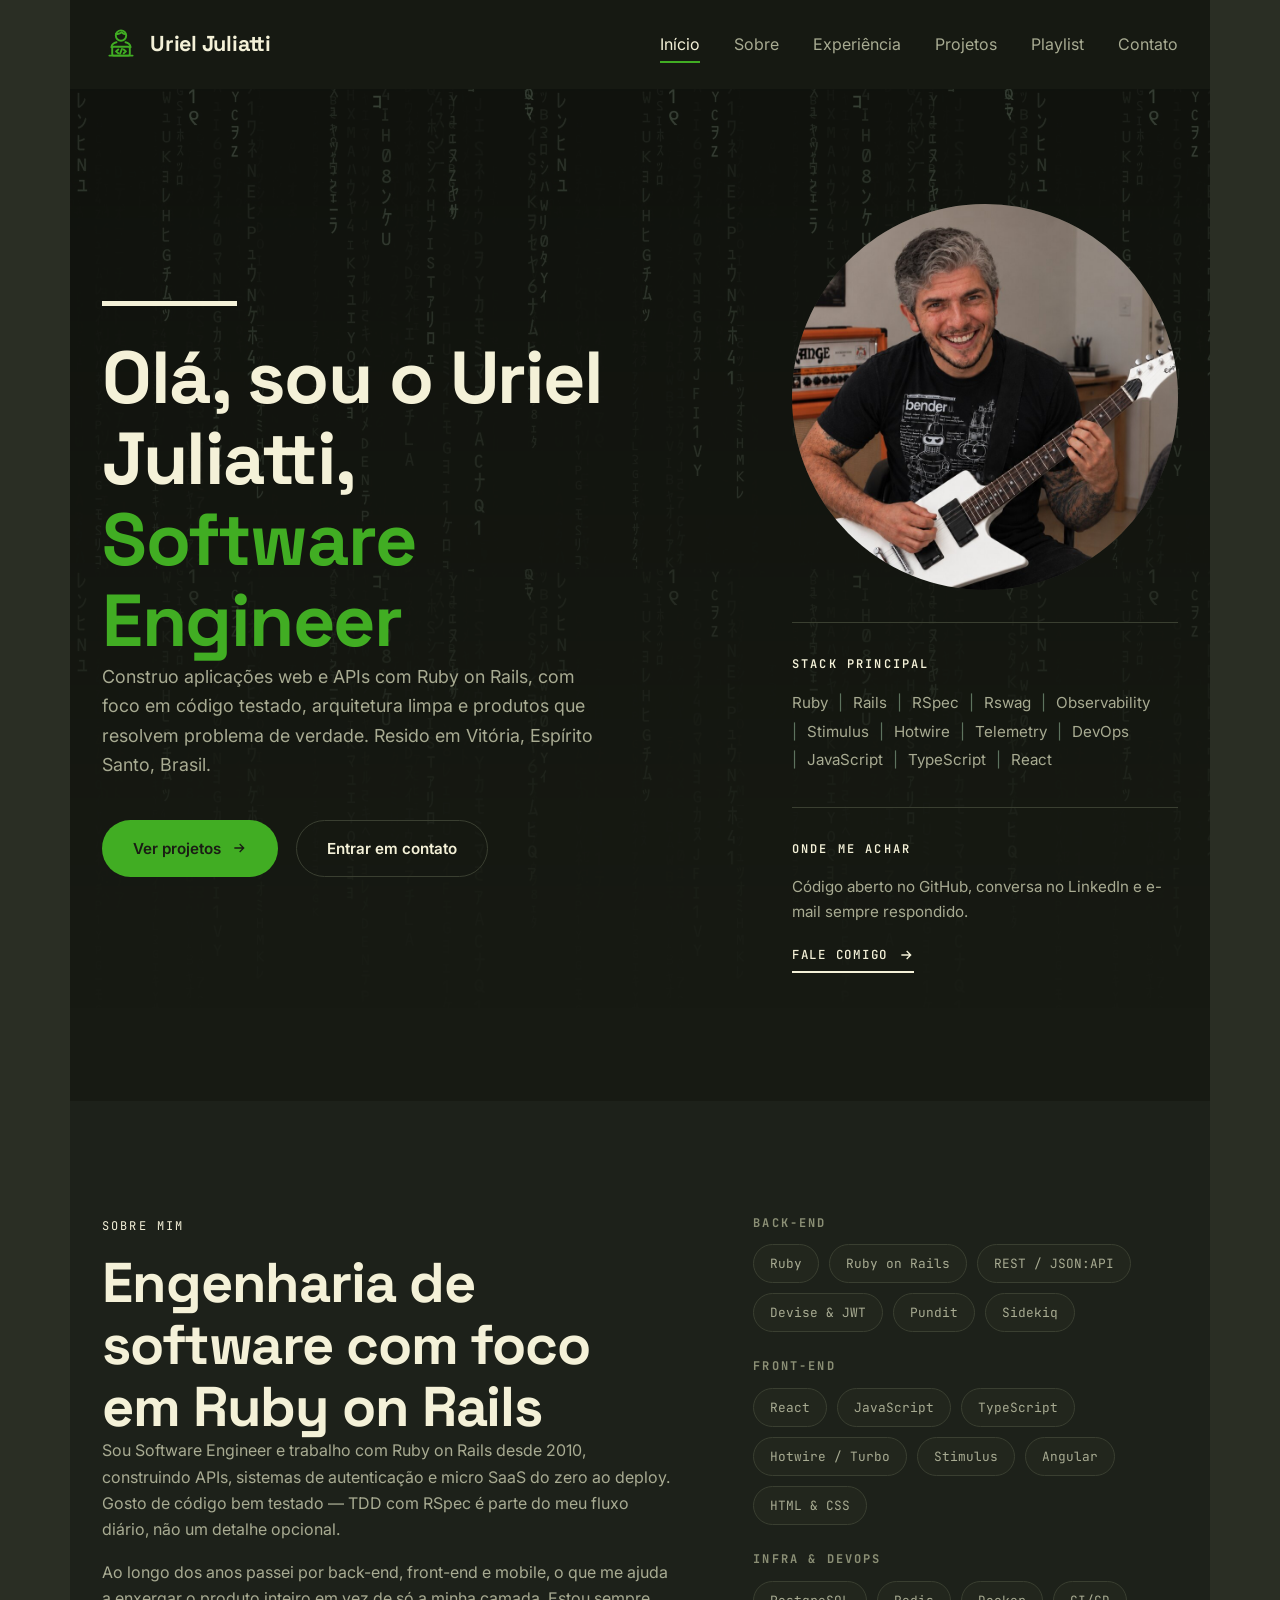
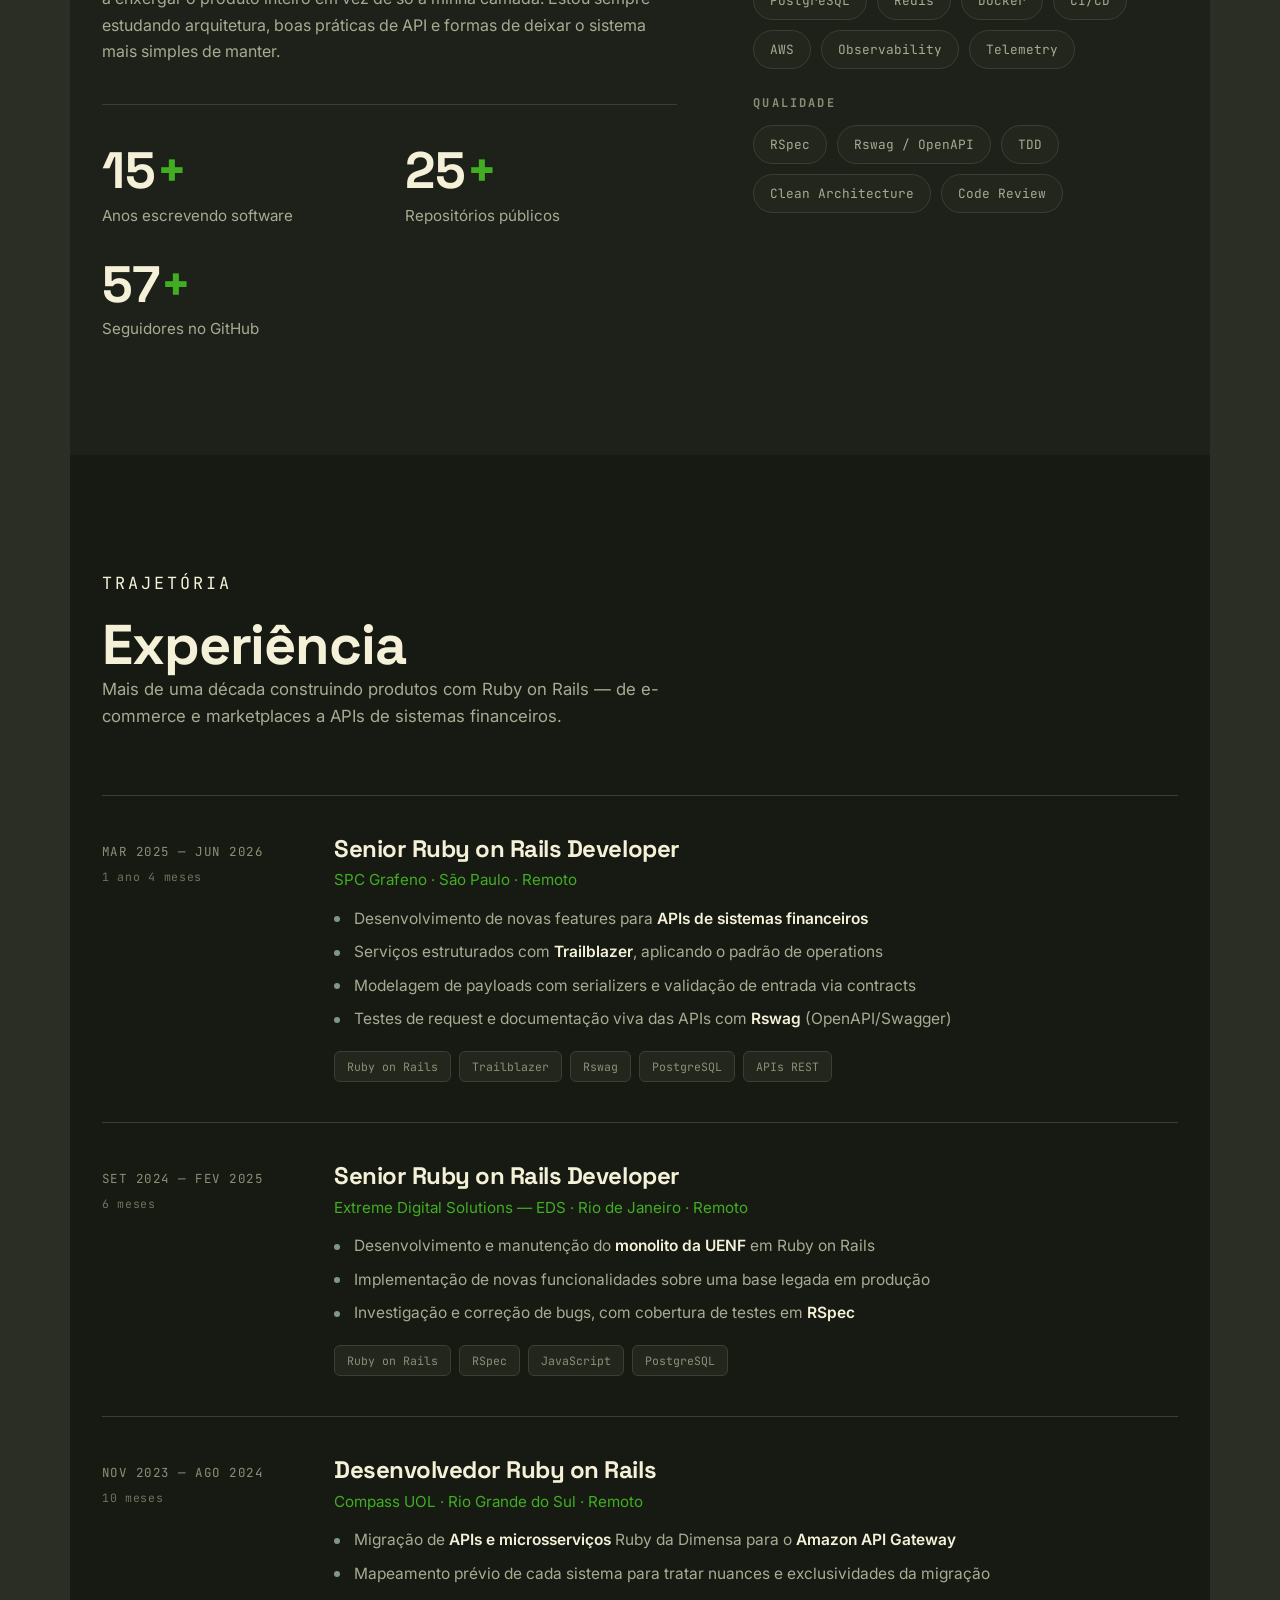
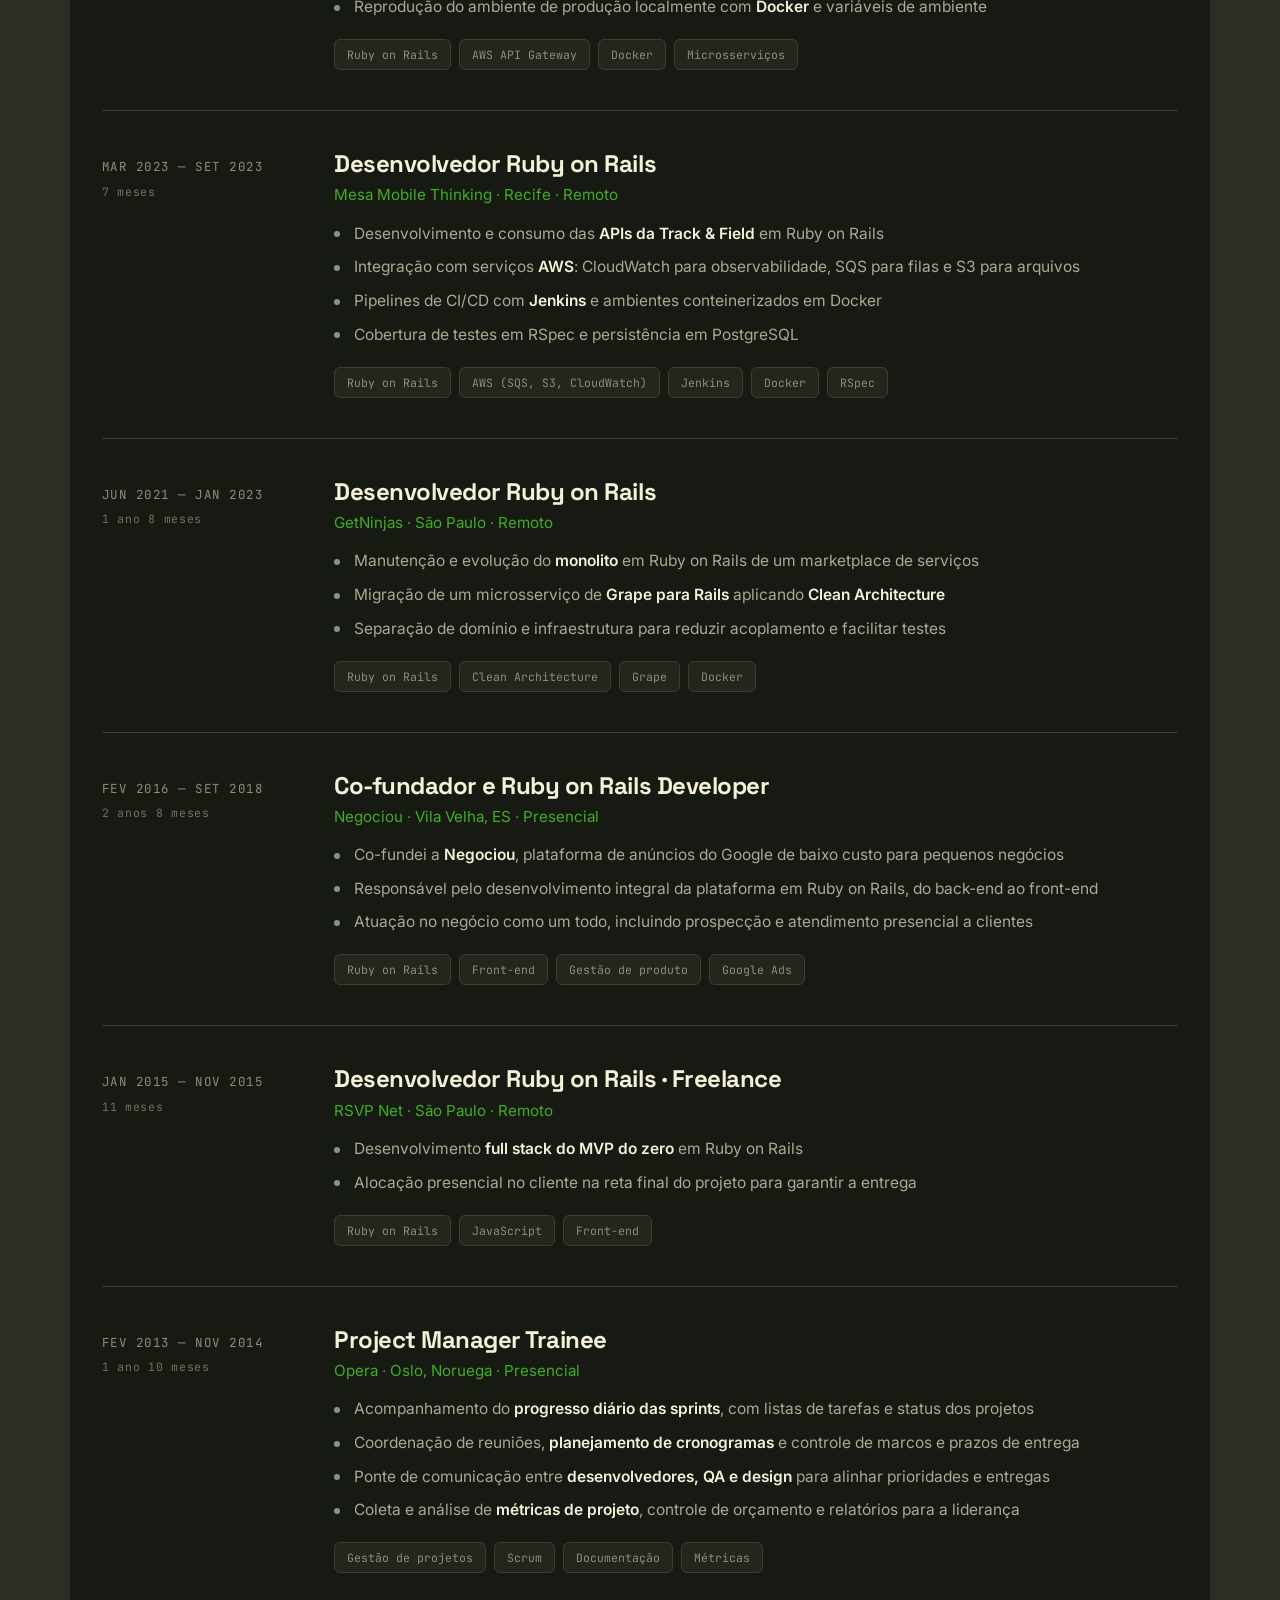
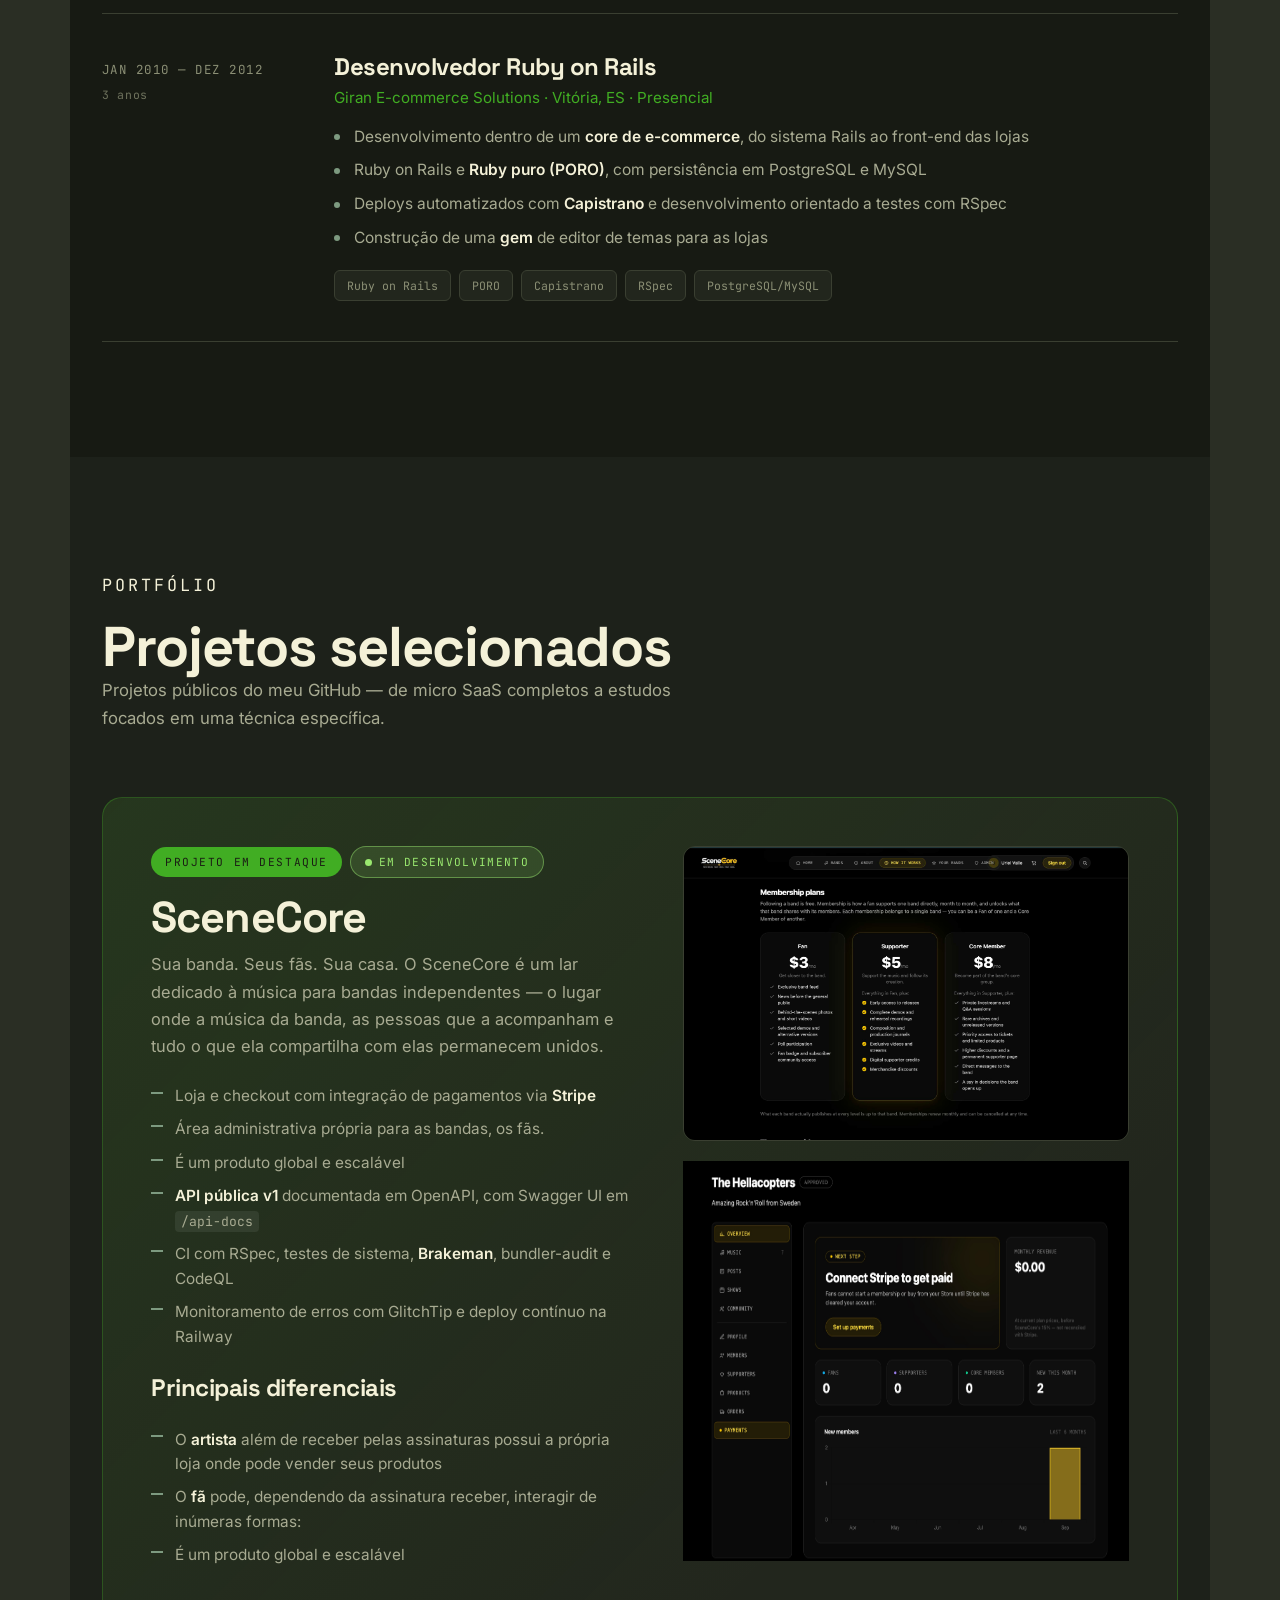
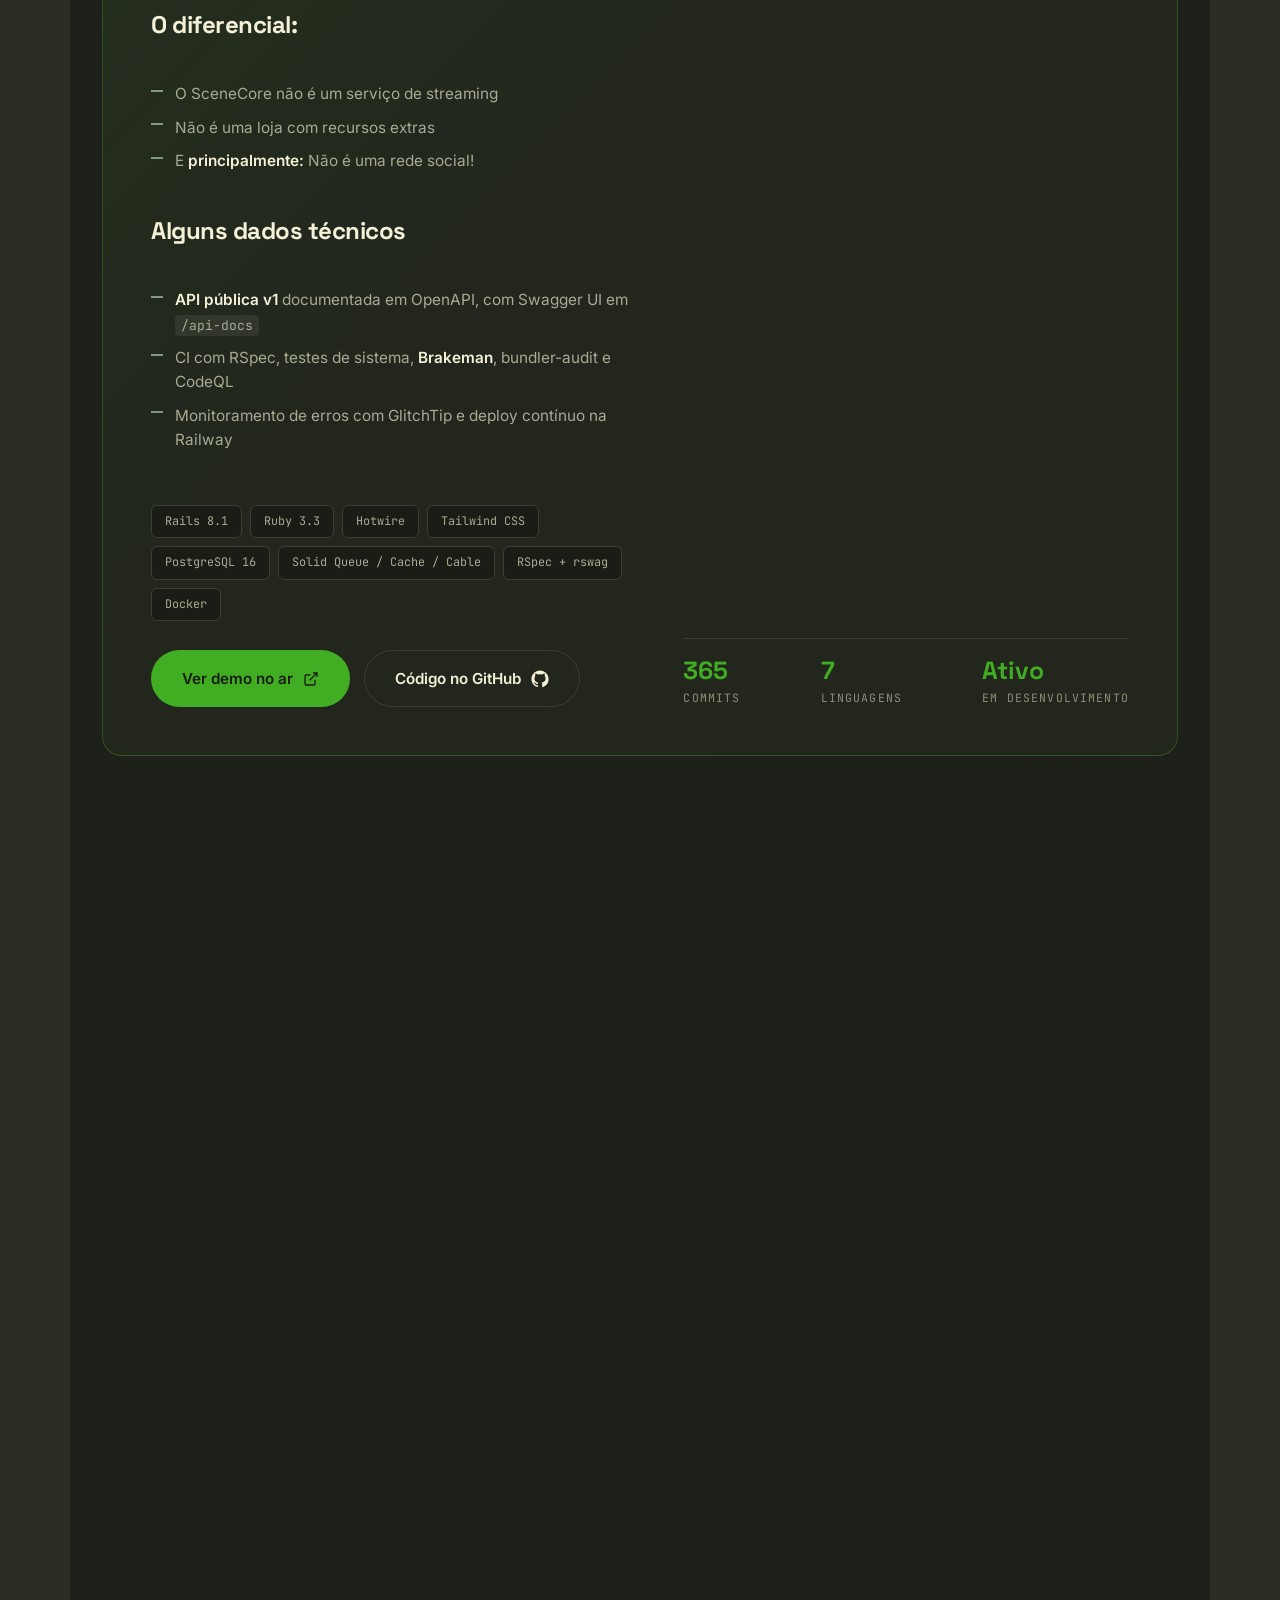
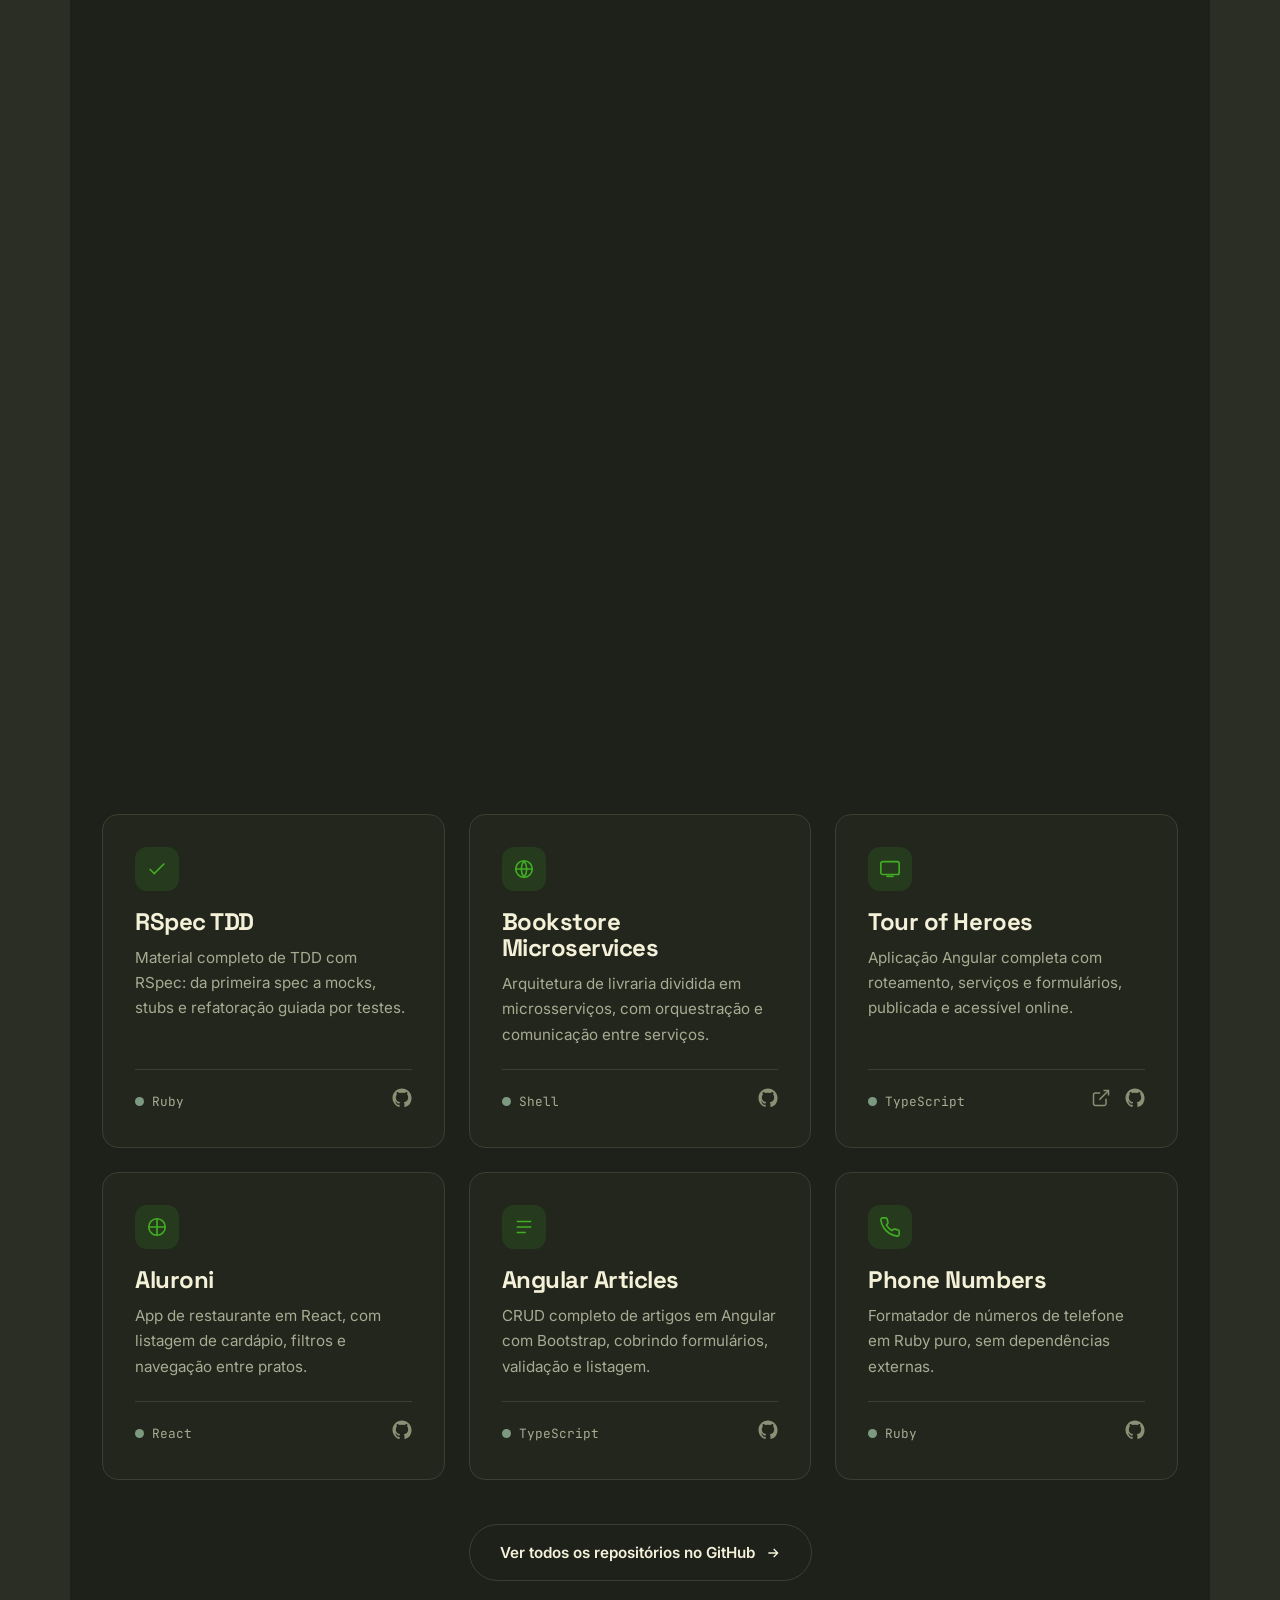
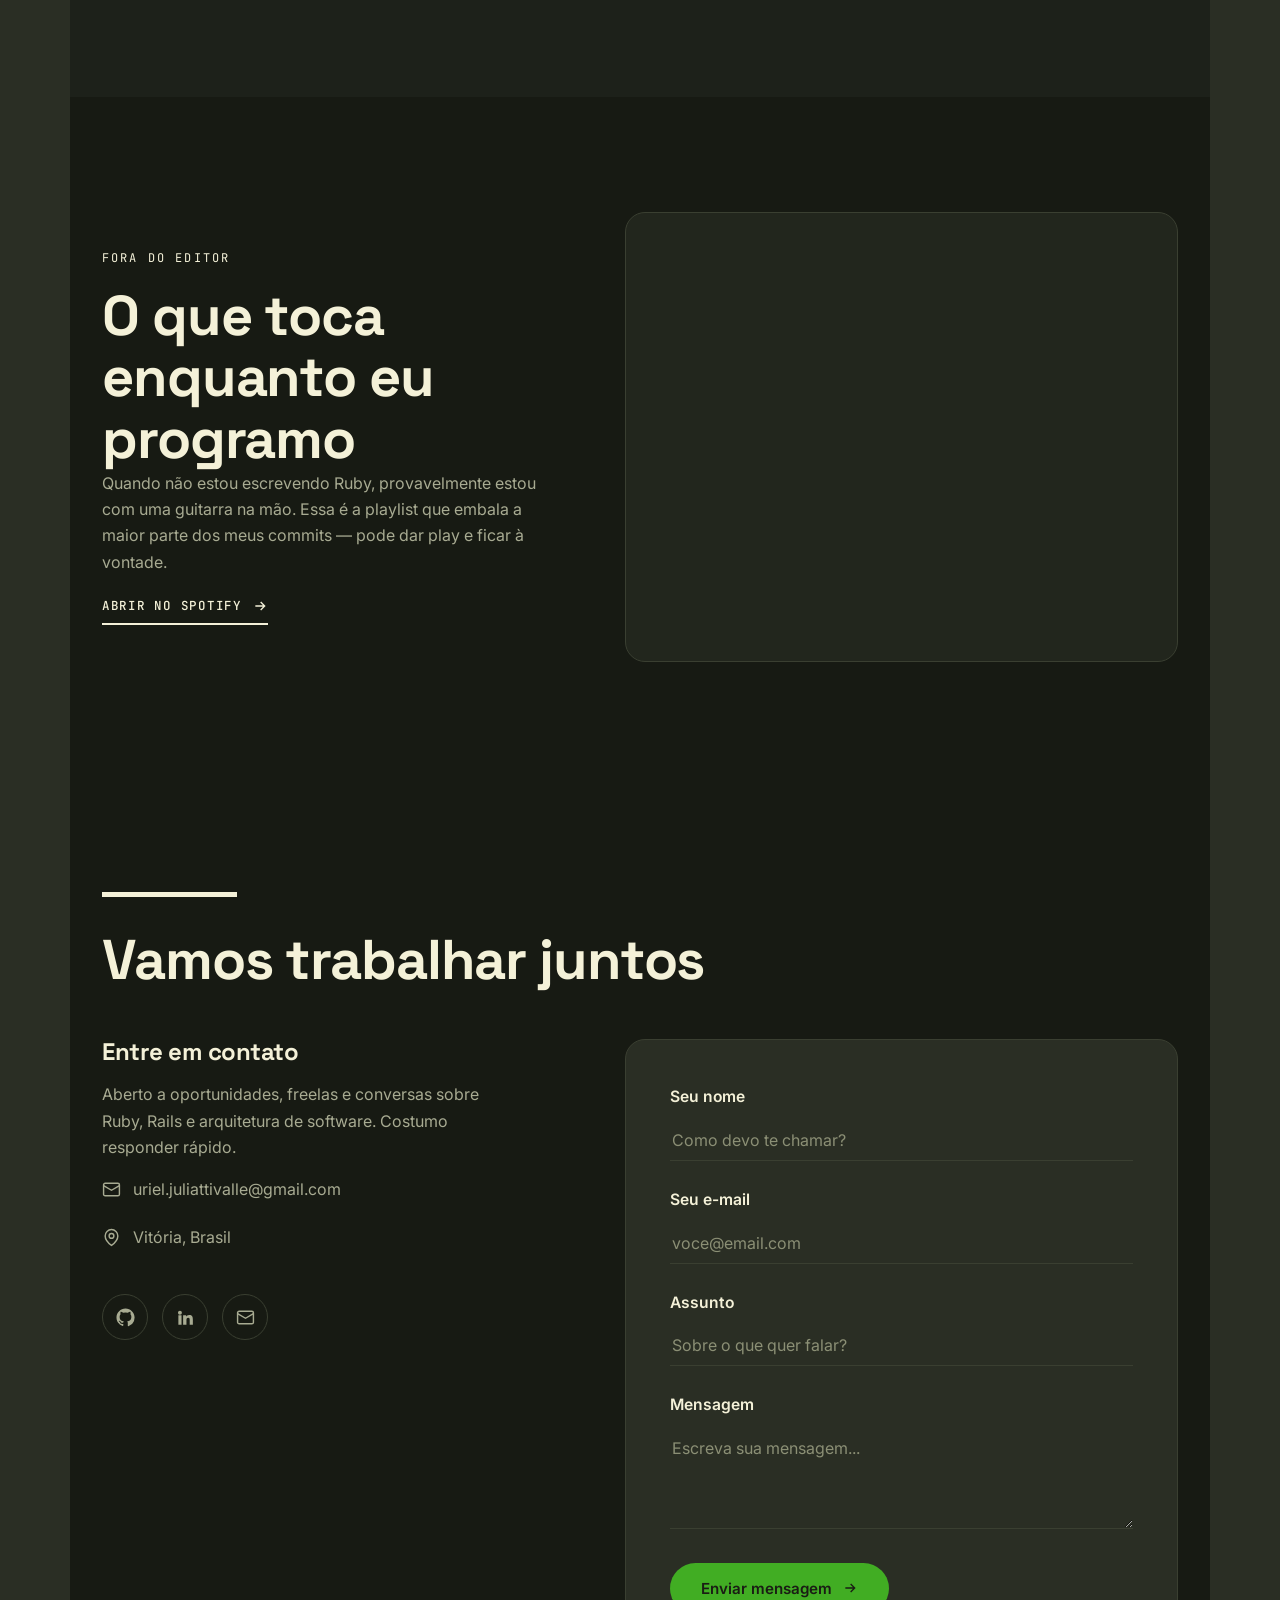
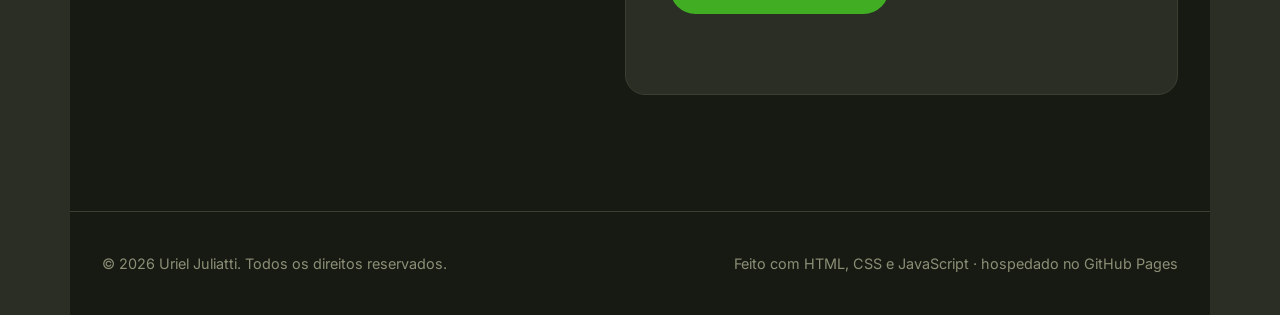
==== index.html @ 94e4f86a "Scenecore" ====
<!DOCTYPE html>
<html lang="pt-BR">
<head>
<meta charset="utf-8">
<meta name="viewport" content="width=device-width, initial-scale=1">
<title>Uriel Juliatti — Software Engineer</title>
<meta name="description" content="Uriel Juliatti — Software Engineer especializado em Ruby on Rails, APIs e produtos web. Portfólio, projetos e contato.">
<meta name="author" content="Uriel Juliatti">
<link rel="canonical" href="https://urieljuliatti85.github.io/">

<meta property="og:type" content="website">
<meta property="og:title" content="Uriel Juliatti — Software Engineer">
<meta property="og:description" content="Software Engineer especializado em Ruby on Rails, APIs e produtos web.">
<meta property="og:image" content="https://urieljuliatti85.github.io/assets/img/avatar.jpg">
<meta name="twitter:card" content="summary_large_image">
<meta name="theme-color" content="#171a13">

<link rel="icon" href="data:image/svg+xml,<svg xmlns='http://www.w3.org/2000/svg' viewBox='0 0 100 100'><text y='.9em' font-size='90'>&#128187;</text></svg>">

<link rel="preconnect" href="https://fonts.googleapis.com">
<link rel="preconnect" href="https://fonts.gstatic.com" crossorigin>
<link href="https://fonts.googleapis.com/css2?family=Space+Grotesk:wght@500;700&family=Inter:wght@400;500;600&family=JetBrains+Mono:wght@400;500&display=swap" rel="stylesheet">
<link rel="stylesheet" href="assets/css/style.css">
</head>
<body>

<div class="shell">

  <header class="site-header" id="header">
    <div class="wrap site-header__inner">
      <a class="brand" href="#top">
        <span class="brand__mark" aria-hidden="true">
          <svg viewBox="0 0 44 40" fill="none" stroke="currentColor" stroke-width="2.4"
               stroke-linecap="round" stroke-linejoin="round">
            <!-- cabeça -->
            <circle cx="22" cy="9.5" r="6.5"/>
            <path d="M15.8 7.2c2.2.5 5.4-.2 7-2 1.1 1.5 2.3 2.2 3.5 2.2"/>
            <!-- ombros -->
            <path d="M10 24c.6-3.4 3-5.6 6.4-6.2M34 24c-.6-3.4-3-5.6-6.4-6.2"/>
            <!-- laptop -->
            <rect x="11" y="23.5" width="22" height="11" rx="1.8"/>
            <path d="M7.5 34.5h29"/>
            <!-- código na tela -->
            <path d="M18.6 26.8l-2.8 2.4 2.8 2.4"/>
            <path d="M25.4 26.8l2.8 2.4-2.8 2.4"/>
            <path d="M23.2 26.2l-2.4 6"/>
          </svg>
        </span>
        Uriel Juliatti
      </a>

      <nav class="nav" id="nav">
        <a href="#top">Início</a>
        <a href="#sobre">Sobre</a>
        <a href="#experiencia">Experiência</a>
        <a href="#projetos">Projetos</a>
        <a href="#playlist">Playlist</a>
        <a href="#contato">Contato</a>
      </nav>

      <button class="nav-toggle" id="navToggle" aria-label="Abrir menu" aria-expanded="false" aria-controls="nav">
        <span></span><span></span><span></span>
      </button>
    </div>
  </header>

  <!-- ============================== HERO ============================== -->
  <main id="top">
    <section class="hero">
      <div class="wrap hero__grid">
        <div>
          <hr class="rule">
          <h1>Olá, sou o Uriel Juliatti,<br><span class="accent">Software Engineer</span></h1>
          <p class="hero__lead">
            Construo aplicações web e APIs com Ruby on Rails, com foco em código
            testado, arquitetura limpa e produtos que resolvem problema de verdade.
            Resido em Vitória, Espírito Santo, Brasil.
          </p>
          <div class="hero__actions">
            <a class="btn btn--primary" href="#projetos">
              Ver projetos
              <svg width="16" height="16" viewBox="0 0 24 24" fill="none" stroke="currentColor" stroke-width="2" aria-hidden="true"><path d="M5 12h14M13 6l6 6-6 6"/></svg>
            </a>
            <a class="btn btn--ghost" href="#contato">Entrar em contato</a>
          </div>
        </div>

        <aside class="hero__aside">
          <div class="avatar">
            <img src="assets/img/avatar.jpg"
                 alt="Uriel Juliatti sorrindo enquanto toca guitarra" width="900" height="900">
          </div>
          <div>
            <p class="aside-label">Stack principal</p>
            <ul class="stack-list">
              <li>Ruby</li>
              <li>Rails</li>
              <li>RSpec</li>
              <li>Rswag</li>
              <li>Observability</li>
              <li>Stimulus</li>
              <li>Hotwire</li>
              <li>Telemetry</li>
              <li>DevOps</li>
              <li>JavaScript</li>
              <li>TypeScript</li>
              <li>React</li>
            </ul>
          </div>
          <div>
            <p class="aside-label">Onde me achar</p>
            <p>Código aberto no GitHub, conversa no LinkedIn e e-mail sempre respondido.</p>
            <a class="link-arrow" href="#contato">
              Fale comigo
              <svg width="16" height="16" viewBox="0 0 24 24" fill="none" stroke="currentColor" stroke-width="2" aria-hidden="true"><path d="M5 12h14M13 6l6 6-6 6"/></svg>
            </a>
          </div>
        </aside>
      </div>
    </section>

    <!-- ============================= SOBRE ============================ -->
    <section class="section section--alt" id="sobre">
      <div class="wrap">
        <div class="about__grid">
          <div class="reveal">
            <p class="eyebrow">Sobre mim</p>
            <h2>Engenharia de software com foco em Ruby on Rails</h2>
            <p>
              Sou Software Engineer e trabalho com Ruby on Rails desde 2010,
              construindo APIs, sistemas de autenticação e micro SaaS do zero ao
              deploy. Gosto de código bem testado — TDD com RSpec é parte do meu
              fluxo diário, não um detalhe opcional.
            </p>
            <p>
              Ao longo dos anos passei por back-end, front-end e mobile, o que me
              ajuda a enxergar o produto inteiro em vez de só a minha camada.
              Estou sempre estudando arquitetura, boas práticas de API e formas
              de deixar o sistema mais simples de manter.
            </p>

            <div class="stats">
              <div class="stat">
                <div class="stat__value">15<span>+</span></div>
                <p class="stat__label">Anos escrevendo software</p>
              </div>
              <div class="stat">
                <div class="stat__value" id="statRepos">25<span>+</span></div>
                <p class="stat__label">Repositórios públicos</p>
              </div>
              <div class="stat">
                <div class="stat__value" id="statFollowers">57<span>+</span></div>
                <p class="stat__label">Seguidores no GitHub</p>
              </div>
            </div>
          </div>

          <div class="skills reveal">
            <div class="skill-group">
              <h3>Back-end</h3>
              <div class="chips">
                <span class="chip">Ruby</span>
                <span class="chip">Ruby on Rails</span>
                <span class="chip">REST / JSON:API</span>
                <span class="chip">Devise &amp; JWT</span>
                <span class="chip">Pundit</span>
                <span class="chip">Sidekiq</span>
              </div>
            </div>
            <div class="skill-group">
              <h3>Front-end</h3>
              <div class="chips">
                <span class="chip">React</span>
                <span class="chip">JavaScript</span>
                <span class="chip">TypeScript</span>
                <span class="chip">Hotwire / Turbo</span>
                <span class="chip">Stimulus</span>
                <span class="chip">Angular</span>
                <span class="chip">HTML &amp; CSS</span>
              </div>
            </div>
            <div class="skill-group">
              <h3>Infra &amp; DevOps</h3>
              <div class="chips">
                <span class="chip">PostgreSQL</span>
                <span class="chip">Redis</span>
                <span class="chip">Docker</span>
                <span class="chip">CI/CD</span>
                <span class="chip">AWS</span>
                <span class="chip">Observability</span>
                <span class="chip">Telemetry</span>
              </div>
            </div>
            <div class="skill-group">
              <h3>Qualidade</h3>
              <div class="chips">
                <span class="chip">RSpec</span>
                <span class="chip">Rswag / OpenAPI</span>
                <span class="chip">TDD</span>
                <span class="chip">Clean Architecture</span>
                <span class="chip">Code Review</span>
              </div>
            </div>
          </div>
        </div>
      </div>
    </section>

    <!-- =========================== EXPERIÊNCIA ======================== -->
    <section class="section" id="experiencia">
      <div class="wrap">
        <div class="section__head reveal">
          <p class="eyebrow">Trajetória</p>
          <h2>Experiência</h2>
          <p>Mais de uma década construindo produtos com Ruby on Rails — de e-commerce e marketplaces a APIs de sistemas financeiros.</p>
        </div>

        <div class="timeline">
          <article class="timeline__item reveal">
            <div class="timeline__period">
              mar 2025 — jun 2026
              <span class="timeline__duration">1 ano 4 meses</span>
            </div>
            <div>
              <h3 class="timeline__role">Senior Ruby on Rails Developer</h3>
              <span class="timeline__org">SPC Grafeno · São Paulo · Remoto</span>
              <ul class="timeline__points">
                <li>Desenvolvimento de novas features para <strong>APIs de sistemas financeiros</strong></li>
                <li>Serviços estruturados com <strong>Trailblazer</strong>, aplicando o padrão de operations</li>
                <li>Modelagem de payloads com serializers e validação de entrada via contracts</li>
                <li>Testes de request e documentação viva das APIs com <strong>Rswag</strong> (OpenAPI/Swagger)</li>
              </ul>
              <div class="timeline__stack">
                <span class="tag">Ruby on Rails</span>
                <span class="tag">Trailblazer</span>
                <span class="tag">Rswag</span>
                <span class="tag">PostgreSQL</span>
                <span class="tag">APIs REST</span>
              </div>
            </div>
          </article>

          <article class="timeline__item reveal">
            <div class="timeline__period">
              set 2024 — fev 2025
              <span class="timeline__duration">6 meses</span>
            </div>
            <div>
              <h3 class="timeline__role">Senior Ruby on Rails Developer</h3>
              <span class="timeline__org">Extreme Digital Solutions — EDS · Rio de Janeiro · Remoto</span>
              <ul class="timeline__points">
                <li>Desenvolvimento e manutenção do <strong>monolito da UENF</strong> em Ruby on Rails</li>
                <li>Implementação de novas funcionalidades sobre uma base legada em produção</li>
                <li>Investigação e correção de bugs, com cobertura de testes em <strong>RSpec</strong></li>
              </ul>
              <div class="timeline__stack">
                <span class="tag">Ruby on Rails</span>
                <span class="tag">RSpec</span>
                <span class="tag">JavaScript</span>
                <span class="tag">PostgreSQL</span>
              </div>
            </div>
          </article>

          <article class="timeline__item reveal">
            <div class="timeline__period">
              nov 2023 — ago 2024
              <span class="timeline__duration">10 meses</span>
            </div>
            <div>
              <h3 class="timeline__role">Desenvolvedor Ruby on Rails</h3>
              <span class="timeline__org">Compass UOL · Rio Grande do Sul · Remoto</span>
              <ul class="timeline__points">
                <li>Migração de <strong>APIs e microsserviços</strong> Ruby da Dimensa para o <strong>Amazon API Gateway</strong></li>
                <li>Mapeamento prévio de cada sistema para tratar nuances e exclusividades da migração</li>
                <li>Reprodução do ambiente de produção localmente com <strong>Docker</strong> e variáveis de ambiente</li>
              </ul>
              <div class="timeline__stack">
                <span class="tag">Ruby on Rails</span>
                <span class="tag">AWS API Gateway</span>
                <span class="tag">Docker</span>
                <span class="tag">Microsserviços</span>
              </div>
            </div>
          </article>

          <article class="timeline__item reveal">
            <div class="timeline__period">
              mar 2023 — set 2023
              <span class="timeline__duration">7 meses</span>
            </div>
            <div>
              <h3 class="timeline__role">Desenvolvedor Ruby on Rails</h3>
              <span class="timeline__org">Mesa Mobile Thinking · Recife · Remoto</span>
              <ul class="timeline__points">
                <li>Desenvolvimento e consumo das <strong>APIs da Track &amp; Field</strong> em Ruby on Rails</li>
                <li>Integração com serviços <strong>AWS</strong>: CloudWatch para observabilidade, SQS para filas e S3 para arquivos</li>
                <li>Pipelines de CI/CD com <strong>Jenkins</strong> e ambientes conteinerizados em Docker</li>
                <li>Cobertura de testes em RSpec e persistência em PostgreSQL</li>
              </ul>
              <div class="timeline__stack">
                <span class="tag">Ruby on Rails</span>
                <span class="tag">AWS (SQS, S3, CloudWatch)</span>
                <span class="tag">Jenkins</span>
                <span class="tag">Docker</span>
                <span class="tag">RSpec</span>
              </div>
            </div>
          </article>

          <article class="timeline__item reveal">
            <div class="timeline__period">
              jun 2021 — jan 2023
              <span class="timeline__duration">1 ano 8 meses</span>
            </div>
            <div>
              <h3 class="timeline__role">Desenvolvedor Ruby on Rails</h3>
              <span class="timeline__org">GetNinjas · São Paulo · Remoto</span>
              <ul class="timeline__points">
                <li>Manutenção e evolução do <strong>monolito</strong> em Ruby on Rails de um marketplace de serviços</li>
                <li>Migração de um microsserviço de <strong>Grape para Rails</strong> aplicando <strong>Clean Architecture</strong></li>
                <li>Separação de domínio e infraestrutura para reduzir acoplamento e facilitar testes</li>
              </ul>
              <div class="timeline__stack">
                <span class="tag">Ruby on Rails</span>
                <span class="tag">Clean Architecture</span>
                <span class="tag">Grape</span>
                <span class="tag">Docker</span>
              </div>
            </div>
          </article>

          <article class="timeline__item reveal">
            <div class="timeline__period">
              fev 2016 — set 2018
              <span class="timeline__duration">2 anos 8 meses</span>
            </div>
            <div>
              <h3 class="timeline__role">Co-fundador e Ruby on Rails Developer</h3>
              <span class="timeline__org">Negociou · Vila Velha, ES · Presencial</span>
              <ul class="timeline__points">
                <li>Co-fundei a <strong>Negociou</strong>, plataforma de anúncios do Google de baixo custo para pequenos negócios</li>
                <li>Responsável pelo desenvolvimento integral da plataforma em Ruby on Rails, do back-end ao front-end</li>
                <li>Atuação no negócio como um todo, incluindo prospecção e atendimento presencial a clientes</li>
              </ul>
              <div class="timeline__stack">
                <span class="tag">Ruby on Rails</span>
                <span class="tag">Front-end</span>
                <span class="tag">Gestão de produto</span>
                <span class="tag">Google Ads</span>
              </div>
            </div>
          </article>

          <article class="timeline__item reveal">
            <div class="timeline__period">
              jan 2015 — nov 2015
              <span class="timeline__duration">11 meses</span>
            </div>
            <div>
              <h3 class="timeline__role">Desenvolvedor Ruby on Rails · Freelance</h3>
              <span class="timeline__org">RSVP Net · São Paulo · Remoto</span>
              <ul class="timeline__points">
                <li>Desenvolvimento <strong>full stack do MVP do zero</strong> em Ruby on Rails</li>
                <li>Alocação presencial no cliente na reta final do projeto para garantir a entrega</li>
              </ul>
              <div class="timeline__stack">
                <span class="tag">Ruby on Rails</span>
                <span class="tag">JavaScript</span>
                <span class="tag">Front-end</span>
              </div>
            </div>
          </article>

          <article class="timeline__item reveal">
            <div class="timeline__period">
              fev 2013 — nov 2014
              <span class="timeline__duration">1 ano 10 meses</span>
            </div>
            <div>
              <h3 class="timeline__role">Project Manager Trainee</h3>
              <span class="timeline__org">Opera · Oslo, Noruega · Presencial</span>
              <ul class="timeline__points">
                <li>Acompanhamento do <strong>progresso diário das sprints</strong>, com listas de tarefas e status dos projetos</li>
                <li>Coordenação de reuniões, <strong>planejamento de cronogramas</strong> e controle de marcos e prazos de entrega</li>
                <li>Ponte de comunicação entre <strong>desenvolvedores, QA e design</strong> para alinhar prioridades e entregas</li>
                <li>Coleta e análise de <strong>métricas de projeto</strong>, controle de orçamento e relatórios para a liderança</li>
              </ul>
              <div class="timeline__stack">
                <span class="tag">Gestão de projetos</span>
                <span class="tag">Scrum</span>
                <span class="tag">Documentação</span>
                <span class="tag">Métricas</span>
              </div>
            </div>
          </article>

          <article class="timeline__item reveal">
            <div class="timeline__period">
              jan 2010 — dez 2012
              <span class="timeline__duration">3 anos</span>
            </div>
            <div>
              <h3 class="timeline__role">Desenvolvedor Ruby on Rails</h3>
              <span class="timeline__org">Giran E-commerce Solutions · Vitória, ES · Presencial</span>
              <ul class="timeline__points">
                <li>Desenvolvimento dentro de um <strong>core de e-commerce</strong>, do sistema Rails ao front-end das lojas</li>
                <li>Ruby on Rails e <strong>Ruby puro (PORO)</strong>, com persistência em PostgreSQL e MySQL</li>
                <li>Deploys automatizados com <strong>Capistrano</strong> e desenvolvimento orientado a testes com RSpec</li>
                <li>Construção de uma <strong>gem</strong> de editor de temas para as lojas</li>
              </ul>
              <div class="timeline__stack">
                <span class="tag">Ruby on Rails</span>
                <span class="tag">PORO</span>
                <span class="tag">Capistrano</span>
                <span class="tag">RSpec</span>
                <span class="tag">PostgreSQL/MySQL</span>
              </div>
            </div>
          </article>
        </div>
      </div>
    </section>

    <!-- ============================ PROJETOS ========================== -->
    <section class="section section--alt" id="projetos">
      <div class="wrap">
        <div class="section__head reveal">
          <p class="eyebrow">Portfólio</p>
          <h2>Projetos selecionados</h2>
          <p>Projetos públicos do meu GitHub — de micro SaaS completos a estudos focados em uma técnica específica.</p>
        </div>

        <article class="featured reveal">
          <div class="featured__body">
            <div class="featured__badges">
              <span class="featured__badge">Projeto em destaque</span>
              <span class="featured__status">Em desenvolvimento</span>
            </div>
            <h3 class="featured__title">SceneCore</h3>
            <p class="featured__lead">
             Sua banda. Seus fãs. Sua casa. 
              O SceneCore é um lar dedicado à música para bandas independentes — o lugar onde a música da banda, as pessoas que a acompanham e tudo o que ela compartilha com elas permanecem unidos.

            </p>

            <ul class="featured__points">
              <li>Loja e checkout com integração de pagamentos via <strong>Stripe</strong></li>
              <li>Área administrativa própria para as bandas, os fãs.</li>
              <li>É um produto global e escalável</li>
              <li><strong>API pública v1</strong> documentada em OpenAPI, com Swagger UI em <code>/api-docs</code></li>
              <li>CI com RSpec, testes de sistema, <strong>Brakeman</strong>, bundler-audit e CodeQL</li>
              <li>Monitoramento de erros com GlitchTip e deploy contínuo na Railway</li>
            </ul>
            <h3> Principais diferenciais</h3> <br />
             <ul class="featured__points">
              <li>O <strong>artista</strong> além de receber pelas assinaturas possui a própria loja onde pode vender seus produtos</li>
              <li>O <strong>fã</strong> pode, dependendo da assinatura receber, interagir de inúmeras formas:</li>
              <li>É um produto global e escalável</li>
              
              <br />
              <h3>O diferencial:</h3> <br />
              <li>O SceneCore não é um serviço de streaming</li>
              <li>Não é uma loja com recursos extras</li>
              <li>E <strong>principalmente:</strong> Não é uma rede social! </li>

              <br />
              <h3>Alguns dados técnicos</h3> <br />
              <li><strong>API pública v1</strong> documentada em OpenAPI, com Swagger UI em <code>/api-docs</code></li>
              <li>CI com RSpec, testes de sistema, <strong>Brakeman</strong>, bundler-audit e CodeQL</li>
              <li>Monitoramento de erros com GlitchTip e deploy contínuo na Railway</li>
            </ul>
             <br />
            


            <div class="featured__stack">
              <span class="tag">Rails 8.1</span>
              <span class="tag">Ruby 3.3</span>
              <span class="tag">Hotwire</span>
              <span class="tag">Tailwind CSS</span>
              <span class="tag">PostgreSQL 16</span>
              <span class="tag">Solid Queue / Cache / Cable</span>
              <span class="tag">RSpec + rswag</span>
              <span class="tag">Docker</span>
            </div>

            <div class="featured__actions">
              <a class="btn btn--primary" href="https://web-production-4c75.up.railway.app/how-it-works" target="_blank" rel="noopener">
                Ver demo no ar
                <svg width="16" height="16" viewBox="0 0 24 24" fill="none" stroke="currentColor" stroke-width="2" aria-hidden="true"><path d="M18 13v6a2 2 0 0 1-2 2H5a2 2 0 0 1-2-2V8a2 2 0 0 1 2-2h6"/><path d="M15 3h6v6M10 14L21 3"/></svg>
              </a>
              <a class="btn btn--ghost" href="https://github.com/urieljuliatti85/scenecore" target="_blank" rel="noopener">
                Código no GitHub
                <svg width="18" height="18" viewBox="0 0 24 24" fill="currentColor" aria-hidden="true"><path d="M12 .5C5.7.5.6 5.6.6 11.9c0 5 3.3 9.3 7.8 10.8.6.1.8-.2.8-.6v-2c-3.2.7-3.9-1.5-3.9-1.5-.5-1.3-1.3-1.7-1.3-1.7-1-.7.1-.7.1-.7 1.1.1 1.7 1.2 1.7 1.2 1 1.7 2.7 1.2 3.4.9.1-.7.4-1.2.7-1.5-2.6-.3-5.3-1.3-5.3-5.8 0-1.3.5-2.3 1.2-3.1-.1-.3-.5-1.5.1-3.1 0 0 1-.3 3.2 1.2a11 11 0 0 1 5.8 0c2.2-1.5 3.2-1.2 3.2-1.2.6 1.6.2 2.8.1 3.1.8.8 1.2 1.8 1.2 3.1 0 4.5-2.7 5.5-5.3 5.8.4.4.8 1.1.8 2.2v3.3c0 .4.2.7.8.6a11.4 11.4 0 0 0 7.8-10.8C23.4 5.6 18.3.5 12 .5z"/></svg>
              </a>
            </div>
          </div>

          <aside class="featured__side">
            <button class="featured__shot" type="button"
                    data-lightbox="assets/img/scenecore.jpg"
                    aria-label="Ampliar a imagem da home do SceneCore">
              <img src="assets/img/scenecore.jpg"
                   alt="Home do SceneCore, com o destaque &quot;Planos para cada ocasião de se aproximar da banda&quot;"
                   width="1400" height="740" loading="lazy">
              <span class="featured__zoom" aria-hidden="true">
                <svg width="18" height="18" viewBox="0 0 24 24" fill="none" stroke="currentColor" stroke-width="2" stroke-linecap="round"><circle cx="11" cy="11" r="7"/><path d="M20 20l-3.5-3.5M11 8v6M8 11h6"/></svg>
              </span>
            </button>

              <img src="assets/img/scenecore_2.jpg"
                   alt="Home do SceneCore, com o destaque &quot;Planos para cada ocasião de se aproximar da banda&quot;"
                   width="1400" height="400" loading="lazy">

            <div class="featured__meta">
              <div class="featured__stat">
                <span class="featured__stat-value">365</span>
                <span class="featured__stat-label">commits</span>
              </div>
              <div class="featured__stat">
                <span class="featured__stat-value">7</span>
                <span class="featured__stat-label">linguagens</span>
              </div>
              <div class="featured__stat">
                <span class="featured__stat-value">Ativo</span>
                <span class="featured__stat-label">em desenvolvimento</span>
              </div>
            </div>
          </aside>
        </article>
        <article class="featured reveal">
          <div class="featured__body">
            <div class="featured__badges">
              <span class="featured__badge">Projeto em destaque</span>
              <span class="featured__status">Em desenvolvimento</span>
            </div>
            <h3 class="featured__title">EloShop</h3>
            <p class="featured__lead">
              E-commerce e marketplace dedicado a quem fabrica artesanato e
              produtos feitos à mão. Projeto em desenvolvimento ativo,
              construído com a stack mais recente do Rails.
            </p>

            <ul class="featured__points">
              <li>Loja e checkout com integração de pagamentos via <strong>Mercado Pago</strong></li>
              <li>Área administrativa própria para ateliês, catálogo e pedidos</li>
              <li><strong>API pública v1</strong> documentada em OpenAPI, com Swagger UI em <code>/api-docs</code></li>
              <li>CI com RSpec, testes de sistema, <strong>Brakeman</strong>, bundler-audit e CodeQL</li>
              <li>Monitoramento de erros com GlitchTip e deploy contínuo na Railway</li>
            </ul>

            <div class="featured__stack">
              <span class="tag">Rails 8.1</span>
              <span class="tag">Ruby 3.3</span>
              <span class="tag">Hotwire</span>
              <span class="tag">Tailwind CSS</span>
              <span class="tag">PostgreSQL 16</span>
              <span class="tag">Solid Queue / Cache / Cable</span>
              <span class="tag">RSpec + rswag</span>
              <span class="tag">Docker</span>
            </div>

            <div class="featured__actions">
              <a class="btn btn--primary" href="https://eloshop-web-production.up.railway.app/" target="_blank" rel="noopener">
                Ver demo no ar
                <svg width="16" height="16" viewBox="0 0 24 24" fill="none" stroke="currentColor" stroke-width="2" aria-hidden="true"><path d="M18 13v6a2 2 0 0 1-2 2H5a2 2 0 0 1-2-2V8a2 2 0 0 1 2-2h6"/><path d="M15 3h6v6M10 14L21 3"/></svg>
              </a>
              <a class="btn btn--ghost" href="https://github.com/urieljuliatti85/eloshop" target="_blank" rel="noopener">
                Código no GitHub
                <svg width="18" height="18" viewBox="0 0 24 24" fill="currentColor" aria-hidden="true"><path d="M12 .5C5.7.5.6 5.6.6 11.9c0 5 3.3 9.3 7.8 10.8.6.1.8-.2.8-.6v-2c-3.2.7-3.9-1.5-3.9-1.5-.5-1.3-1.3-1.7-1.3-1.7-1-.7.1-.7.1-.7 1.1.1 1.7 1.2 1.7 1.2 1 1.7 2.7 1.2 3.4.9.1-.7.4-1.2.7-1.5-2.6-.3-5.3-1.3-5.3-5.8 0-1.3.5-2.3 1.2-3.1-.1-.3-.5-1.5.1-3.1 0 0 1-.3 3.2 1.2a11 11 0 0 1 5.8 0c2.2-1.5 3.2-1.2 3.2-1.2.6 1.6.2 2.8.1 3.1.8.8 1.2 1.8 1.2 3.1 0 4.5-2.7 5.5-5.3 5.8.4.4.8 1.1.8 2.2v3.3c0 .4.2.7.8.6a11.4 11.4 0 0 0 7.8-10.8C23.4 5.6 18.3.5 12 .5z"/></svg>
              </a>
            </div>
          </div>

          <aside class="featured__side">
            <button class="featured__shot" type="button"
                    data-lightbox="assets/img/eloshop.jpg"
                    aria-label="Ampliar a imagem da home do EloShop">
              <img src="assets/img/eloshop.jpg"
                   alt="Home do EloShop, com o destaque &quot;Peças com história, feitas à mão&quot;"
                   width="1400" height="740" loading="lazy">
              <span class="featured__zoom" aria-hidden="true">
                <svg width="18" height="18" viewBox="0 0 24 24" fill="none" stroke="currentColor" stroke-width="2" stroke-linecap="round"><circle cx="11" cy="11" r="7"/><path d="M20 20l-3.5-3.5M11 8v6M8 11h6"/></svg>
              </span>
            </button>

            <div class="featured__meta">
              <div class="featured__stat">
                <span class="featured__stat-value">242</span>
                <span class="featured__stat-label">commits</span>
              </div>
              <div class="featured__stat">
                <span class="featured__stat-value">7</span>
                <span class="featured__stat-label">linguagens</span>
              </div>
              <div class="featured__stat">
                <span class="featured__stat-value">Ativo</span>
                <span class="featured__stat-label">em desenvolvimento</span>
              </div>
            </div>
          </aside>
        </article>

        <div class="filters reveal" id="filters">
          <button class="filter is-active" data-filter="all">Todos</button>
          <button class="filter" data-filter="saas">Micro SaaS</button>
          <button class="filter" data-filter="api">APIs</button>
          <button class="filter" data-filter="front">Front-end</button>
          <button class="filter" data-filter="ruby">Ruby</button>
        </div>

        <div class="projects" id="projects">

          <article class="card reveal" data-tags="saas ruby">
            <div class="card__top">
              <div class="card__icon">
                <svg width="22" height="22" viewBox="0 0 24 24" fill="none" stroke="currentColor" stroke-width="1.8" aria-hidden="true"><path d="M3 7h18M3 12h18M3 17h18"/></svg>
              </div>
            </div>
            <h3>QuickMesa</h3>
            <p>Micro SaaS de reservas para restaurantes: gestão de mesas, horários e confirmação de reservas.</p>
            <div class="card__foot">
              <span class="card__lang">Ruby</span>
              <span class="card__links">
                <a href="https://github.com/urieljuliatti/quickmesa" target="_blank" rel="noopener" aria-label="QuickMesa no GitHub">
                  <svg width="20" height="20" viewBox="0 0 24 24" fill="currentColor" aria-hidden="true"><path d="M12 .5C5.7.5.6 5.6.6 11.9c0 5 3.3 9.3 7.8 10.8.6.1.8-.2.8-.6v-2c-3.2.7-3.9-1.5-3.9-1.5-.5-1.3-1.3-1.7-1.3-1.7-1-.7.1-.7.1-.7 1.1.1 1.7 1.2 1.7 1.2 1 1.7 2.7 1.2 3.4.9.1-.7.4-1.2.7-1.5-2.6-.3-5.3-1.3-5.3-5.8 0-1.3.5-2.3 1.2-3.1-.1-.3-.5-1.5.1-3.1 0 0 1-.3 3.2 1.2a11 11 0 0 1 5.8 0c2.2-1.5 3.2-1.2 3.2-1.2.6 1.6.2 2.8.1 3.1.8.8 1.2 1.8 1.2 3.1 0 4.5-2.7 5.5-5.3 5.8.4.4.8 1.1.8 2.2v3.3c0 .4.2.7.8.6a11.4 11.4 0 0 0 7.8-10.8C23.4 5.6 18.3.5 12 .5z"/></svg>
                </a>
              </span>
            </div>
          </article>

          <article class="card reveal" data-tags="saas ruby">
            <div class="card__top">
              <div class="card__icon">
                <svg width="22" height="22" viewBox="0 0 24 24" fill="none" stroke="currentColor" stroke-width="1.8" aria-hidden="true"><path d="M9 11l3 3 8-8"/><path d="M20 12v7a2 2 0 0 1-2 2H6a2 2 0 0 1-2-2V6a2 2 0 0 1 2-2h9"/></svg>
              </div>
            </div>
            <h3>TaskSprout</h3>
            <p>Micro SaaS de gerenciamento de tarefas, com organização por projeto e fluxo de acompanhamento.</p>
            <div class="card__foot">
              <span class="card__lang">Ruby</span>
              <span class="card__links">
                <a href="https://github.com/urieljuliatti/tasksprout" target="_blank" rel="noopener" aria-label="TaskSprout no GitHub">
                  <svg width="20" height="20" viewBox="0 0 24 24" fill="currentColor" aria-hidden="true"><path d="M12 .5C5.7.5.6 5.6.6 11.9c0 5 3.3 9.3 7.8 10.8.6.1.8-.2.8-.6v-2c-3.2.7-3.9-1.5-3.9-1.5-.5-1.3-1.3-1.7-1.3-1.7-1-.7.1-.7.1-.7 1.1.1 1.7 1.2 1.7 1.2 1 1.7 2.7 1.2 3.4.9.1-.7.4-1.2.7-1.5-2.6-.3-5.3-1.3-5.3-5.8 0-1.3.5-2.3 1.2-3.1-.1-.3-.5-1.5.1-3.1 0 0 1-.3 3.2 1.2a11 11 0 0 1 5.8 0c2.2-1.5 3.2-1.2 3.2-1.2.6 1.6.2 2.8.1 3.1.8.8 1.2 1.8 1.2 3.1 0 4.5-2.7 5.5-5.3 5.8.4.4.8 1.1.8 2.2v3.3c0 .4.2.7.8.6a11.4 11.4 0 0 0 7.8-10.8C23.4 5.6 18.3.5 12 .5z"/></svg>
                </a>
              </span>
            </div>
          </article>

          <article class="card reveal" data-tags="api ruby">
            <div class="card__top">
              <div class="card__icon">
                <svg width="22" height="22" viewBox="0 0 24 24" fill="none" stroke="currentColor" stroke-width="1.8" aria-hidden="true"><rect x="3" y="11" width="18" height="11" rx="2"/><path d="M7 11V7a5 5 0 0 1 10 0v4"/></svg>
              </div>
            </div>
            <h3>Devise API</h3>
            <p>Autenticação com Devise em modo API, incluindo um sistema completo de gestão de usuários.</p>
            <div class="card__foot">
              <span class="card__lang">Ruby</span>
              <span class="card__links">
                <a href="https://github.com/urieljuliatti/devise_api" target="_blank" rel="noopener" aria-label="Devise API no GitHub">
                  <svg width="20" height="20" viewBox="0 0 24 24" fill="currentColor" aria-hidden="true"><path d="M12 .5C5.7.5.6 5.6.6 11.9c0 5 3.3 9.3 7.8 10.8.6.1.8-.2.8-.6v-2c-3.2.7-3.9-1.5-3.9-1.5-.5-1.3-1.3-1.7-1.3-1.7-1-.7.1-.7.1-.7 1.1.1 1.7 1.2 1.7 1.2 1 1.7 2.7 1.2 3.4.9.1-.7.4-1.2.7-1.5-2.6-.3-5.3-1.3-5.3-5.8 0-1.3.5-2.3 1.2-3.1-.1-.3-.5-1.5.1-3.1 0 0 1-.3 3.2 1.2a11 11 0 0 1 5.8 0c2.2-1.5 3.2-1.2 3.2-1.2.6 1.6.2 2.8.1 3.1.8.8 1.2 1.8 1.2 3.1 0 4.5-2.7 5.5-5.3 5.8.4.4.8 1.1.8 2.2v3.3c0 .4.2.7.8.6a11.4 11.4 0 0 0 7.8-10.8C23.4 5.6 18.3.5 12 .5z"/></svg>
                </a>
              </span>
            </div>
          </article>

          <article class="card reveal" data-tags="api ruby">
            <div class="card__top">
              <div class="card__icon">
                <svg width="22" height="22" viewBox="0 0 24 24" fill="none" stroke="currentColor" stroke-width="1.8" aria-hidden="true"><path d="M4 4h16v16H4z"/><path d="M8 9h8M8 13h5"/></svg>
              </div>
            </div>
            <h3>Notebook API</h3>
            <p>API construída com Active Model Serializers seguindo as boas práticas da especificação JSON:API.</p>
            <div class="card__foot">
              <span class="card__lang">Ruby</span>
              <span class="card__links">
                <a href="https://github.com/urieljuliatti/notebook-api" target="_blank" rel="noopener" aria-label="Notebook API no GitHub">
                  <svg width="20" height="20" viewBox="0 0 24 24" fill="currentColor" aria-hidden="true"><path d="M12 .5C5.7.5.6 5.6.6 11.9c0 5 3.3 9.3 7.8 10.8.6.1.8-.2.8-.6v-2c-3.2.7-3.9-1.5-3.9-1.5-.5-1.3-1.3-1.7-1.3-1.7-1-.7.1-.7.1-.7 1.1.1 1.7 1.2 1.7 1.2 1 1.7 2.7 1.2 3.4.9.1-.7.4-1.2.7-1.5-2.6-.3-5.3-1.3-5.3-5.8 0-1.3.5-2.3 1.2-3.1-.1-.3-.5-1.5.1-3.1 0 0 1-.3 3.2 1.2a11 11 0 0 1 5.8 0c2.2-1.5 3.2-1.2 3.2-1.2.6 1.6.2 2.8.1 3.1.8.8 1.2 1.8 1.2 3.1 0 4.5-2.7 5.5-5.3 5.8.4.4.8 1.1.8 2.2v3.3c0 .4.2.7.8.6a11.4 11.4 0 0 0 7.8-10.8C23.4 5.6 18.3.5 12 .5z"/></svg>
                </a>
              </span>
            </div>
          </article>

          <article class="card reveal" data-tags="api ruby">
            <div class="card__top">
              <div class="card__icon">
                <svg width="22" height="22" viewBox="0 0 24 24" fill="none" stroke="currentColor" stroke-width="1.8" aria-hidden="true"><path d="M12 2l8 4v6c0 5-3.4 8.5-8 10-4.6-1.5-8-5-8-10V6z"/></svg>
              </div>
            </div>
            <h3>Rails JWT</h3>
            <p>Tutorial prático de autenticação com Devise + JWT em Rails, do setup à emissão e revogação de tokens.</p>
            <div class="card__foot">
              <span class="card__lang">Ruby</span>
              <span class="card__links">
                <a href="https://github.com/urieljuliatti/rails-jwt-tutorial" target="_blank" rel="noopener" aria-label="Rails JWT no GitHub">
                  <svg width="20" height="20" viewBox="0 0 24 24" fill="currentColor" aria-hidden="true"><path d="M12 .5C5.7.5.6 5.6.6 11.9c0 5 3.3 9.3 7.8 10.8.6.1.8-.2.8-.6v-2c-3.2.7-3.9-1.5-3.9-1.5-.5-1.3-1.3-1.7-1.3-1.7-1-.7.1-.7.1-.7 1.1.1 1.7 1.2 1.7 1.2 1 1.7 2.7 1.2 3.4.9.1-.7.4-1.2.7-1.5-2.6-.3-5.3-1.3-5.3-5.8 0-1.3.5-2.3 1.2-3.1-.1-.3-.5-1.5.1-3.1 0 0 1-.3 3.2 1.2a11 11 0 0 1 5.8 0c2.2-1.5 3.2-1.2 3.2-1.2.6 1.6.2 2.8.1 3.1.8.8 1.2 1.8 1.2 3.1 0 4.5-2.7 5.5-5.3 5.8.4.4.8 1.1.8 2.2v3.3c0 .4.2.7.8.6a11.4 11.4 0 0 0 7.8-10.8C23.4 5.6 18.3.5 12 .5z"/></svg>
                </a>
              </span>
            </div>
          </article>

          <article class="card reveal" data-tags="ruby">
            <div class="card__top">
              <div class="card__icon">
                <svg width="22" height="22" viewBox="0 0 24 24" fill="none" stroke="currentColor" stroke-width="1.8" aria-hidden="true"><path d="M9 18l-6-6 6-6M15 6l6 6-6 6"/></svg>
              </div>
            </div>
            <h3>Clean RSpotify</h3>
            <p>Reescrita da RSpotify aplicando Clean Architecture, com separação clara entre domínio e infraestrutura.</p>
            <div class="card__foot">
              <span class="card__lang">Ruby</span>
              <span class="card__links">
                <a href="https://github.com/urieljuliatti/clean_rspotify" target="_blank" rel="noopener" aria-label="Clean RSpotify no GitHub">
                  <svg width="20" height="20" viewBox="0 0 24 24" fill="currentColor" aria-hidden="true"><path d="M12 .5C5.7.5.6 5.6.6 11.9c0 5 3.3 9.3 7.8 10.8.6.1.8-.2.8-.6v-2c-3.2.7-3.9-1.5-3.9-1.5-.5-1.3-1.3-1.7-1.3-1.7-1-.7.1-.7.1-.7 1.1.1 1.7 1.2 1.7 1.2 1 1.7 2.7 1.2 3.4.9.1-.7.4-1.2.7-1.5-2.6-.3-5.3-1.3-5.3-5.8 0-1.3.5-2.3 1.2-3.1-.1-.3-.5-1.5.1-3.1 0 0 1-.3 3.2 1.2a11 11 0 0 1 5.8 0c2.2-1.5 3.2-1.2 3.2-1.2.6 1.6.2 2.8.1 3.1.8.8 1.2 1.8 1.2 3.1 0 4.5-2.7 5.5-5.3 5.8.4.4.8 1.1.8 2.2v3.3c0 .4.2.7.8.6a11.4 11.4 0 0 0 7.8-10.8C23.4 5.6 18.3.5 12 .5z"/></svg>
                </a>
              </span>
            </div>
          </article>

          <article class="card reveal" data-tags="ruby">
            <div class="card__top">
              <div class="card__icon">
                <svg width="22" height="22" viewBox="0 0 24 24" fill="none" stroke="currentColor" stroke-width="1.8" aria-hidden="true"><path d="M20 6L9 17l-5-5"/></svg>
              </div>
            </div>
            <h3>RSpec TDD</h3>
            <p>Material completo de TDD com RSpec: da primeira spec a mocks, stubs e refatoração guiada por testes.</p>
            <div class="card__foot">
              <span class="card__lang">Ruby</span>
              <span class="card__links">
                <a href="https://github.com/urieljuliatti/rspec-tdd" target="_blank" rel="noopener" aria-label="RSpec TDD no GitHub">
                  <svg width="20" height="20" viewBox="0 0 24 24" fill="currentColor" aria-hidden="true"><path d="M12 .5C5.7.5.6 5.6.6 11.9c0 5 3.3 9.3 7.8 10.8.6.1.8-.2.8-.6v-2c-3.2.7-3.9-1.5-3.9-1.5-.5-1.3-1.3-1.7-1.3-1.7-1-.7.1-.7.1-.7 1.1.1 1.7 1.2 1.7 1.2 1 1.7 2.7 1.2 3.4.9.1-.7.4-1.2.7-1.5-2.6-.3-5.3-1.3-5.3-5.8 0-1.3.5-2.3 1.2-3.1-.1-.3-.5-1.5.1-3.1 0 0 1-.3 3.2 1.2a11 11 0 0 1 5.8 0c2.2-1.5 3.2-1.2 3.2-1.2.6 1.6.2 2.8.1 3.1.8.8 1.2 1.8 1.2 3.1 0 4.5-2.7 5.5-5.3 5.8.4.4.8 1.1.8 2.2v3.3c0 .4.2.7.8.6a11.4 11.4 0 0 0 7.8-10.8C23.4 5.6 18.3.5 12 .5z"/></svg>
                </a>
              </span>
            </div>
          </article>

          <article class="card reveal" data-tags="api">
            <div class="card__top">
              <div class="card__icon">
                <svg width="22" height="22" viewBox="0 0 24 24" fill="none" stroke="currentColor" stroke-width="1.8" aria-hidden="true"><circle cx="12" cy="12" r="9"/><path d="M3 12h18M12 3a15 15 0 0 1 0 18a15 15 0 0 1 0-18"/></svg>
              </div>
            </div>
            <h3>Bookstore Microservices</h3>
            <p>Arquitetura de livraria dividida em microsserviços, com orquestração e comunicação entre serviços.</p>
            <div class="card__foot">
              <span class="card__lang">Shell</span>
              <span class="card__links">
                <a href="https://github.com/urieljuliatti/bookstore-microservices" target="_blank" rel="noopener" aria-label="Bookstore Microservices no GitHub">
                  <svg width="20" height="20" viewBox="0 0 24 24" fill="currentColor" aria-hidden="true"><path d="M12 .5C5.7.5.6 5.6.6 11.9c0 5 3.3 9.3 7.8 10.8.6.1.8-.2.8-.6v-2c-3.2.7-3.9-1.5-3.9-1.5-.5-1.3-1.3-1.7-1.3-1.7-1-.7.1-.7.1-.7 1.1.1 1.7 1.2 1.7 1.2 1 1.7 2.7 1.2 3.4.9.1-.7.4-1.2.7-1.5-2.6-.3-5.3-1.3-5.3-5.8 0-1.3.5-2.3 1.2-3.1-.1-.3-.5-1.5.1-3.1 0 0 1-.3 3.2 1.2a11 11 0 0 1 5.8 0c2.2-1.5 3.2-1.2 3.2-1.2.6 1.6.2 2.8.1 3.1.8.8 1.2 1.8 1.2 3.1 0 4.5-2.7 5.5-5.3 5.8.4.4.8 1.1.8 2.2v3.3c0 .4.2.7.8.6a11.4 11.4 0 0 0 7.8-10.8C23.4 5.6 18.3.5 12 .5z"/></svg>
                </a>
              </span>
            </div>
          </article>

          <article class="card reveal" data-tags="front">
            <div class="card__top">
              <div class="card__icon">
                <svg width="22" height="22" viewBox="0 0 24 24" fill="none" stroke="currentColor" stroke-width="1.8" aria-hidden="true"><rect x="2" y="4" width="20" height="14" rx="2"/><path d="M8 20h8"/></svg>
              </div>
            </div>
            <h3>Tour of Heroes</h3>
            <p>Aplicação Angular completa com roteamento, serviços e formulários, publicada e acessível online.</p>
            <div class="card__foot">
              <span class="card__lang">TypeScript</span>
              <span class="card__links">
                <a href="https://tour-of-heroes-pearl.vercel.app" target="_blank" rel="noopener" aria-label="Tour of Heroes ao vivo">
                  <svg width="20" height="20" viewBox="0 0 24 24" fill="none" stroke="currentColor" stroke-width="1.8" aria-hidden="true"><path d="M18 13v6a2 2 0 0 1-2 2H5a2 2 0 0 1-2-2V8a2 2 0 0 1 2-2h6"/><path d="M15 3h6v6M10 14L21 3"/></svg>
                </a>
                <a href="https://github.com/urieljuliatti/tour-of-heroes" target="_blank" rel="noopener" aria-label="Tour of Heroes no GitHub">
                  <svg width="20" height="20" viewBox="0 0 24 24" fill="currentColor" aria-hidden="true"><path d="M12 .5C5.7.5.6 5.6.6 11.9c0 5 3.3 9.3 7.8 10.8.6.1.8-.2.8-.6v-2c-3.2.7-3.9-1.5-3.9-1.5-.5-1.3-1.3-1.7-1.3-1.7-1-.7.1-.7.1-.7 1.1.1 1.7 1.2 1.7 1.2 1 1.7 2.7 1.2 3.4.9.1-.7.4-1.2.7-1.5-2.6-.3-5.3-1.3-5.3-5.8 0-1.3.5-2.3 1.2-3.1-.1-.3-.5-1.5.1-3.1 0 0 1-.3 3.2 1.2a11 11 0 0 1 5.8 0c2.2-1.5 3.2-1.2 3.2-1.2.6 1.6.2 2.8.1 3.1.8.8 1.2 1.8 1.2 3.1 0 4.5-2.7 5.5-5.3 5.8.4.4.8 1.1.8 2.2v3.3c0 .4.2.7.8.6a11.4 11.4 0 0 0 7.8-10.8C23.4 5.6 18.3.5 12 .5z"/></svg>
                </a>
              </span>
            </div>
          </article>

          <article class="card reveal" data-tags="front">
            <div class="card__top">
              <div class="card__icon">
                <svg width="22" height="22" viewBox="0 0 24 24" fill="none" stroke="currentColor" stroke-width="1.8" aria-hidden="true"><path d="M12 3v18M3 12h18"/><circle cx="12" cy="12" r="9"/></svg>
              </div>
            </div>
            <h3>Aluroni</h3>
            <p>App de restaurante em React, com listagem de cardápio, filtros e navegação entre pratos.</p>
            <div class="card__foot">
              <span class="card__lang">React</span>
              <span class="card__links">
                <a href="https://github.com/urieljuliatti/aluroni" target="_blank" rel="noopener" aria-label="Aluroni no GitHub">
                  <svg width="20" height="20" viewBox="0 0 24 24" fill="currentColor" aria-hidden="true"><path d="M12 .5C5.7.5.6 5.6.6 11.9c0 5 3.3 9.3 7.8 10.8.6.1.8-.2.8-.6v-2c-3.2.7-3.9-1.5-3.9-1.5-.5-1.3-1.3-1.7-1.3-1.7-1-.7.1-.7.1-.7 1.1.1 1.7 1.2 1.7 1.2 1 1.7 2.7 1.2 3.4.9.1-.7.4-1.2.7-1.5-2.6-.3-5.3-1.3-5.3-5.8 0-1.3.5-2.3 1.2-3.1-.1-.3-.5-1.5.1-3.1 0 0 1-.3 3.2 1.2a11 11 0 0 1 5.8 0c2.2-1.5 3.2-1.2 3.2-1.2.6 1.6.2 2.8.1 3.1.8.8 1.2 1.8 1.2 3.1 0 4.5-2.7 5.5-5.3 5.8.4.4.8 1.1.8 2.2v3.3c0 .4.2.7.8.6a11.4 11.4 0 0 0 7.8-10.8C23.4 5.6 18.3.5 12 .5z"/></svg>
                </a>
              </span>
            </div>
          </article>

          <article class="card reveal" data-tags="front">
            <div class="card__top">
              <div class="card__icon">
                <svg width="22" height="22" viewBox="0 0 24 24" fill="none" stroke="currentColor" stroke-width="1.8" aria-hidden="true"><path d="M4 6h16M4 12h16M4 18h10"/></svg>
              </div>
            </div>
            <h3>Angular Articles</h3>
            <p>CRUD completo de artigos em Angular com Bootstrap, cobrindo formulários, validação e listagem.</p>
            <div class="card__foot">
              <span class="card__lang">TypeScript</span>
              <span class="card__links">
                <a href="https://github.com/urieljuliatti/angular-articles-bootstrap" target="_blank" rel="noopener" aria-label="Angular Articles no GitHub">
                  <svg width="20" height="20" viewBox="0 0 24 24" fill="currentColor" aria-hidden="true"><path d="M12 .5C5.7.5.6 5.6.6 11.9c0 5 3.3 9.3 7.8 10.8.6.1.8-.2.8-.6v-2c-3.2.7-3.9-1.5-3.9-1.5-.5-1.3-1.3-1.7-1.3-1.7-1-.7.1-.7.1-.7 1.1.1 1.7 1.2 1.7 1.2 1 1.7 2.7 1.2 3.4.9.1-.7.4-1.2.7-1.5-2.6-.3-5.3-1.3-5.3-5.8 0-1.3.5-2.3 1.2-3.1-.1-.3-.5-1.5.1-3.1 0 0 1-.3 3.2 1.2a11 11 0 0 1 5.8 0c2.2-1.5 3.2-1.2 3.2-1.2.6 1.6.2 2.8.1 3.1.8.8 1.2 1.8 1.2 3.1 0 4.5-2.7 5.5-5.3 5.8.4.4.8 1.1.8 2.2v3.3c0 .4.2.7.8.6a11.4 11.4 0 0 0 7.8-10.8C23.4 5.6 18.3.5 12 .5z"/></svg>
                </a>
              </span>
            </div>
          </article>

          <article class="card reveal" data-tags="ruby">
            <div class="card__top">
              <div class="card__icon">
                <svg width="22" height="22" viewBox="0 0 24 24" fill="none" stroke="currentColor" stroke-width="1.8" aria-hidden="true"><path d="M22 16.9v3a2 2 0 0 1-2.2 2 19.8 19.8 0 0 1-8.6-3.1 19.5 19.5 0 0 1-6-6A19.8 19.8 0 0 1 2 4.2 2 2 0 0 1 4 2h3a2 2 0 0 1 2 1.7c.1 1 .4 1.9.7 2.8a2 2 0 0 1-.5 2.1L8.1 9.9a16 16 0 0 0 6 6l1.3-1.1a2 2 0 0 1 2.1-.5c.9.3 1.8.6 2.8.7a2 2 0 0 1 1.7 2z"/></svg>
              </div>
            </div>
            <h3>Phone Numbers</h3>
            <p>Formatador de números de telefone em Ruby puro, sem dependências externas.</p>
            <div class="card__foot">
              <span class="card__lang">Ruby</span>
              <span class="card__links">
                <a href="https://github.com/urieljuliatti/phone_numbers" target="_blank" rel="noopener" aria-label="Phone Numbers no GitHub">
                  <svg width="20" height="20" viewBox="0 0 24 24" fill="currentColor" aria-hidden="true"><path d="M12 .5C5.7.5.6 5.6.6 11.9c0 5 3.3 9.3 7.8 10.8.6.1.8-.2.8-.6v-2c-3.2.7-3.9-1.5-3.9-1.5-.5-1.3-1.3-1.7-1.3-1.7-1-.7.1-.7.1-.7 1.1.1 1.7 1.2 1.7 1.2 1 1.7 2.7 1.2 3.4.9.1-.7.4-1.2.7-1.5-2.6-.3-5.3-1.3-5.3-5.8 0-1.3.5-2.3 1.2-3.1-.1-.3-.5-1.5.1-3.1 0 0 1-.3 3.2 1.2a11 11 0 0 1 5.8 0c2.2-1.5 3.2-1.2 3.2-1.2.6 1.6.2 2.8.1 3.1.8.8 1.2 1.8 1.2 3.1 0 4.5-2.7 5.5-5.3 5.8.4.4.8 1.1.8 2.2v3.3c0 .4.2.7.8.6a11.4 11.4 0 0 0 7.8-10.8C23.4 5.6 18.3.5 12 .5z"/></svg>
                </a>
              </span>
            </div>
          </article>

        </div>

        <div class="projects-more reveal">
          <a class="btn btn--ghost" href="https://github.com/urieljuliatti85" target="_blank" rel="noopener">
            Ver todos os repositórios no GitHub
            <svg width="16" height="16" viewBox="0 0 24 24" fill="none" stroke="currentColor" stroke-width="2" aria-hidden="true"><path d="M5 12h14M13 6l6 6-6 6"/></svg>
          </a>
        </div>
      </div>
    </section>

    <!-- ============================ PLAYLIST ========================== -->
    <section class="section" id="playlist">
      <div class="wrap">
        <div class="playlist__grid">
          <div class="reveal">
            <p class="eyebrow">Fora do editor</p>
            <h2>O que toca enquanto eu programo</h2>
            <p>
              Quando não estou escrevendo Ruby, provavelmente estou com uma
              guitarra na mão. Essa é a playlist que embala a maior parte dos
              meus commits — pode dar play e ficar à vontade.
            </p>
            <a class="link-arrow" href="https://open.spotify.com/playlist/2vAAs5lD1TqeWGX3j6g6nP"
               target="_blank" rel="noopener">
              Abrir no Spotify
              <svg width="16" height="16" viewBox="0 0 24 24" fill="none" stroke="currentColor" stroke-width="2" aria-hidden="true"><path d="M5 12h14M13 6l6 6-6 6"/></svg>
            </a>
          </div>

          <div class="playlist__player reveal">
            <iframe
              title="Playlist Scandinavian Rock &amp; Roll no Spotify"
              src="https://open.spotify.com/embed/playlist/2vAAs5lD1TqeWGX3j6g6nP?theme=0"
              width="100%" height="420" frameborder="0" loading="lazy"
              allow="clipboard-write; encrypted-media; fullscreen; picture-in-picture"></iframe>
          </div>
        </div>
      </div>
    </section>

    <!-- ============================ CONTATO =========================== -->
    <section class="section" id="contato">
      <div class="wrap">
        <div class="reveal">
          <hr class="rule">
          <h2>Vamos trabalhar juntos</h2>
        </div>

        <div class="contact__grid" style="margin-top: 48px;">
          <div class="reveal">
            <h3 style="margin-bottom: 1rem;">Entre em contato</h3>
            <p style="max-width: 40ch;">
              Aberto a oportunidades, freelas e conversas sobre Ruby, Rails e
              arquitetura de software. Costumo responder rápido.
            </p>

            <ul class="contact-list">
              <li>
                <a href="mailto:uriel.juliattivalle@gmail.com">
                  <svg width="19" height="19" viewBox="0 0 24 24" fill="none" stroke="currentColor" stroke-width="1.8" aria-hidden="true"><rect x="2" y="4" width="20" height="16" rx="2"/><path d="m2 7 10 6 10-6"/></svg>
                  uriel.juliattivalle@gmail.com
                </a>
              </li>
              <li>
                <span>
                  <svg width="19" height="19" viewBox="0 0 24 24" fill="none" stroke="currentColor" stroke-width="1.8" aria-hidden="true"><path d="M20 10c0 6-8 12-8 12s-8-6-8-12a8 8 0 0 1 16 0z"/><circle cx="12" cy="10" r="3"/></svg>
                  Vitória, Brasil
                </span>
              </li>
            </ul>

            <div class="socials">
              <a href="https://github.com/urieljuliatti85" target="_blank" rel="noopener" aria-label="GitHub">
                <svg width="19" height="19" viewBox="0 0 24 24" fill="currentColor" aria-hidden="true"><path d="M12 .5C5.7.5.6 5.6.6 11.9c0 5 3.3 9.3 7.8 10.8.6.1.8-.2.8-.6v-2c-3.2.7-3.9-1.5-3.9-1.5-.5-1.3-1.3-1.7-1.3-1.7-1-.7.1-.7.1-.7 1.1.1 1.7 1.2 1.7 1.2 1 1.7 2.7 1.2 3.4.9.1-.7.4-1.2.7-1.5-2.6-.3-5.3-1.3-5.3-5.8 0-1.3.5-2.3 1.2-3.1-.1-.3-.5-1.5.1-3.1 0 0 1-.3 3.2 1.2a11 11 0 0 1 5.8 0c2.2-1.5 3.2-1.2 3.2-1.2.6 1.6.2 2.8.1 3.1.8.8 1.2 1.8 1.2 3.1 0 4.5-2.7 5.5-5.3 5.8.4.4.8 1.1.8 2.2v3.3c0 .4.2.7.8.6a11.4 11.4 0 0 0 7.8-10.8C23.4 5.6 18.3.5 12 .5z"/></svg>
              </a>
              <a href="https://www.linkedin.com/in/uriel-valle/" target="_blank" rel="noopener" aria-label="LinkedIn">
                <svg width="19" height="19" viewBox="0 0 24 24" fill="currentColor" aria-hidden="true"><path d="M4.98 3.5a2.5 2.5 0 1 1 0 5 2.5 2.5 0 0 1 0-5zM3 9h4v12H3zM9 9h3.8v1.7h.1c.5-1 1.8-2 3.7-2 4 0 4.7 2.6 4.7 6V21h-4v-5.6c0-1.3 0-3-1.9-3s-2.2 1.4-2.2 2.9V21H9z"/></svg>
              </a>
              <a href="mailto:uriel.juliattivalle@gmail.com" aria-label="E-mail">
                <svg width="19" height="19" viewBox="0 0 24 24" fill="none" stroke="currentColor" stroke-width="1.8" aria-hidden="true"><rect x="2" y="4" width="20" height="16" rx="2"/><path d="m2 7 10 6 10-6"/></svg>
              </a>
            </div>
          </div>

          <!-- Formulário sem back-end: abre o cliente de e-mail do visitante.
               Para receber direto na caixa, troque por Formspree/Getform. -->
          <form class="contact-card reveal" id="contactForm"
                action="https://formspree.io/f/xrpgydyr" method="POST">
            <div class="field">
              <label for="name">Seu nome</label>
              <input type="text" id="name" name="name" placeholder="Como devo te chamar?" required>
            </div>
            <div class="field">
              <label for="email">Seu e-mail</label>
              <input type="email" id="email" name="email" placeholder="voce@email.com" required>
            </div>
            <div class="field">
              <label for="subject">Assunto</label>
              <input type="text" id="subject" name="subject" placeholder="Sobre o que quer falar?" required>
            </div>
            <div class="field">
              <label for="message">Mensagem</label>
              <textarea id="message" name="message" rows="4" placeholder="Escreva sua mensagem..." required></textarea>
            </div>
            <!-- Campo isca: humanos não veem, bots preenchem e são barrados. -->
            <input type="text" name="_gotcha" tabindex="-1" autocomplete="off" hidden>

            <button class="btn btn--primary" type="submit" id="contactSubmit">
              Enviar mensagem
              <svg width="16" height="16" viewBox="0 0 24 24" fill="none" stroke="currentColor" stroke-width="2" aria-hidden="true"><path d="M5 12h14M13 6l6 6-6 6"/></svg>
            </button>

            <p class="form-status" id="formStatus" role="status" aria-live="polite"></p>
          </form>
        </div>
      </div>
    </section>
  </main>

  <footer class="site-footer">
    <div class="wrap site-footer__inner">
      <span>&copy; <span id="year">2026</span> Uriel Juliatti. Todos os direitos reservados.</span>
      <span>Feito com HTML, CSS e JavaScript · hospedado no GitHub Pages</span>
    </div>
  </footer>

</div>

<dialog class="lightbox" id="lightbox" aria-label="Imagem ampliada">
  <button class="lightbox__close" type="button" aria-label="Fechar">
    <svg width="22" height="22" viewBox="0 0 24 24" fill="none" stroke="currentColor" stroke-width="2" stroke-linecap="round"><path d="M6 6l12 12M18 6L6 18"/></svg>
  </button>
  <img id="lightboxImg" src="" alt="">
</dialog>

<script src="assets/js/main.js"></script>
</body>
</html>
---- assets/css/style.css ----
/* =============================================================
   Uriel Juliatti — Portfólio
   Estrutura e tipografia inspiradas nos templates de referência.
   Base terrosa derivada de uma ilustração de Henrique Vieira
   (verde-sálvia, vermelho profundo e creme), com verde como destaque.
   ============================================================= */

:root {
  /* Fundos e neutros amostrados da ilustração de Henrique Vieira;
     verde como cor de destaque. */
  --bg:            #171a13;
  --bg-alt:        #1d211a;
  --bg-rail:       #2a2e24;
  --surface:       #22261d;
  --surface-2:     #2a2e24;
  --line:          #3a3f31;
  --text:          #f4f1d8;
  --text-muted:    #a8ab92;
  --text-dim:      #8b8f75;
  --accent:        #41ad23;
  --accent-soft:   rgba(65, 173, 35, 0.15);
  --sage:          #7d9a80;
  --deep-red:      #c31c12;

  --rail:          70px;
  --shell-max:     1200px;

  --font-display: "Space Grotesk", "Poppins", -apple-system, BlinkMacSystemFont, "Segoe UI", sans-serif;
  --font-body:    "Inter", -apple-system, BlinkMacSystemFont, "Segoe UI", sans-serif;
  --font-mono:    "JetBrains Mono", ui-monospace, SFMono-Regular, Menlo, monospace;

  --ease: cubic-bezier(0.22, 1, 0.36, 1);
}

*,
*::before,
*::after { box-sizing: border-box; }

html {
  scroll-behavior: smooth;
  scroll-padding-top: 90px;
}

body {
  margin: 0;
  background: var(--bg-rail);
  color: var(--text);
  font-family: var(--font-body);
  font-size: 16px;
  line-height: 1.65;
  -webkit-font-smoothing: antialiased;
}

img { max-width: 100%; display: block; }
a { color: inherit; text-decoration: none; }
ul { margin: 0; padding: 0; list-style: none; }

::selection { background: var(--accent); color: #1a1d14; }

/* --- Trilhos laterais: o conteúdo fica numa faixa mais escura ---- */
.shell {
  background: var(--bg);
  margin: 0 var(--rail);
  min-height: 100vh;
  overflow: hidden;
}

.wrap {
  max-width: var(--shell-max);
  margin: 0 auto;
  padding: 0 32px;
}

/* ----------------------------- Tipografia ---------------------- */
h1, h2, h3, h4 {
  font-family: var(--font-display);
  font-weight: 700;
  letter-spacing: -0.02em;
  line-height: 1.1;
  margin: 0;
}

h1 { font-size: clamp(2.5rem, 6vw, 4.6rem); }
h2 { font-size: clamp(2rem, 4.4vw, 3.5rem); }
h3 { font-size: clamp(1.15rem, 2vw, 1.5rem); }

p { margin: 0 0 1rem; color: var(--text-muted); }

.eyebrow {
  font-family: var(--font-mono);
  font-size: 0.75rem;
  letter-spacing: 0.18em;
  text-transform: uppercase;
  color: var(--text);
  margin: 0 0 1rem;
}

.rule {
  width: 135px;
  height: 5px;
  background: var(--text);
  border: 0;
  margin: 0 0 2rem;
}

.accent { color: var(--accent); }

/* ------------------------------ Header ------------------------- */
.site-header {
  position: sticky;
  top: 0;
  z-index: 50;
  background: rgba(23, 26, 19, 0.9);
  backdrop-filter: blur(12px);
  border-bottom: 1px solid transparent;
  transition: border-color 0.3s var(--ease);
}

.site-header.is-stuck { border-bottom-color: var(--line); }

.site-header__inner {
  display: flex;
  align-items: center;
  justify-content: space-between;
  gap: 24px;
  height: 88px;
}

.brand {
  display: inline-flex;
  align-items: center;
  gap: 10px;
  font-family: var(--font-display);
  font-size: 1.35rem;
  font-weight: 700;
  letter-spacing: -0.01em;
}

.brand__mark {
  display: inline-flex;
  color: var(--accent);
}

.brand__mark svg {
  width: 38px;
  height: 32px;
  display: block;
}

.nav { display: flex; align-items: center; gap: 34px; }

.nav a {
  position: relative;
  font-size: 1rem;
  color: var(--text-muted);
  transition: color 0.25s var(--ease);
}

.nav a::after {
  content: "";
  position: absolute;
  left: 0;
  bottom: -6px;
  width: 0;
  height: 2px;
  background: var(--accent);
  transition: width 0.3s var(--ease);
}

.nav a:hover,
.nav a.is-active { color: var(--text); }
.nav a:hover::after,
.nav a.is-active::after { width: 100%; }

.nav-toggle {
  display: none;
  width: 44px;
  height: 44px;
  padding: 0;
  background: none;
  border: 0;
  cursor: pointer;
  color: var(--text);
}

.nav-toggle span {
  display: block;
  width: 26px;
  height: 2px;
  margin: 6px auto;
  background: currentColor;
  transition: transform 0.3s var(--ease), opacity 0.2s var(--ease);
}

.nav-toggle[aria-expanded="true"] span:nth-child(1) { transform: translateY(8px) rotate(45deg); }
.nav-toggle[aria-expanded="true"] span:nth-child(2) { opacity: 0; }
.nav-toggle[aria-expanded="true"] span:nth-child(3) { transform: translateY(-8px) rotate(-45deg); }

/* -------------------------------- Hero ------------------------- */
.hero {
  position: relative;
  padding: clamp(60px, 9vw, 120px) 0 clamp(70px, 10vw, 130px);
  isolation: isolate;
}

/* Chuva de código ao fundo, bem discreta e dissolvida para baixo */
.hero::before {
  content: "";
  position: absolute;
  inset: 0;
  z-index: -1;
  background-image: url("../img/matrix.jpg");
  background-size: 480px auto;
  background-repeat: repeat;
  background-position: top center;
  opacity: 0.30;
  -webkit-mask-image: linear-gradient(to bottom, #000 0%, rgba(0,0,0,0.55) 45%, transparent 92%);
          mask-image: linear-gradient(to bottom, #000 0%, rgba(0,0,0,0.55) 45%, transparent 92%);
  pointer-events: none;
}

.hero > * { position: relative; }

.hero__grid {
  display: grid;
  grid-template-columns: minmax(0, 1.35fr) minmax(280px, 0.85fr);
  gap: clamp(40px, 6vw, 90px);
  align-items: center;
}

.hero__lead {
  font-size: clamp(1rem, 1.4vw, 1.15rem);
  max-width: 46ch;
  margin-bottom: 2.5rem;
}

.hero__actions {
  display: flex;
  flex-wrap: wrap;
  align-items: center;
  gap: 18px;
}

.hero__aside > * + * {
  margin-top: 2rem;
  padding-top: 2rem;
  border-top: 1px solid var(--line);
}

.hero__aside .aside-label {
  font-family: var(--font-mono);
  font-size: 0.75rem;
  letter-spacing: 0.18em;
  text-transform: uppercase;
  color: var(--text);
  font-weight: 600;
  margin: 0 0 0.85rem;
}

.hero__aside p { font-size: 0.95rem; }

/* Stack do hero: lista separada por barras */
.stack-list {
  display: flex;
  flex-wrap: wrap;
  align-items: center;
  gap: 0 10px;
  font-size: 0.95rem;
  color: var(--text-muted);
}

.stack-list li { line-height: 1.9; }

.stack-list li + li::before {
  content: "|";
  margin-right: 10px;
  color: var(--sage);
  opacity: 0.7;
}

/* ------------------------------ Botões ------------------------- */
.btn {
  display: inline-flex;
  align-items: center;
  gap: 10px;
  padding: 15px 30px;
  border-radius: 999px;
  border: 1px solid transparent;
  font-family: var(--font-body);
  font-size: 0.95rem;
  font-weight: 600;
  cursor: pointer;
  transition: background 0.25s var(--ease), border-color 0.25s var(--ease),
              color 0.25s var(--ease), transform 0.25s var(--ease);
}

.btn:hover { transform: translateY(-2px); }

.btn--primary { background: var(--accent); color: #1a1d14; }
.btn--primary:hover { background: #4dc42a; }

.btn--ghost { border-color: var(--line); color: var(--text); }
.btn--ghost:hover { border-color: var(--text); background: rgba(255, 255, 255, 0.04); }

/* Link com sublinhado + seta, como nos templates */
.link-arrow {
  display: inline-flex;
  align-items: center;
  gap: 10px;
  padding-bottom: 6px;
  border-bottom: 2px solid var(--text);
  font-family: var(--font-mono);
  font-size: 0.78rem;
  letter-spacing: 0.14em;
  text-transform: uppercase;
  font-weight: 500;
  transition: color 0.25s var(--ease), border-color 0.25s var(--ease);
}

.link-arrow svg { transition: transform 0.3s var(--ease); }
.link-arrow:hover { color: var(--accent); border-color: var(--accent); }
.link-arrow:hover svg { transform: translateX(5px); }

/* ------------------------------ Avatar ------------------------- */
.avatar {
  position: relative;
  aspect-ratio: 1;
  max-width: 420px;
  margin-inline: auto;
  border-radius: 50%;
  overflow: hidden;
  background: var(--surface-2);
}

.avatar::before {
  content: "";
  position: absolute;
  inset: 0;
  border-radius: 50%;
  background: radial-gradient(circle at 50% 40%, rgba(125, 154, 128, 0.30), transparent 65%);
}

.avatar img {
  position: relative;
  width: 100%;
  height: 100%;
  object-fit: cover;
}

/* ------------------------------ Seções ------------------------- */
.section { padding: clamp(70px, 9vw, 120px) 0; }
.section--alt { background: var(--bg-alt); }

.section__head { max-width: 60ch; margin-bottom: clamp(40px, 5vw, 64px); }
.section__head p { font-size: 1.05rem; }

/* ------------------------------ Stats -------------------------- */
.stats {
  display: grid;
  grid-template-columns: repeat(auto-fit, minmax(180px, 1fr));
  gap: 32px;
  padding-top: 2.5rem;
  margin-top: 2.5rem;
  border-top: 1px solid var(--line);
}

.stat__value {
  font-family: var(--font-display);
  font-size: clamp(2.4rem, 4vw, 3.4rem);
  font-weight: 700;
  line-height: 1;
}

.stat__value span { color: var(--accent); }

.stat__label {
  margin: 0.6rem 0 0;
  font-size: 0.95rem;
  line-height: 1.35;
}

/* ------------------------------ About -------------------------- */
.about__grid {
  display: grid;
  grid-template-columns: minmax(0, 1.15fr) minmax(260px, 0.85fr);
  gap: clamp(40px, 6vw, 80px);
  align-items: start;
}

/* ------------------------------ Skills ------------------------- */
.skills { display: grid; gap: 28px; }

.skill-group h3 {
  font-family: var(--font-mono);
  font-size: 0.75rem;
  letter-spacing: 0.18em;
  text-transform: uppercase;
  color: var(--text-dim);
  margin: 0 0 0.9rem;
}

.chips { display: flex; flex-wrap: wrap; gap: 10px; }

.chip {
  padding: 8px 16px;
  border: 1px solid var(--line);
  border-radius: 999px;
  background: var(--surface);
  font-family: var(--font-mono);
  font-size: 0.8rem;
  color: var(--text-muted);
  transition: border-color 0.25s var(--ease), color 0.25s var(--ease);
}

.chip:hover { border-color: var(--accent); color: var(--text); }

/* --------------------------- Experiência ----------------------- */
.timeline { border-top: 1px solid var(--line); }

.timeline__item {
  display: grid;
  grid-template-columns: 200px minmax(0, 1fr);
  gap: 32px;
  padding: 40px 0;
  border-bottom: 1px solid var(--line);
}

.timeline__period {
  font-family: var(--font-mono);
  font-size: 0.78rem;
  letter-spacing: 0.12em;
  text-transform: uppercase;
  color: var(--text-dim);
  padding-top: 6px;
}

.timeline__role { margin-bottom: 0.3rem; }

.timeline__org {
  display: block;
  margin-bottom: 0.9rem;
  font-size: 0.95rem;
  color: var(--accent);
}

.timeline__duration {
  display: block;
  margin-top: 4px;
  font-size: 0.72rem;
  letter-spacing: 0.06em;
  color: var(--text-dim);
  opacity: 0.75;
  text-transform: none;
}

.timeline__item p { margin: 0; }

.timeline__points {
  margin: 0 0 1.2rem;
  display: grid;
  gap: 0.55rem;
}

.timeline__points li {
  position: relative;
  padding-left: 20px;
  color: var(--text-muted);
  font-size: 0.97rem;
  line-height: 1.6;
}

.timeline__points li::before {
  content: "";
  position: absolute;
  left: 0;
  top: 0.62em;
  width: 6px;
  height: 6px;
  border-radius: 50%;
  background: var(--sage);
}

.timeline__points strong {
  color: var(--text);
  font-weight: 600;
}

.timeline__stack {
  display: flex;
  flex-wrap: wrap;
  gap: 8px;
}

.timeline__stack .tag {
  padding: 5px 12px;
  border: 1px solid var(--line);
  border-radius: 6px;
  background: var(--surface);
  font-family: var(--font-mono);
  font-size: 0.72rem;
  color: var(--text-dim);
}

/* ------------------------ Projeto em destaque ------------------- */
.featured {
  display: grid;
  grid-template-columns: minmax(0, 1fr) minmax(360px, 0.92fr);
  gap: clamp(28px, 4vw, 48px);
  margin-bottom: 48px;
  padding: clamp(30px, 4vw, 48px);
  background:
    linear-gradient(135deg, rgba(65, 173, 35, 0.12), transparent 55%),
    var(--surface);
  border: 1px solid rgba(65, 173, 35, 0.34);
  border-radius: 20px;
}

.featured__body {
  display: flex;
  flex-direction: column;
  flex: 1;
}

.featured__badges {
  display: flex;
  flex-wrap: wrap;
  align-items: center;
  gap: 8px;
  margin-bottom: 1rem;
}

.featured__badge {
  display: inline-block;
  padding: 6px 14px;
  border-radius: 999px;
  background: var(--accent);
  color: #1a1d14;
  font-family: var(--font-mono);
  font-size: 0.7rem;
  letter-spacing: 0.14em;
  text-transform: uppercase;
}

.featured__status {
  display: inline-flex;
  align-items: center;
  gap: 7px;
  padding: 6px 14px;
  border: 1px solid rgba(154, 232, 111, 0.45);
  border-radius: 999px;
  background: rgba(154, 232, 111, 0.14);
  color: #9ae86f;
  font-family: var(--font-mono);
  font-size: 0.7rem;
  letter-spacing: 0.12em;
  text-transform: uppercase;
}

.featured__status::before {
  content: "";
  width: 7px;
  height: 7px;
  border-radius: 50%;
  background: currentColor;
}

.featured__title {
  font-size: clamp(1.9rem, 3.4vw, 2.7rem);
  margin-bottom: 0.6rem;
}

.featured__lead {
  max-width: 58ch;
  font-size: 1.03rem;
  margin-bottom: 1.5rem;
}

.featured__points {
  display: grid;
  gap: 0.55rem;
  margin: 0 0 1.6rem;
}

.featured__points li {
  position: relative;
  padding-left: 24px;
  font-size: 0.96rem;
  line-height: 1.6;
  color: var(--text-muted);
}

.featured__points li::before {
  content: "";
  position: absolute;
  left: 0;
  top: 0.5em;
  width: 12px;
  height: 2px;
  background: var(--sage);
}

.featured__points strong { color: var(--text); font-weight: 600; }

.featured__points code {
  padding: 2px 6px;
  border-radius: 4px;
  background: rgba(255, 255, 255, 0.07);
  font-family: var(--font-mono);
  font-size: 0.85em;
}

.featured__stack {
  display: flex;
  flex-wrap: wrap;
  gap: 8px;
  margin-bottom: 1.8rem;
}

.featured__stack .tag {
  padding: 6px 13px;
  border: 1px solid var(--line);
  border-radius: 6px;
  background: rgba(0, 0, 0, 0.25);
  font-family: var(--font-mono);
  font-size: 0.74rem;
  color: var(--text-muted);
}

.featured__actions {
  display: flex;
  flex-wrap: wrap;
  gap: 14px;
  margin-top: auto;
}

.featured__side {
  display: flex;
  flex-direction: column;
  gap: 20px;
}

.featured__shot {
  position: relative;
  display: block;
  width: 100%;
  padding: 0;
  border: 1px solid var(--line);
  border-radius: 12px;
  overflow: hidden;
  background: var(--surface-2);
  cursor: zoom-in;
  transition: border-color 0.3s var(--ease), transform 0.3s var(--ease);
}

.featured__zoom {
  position: absolute;
  right: 10px;
  bottom: 10px;
  display: grid;
  place-items: center;
  width: 34px;
  height: 34px;
  border-radius: 50%;
  background: rgba(23, 26, 19, 0.82);
  color: var(--text);
  opacity: 0;
  transform: translateY(4px);
  transition: opacity 0.25s var(--ease), transform 0.25s var(--ease);
}

.featured__shot:hover .featured__zoom,
.featured__shot:focus-visible .featured__zoom {
  opacity: 1;
  transform: none;
}

.featured__shot:hover {
  border-color: rgba(65, 173, 35, 0.55);
  transform: translateY(-3px);
}

.featured__shot img {
  width: 100%;
  height: auto;
  display: block;
}

.featured__meta {
  display: grid;
  grid-auto-flow: column;
  justify-content: space-between;
  align-items: end;
  gap: 16px;
  margin-top: auto;
  padding-top: 20px;
  border-top: 1px solid var(--line);
}

.featured__stat-value {
  display: block;
  font-family: var(--font-display);
  font-size: 1.55rem;
  font-weight: 700;
  line-height: 1;
  color: var(--accent);
}

.featured__stat-label {
  display: block;
  margin-top: 5px;
  font-family: var(--font-mono);
  font-size: 0.72rem;
  letter-spacing: 0.1em;
  text-transform: uppercase;
  color: var(--text-dim);
}

/* ---------------------------- Projetos ------------------------- */
.filters {
  display: flex;
  flex-wrap: wrap;
  gap: 10px;
  margin-bottom: 40px;
}

.filter {
  padding: 9px 20px;
  border: 1px solid var(--line);
  border-radius: 999px;
  background: transparent;
  color: var(--text-muted);
  font-family: var(--font-mono);
  font-size: 0.78rem;
  letter-spacing: 0.08em;
  cursor: pointer;
  transition: all 0.25s var(--ease);
}

.filter:hover { color: var(--text); border-color: var(--text-dim); }

.filter.is-active {
  background: var(--accent);
  border-color: var(--accent);
  color: #1a1d14;
}

.projects {
  display: grid;
  grid-template-columns: repeat(auto-fill, minmax(320px, 1fr));
  gap: 24px;
}

.card {
  display: flex;
  flex-direction: column;
  padding: 32px;
  background: var(--surface);
  border: 1px solid var(--line);
  border-radius: 16px;
  transition: transform 0.3s var(--ease), border-color 0.3s var(--ease),
              background 0.3s var(--ease);
}

.card:hover {
  transform: translateY(-6px);
  border-color: rgba(65, 173, 35, 0.5);
  background: var(--surface-2);
}

.card[hidden] { display: none; }

.card__top {
  display: flex;
  align-items: center;
  justify-content: space-between;
  gap: 16px;
  margin-bottom: 18px;
}

.card__icon {
  display: grid;
  place-items: center;
  width: 44px;
  height: 44px;
  border-radius: 12px;
  background: var(--accent-soft);
  color: var(--accent);
}

.card__stars {
  display: inline-flex;
  align-items: center;
  gap: 6px;
  font-family: var(--font-mono);
  font-size: 0.8rem;
  color: var(--text-dim);
}

.card h3 { margin-bottom: 0.6rem; }

.card p {
  flex: 1;
  font-size: 0.95rem;
  margin-bottom: 1.4rem;
}

.card__foot {
  display: flex;
  align-items: center;
  justify-content: space-between;
  gap: 16px;
  padding-top: 18px;
  border-top: 1px solid var(--line);
}

.card__lang {
  display: inline-flex;
  align-items: center;
  gap: 8px;
  font-family: var(--font-mono);
  font-size: 0.8rem;
  color: var(--text-muted);
}

.card__lang::before {
  content: "";
  width: 9px;
  height: 9px;
  border-radius: 50%;
  background: var(--sage);
}

.card__links { display: inline-flex; gap: 14px; }

.card__links a {
  color: var(--text-dim);
  transition: color 0.25s var(--ease);
}

.card__links a:hover { color: var(--text); }

.projects-more { margin-top: 44px; text-align: center; }

/* ---------------------------- Playlist ------------------------- */
.playlist__grid {
  display: grid;
  grid-template-columns: minmax(0, 0.9fr) minmax(300px, 1.1fr);
  gap: clamp(40px, 6vw, 70px);
  align-items: center;
}

.playlist__grid p { max-width: 44ch; }

.playlist__player {
  padding: 14px;
  background: var(--surface);
  border: 1px solid var(--line);
  border-radius: 20px;
}

.playlist__player iframe {
  display: block;
  border: 0;
  border-radius: 12px;
}

/* ----------------------------- Contato ------------------------- */
.contact__grid {
  display: grid;
  grid-template-columns: minmax(0, 0.9fr) minmax(300px, 1.1fr);
  gap: clamp(40px, 6vw, 70px);
  align-items: start;
}

.contact-list { margin-bottom: 2.5rem; }

.contact-list li + li { margin-top: 1.1rem; }

.contact-list a,
.contact-list span {
  display: inline-flex;
  align-items: center;
  gap: 12px;
  color: var(--text-muted);
  transition: color 0.25s var(--ease);
}

.contact-list a:hover { color: var(--text); }

.socials { display: flex; gap: 14px; }

.socials a {
  display: grid;
  place-items: center;
  width: 46px;
  height: 46px;
  border: 1px solid var(--line);
  border-radius: 50%;
  color: var(--text-muted);
  transition: all 0.25s var(--ease);
}

.socials a:hover {
  color: #1a1d14;
  background: var(--accent);
  border-color: var(--accent);
  transform: translateY(-3px);
}

.contact-card {
  padding: clamp(28px, 4vw, 44px);
  background: var(--surface-2);
  border: 1px solid var(--line);
  border-radius: 20px;
}

.field { margin-bottom: 26px; }

.field label {
  display: block;
  margin-bottom: 10px;
  font-weight: 600;
  font-size: 0.98rem;
}

.field input,
.field textarea {
  width: 100%;
  padding: 10px 2px;
  background: transparent;
  border: 0;
  border-bottom: 1px solid var(--line);
  color: var(--text);
  font-family: inherit;
  font-size: 1rem;
  transition: border-color 0.25s var(--ease);
}

.field textarea { resize: vertical; min-height: 96px; }

.field input:focus,
.field textarea:focus {
  outline: none;
  border-bottom-color: var(--accent);
}

.field input::placeholder,
.field textarea::placeholder { color: var(--text-dim); }

/* Status do formulário de contato */
.form-status {
  margin: 1rem 0 0;
  min-height: 1.4em;
  font-size: 0.92rem;
  color: var(--text-muted);
}

.form-status.is-ok    { color: #9ae86f; }
.form-status.is-error { color: #e8785f; }

.contact-card button[disabled] {
  opacity: 0.6;
  cursor: progress;
}

/* ----------------------------- Lightbox ------------------------ */
.lightbox {
  width: min(94vw, 1200px);
  max-width: none;
  max-height: 92vh;
  padding: 0;
  border: 1px solid var(--line);
  border-radius: 14px;
  background: var(--surface);
  color: var(--text);
  overflow: visible;
}

.lightbox::backdrop {
  background: rgba(10, 12, 8, 0.86);
  backdrop-filter: blur(3px);
}

.lightbox img {
  display: block;
  width: 100%;
  height: auto;
  max-height: 92vh;
  object-fit: contain;
  border-radius: 13px;
}

.lightbox__close {
  position: absolute;
  top: -14px;
  right: -14px;
  z-index: 1;
  display: grid;
  place-items: center;
  width: 40px;
  height: 40px;
  padding: 0;
  border: 1px solid var(--line);
  border-radius: 50%;
  background: var(--surface-2);
  color: var(--text);
  cursor: pointer;
  transition: background 0.25s var(--ease), color 0.25s var(--ease);
}

.lightbox__close:hover {
  background: var(--accent);
  border-color: var(--accent);
  color: #1a1d14;
}

@media (max-width: 600px) {
  .lightbox__close { top: 8px; right: 8px; }
}

/* ------------------------------ Footer ------------------------- */
.site-footer {
  padding: 40px 0;
  border-top: 1px solid var(--line);
}

.site-footer__inner {
  display: flex;
  flex-wrap: wrap;
  align-items: center;
  justify-content: space-between;
  gap: 16px;
  font-size: 0.9rem;
  color: var(--text-dim);
}

.site-footer a:hover { color: var(--text); }

/* ------------------------ Animação de entrada ------------------ */
.reveal {
  opacity: 0;
  transform: translateY(26px);
  transition: opacity 0.7s var(--ease), transform 0.7s var(--ease);
}

.reveal.is-visible { opacity: 1; transform: none; }

/* ---------------------------- Responsivo ----------------------- */
@media (max-width: 1100px) {
  :root { --rail: 36px; }
}

@media (max-width: 900px) {
  :root { --rail: 0px; }

  .shell { margin: 0; }

  .nav-toggle { display: block; }

  .nav {
    position: fixed;
    inset: 88px 0 auto;
    flex-direction: column;
    align-items: flex-start;
    gap: 4px;
    padding: 20px 32px 32px;
    background: var(--bg);
    border-bottom: 1px solid var(--line);
    transform: translateY(-140%);
    transition: transform 0.35s var(--ease);
  }

  .nav.is-open { transform: none; }
  .nav a { display: block; width: 100%; padding: 12px 0; font-size: 1.1rem; }

  .hero__grid,
  .about__grid,
  .playlist__grid,
  .contact__grid { grid-template-columns: 1fr; }

  .featured { grid-template-columns: 1fr; }


  .featured__meta {
    justify-content: start;
    gap: 32px;
  }

  .hero__aside { order: -1; }
  .avatar { max-width: 260px; }

  .timeline__item { grid-template-columns: 1fr; gap: 10px; }
  .timeline__period { padding-top: 0; }
}

@media (max-width: 520px) {
  .wrap { padding: 0 20px; }
  .hero__actions { flex-direction: column; align-items: stretch; }
  .hero__actions .btn { justify-content: center; }
}

@media (prefers-reduced-motion: reduce) {
  html { scroll-behavior: auto; }
  *, *::before, *::after {
    animation-duration: 0.01ms !important;
    transition-duration: 0.01ms !important;
  }
  .reveal { opacity: 1; transform: none; }
}
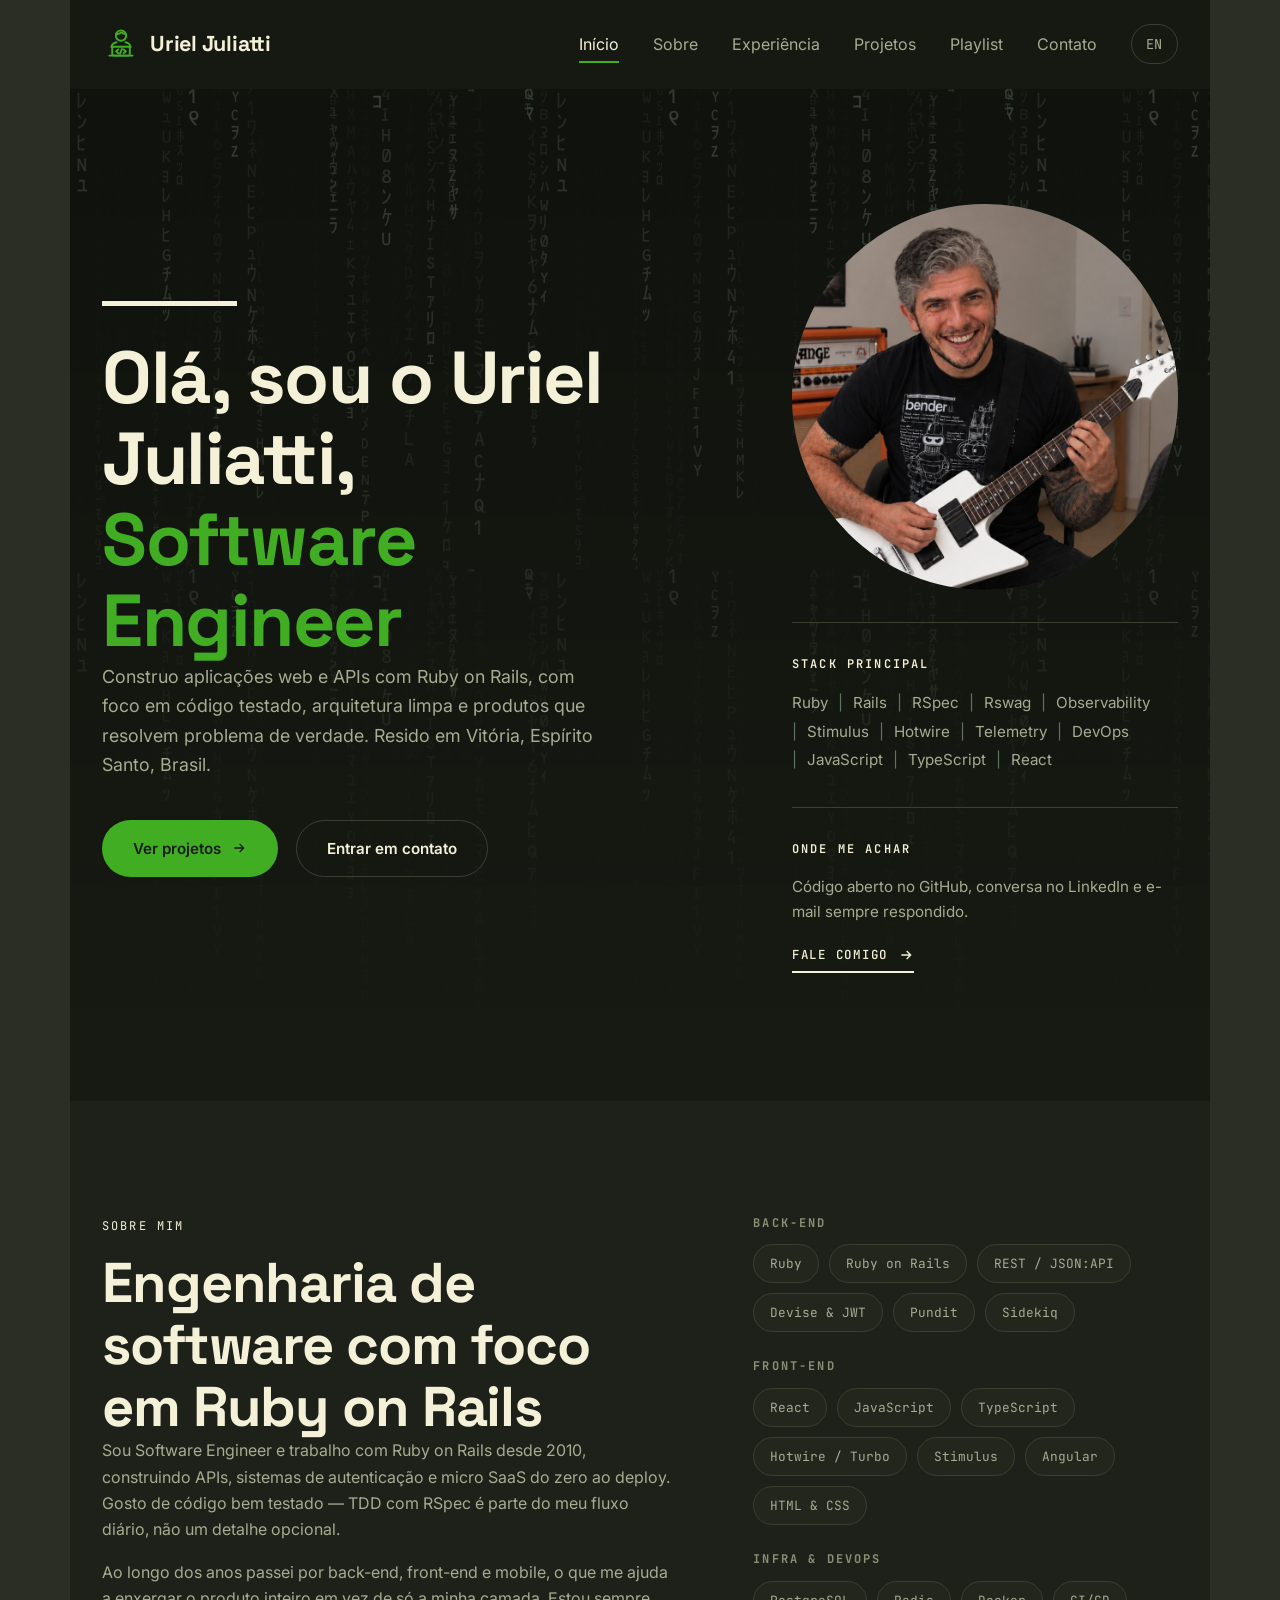
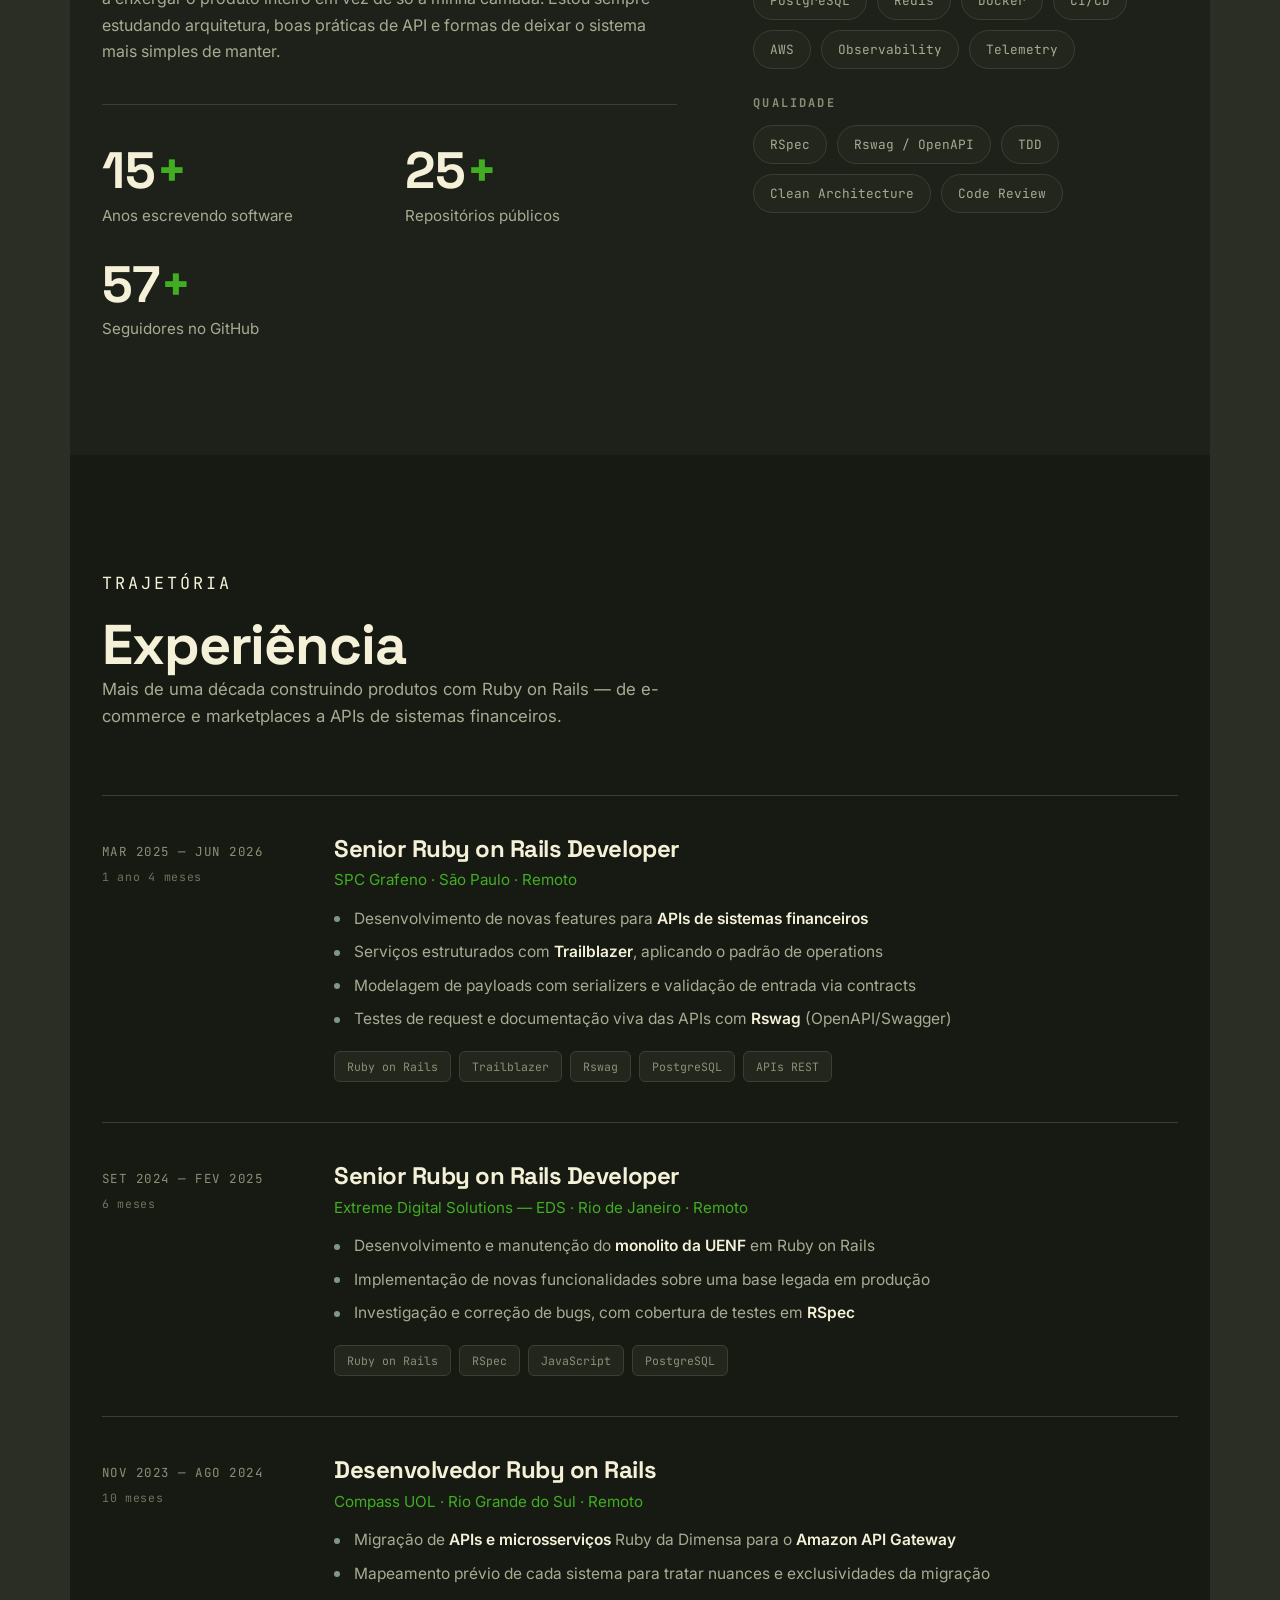
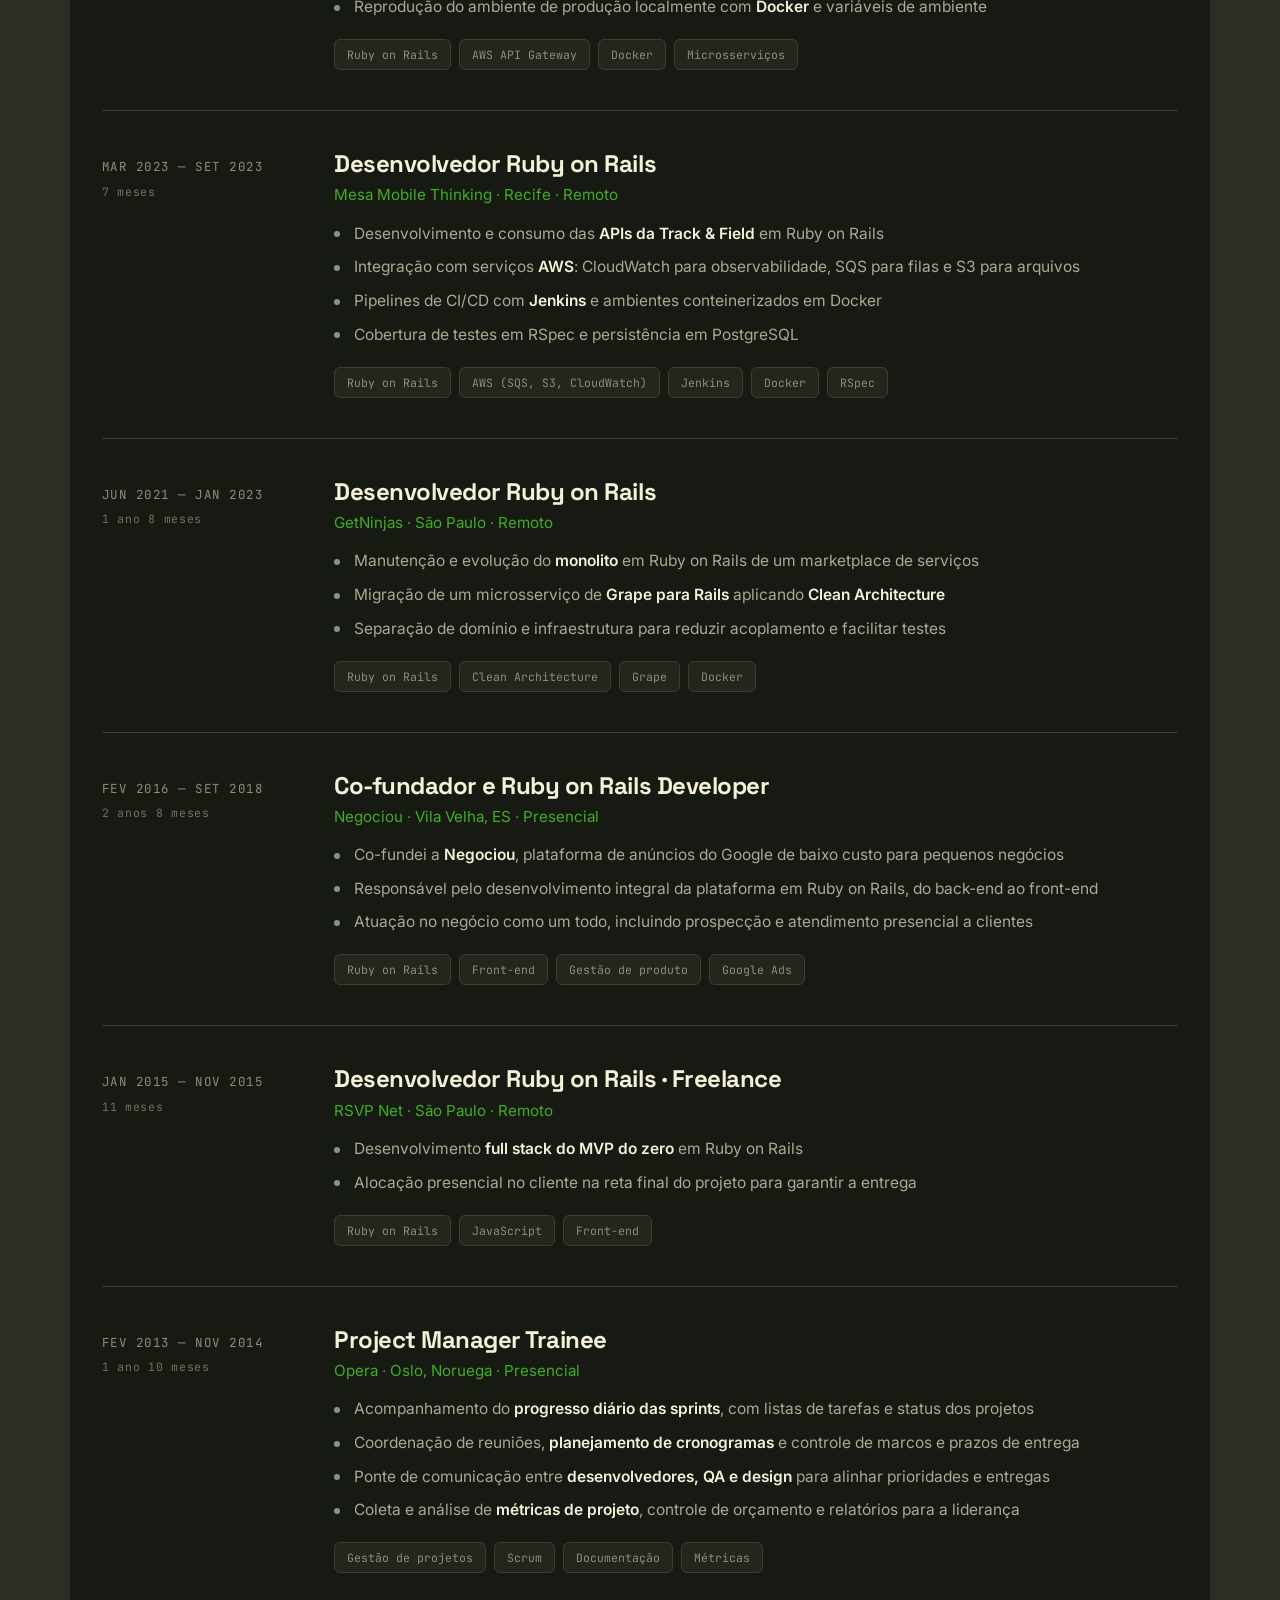
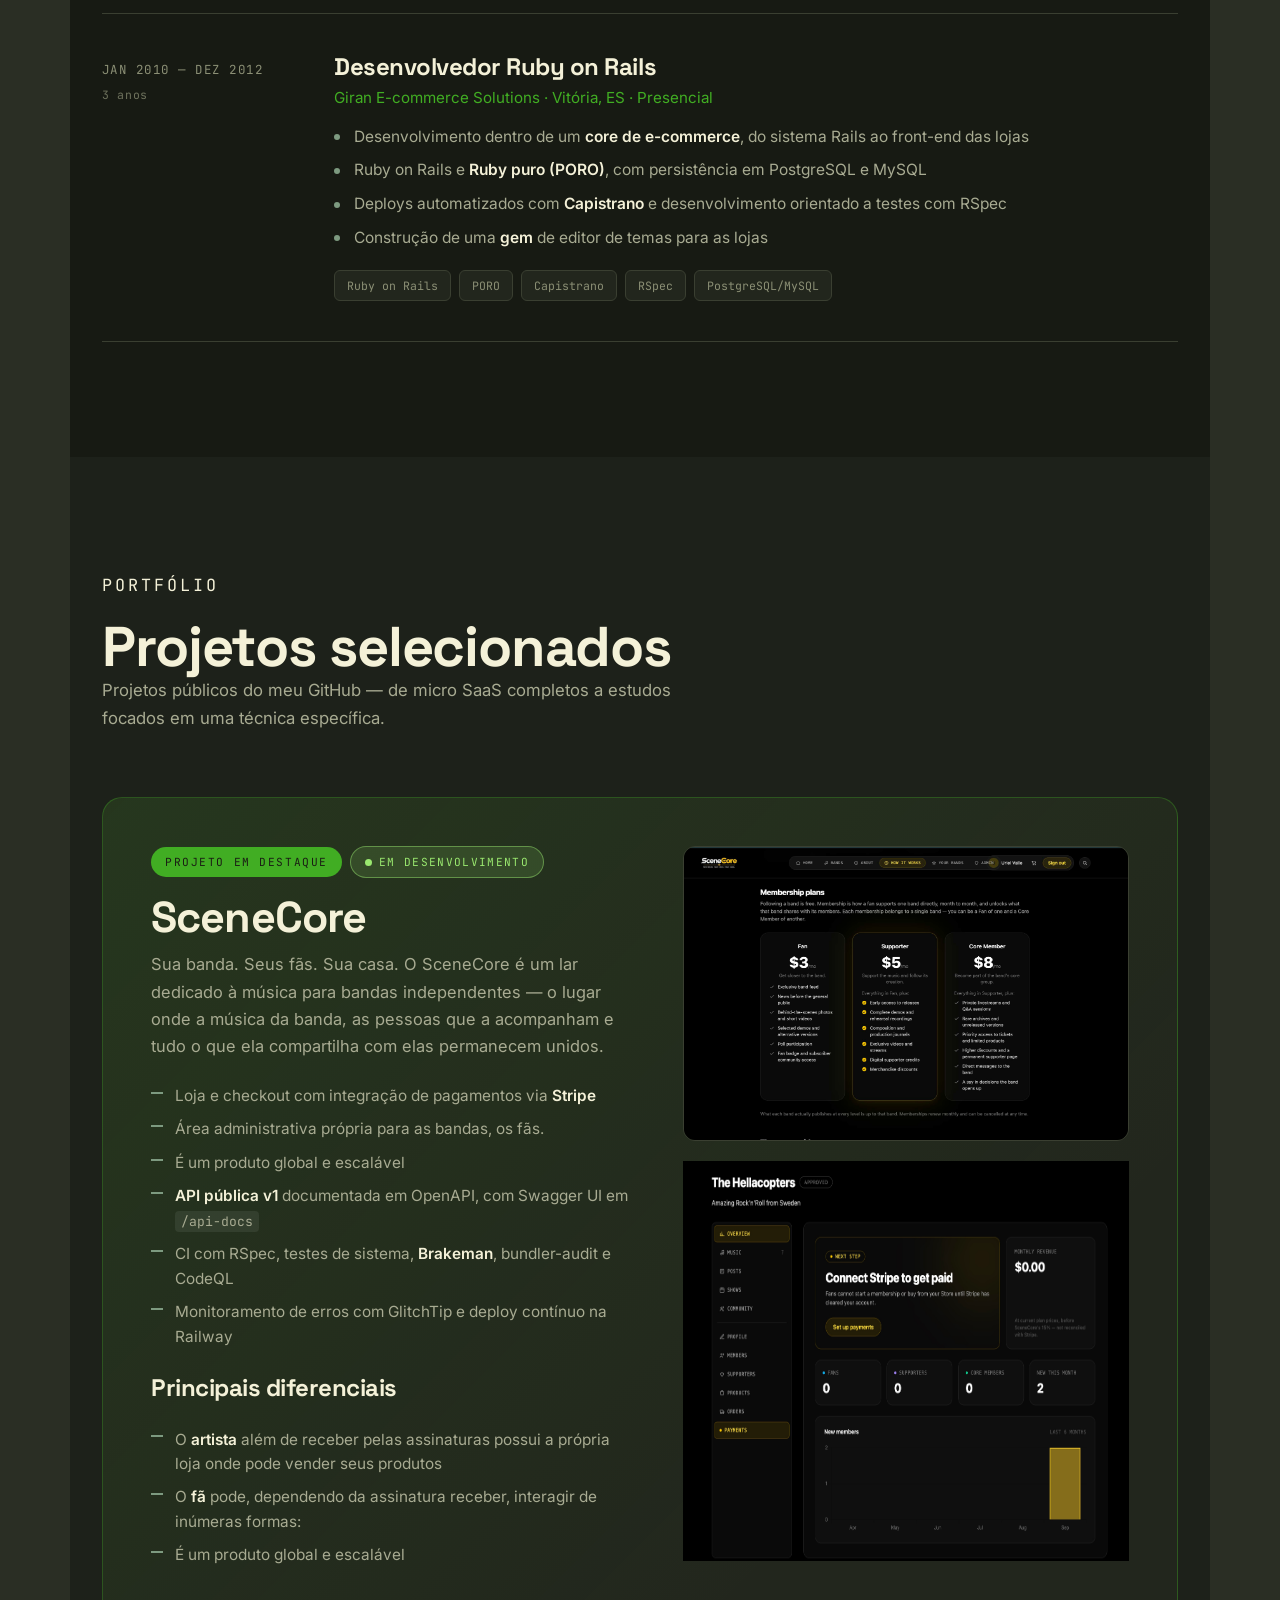
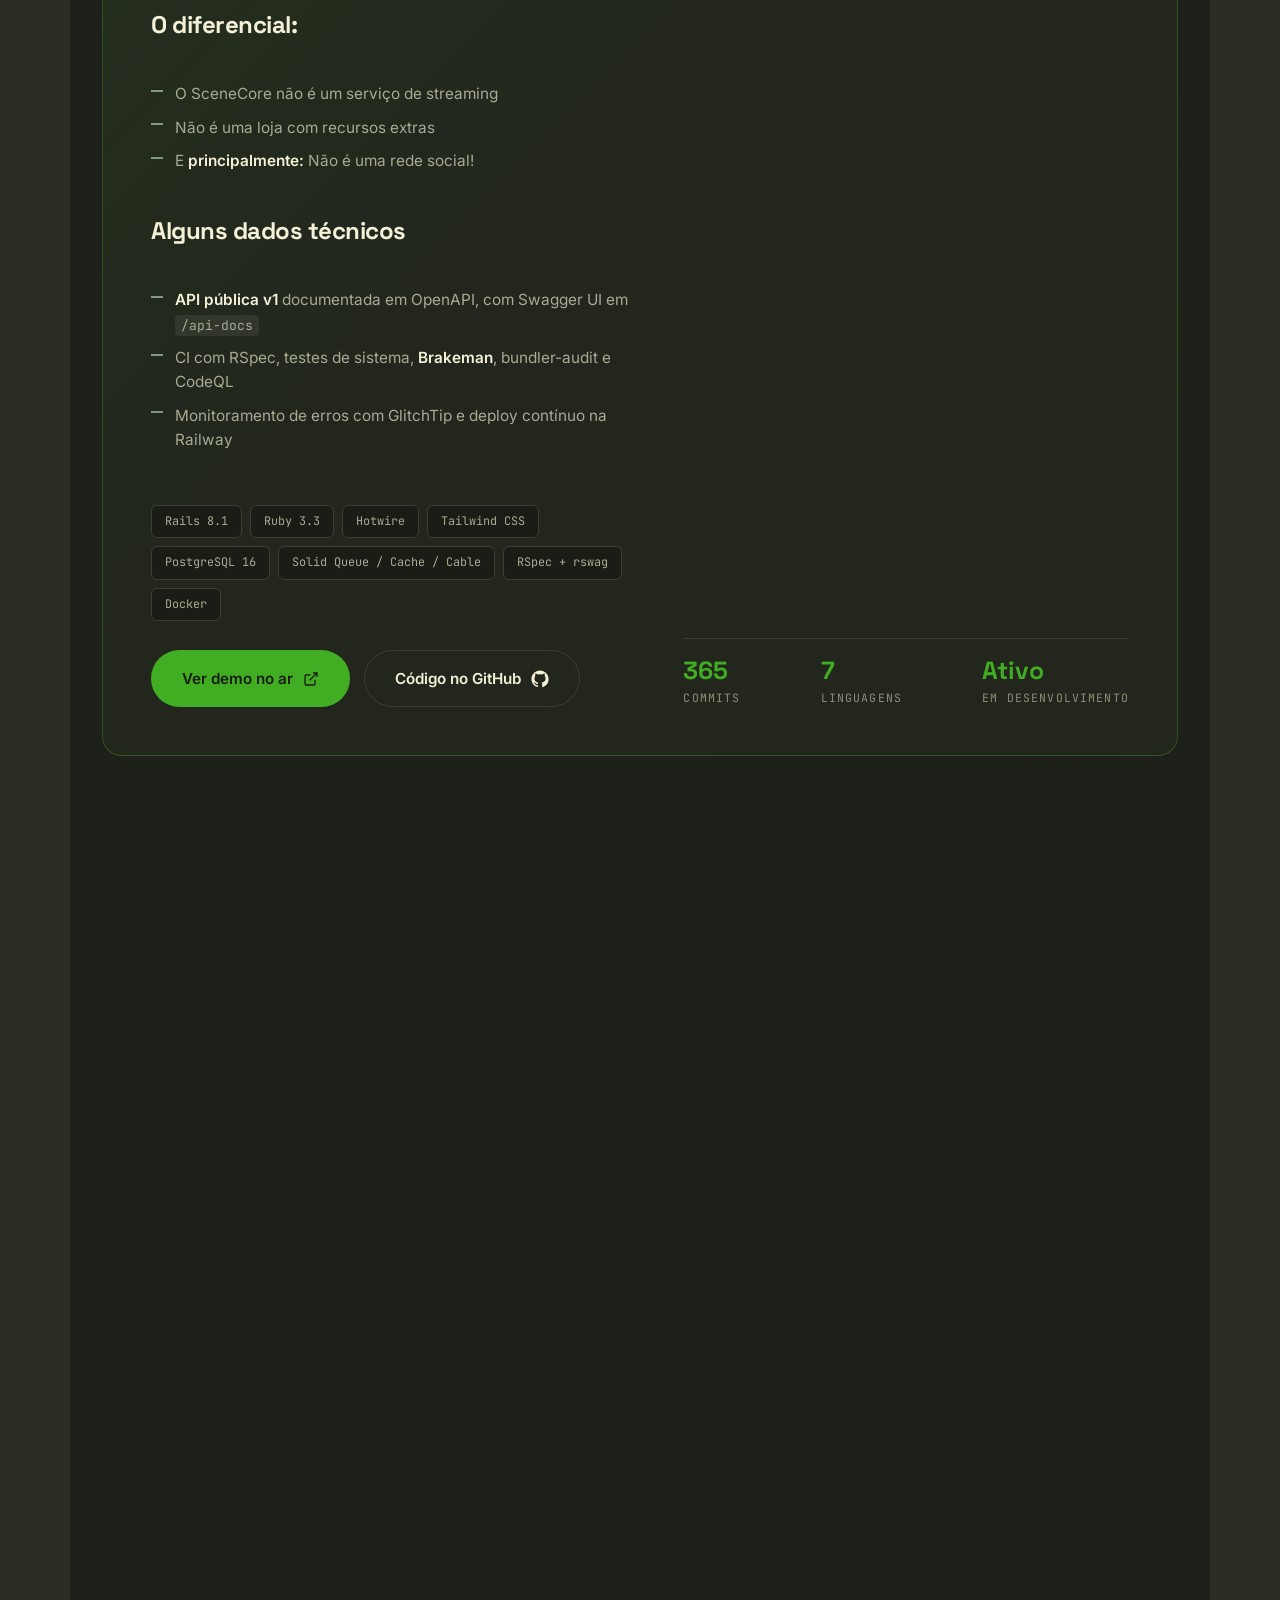
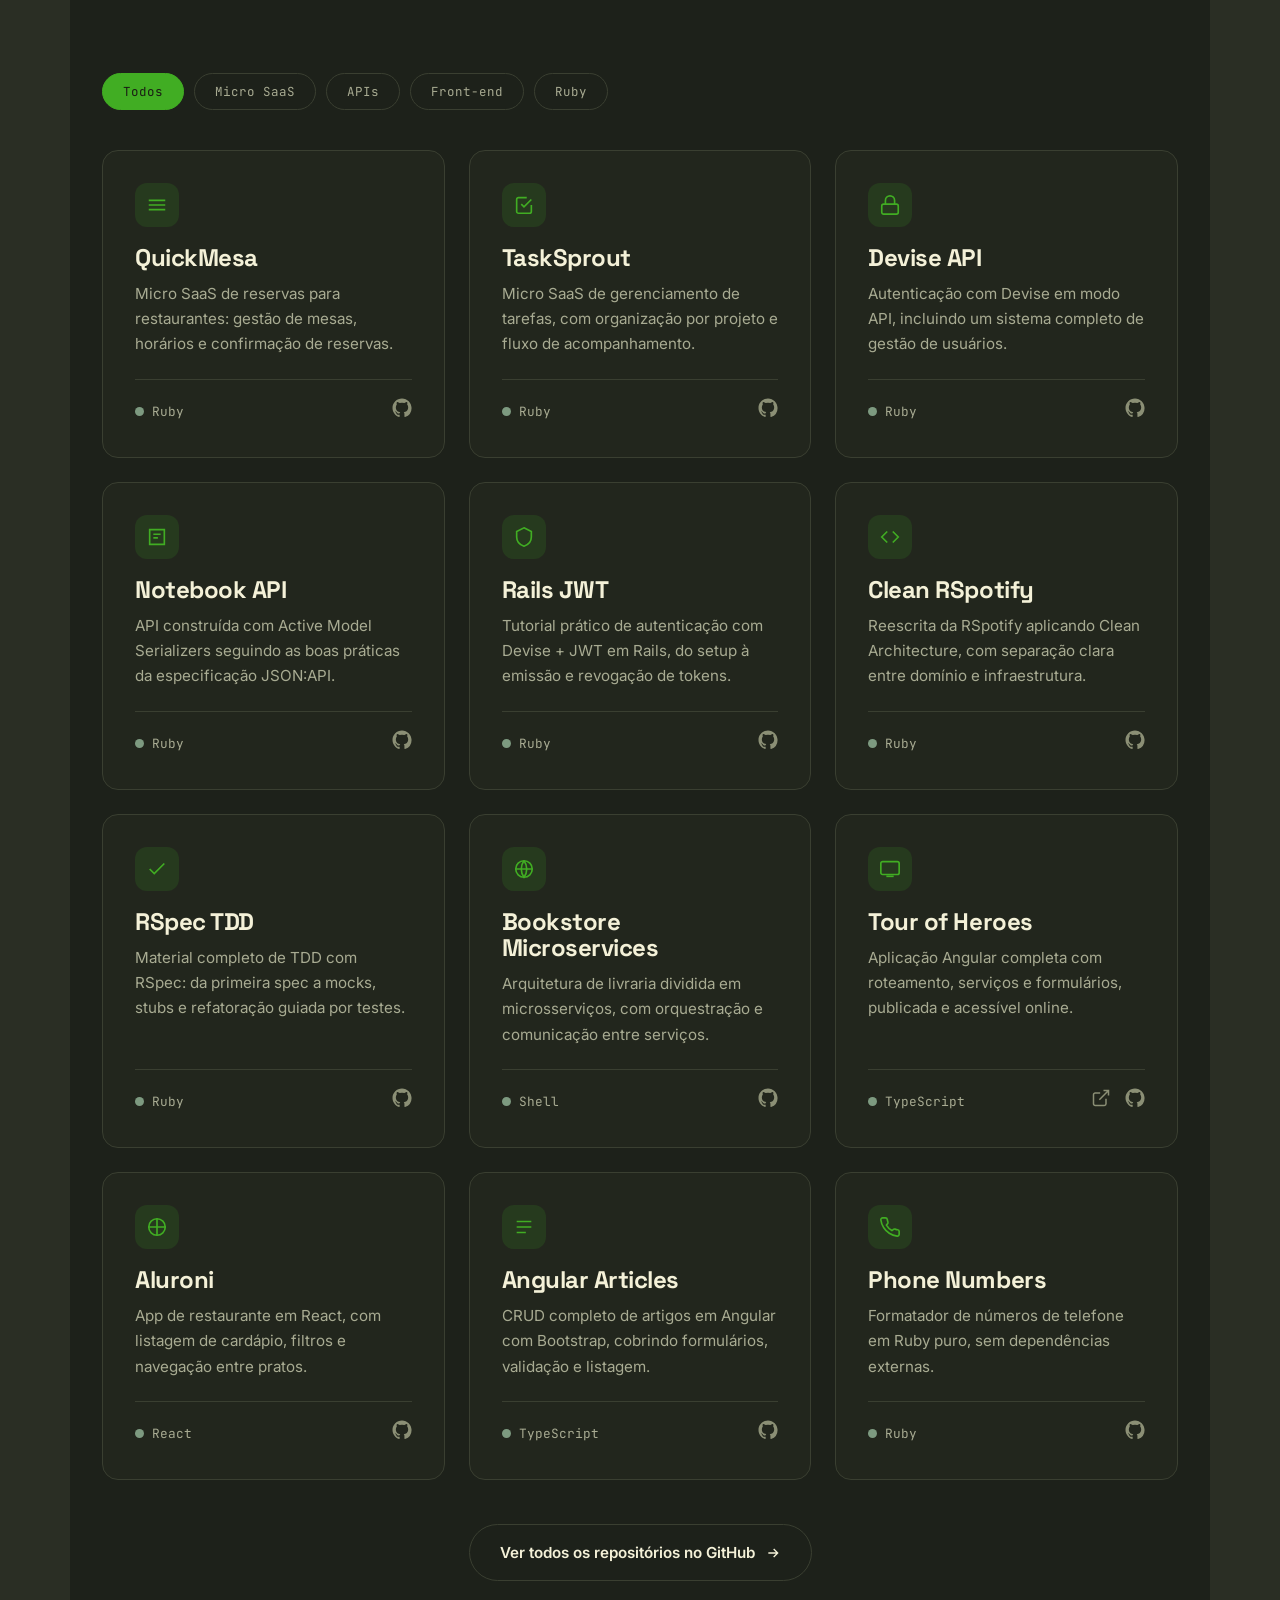
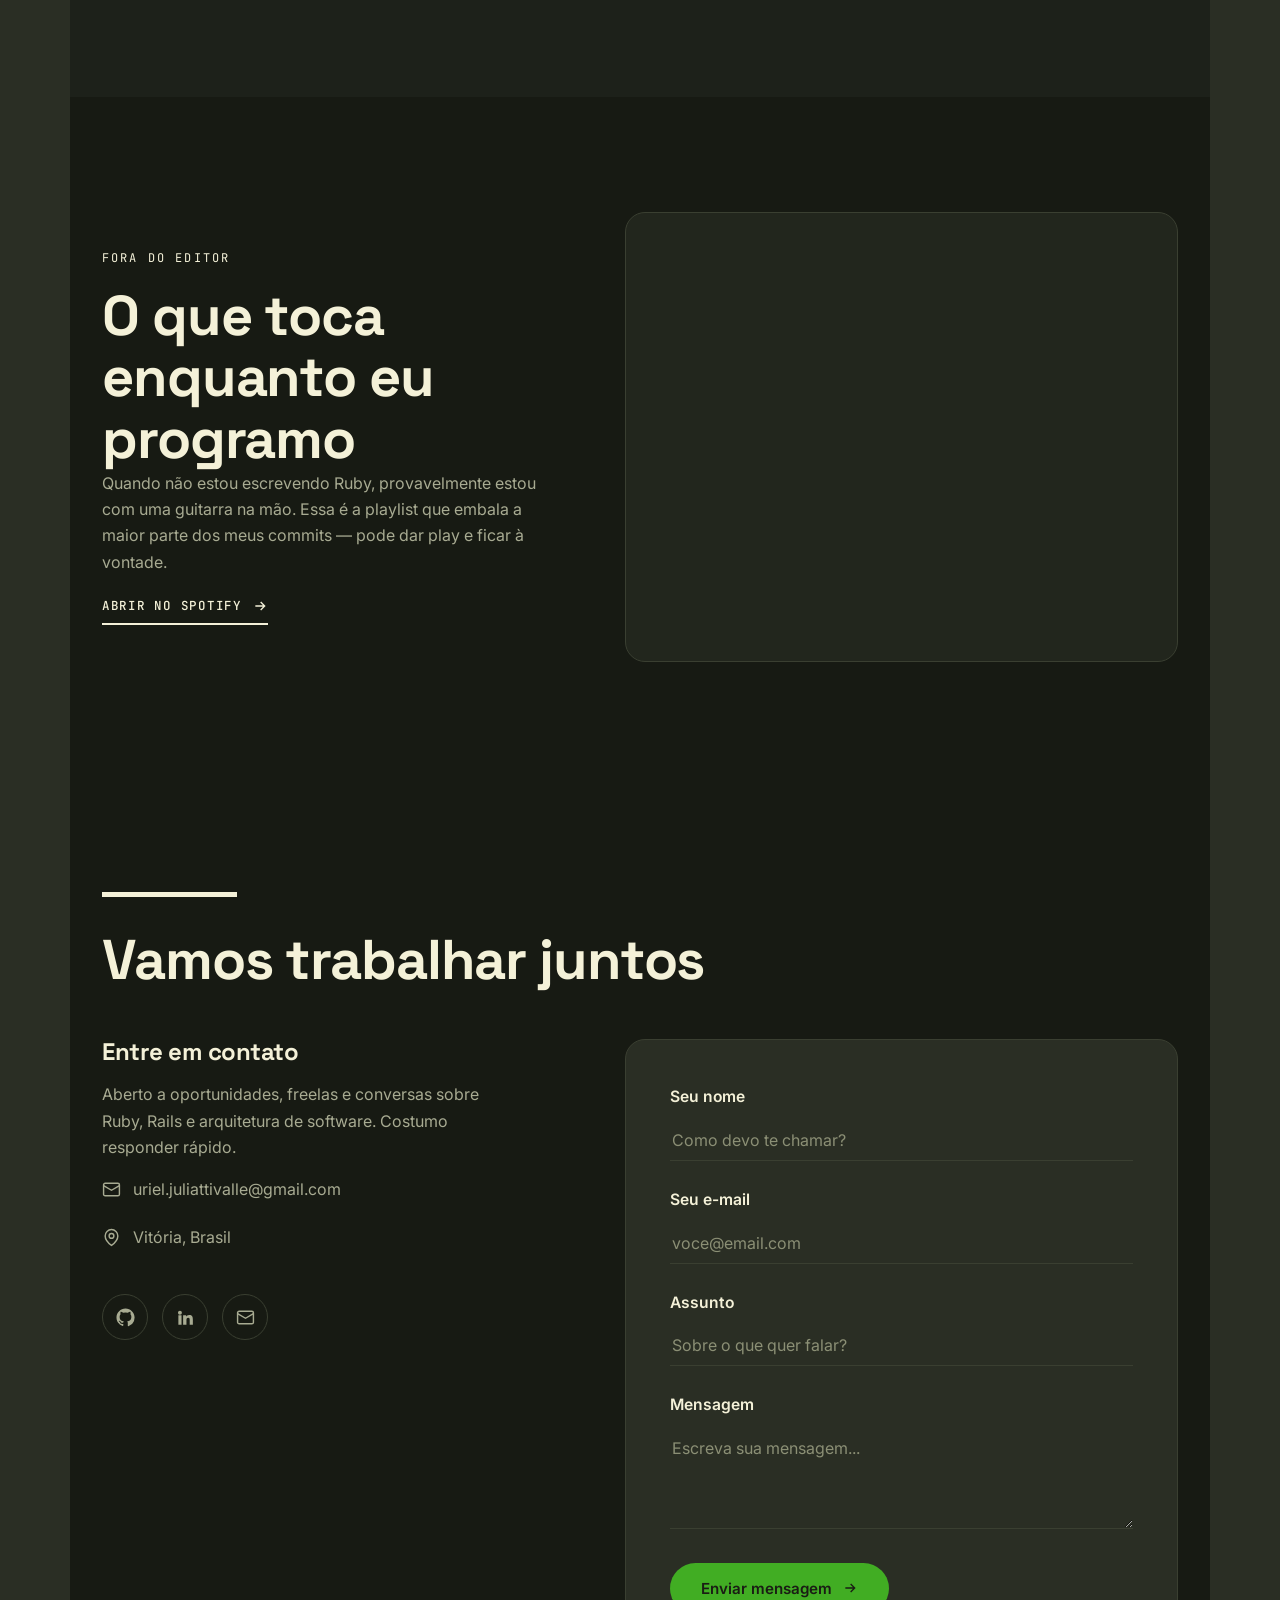
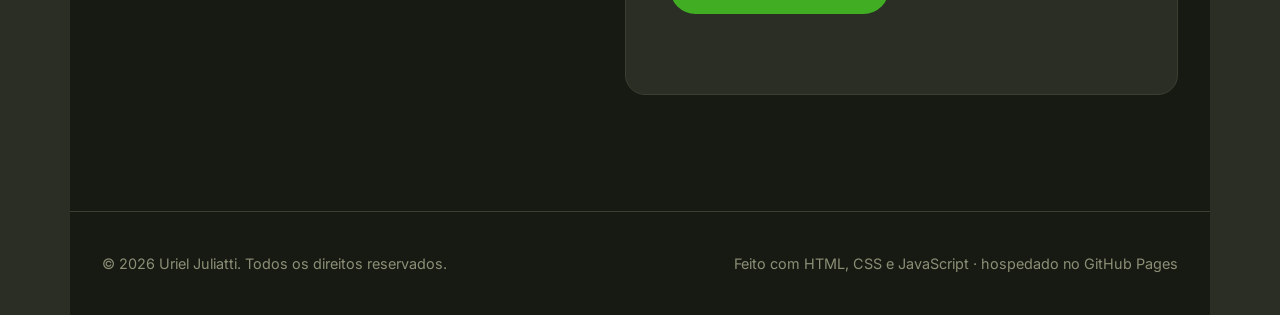
==== commit 5b54e2c0: "Adiciona a versão em inglês do portfólio Cria en/index.html com a tradução completa, seletor de idio" ====
--- a/index.html
+++ b/index.html
@@ -7,6 +7,9 @@
 <meta name="description" content="Uriel Juliatti — Software Engineer especializado em Ruby on Rails, APIs e produtos web. Portfólio, projetos e contato.">
 <meta name="author" content="Uriel Juliatti">
 <link rel="canonical" href="https://urieljuliatti85.github.io/">
+<link rel="alternate" hreflang="pt-BR" href="https://urieljuliatti85.github.io/">
+<link rel="alternate" hreflang="en" href="https://urieljuliatti85.github.io/en/">
+<link rel="alternate" hreflang="x-default" href="https://urieljuliatti85.github.io/">
 
 <meta property="og:type" content="website">
 <meta property="og:title" content="Uriel Juliatti — Software Engineer">
@@ -56,6 +59,7 @@
         <a href="#projetos">Projetos</a>
         <a href="#playlist">Playlist</a>
         <a href="#contato">Contato</a>
+        <a class="nav__lang" href="en/index.html" hreflang="en" lang="en" aria-label="Read in English">EN</a>
       </nav>
 
       <button class="nav-toggle" id="navToggle" aria-label="Abrir menu" aria-expanded="false" aria-controls="nav">
--- a/assets/css/style.css
+++ b/assets/css/style.css
@@ -172,6 +172,19 @@
 .nav a:hover::after,
 .nav a.is-active::after { width: 100%; }
 
+.nav a.nav__lang {
+  padding: 8px 14px;
+  border: 1px solid var(--line);
+  border-radius: 999px;
+  font-family: var(--font-mono);
+  font-size: 0.85rem;
+  letter-spacing: 0.04em;
+  transition: color 0.25s var(--ease), border-color 0.25s var(--ease);
+}
+
+.nav a.nav__lang::after { display: none; }
+.nav a.nav__lang:hover { color: var(--text); border-color: var(--accent); }
+
 .nav-toggle {
   display: none;
   width: 44px;
@@ -1072,6 +1085,7 @@
 
   .nav.is-open { transform: none; }
   .nav a { display: block; width: 100%; padding: 12px 0; font-size: 1.1rem; }
+  .nav a.nav__lang { width: auto; margin-top: 8px; padding: 8px 16px; }
 
   .hero__grid,
   .about__grid,
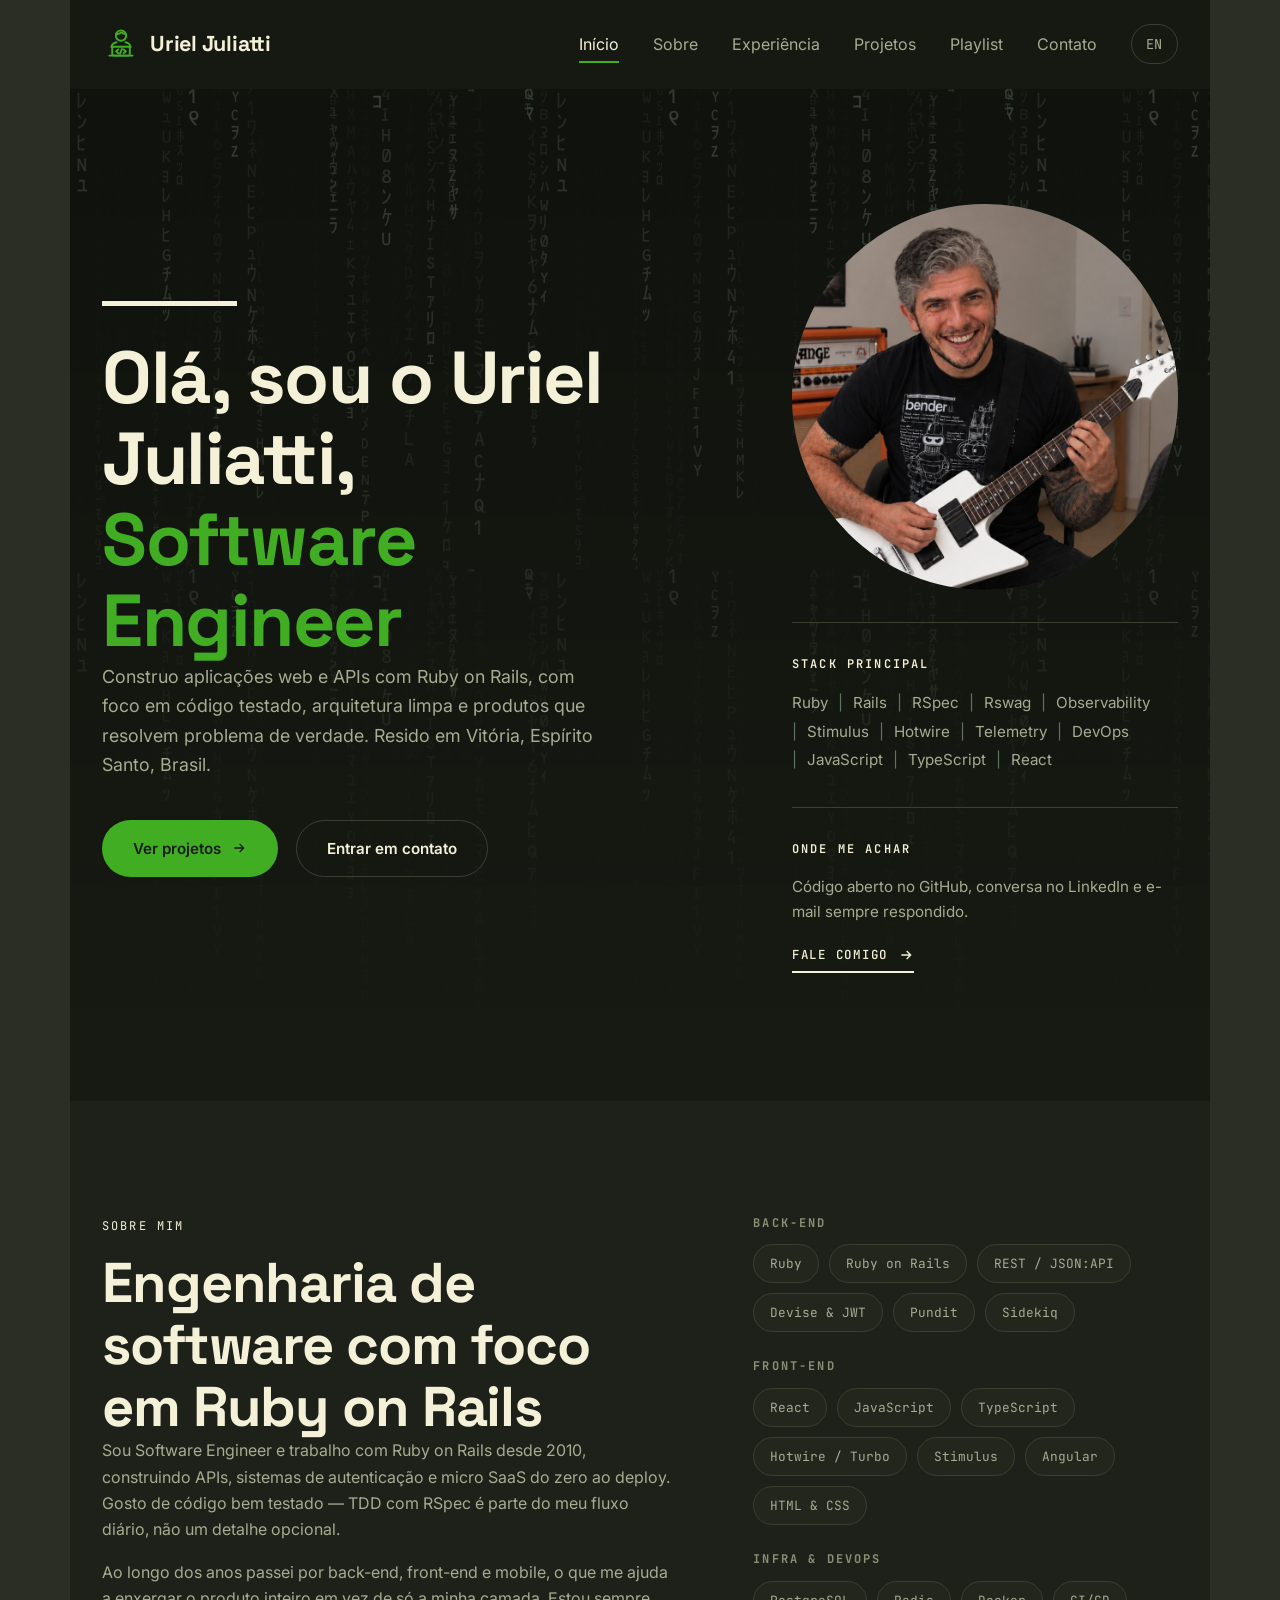
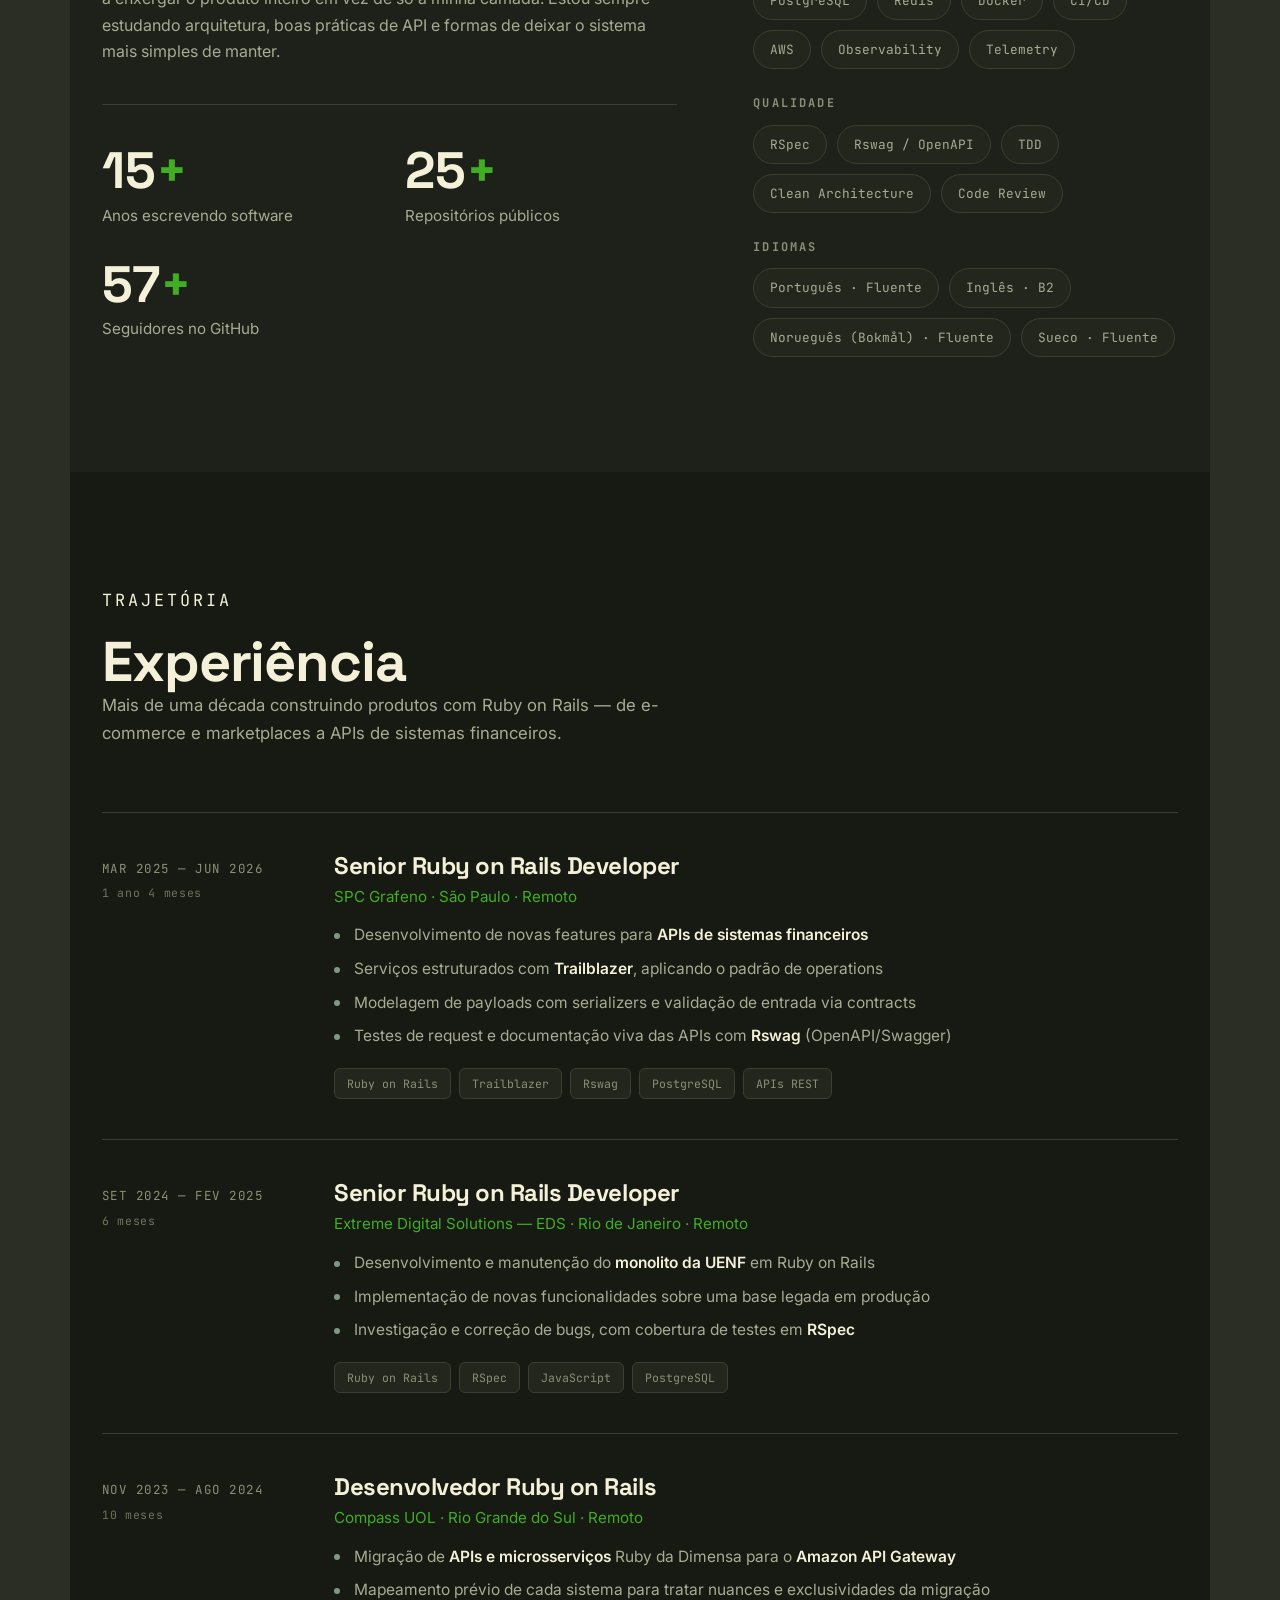
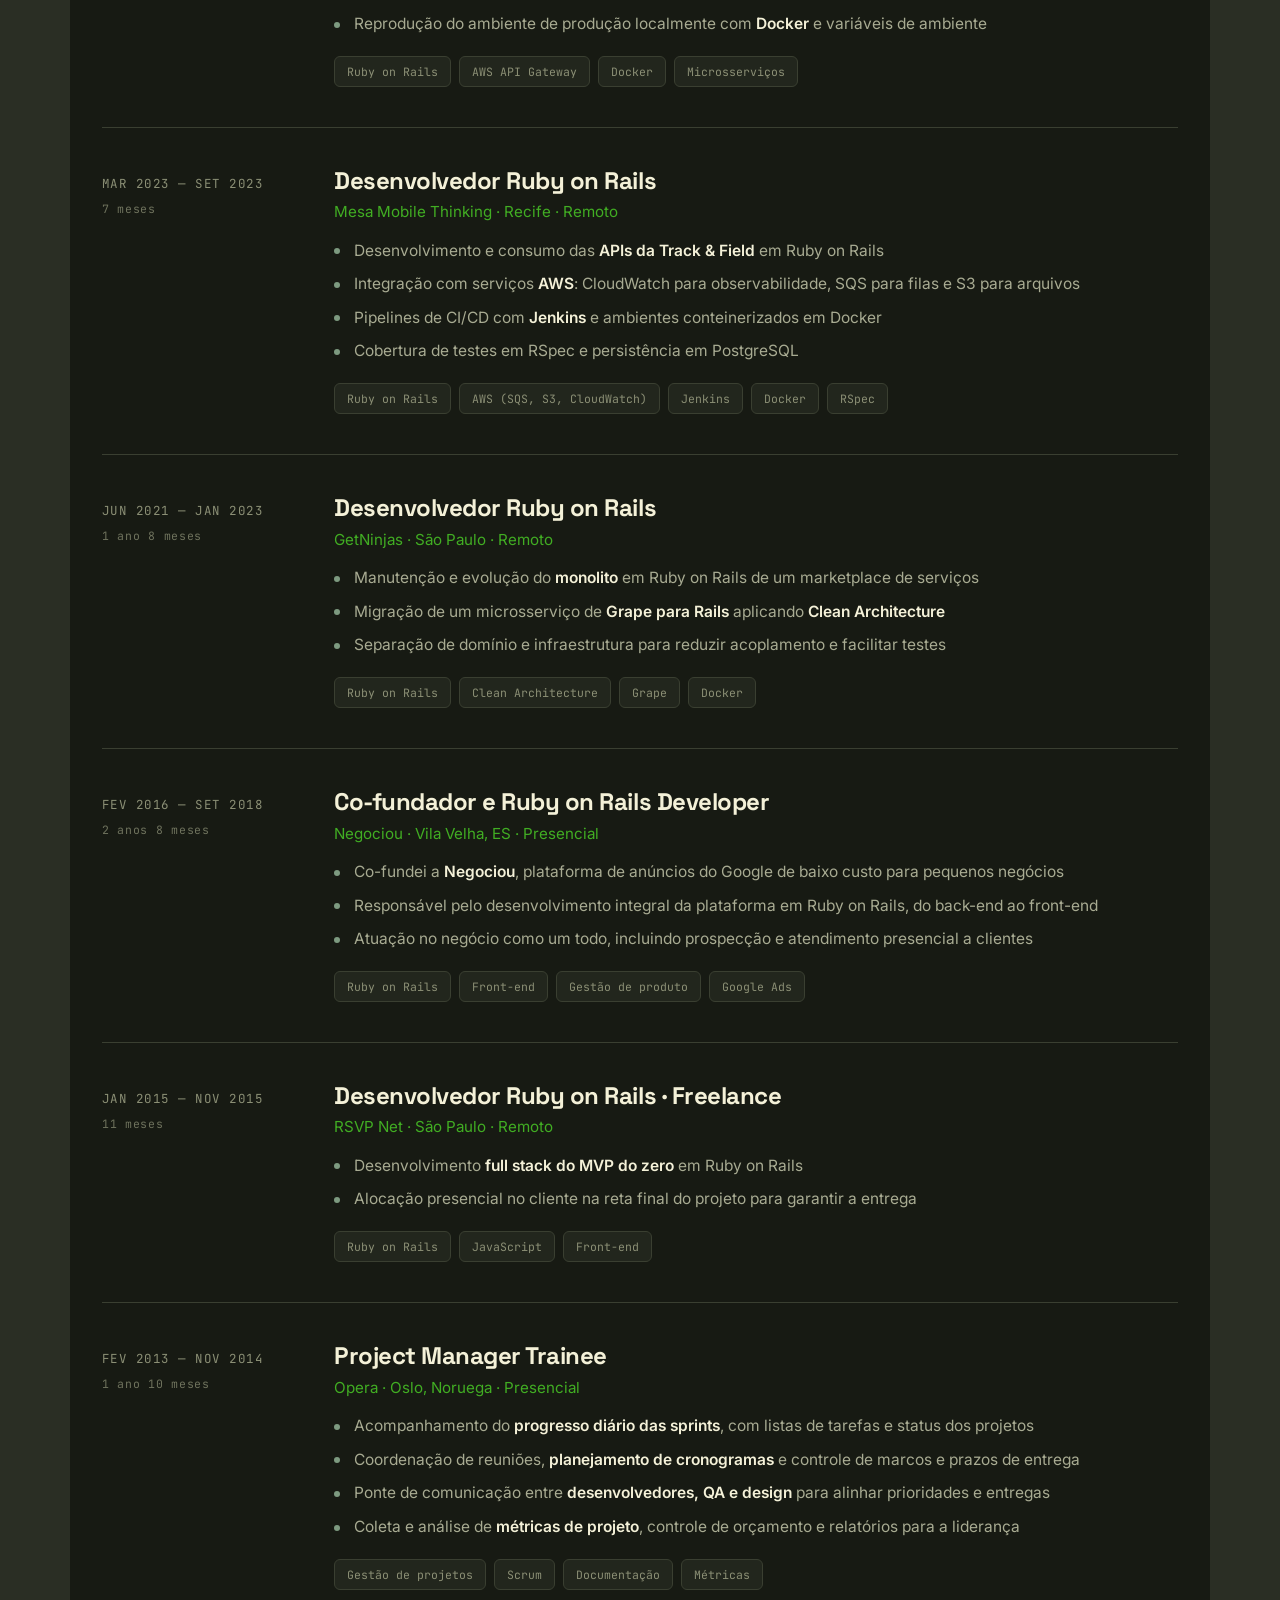
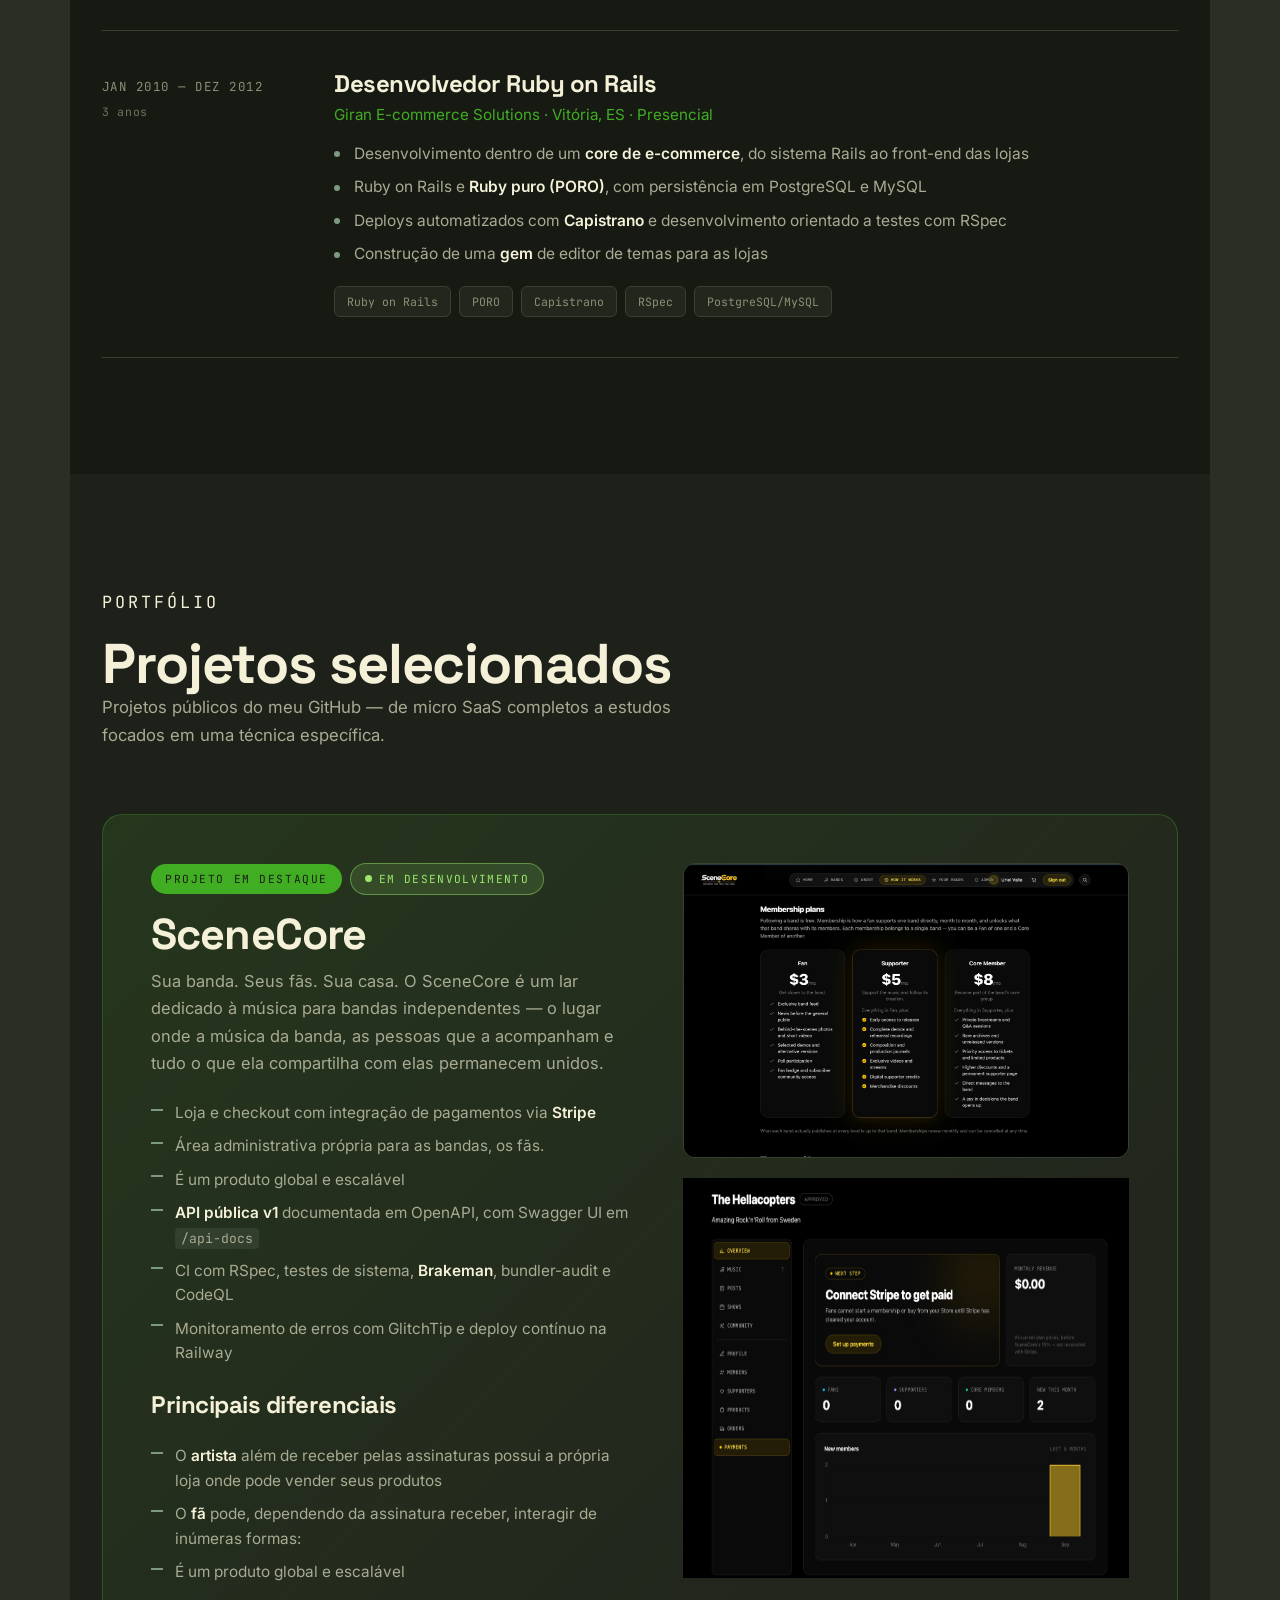
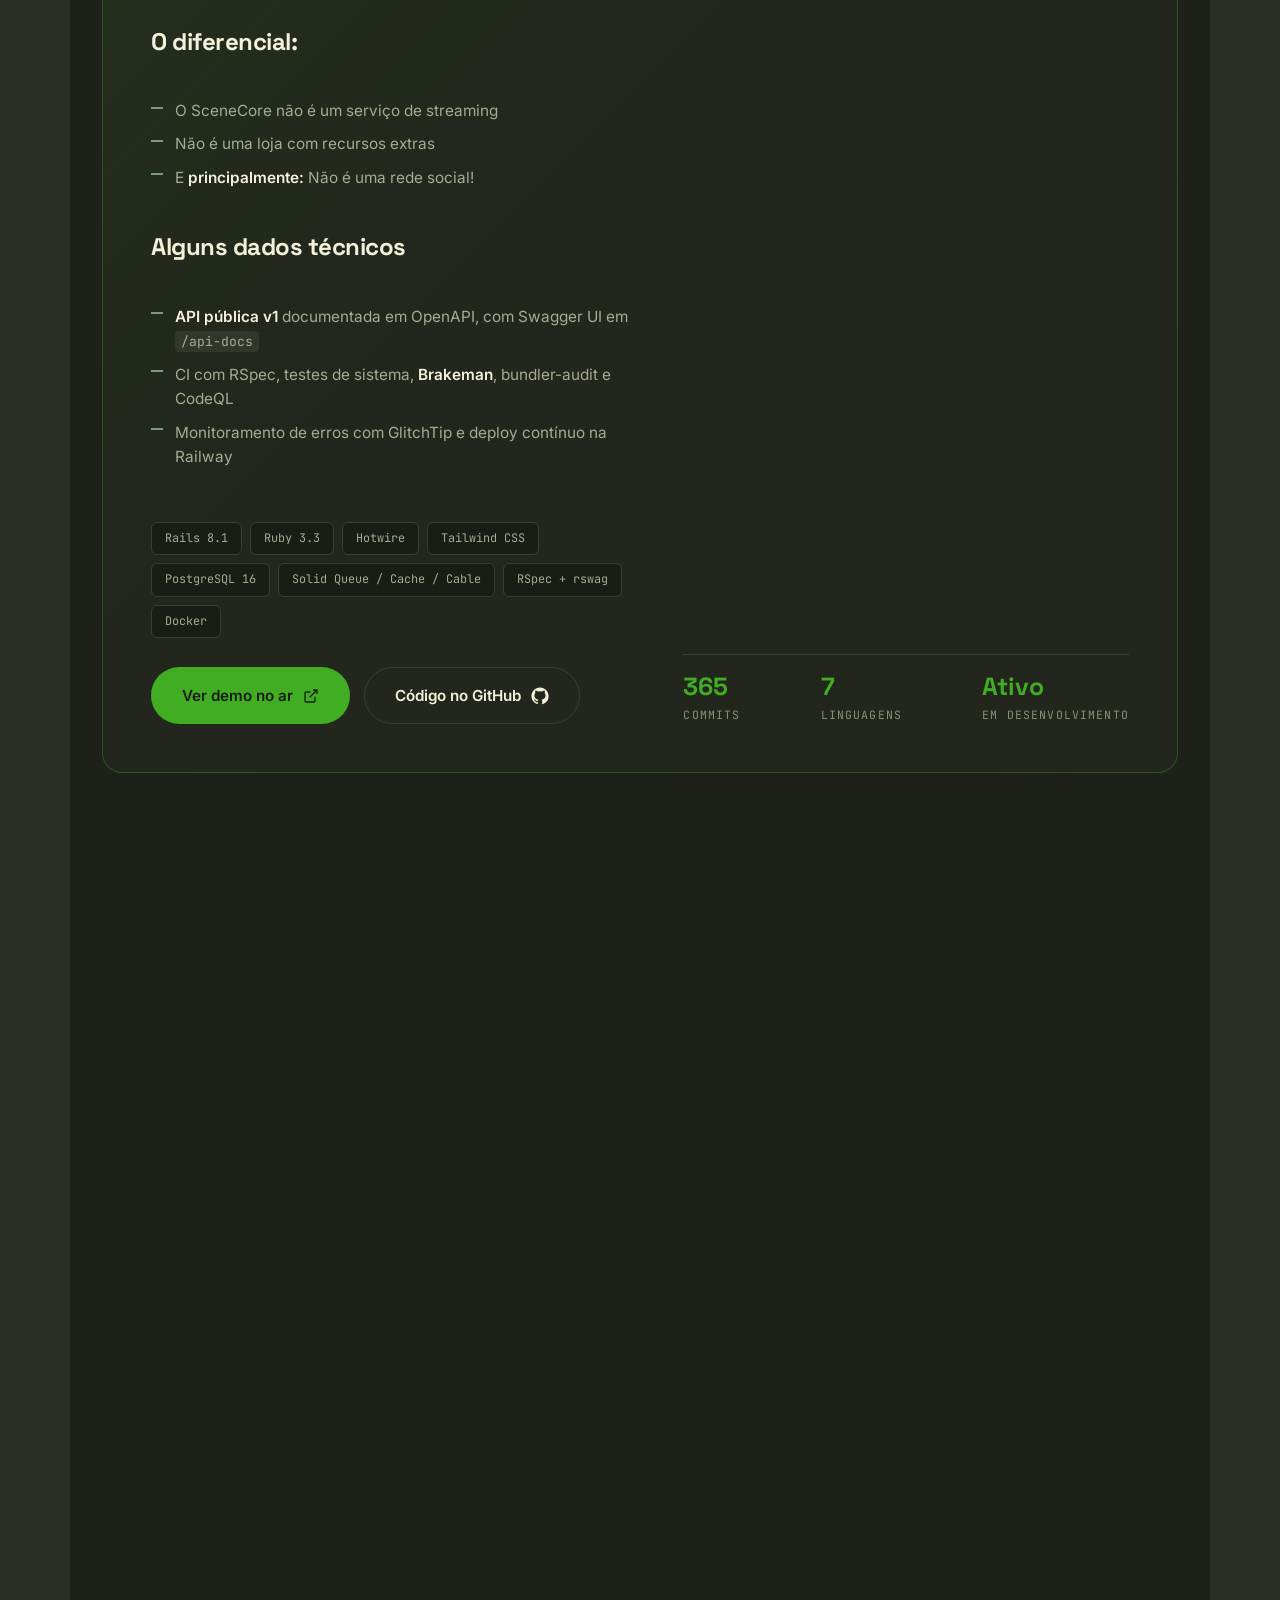
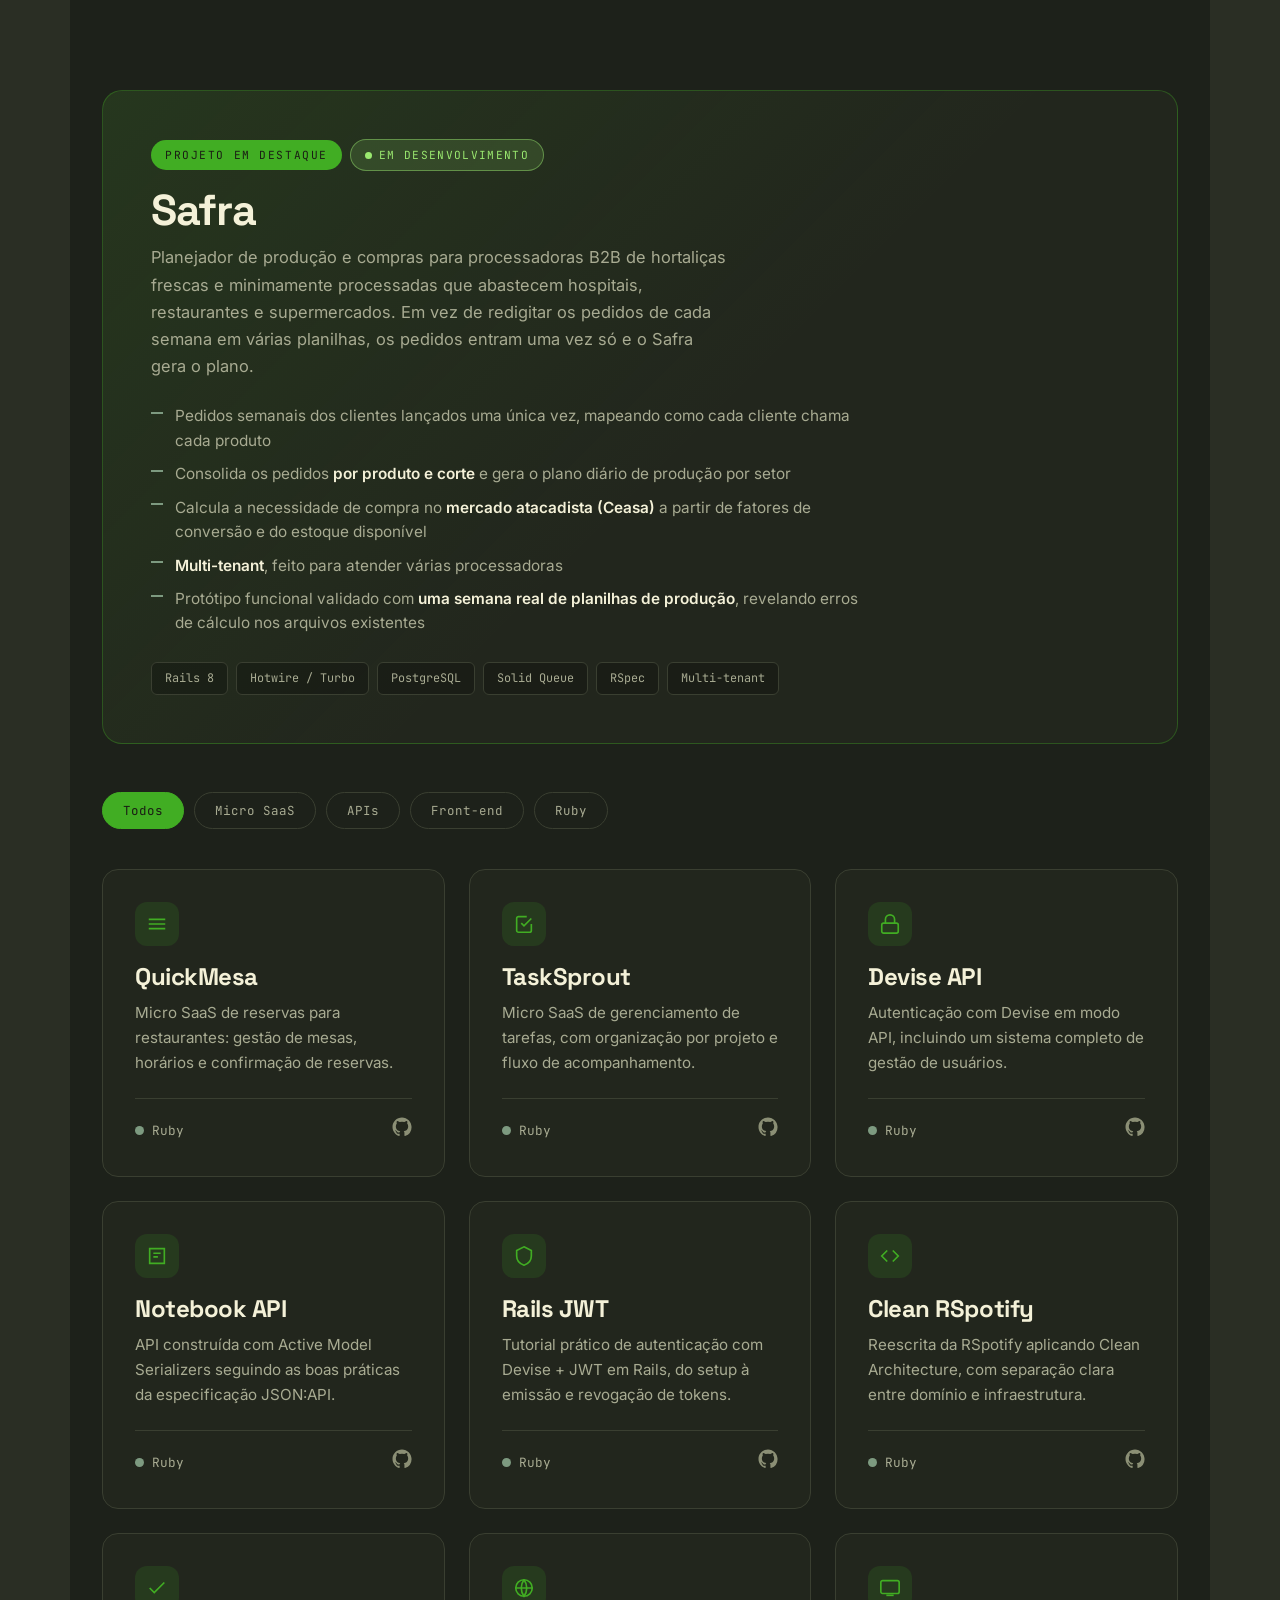
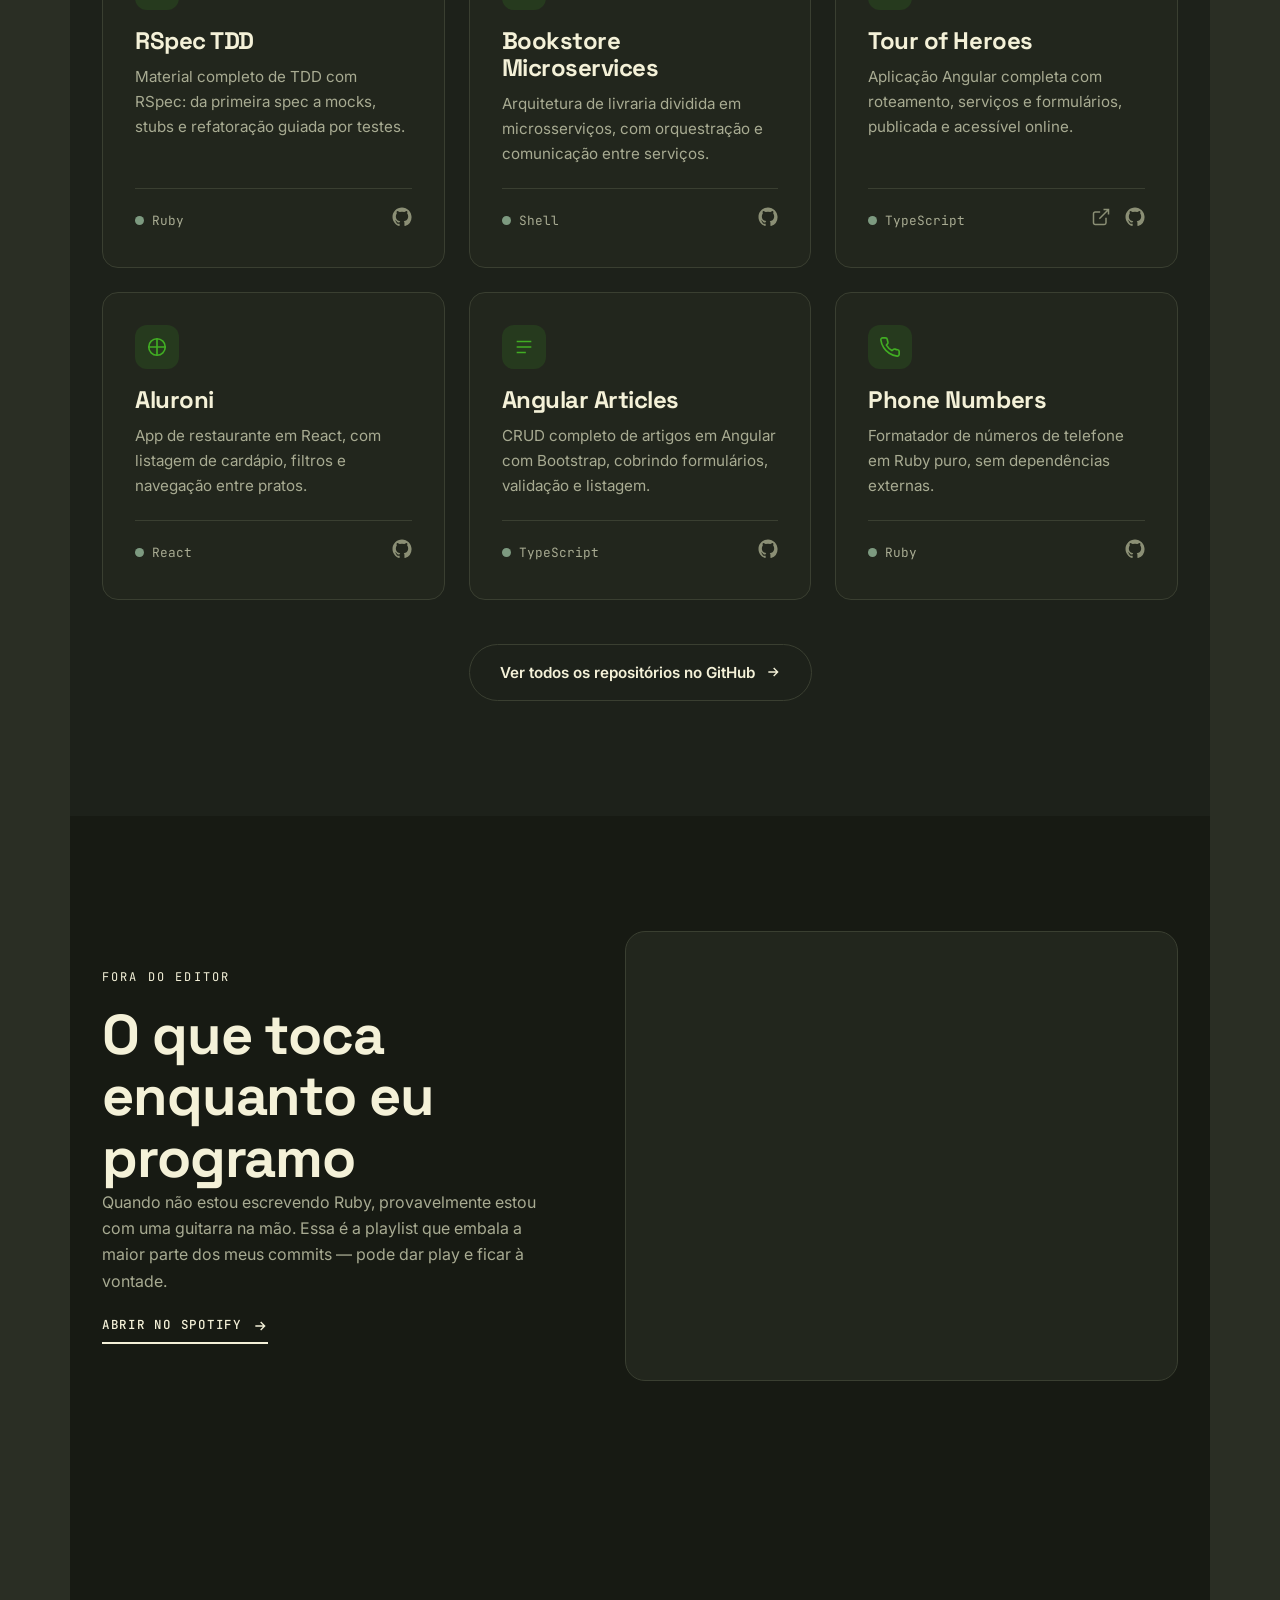
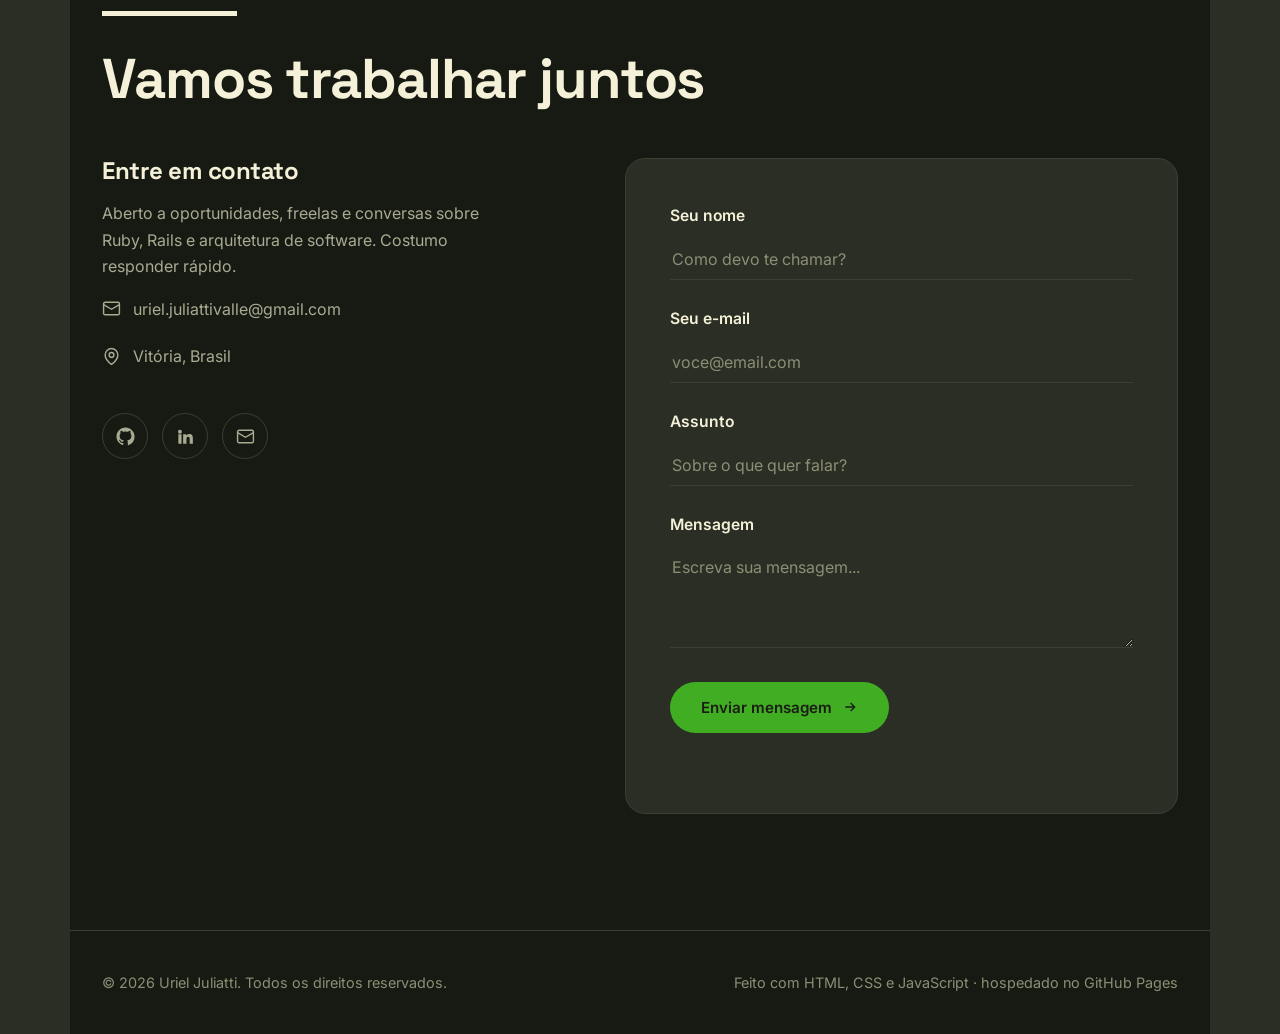
==== commit ce9c087f: "Adiciona idiomas e o projeto Safra Inclui o grupo de idiomas na seção Sobre e o Safra entre os proje" ====
--- a/index.html
+++ b/index.html
@@ -205,6 +205,15 @@
                 <span class="chip">Code Review</span>
               </div>
             </div>
+            <div class="skill-group">
+              <h3>Idiomas</h3>
+              <div class="chips">
+                <span class="chip">Português · Fluente</span>
+                <span class="chip">Inglês · B2</span>
+                <span class="chip">Norueguês (Bokmål) · Fluente</span>
+                <span class="chip">Sueco · Fluente</span>
+              </div>
+            </div>
           </div>
         </div>
       </div>
@@ -605,6 +614,38 @@
             </div>
           </aside>
         </article>
+        <article class="featured featured--solo reveal">
+          <div class="featured__body">
+            <div class="featured__badges">
+              <span class="featured__badge">Projeto em destaque</span>
+              <span class="featured__status">Em desenvolvimento</span>
+            </div>
+            <h3 class="featured__title">Safra</h3>
+            <p class="featured__lead">
+              Planejador de produção e compras para processadoras B2B de hortaliças
+              frescas e minimamente processadas que abastecem hospitais, restaurantes
+              e supermercados. Em vez de redigitar os pedidos de cada semana em várias
+              planilhas, os pedidos entram uma vez só e o Safra gera o plano.
+            </p>
+
+            <ul class="featured__points">
+              <li>Pedidos semanais dos clientes lançados uma única vez, mapeando como cada cliente chama cada produto</li>
+              <li>Consolida os pedidos <strong>por produto e corte</strong> e gera o plano diário de produção por setor</li>
+              <li>Calcula a necessidade de compra no <strong>mercado atacadista (Ceasa)</strong> a partir de fatores de conversão e do estoque disponível</li>
+              <li><strong>Multi-tenant</strong>, feito para atender várias processadoras</li>
+              <li>Protótipo funcional validado com <strong>uma semana real de planilhas de produção</strong>, revelando erros de cálculo nos arquivos existentes</li>
+            </ul>
+
+            <div class="featured__stack">
+              <span class="tag">Rails 8</span>
+              <span class="tag">Hotwire / Turbo</span>
+              <span class="tag">PostgreSQL</span>
+              <span class="tag">Solid Queue</span>
+              <span class="tag">RSpec</span>
+              <span class="tag">Multi-tenant</span>
+            </div>
+          </div>
+        </article>
 
         <div class="filters reveal" id="filters">
           <button class="filter is-active" data-filter="all">Todos</button>
--- a/assets/css/style.css
+++ b/assets/css/style.css
@@ -528,6 +528,11 @@
   border-radius: 20px;
 }
 
+/* Projeto sem screenshot: uma coluna só */
+.featured--solo { grid-template-columns: minmax(0, 1fr); }
+.featured--solo .featured__points { max-width: 72ch; }
+.featured--solo .featured__stack:last-child { margin-bottom: 0; }
+
 .featured__body {
   display: flex;
   flex-direction: column;
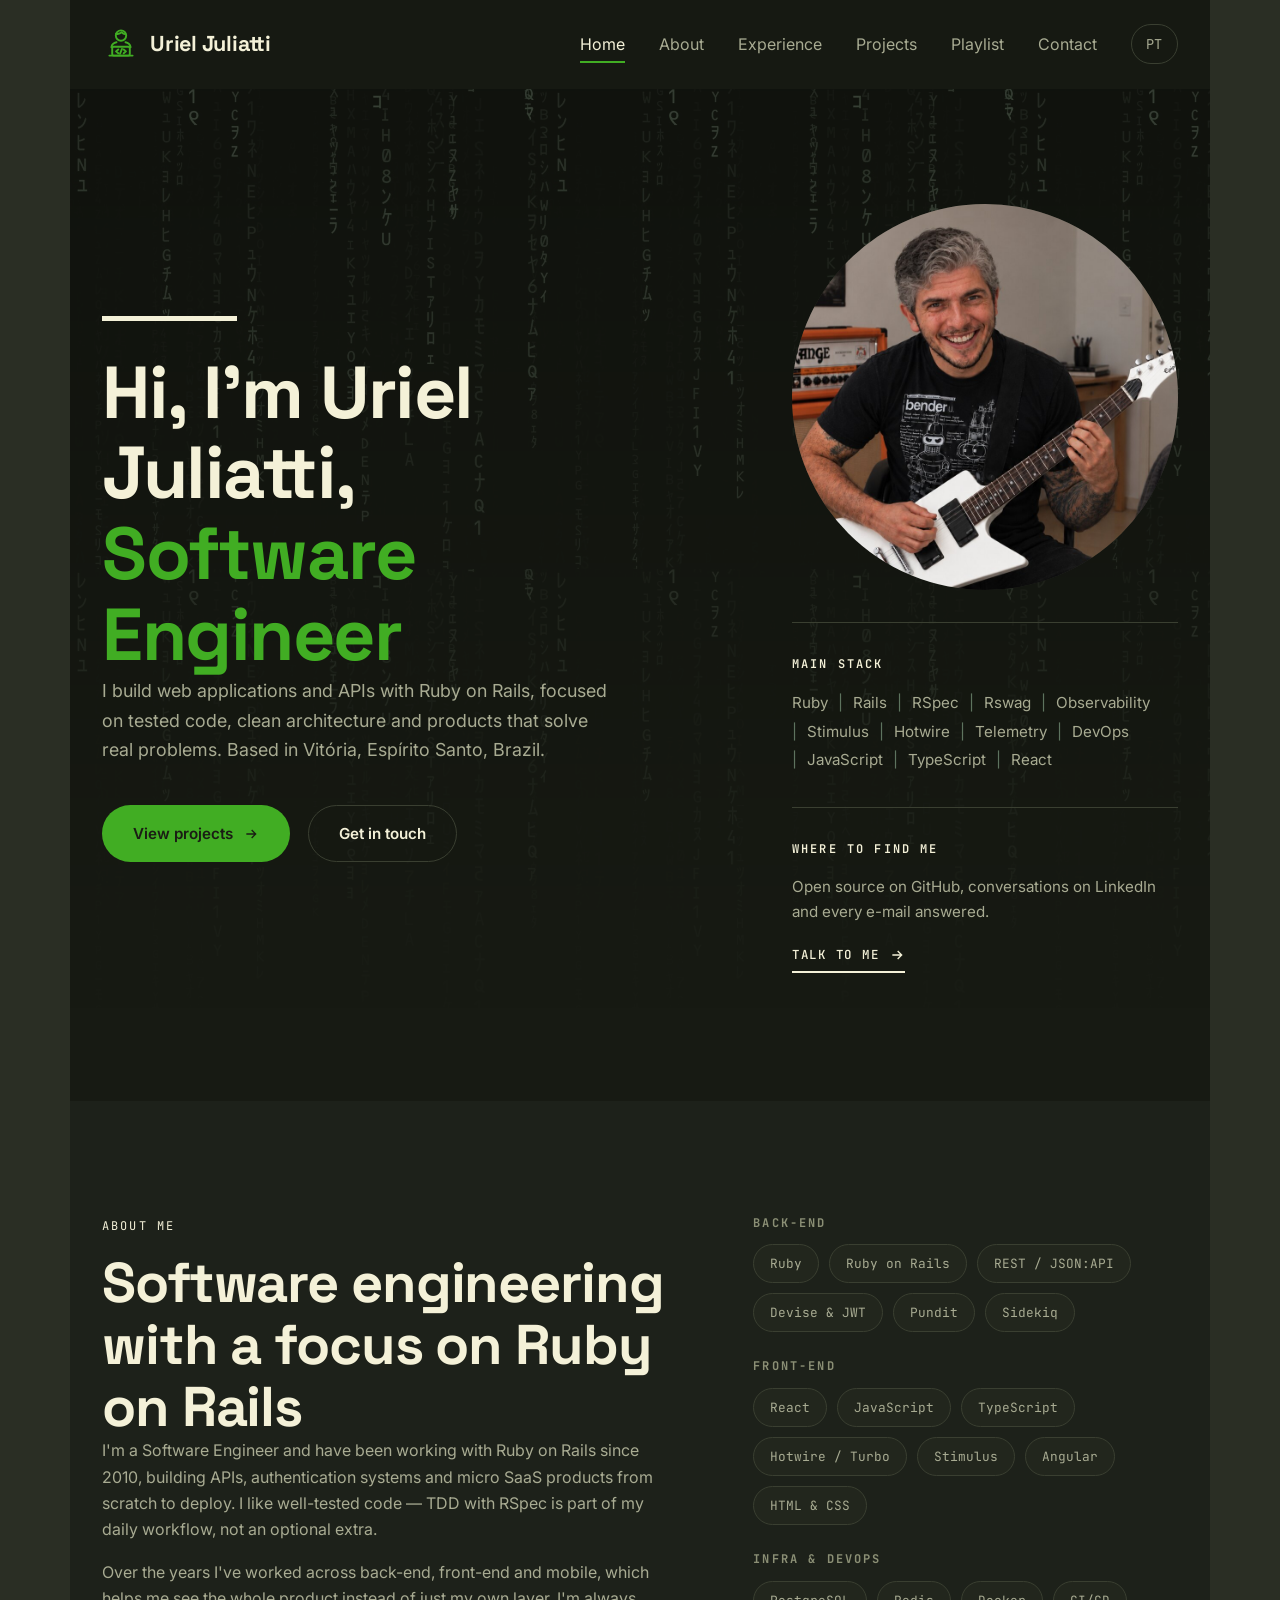
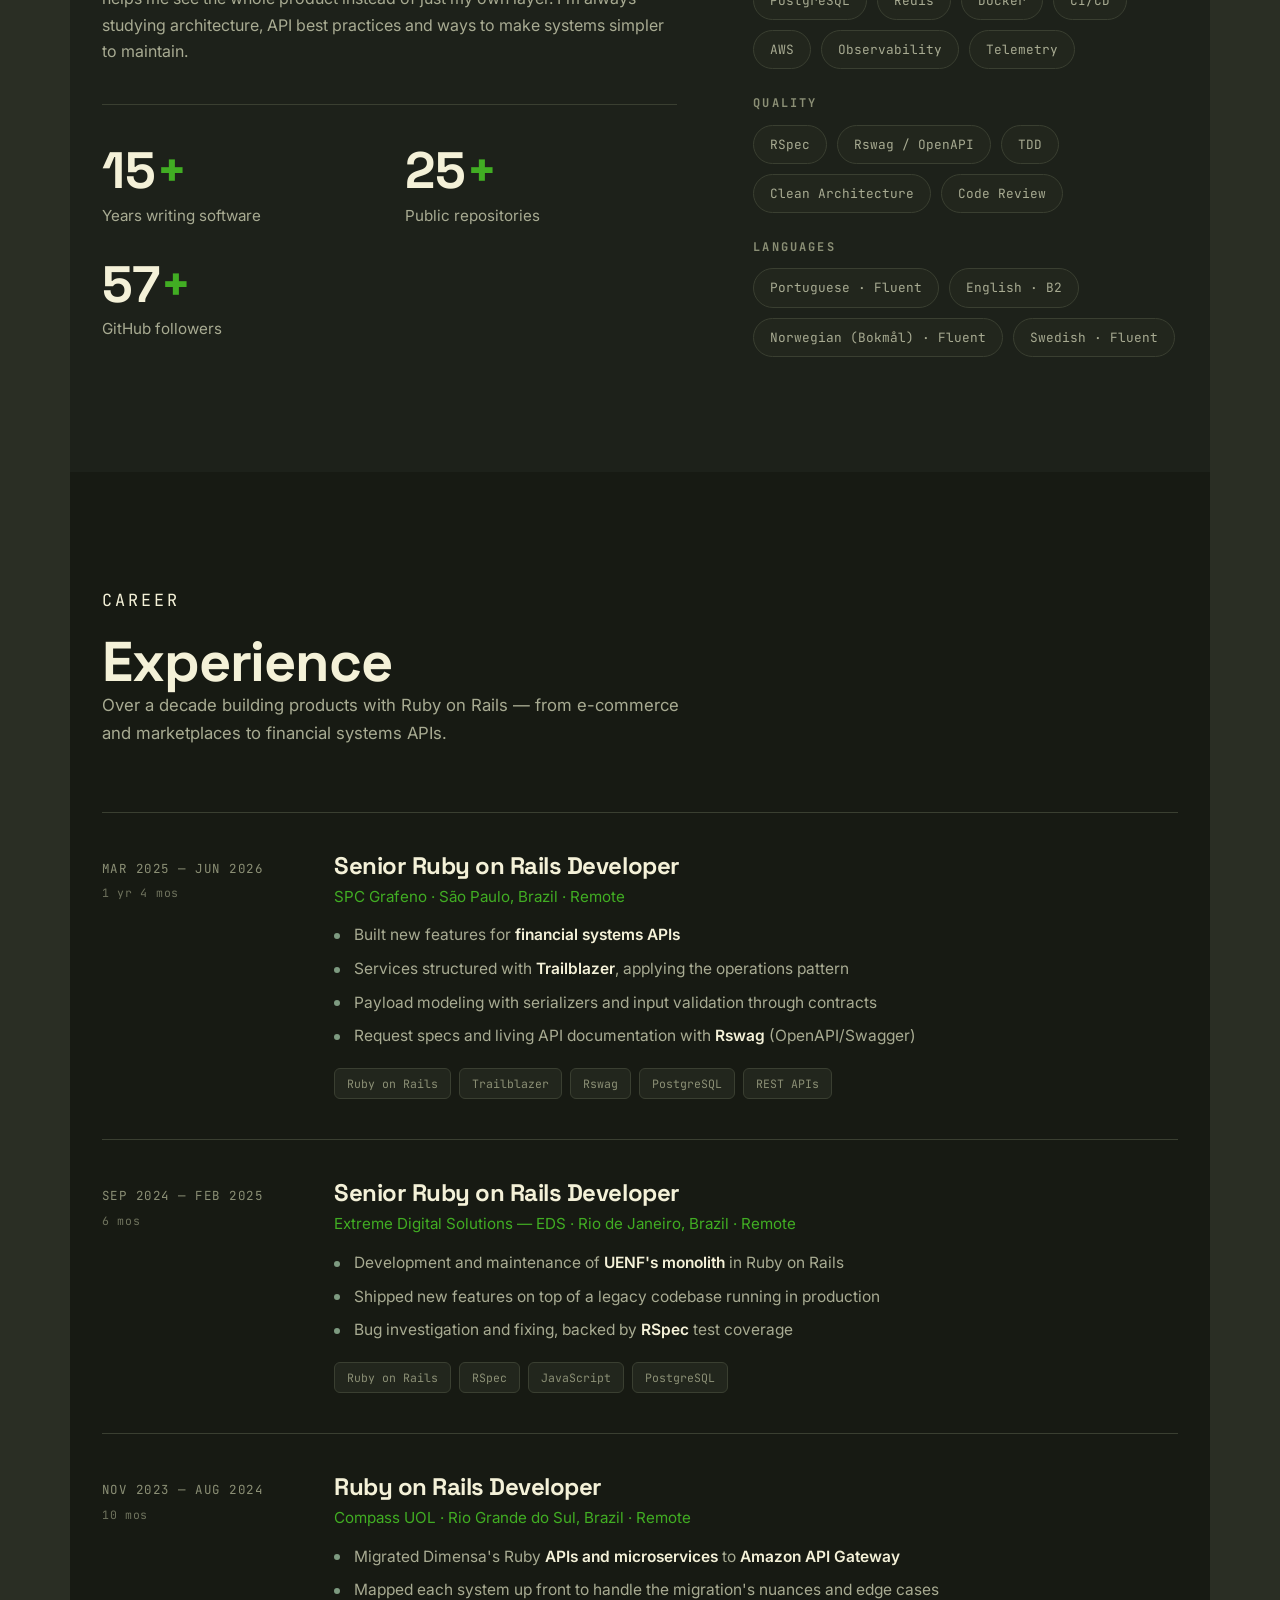
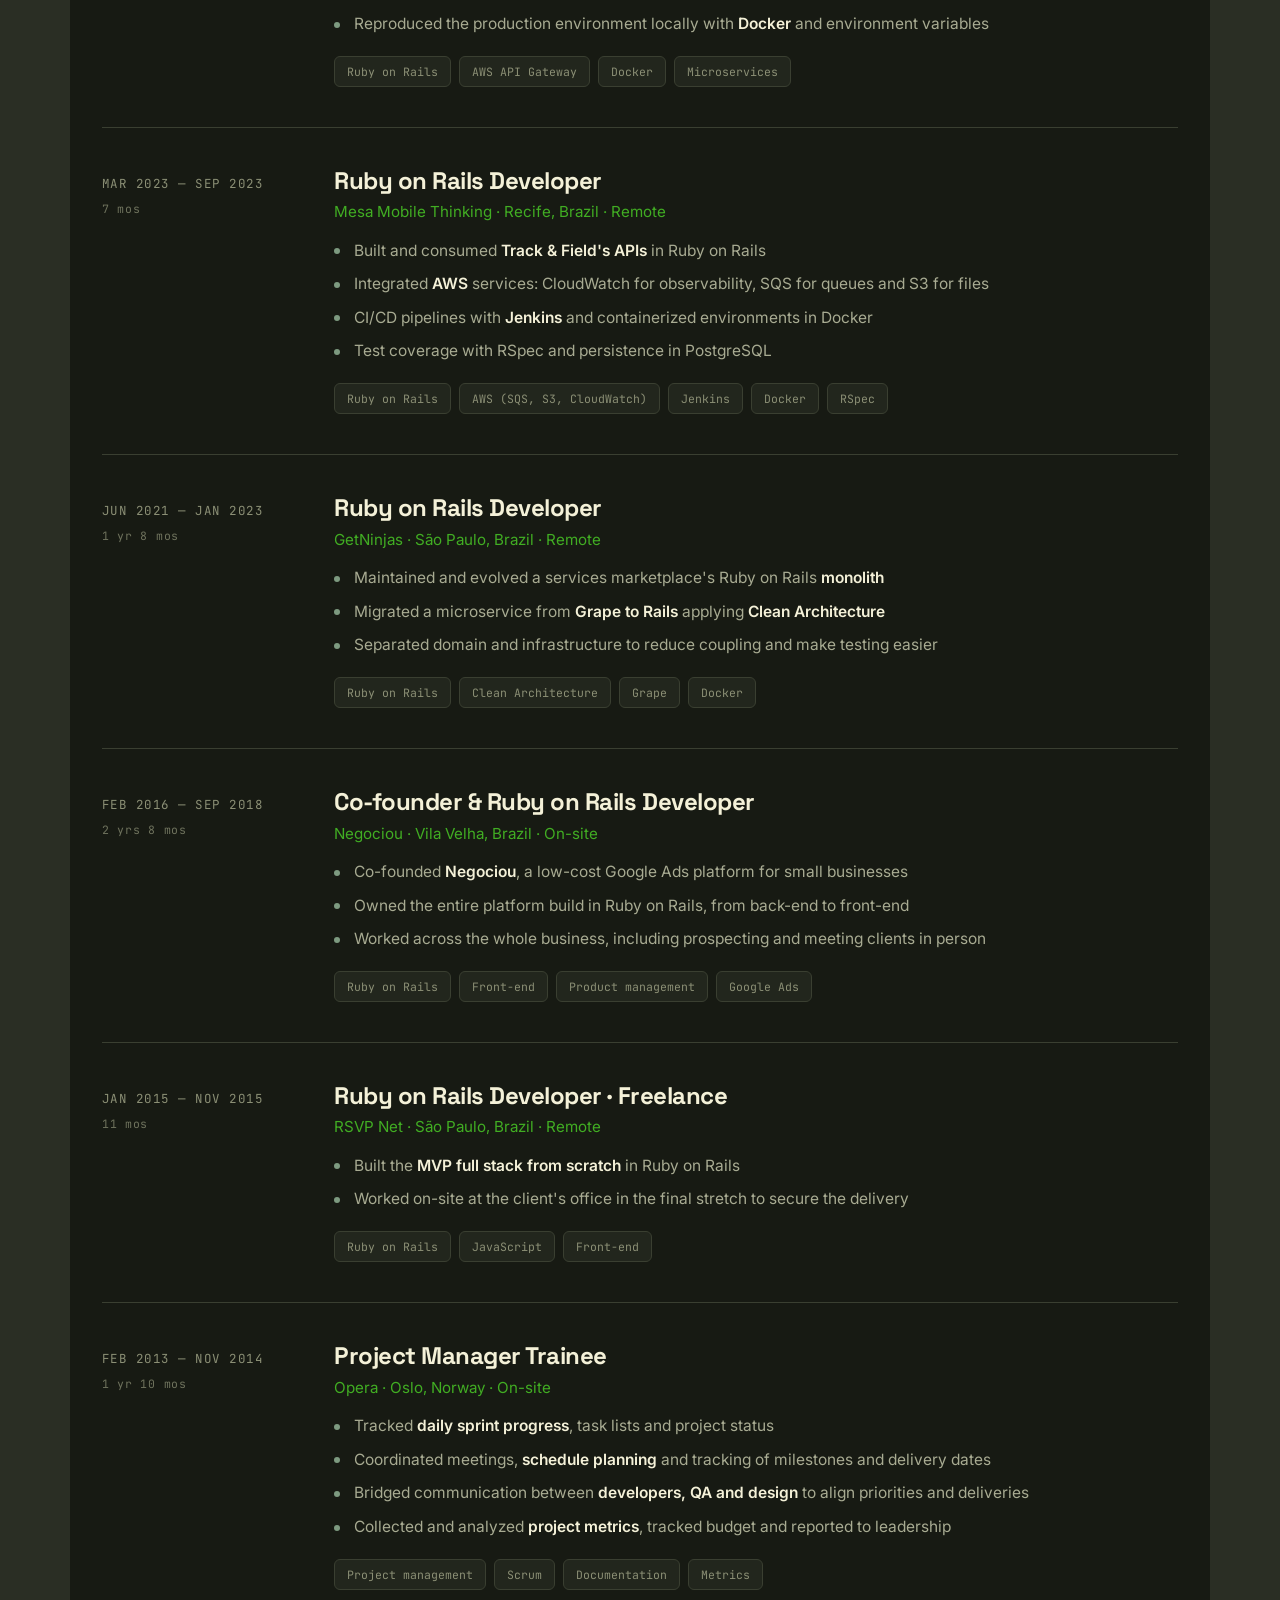
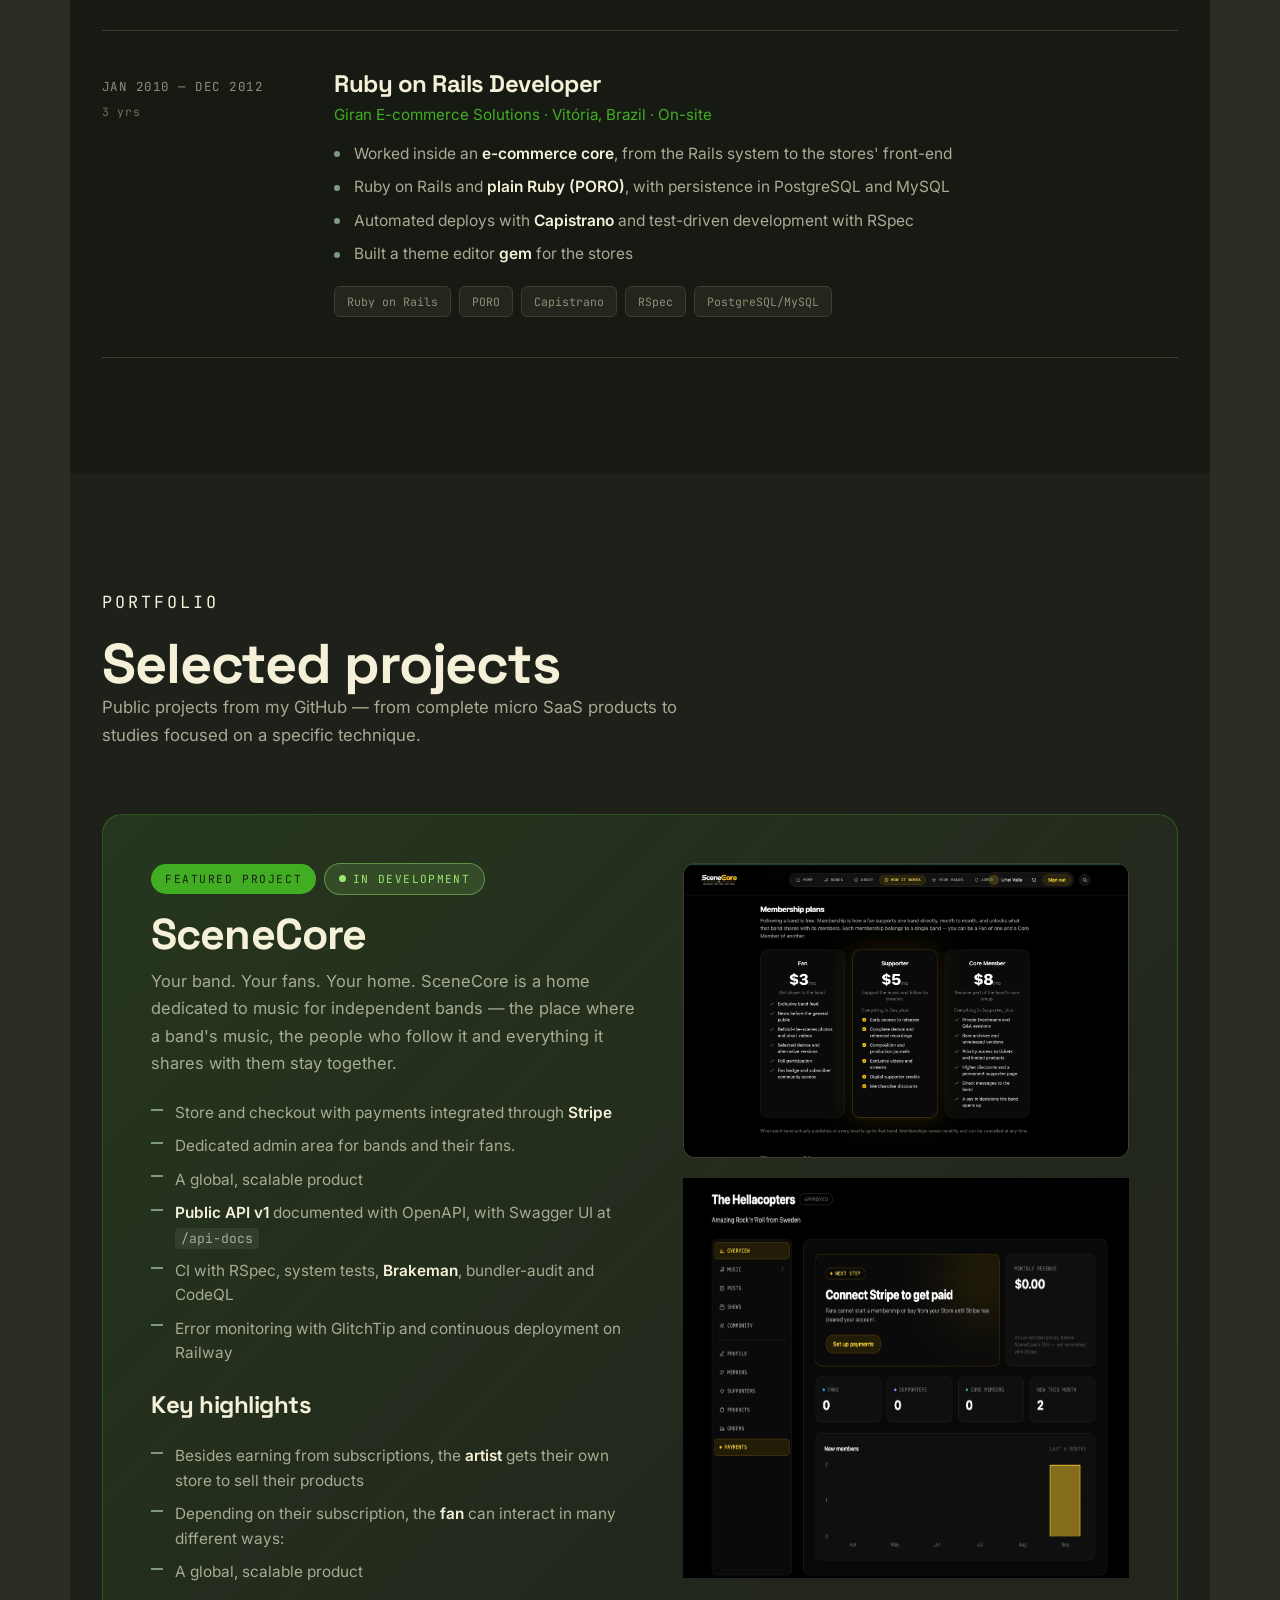
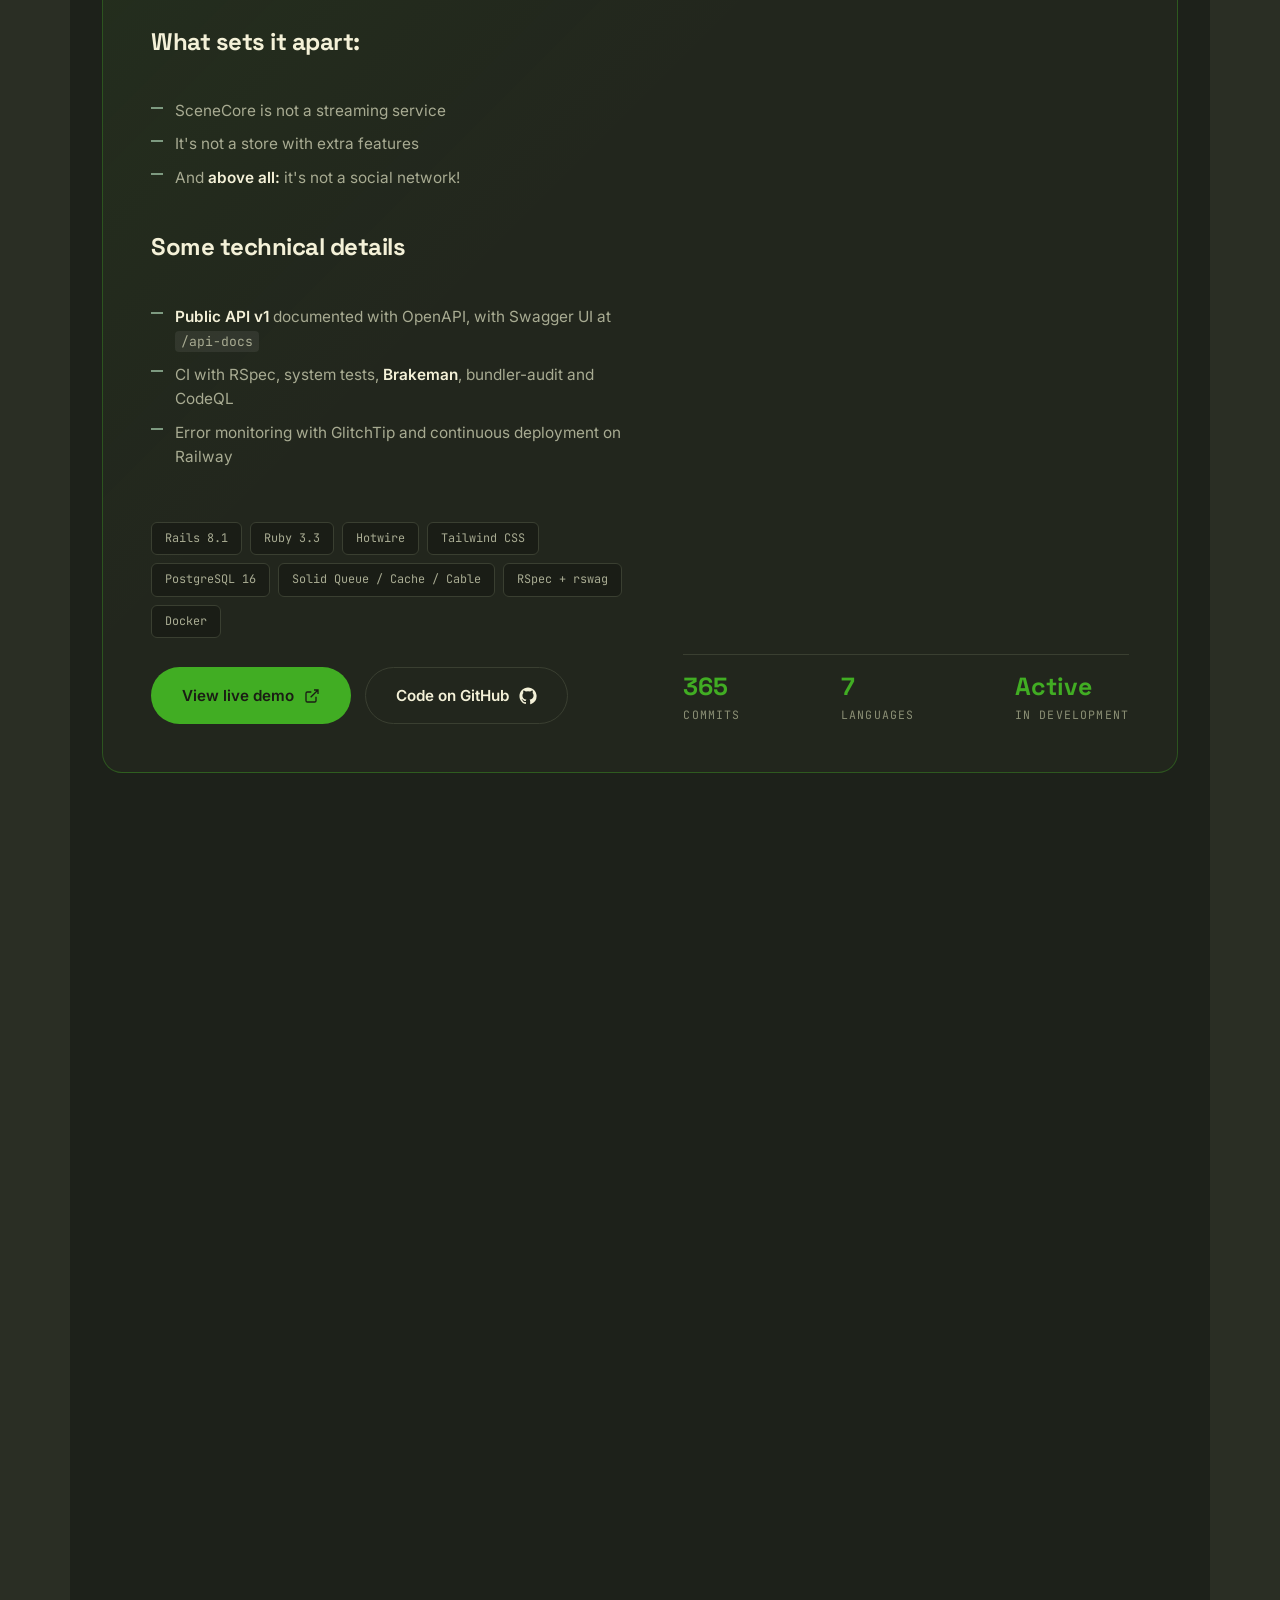
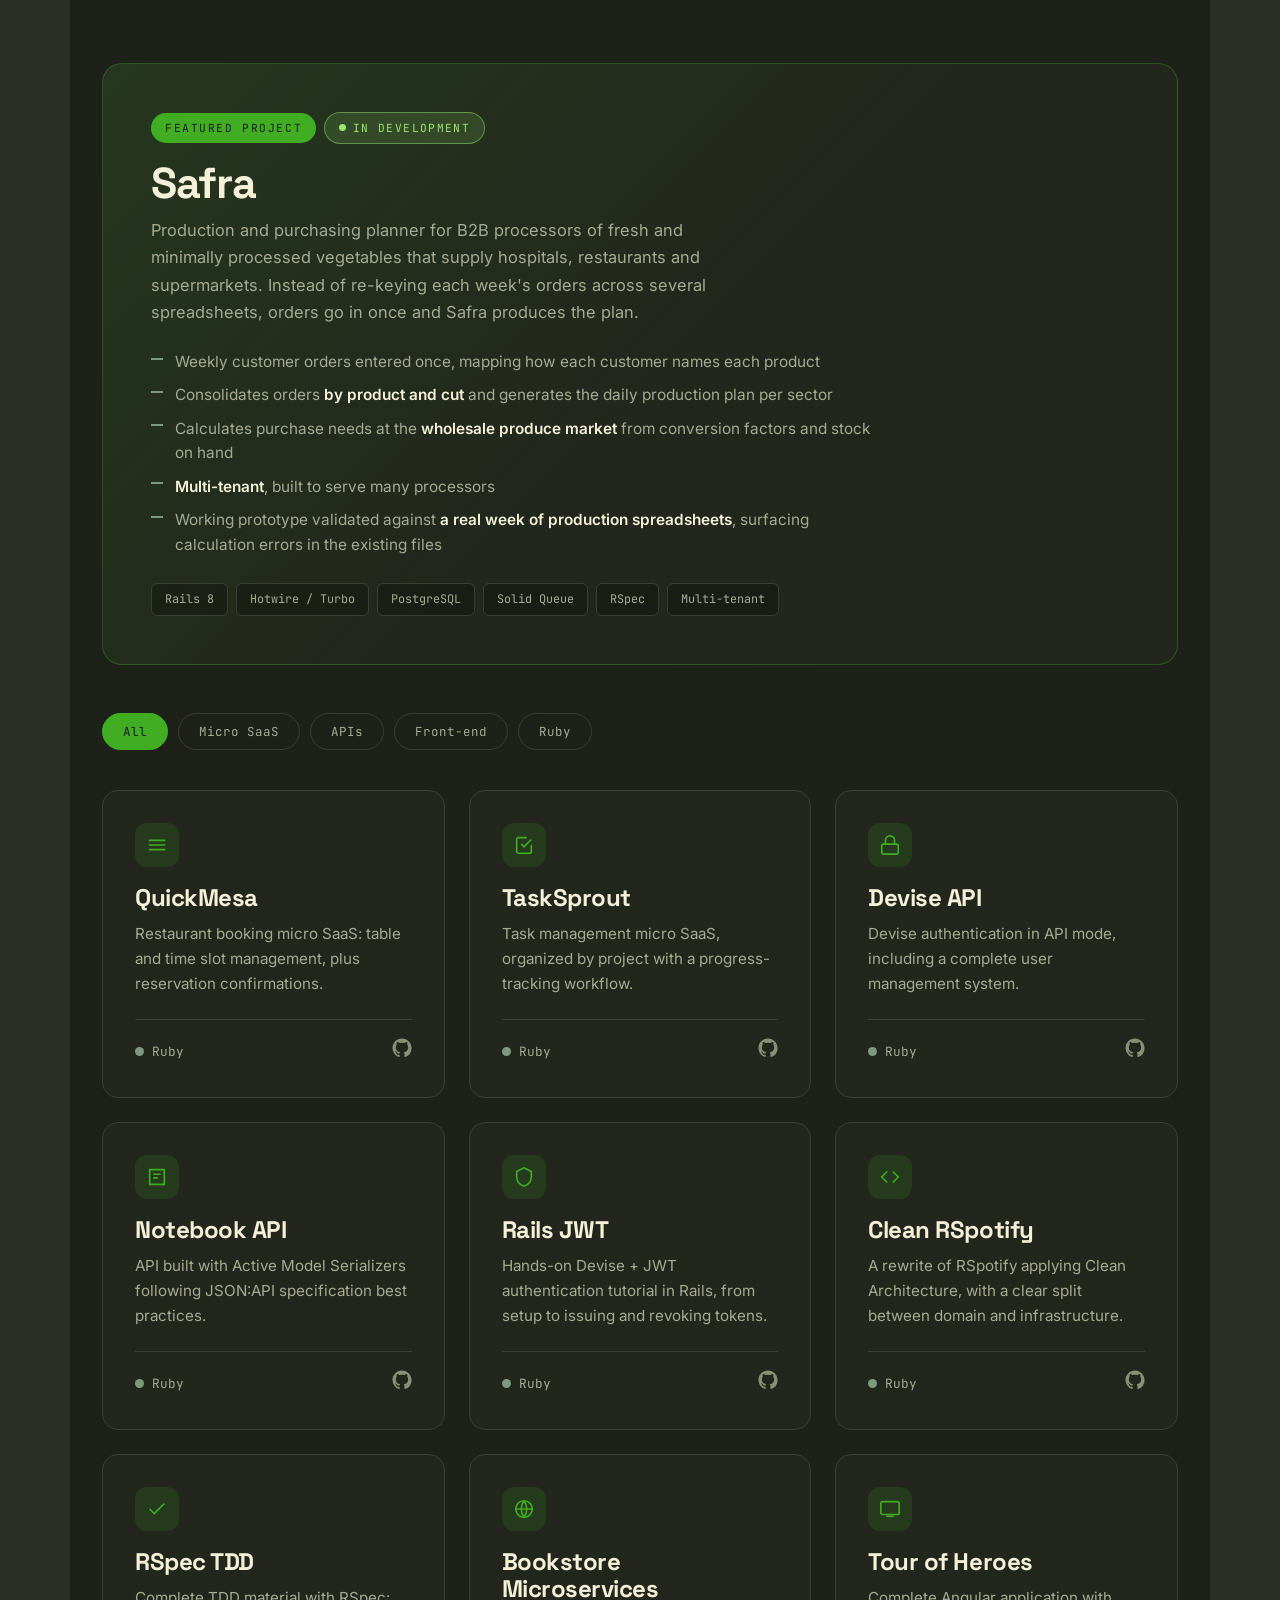
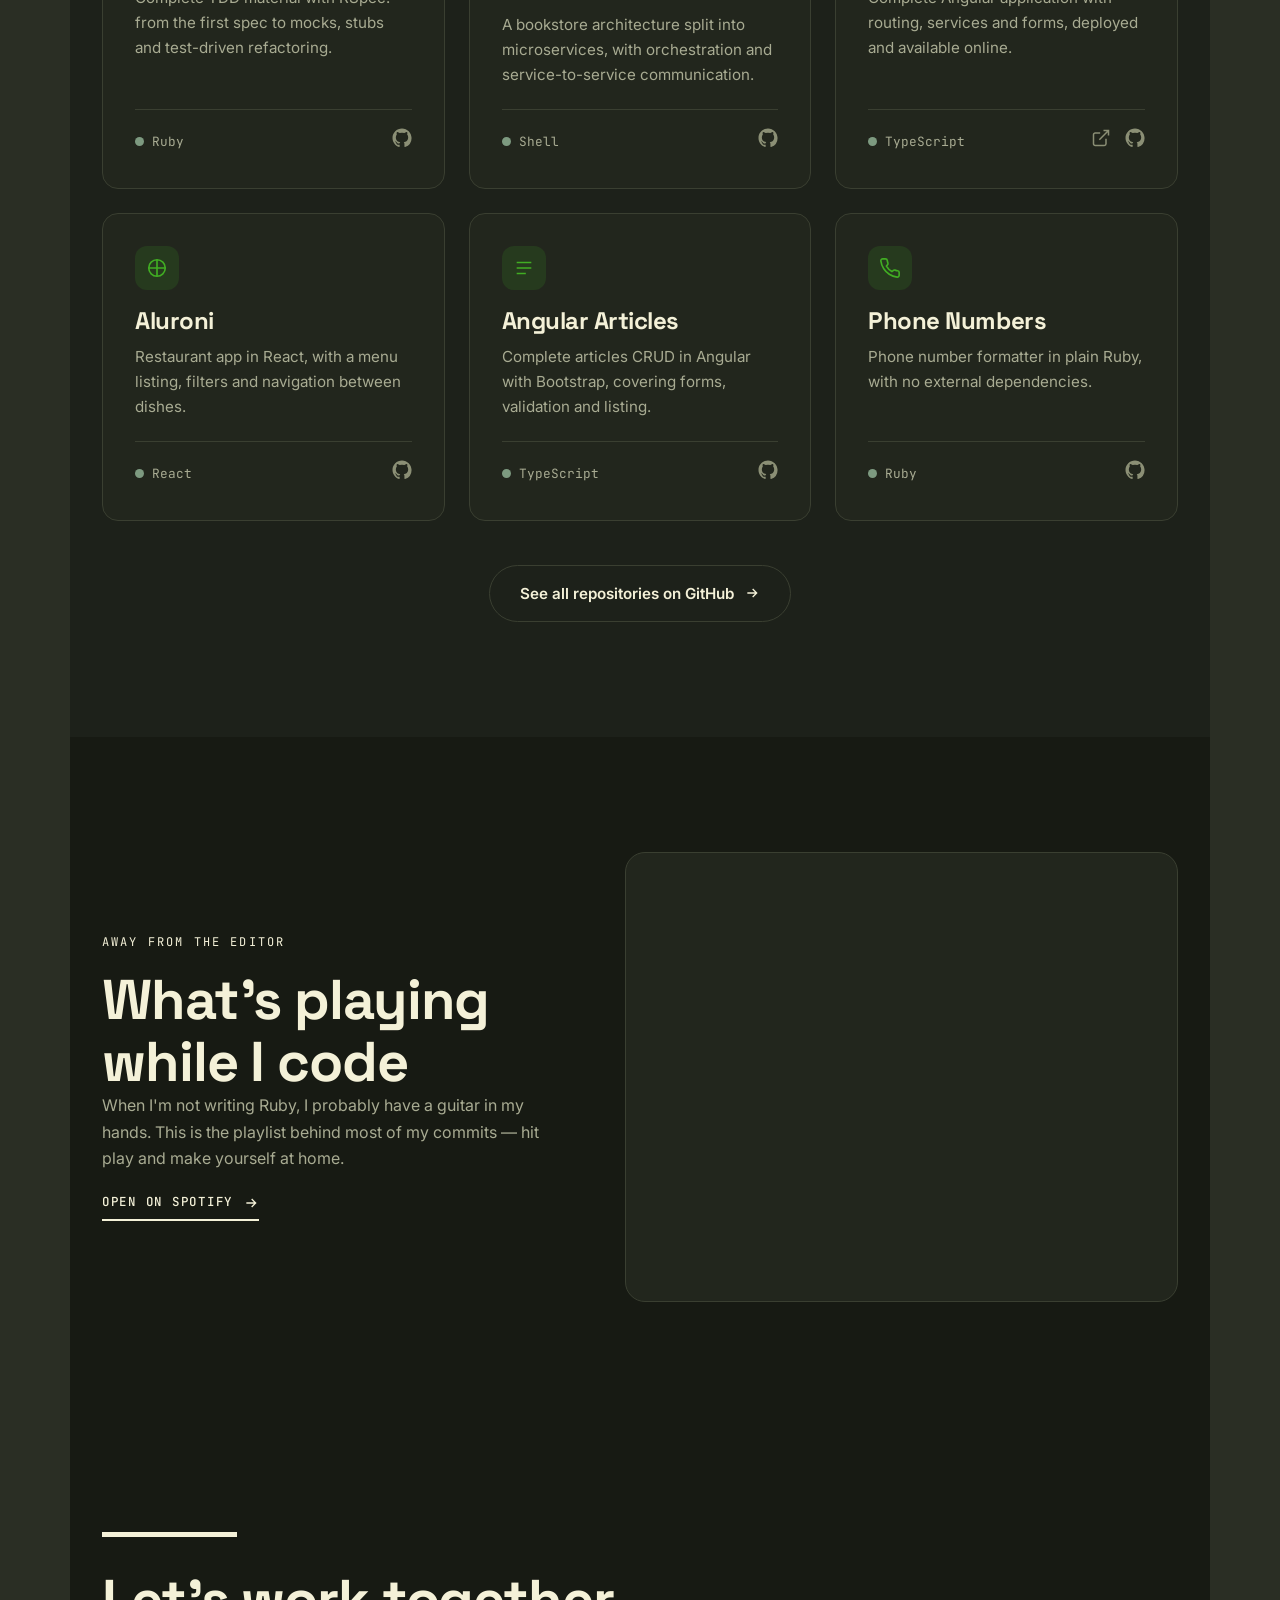
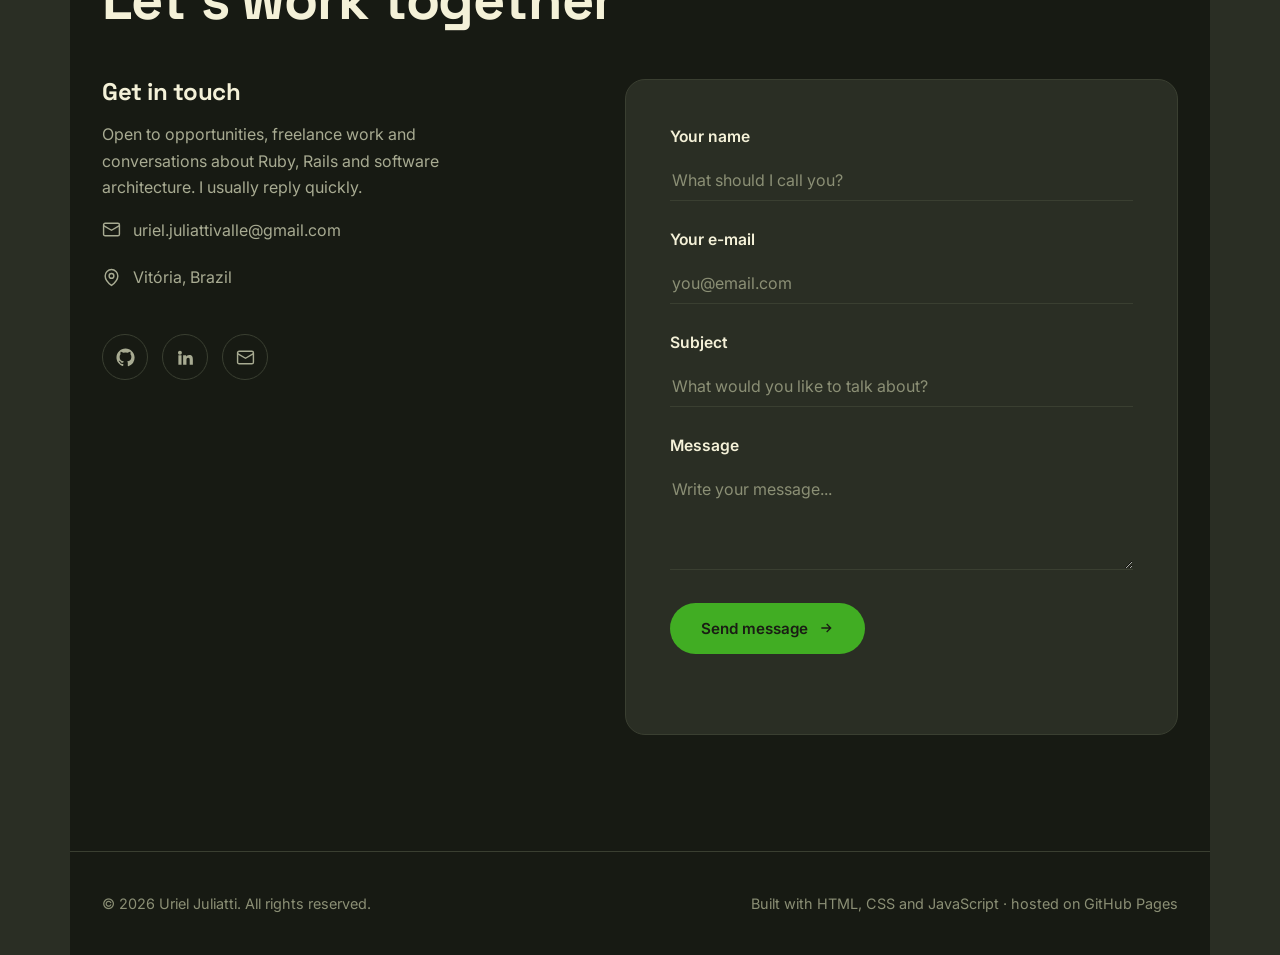
==== commit 1e23e2fe: "Torna o inglês a versão padrão do portfólio Move a página em inglês para a raiz e a em português par" ====
--- a/index.html
+++ b/index.html
@@ -1,19 +1,20 @@
 <!DOCTYPE html>
-<html lang="pt-BR">
+<html lang="en">
 <head>
 <meta charset="utf-8">
 <meta name="viewport" content="width=device-width, initial-scale=1">
 <title>Uriel Juliatti — Software Engineer</title>
-<meta name="description" content="Uriel Juliatti — Software Engineer especializado em Ruby on Rails, APIs e produtos web. Portfólio, projetos e contato.">
+<meta name="description" content="Uriel Juliatti — Software Engineer specializing in Ruby on Rails, APIs and web products. Portfolio, projects and contact.">
 <meta name="author" content="Uriel Juliatti">
 <link rel="canonical" href="https://urieljuliatti85.github.io/">
-<link rel="alternate" hreflang="pt-BR" href="https://urieljuliatti85.github.io/">
-<link rel="alternate" hreflang="en" href="https://urieljuliatti85.github.io/en/">
+<link rel="alternate" hreflang="pt-BR" href="https://urieljuliatti85.github.io/pt/">
+<link rel="alternate" hreflang="en" href="https://urieljuliatti85.github.io/">
 <link rel="alternate" hreflang="x-default" href="https://urieljuliatti85.github.io/">
 
 <meta property="og:type" content="website">
+<meta property="og:locale" content="en_US">
 <meta property="og:title" content="Uriel Juliatti — Software Engineer">
-<meta property="og:description" content="Software Engineer especializado em Ruby on Rails, APIs e produtos web.">
+<meta property="og:description" content="Software Engineer specializing in Ruby on Rails, APIs and web products.">
 <meta property="og:image" content="https://urieljuliatti85.github.io/assets/img/avatar.jpg">
 <meta name="twitter:card" content="summary_large_image">
 <meta name="theme-color" content="#171a13">
@@ -35,15 +36,15 @@
         <span class="brand__mark" aria-hidden="true">
           <svg viewBox="0 0 44 40" fill="none" stroke="currentColor" stroke-width="2.4"
                stroke-linecap="round" stroke-linejoin="round">
-            <!-- cabeça -->
+            <!-- head -->
             <circle cx="22" cy="9.5" r="6.5"/>
             <path d="M15.8 7.2c2.2.5 5.4-.2 7-2 1.1 1.5 2.3 2.2 3.5 2.2"/>
-            <!-- ombros -->
+            <!-- shoulders -->
             <path d="M10 24c.6-3.4 3-5.6 6.4-6.2M34 24c-.6-3.4-3-5.6-6.4-6.2"/>
             <!-- laptop -->
             <rect x="11" y="23.5" width="22" height="11" rx="1.8"/>
             <path d="M7.5 34.5h29"/>
-            <!-- código na tela -->
+            <!-- code on screen -->
             <path d="M18.6 26.8l-2.8 2.4 2.8 2.4"/>
             <path d="M25.4 26.8l2.8 2.4-2.8 2.4"/>
             <path d="M23.2 26.2l-2.4 6"/>
@@ -53,16 +54,16 @@
       </a>
 
       <nav class="nav" id="nav">
-        <a href="#top">Início</a>
-        <a href="#sobre">Sobre</a>
-        <a href="#experiencia">Experiência</a>
-        <a href="#projetos">Projetos</a>
+        <a href="#top">Home</a>
+        <a href="#about">About</a>
+        <a href="#experience">Experience</a>
+        <a href="#projects-section">Projects</a>
         <a href="#playlist">Playlist</a>
-        <a href="#contato">Contato</a>
-        <a class="nav__lang" href="en/index.html" hreflang="en" lang="en" aria-label="Read in English">EN</a>
+        <a href="#contact">Contact</a>
+        <a class="nav__lang" href="pt/index.html" hreflang="pt-BR" lang="pt-BR" aria-label="Ler em português">PT</a>
       </nav>
 
-      <button class="nav-toggle" id="navToggle" aria-label="Abrir menu" aria-expanded="false" aria-controls="nav">
+      <button class="nav-toggle" id="navToggle" aria-label="Open menu" aria-expanded="false" aria-controls="nav">
         <span></span><span></span><span></span>
       </button>
     </div>
@@ -74,28 +75,28 @@
       <div class="wrap hero__grid">
         <div>
           <hr class="rule">
-          <h1>Olá, sou o Uriel Juliatti,<br><span class="accent">Software Engineer</span></h1>
+          <h1>Hi, I'm Uriel Juliatti,<br><span class="accent">Software Engineer</span></h1>
           <p class="hero__lead">
-            Construo aplicações web e APIs com Ruby on Rails, com foco em código
-            testado, arquitetura limpa e produtos que resolvem problema de verdade.
-            Resido em Vitória, Espírito Santo, Brasil.
+            I build web applications and APIs with Ruby on Rails, focused on tested
+            code, clean architecture and products that solve real problems.
+            Based in Vitória, Espírito Santo, Brazil.
           </p>
           <div class="hero__actions">
-            <a class="btn btn--primary" href="#projetos">
-              Ver projetos
+            <a class="btn btn--primary" href="#projects-section">
+              View projects
               <svg width="16" height="16" viewBox="0 0 24 24" fill="none" stroke="currentColor" stroke-width="2" aria-hidden="true"><path d="M5 12h14M13 6l6 6-6 6"/></svg>
             </a>
-            <a class="btn btn--ghost" href="#contato">Entrar em contato</a>
+            <a class="btn btn--ghost" href="#contact">Get in touch</a>
           </div>
         </div>
 
         <aside class="hero__aside">
           <div class="avatar">
             <img src="assets/img/avatar.jpg"
-                 alt="Uriel Juliatti sorrindo enquanto toca guitarra" width="900" height="900">
+                 alt="Uriel Juliatti smiling while playing guitar" width="900" height="900">
           </div>
           <div>
-            <p class="aside-label">Stack principal</p>
+            <p class="aside-label">Main stack</p>
             <ul class="stack-list">
               <li>Ruby</li>
               <li>Rails</li>
@@ -112,10 +113,10 @@
             </ul>
           </div>
           <div>
-            <p class="aside-label">Onde me achar</p>
-            <p>Código aberto no GitHub, conversa no LinkedIn e e-mail sempre respondido.</p>
-            <a class="link-arrow" href="#contato">
-              Fale comigo
+            <p class="aside-label">Where to find me</p>
+            <p>Open source on GitHub, conversations on LinkedIn and every e-mail answered.</p>
+            <a class="link-arrow" href="#contact">
+              Talk to me
               <svg width="16" height="16" viewBox="0 0 24 24" fill="none" stroke="currentColor" stroke-width="2" aria-hidden="true"><path d="M5 12h14M13 6l6 6-6 6"/></svg>
             </a>
           </div>
@@ -123,38 +124,38 @@
       </div>
     </section>
 
-    <!-- ============================= SOBRE ============================ -->
-    <section class="section section--alt" id="sobre">
+    <!-- ============================= ABOUT ============================ -->
+    <section class="section section--alt" id="about">
       <div class="wrap">
         <div class="about__grid">
           <div class="reveal">
-            <p class="eyebrow">Sobre mim</p>
-            <h2>Engenharia de software com foco em Ruby on Rails</h2>
+            <p class="eyebrow">About me</p>
+            <h2>Software engineering with a focus on Ruby on Rails</h2>
             <p>
-              Sou Software Engineer e trabalho com Ruby on Rails desde 2010,
-              construindo APIs, sistemas de autenticação e micro SaaS do zero ao
-              deploy. Gosto de código bem testado — TDD com RSpec é parte do meu
-              fluxo diário, não um detalhe opcional.
+              I'm a Software Engineer and have been working with Ruby on Rails since
+              2010, building APIs, authentication systems and micro SaaS products from
+              scratch to deploy. I like well-tested code — TDD with RSpec is part of my
+              daily workflow, not an optional extra.
             </p>
             <p>
-              Ao longo dos anos passei por back-end, front-end e mobile, o que me
-              ajuda a enxergar o produto inteiro em vez de só a minha camada.
-              Estou sempre estudando arquitetura, boas práticas de API e formas
-              de deixar o sistema mais simples de manter.
+              Over the years I've worked across back-end, front-end and mobile, which
+              helps me see the whole product instead of just my own layer. I'm always
+              studying architecture, API best practices and ways to make systems
+              simpler to maintain.
             </p>
 
             <div class="stats">
               <div class="stat">
                 <div class="stat__value">15<span>+</span></div>
-                <p class="stat__label">Anos escrevendo software</p>
+                <p class="stat__label">Years writing software</p>
               </div>
               <div class="stat">
                 <div class="stat__value" id="statRepos">25<span>+</span></div>
-                <p class="stat__label">Repositórios públicos</p>
+                <p class="stat__label">Public repositories</p>
               </div>
               <div class="stat">
                 <div class="stat__value" id="statFollowers">57<span>+</span></div>
-                <p class="stat__label">Seguidores no GitHub</p>
+                <p class="stat__label">GitHub followers</p>
               </div>
             </div>
           </div>
@@ -196,7 +197,7 @@
               </div>
             </div>
             <div class="skill-group">
-              <h3>Qualidade</h3>
+              <h3>Quality</h3>
               <div class="chips">
                 <span class="chip">RSpec</span>
                 <span class="chip">Rswag / OpenAPI</span>
@@ -206,12 +207,12 @@
               </div>
             </div>
             <div class="skill-group">
-              <h3>Idiomas</h3>
+              <h3>Languages</h3>
               <div class="chips">
-                <span class="chip">Português · Fluente</span>
-                <span class="chip">Inglês · B2</span>
-                <span class="chip">Norueguês (Bokmål) · Fluente</span>
-                <span class="chip">Sueco · Fluente</span>
+                <span class="chip">Portuguese · Fluent</span>
+                <span class="chip">English · B2</span>
+                <span class="chip">Norwegian (Bokmål) · Fluent</span>
+                <span class="chip">Swedish · Fluent</span>
               </div>
             </div>
           </div>
@@ -219,52 +220,52 @@
       </div>
     </section>
 
-    <!-- =========================== EXPERIÊNCIA ======================== -->
-    <section class="section" id="experiencia">
+    <!-- =========================== EXPERIENCE ========================= -->
+    <section class="section" id="experience">
       <div class="wrap">
         <div class="section__head reveal">
-          <p class="eyebrow">Trajetória</p>
-          <h2>Experiência</h2>
-          <p>Mais de uma década construindo produtos com Ruby on Rails — de e-commerce e marketplaces a APIs de sistemas financeiros.</p>
+          <p class="eyebrow">Career</p>
+          <h2>Experience</h2>
+          <p>Over a decade building products with Ruby on Rails — from e-commerce and marketplaces to financial systems APIs.</p>
         </div>
 
         <div class="timeline">
           <article class="timeline__item reveal">
             <div class="timeline__period">
-              mar 2025 — jun 2026
-              <span class="timeline__duration">1 ano 4 meses</span>
+              Mar 2025 — Jun 2026
+              <span class="timeline__duration">1 yr 4 mos</span>
             </div>
             <div>
               <h3 class="timeline__role">Senior Ruby on Rails Developer</h3>
-              <span class="timeline__org">SPC Grafeno · São Paulo · Remoto</span>
+              <span class="timeline__org">SPC Grafeno · São Paulo, Brazil · Remote</span>
               <ul class="timeline__points">
-                <li>Desenvolvimento de novas features para <strong>APIs de sistemas financeiros</strong></li>
-                <li>Serviços estruturados com <strong>Trailblazer</strong>, aplicando o padrão de operations</li>
-                <li>Modelagem de payloads com serializers e validação de entrada via contracts</li>
-                <li>Testes de request e documentação viva das APIs com <strong>Rswag</strong> (OpenAPI/Swagger)</li>
+                <li>Built new features for <strong>financial systems APIs</strong></li>
+                <li>Services structured with <strong>Trailblazer</strong>, applying the operations pattern</li>
+                <li>Payload modeling with serializers and input validation through contracts</li>
+                <li>Request specs and living API documentation with <strong>Rswag</strong> (OpenAPI/Swagger)</li>
               </ul>
               <div class="timeline__stack">
                 <span class="tag">Ruby on Rails</span>
                 <span class="tag">Trailblazer</span>
                 <span class="tag">Rswag</span>
                 <span class="tag">PostgreSQL</span>
-                <span class="tag">APIs REST</span>
+                <span class="tag">REST APIs</span>
               </div>
             </div>
           </article>
 
           <article class="timeline__item reveal">
             <div class="timeline__period">
-              set 2024 — fev 2025
-              <span class="timeline__duration">6 meses</span>
+              Sep 2024 — Feb 2025
+              <span class="timeline__duration">6 mos</span>
             </div>
             <div>
               <h3 class="timeline__role">Senior Ruby on Rails Developer</h3>
-              <span class="timeline__org">Extreme Digital Solutions — EDS · Rio de Janeiro · Remoto</span>
+              <span class="timeline__org">Extreme Digital Solutions — EDS · Rio de Janeiro, Brazil · Remote</span>
               <ul class="timeline__points">
-                <li>Desenvolvimento e manutenção do <strong>monolito da UENF</strong> em Ruby on Rails</li>
-                <li>Implementação de novas funcionalidades sobre uma base legada em produção</li>
-                <li>Investigação e correção de bugs, com cobertura de testes em <strong>RSpec</strong></li>
+                <li>Development and maintenance of <strong>UENF's monolith</strong> in Ruby on Rails</li>
+                <li>Shipped new features on top of a legacy codebase running in production</li>
+                <li>Bug investigation and fixing, backed by <strong>RSpec</strong> test coverage</li>
               </ul>
               <div class="timeline__stack">
                 <span class="tag">Ruby on Rails</span>
@@ -277,39 +278,39 @@
 
           <article class="timeline__item reveal">
             <div class="timeline__period">
-              nov 2023 — ago 2024
-              <span class="timeline__duration">10 meses</span>
+              Nov 2023 — Aug 2024
+              <span class="timeline__duration">10 mos</span>
             </div>
             <div>
-              <h3 class="timeline__role">Desenvolvedor Ruby on Rails</h3>
-              <span class="timeline__org">Compass UOL · Rio Grande do Sul · Remoto</span>
+              <h3 class="timeline__role">Ruby on Rails Developer</h3>
+              <span class="timeline__org">Compass UOL · Rio Grande do Sul, Brazil · Remote</span>
               <ul class="timeline__points">
-                <li>Migração de <strong>APIs e microsserviços</strong> Ruby da Dimensa para o <strong>Amazon API Gateway</strong></li>
-                <li>Mapeamento prévio de cada sistema para tratar nuances e exclusividades da migração</li>
-                <li>Reprodução do ambiente de produção localmente com <strong>Docker</strong> e variáveis de ambiente</li>
+                <li>Migrated Dimensa's Ruby <strong>APIs and microservices</strong> to <strong>Amazon API Gateway</strong></li>
+                <li>Mapped each system up front to handle the migration's nuances and edge cases</li>
+                <li>Reproduced the production environment locally with <strong>Docker</strong> and environment variables</li>
               </ul>
               <div class="timeline__stack">
                 <span class="tag">Ruby on Rails</span>
                 <span class="tag">AWS API Gateway</span>
                 <span class="tag">Docker</span>
-                <span class="tag">Microsserviços</span>
+                <span class="tag">Microservices</span>
               </div>
             </div>
           </article>
 
           <article class="timeline__item reveal">
             <div class="timeline__period">
-              mar 2023 — set 2023
-              <span class="timeline__duration">7 meses</span>
+              Mar 2023 — Sep 2023
+              <span class="timeline__duration">7 mos</span>
             </div>
             <div>
-              <h3 class="timeline__role">Desenvolvedor Ruby on Rails</h3>
-              <span class="timeline__org">Mesa Mobile Thinking · Recife · Remoto</span>
+              <h3 class="timeline__role">Ruby on Rails Developer</h3>
+              <span class="timeline__org">Mesa Mobile Thinking · Recife, Brazil · Remote</span>
               <ul class="timeline__points">
-                <li>Desenvolvimento e consumo das <strong>APIs da Track &amp; Field</strong> em Ruby on Rails</li>
-                <li>Integração com serviços <strong>AWS</strong>: CloudWatch para observabilidade, SQS para filas e S3 para arquivos</li>
-                <li>Pipelines de CI/CD com <strong>Jenkins</strong> e ambientes conteinerizados em Docker</li>
-                <li>Cobertura de testes em RSpec e persistência em PostgreSQL</li>
+                <li>Built and consumed <strong>Track &amp; Field's APIs</strong> in Ruby on Rails</li>
+                <li>Integrated <strong>AWS</strong> services: CloudWatch for observability, SQS for queues and S3 for files</li>
+                <li>CI/CD pipelines with <strong>Jenkins</strong> and containerized environments in Docker</li>
+                <li>Test coverage with RSpec and persistence in PostgreSQL</li>
               </ul>
               <div class="timeline__stack">
                 <span class="tag">Ruby on Rails</span>
@@ -323,16 +324,16 @@
 
           <article class="timeline__item reveal">
             <div class="timeline__period">
-              jun 2021 — jan 2023
-              <span class="timeline__duration">1 ano 8 meses</span>
+              Jun 2021 — Jan 2023
+              <span class="timeline__duration">1 yr 8 mos</span>
             </div>
             <div>
-              <h3 class="timeline__role">Desenvolvedor Ruby on Rails</h3>
-              <span class="timeline__org">GetNinjas · São Paulo · Remoto</span>
+              <h3 class="timeline__role">Ruby on Rails Developer</h3>
+              <span class="timeline__org">GetNinjas · São Paulo, Brazil · Remote</span>
               <ul class="timeline__points">
-                <li>Manutenção e evolução do <strong>monolito</strong> em Ruby on Rails de um marketplace de serviços</li>
-                <li>Migração de um microsserviço de <strong>Grape para Rails</strong> aplicando <strong>Clean Architecture</strong></li>
-                <li>Separação de domínio e infraestrutura para reduzir acoplamento e facilitar testes</li>
+                <li>Maintained and evolved a services marketplace's Ruby on Rails <strong>monolith</strong></li>
+                <li>Migrated a microservice from <strong>Grape to Rails</strong> applying <strong>Clean Architecture</strong></li>
+                <li>Separated domain and infrastructure to reduce coupling and make testing easier</li>
               </ul>
               <div class="timeline__stack">
                 <span class="tag">Ruby on Rails</span>
@@ -345,21 +346,21 @@
 
           <article class="timeline__item reveal">
             <div class="timeline__period">
-              fev 2016 — set 2018
-              <span class="timeline__duration">2 anos 8 meses</span>
+              Feb 2016 — Sep 2018
+              <span class="timeline__duration">2 yrs 8 mos</span>
             </div>
             <div>
-              <h3 class="timeline__role">Co-fundador e Ruby on Rails Developer</h3>
-              <span class="timeline__org">Negociou · Vila Velha, ES · Presencial</span>
+              <h3 class="timeline__role">Co-founder &amp; Ruby on Rails Developer</h3>
+              <span class="timeline__org">Negociou · Vila Velha, Brazil · On-site</span>
               <ul class="timeline__points">
-                <li>Co-fundei a <strong>Negociou</strong>, plataforma de anúncios do Google de baixo custo para pequenos negócios</li>
-                <li>Responsável pelo desenvolvimento integral da plataforma em Ruby on Rails, do back-end ao front-end</li>
-                <li>Atuação no negócio como um todo, incluindo prospecção e atendimento presencial a clientes</li>
+                <li>Co-founded <strong>Negociou</strong>, a low-cost Google Ads platform for small businesses</li>
+                <li>Owned the entire platform build in Ruby on Rails, from back-end to front-end</li>
+                <li>Worked across the whole business, including prospecting and meeting clients in person</li>
               </ul>
               <div class="timeline__stack">
                 <span class="tag">Ruby on Rails</span>
                 <span class="tag">Front-end</span>
-                <span class="tag">Gestão de produto</span>
+                <span class="tag">Product management</span>
                 <span class="tag">Google Ads</span>
               </div>
             </div>
@@ -367,15 +368,15 @@
 
           <article class="timeline__item reveal">
             <div class="timeline__period">
-              jan 2015 — nov 2015
-              <span class="timeline__duration">11 meses</span>
+              Jan 2015 — Nov 2015
+              <span class="timeline__duration">11 mos</span>
             </div>
             <div>
-              <h3 class="timeline__role">Desenvolvedor Ruby on Rails · Freelance</h3>
-              <span class="timeline__org">RSVP Net · São Paulo · Remoto</span>
+              <h3 class="timeline__role">Ruby on Rails Developer · Freelance</h3>
+              <span class="timeline__org">RSVP Net · São Paulo, Brazil · Remote</span>
               <ul class="timeline__points">
-                <li>Desenvolvimento <strong>full stack do MVP do zero</strong> em Ruby on Rails</li>
-                <li>Alocação presencial no cliente na reta final do projeto para garantir a entrega</li>
+                <li>Built the <strong>MVP full stack from scratch</strong> in Ruby on Rails</li>
+                <li>Worked on-site at the client's office in the final stretch to secure the delivery</li>
               </ul>
               <div class="timeline__stack">
                 <span class="tag">Ruby on Rails</span>
@@ -387,40 +388,40 @@
 
           <article class="timeline__item reveal">
             <div class="timeline__period">
-              fev 2013 — nov 2014
-              <span class="timeline__duration">1 ano 10 meses</span>
+              Feb 2013 — Nov 2014
+              <span class="timeline__duration">1 yr 10 mos</span>
             </div>
             <div>
               <h3 class="timeline__role">Project Manager Trainee</h3>
-              <span class="timeline__org">Opera · Oslo, Noruega · Presencial</span>
+              <span class="timeline__org">Opera · Oslo, Norway · On-site</span>
               <ul class="timeline__points">
-                <li>Acompanhamento do <strong>progresso diário das sprints</strong>, com listas de tarefas e status dos projetos</li>
-                <li>Coordenação de reuniões, <strong>planejamento de cronogramas</strong> e controle de marcos e prazos de entrega</li>
-                <li>Ponte de comunicação entre <strong>desenvolvedores, QA e design</strong> para alinhar prioridades e entregas</li>
-                <li>Coleta e análise de <strong>métricas de projeto</strong>, controle de orçamento e relatórios para a liderança</li>
+                <li>Tracked <strong>daily sprint progress</strong>, task lists and project status</li>
+                <li>Coordinated meetings, <strong>schedule planning</strong> and tracking of milestones and delivery dates</li>
+                <li>Bridged communication between <strong>developers, QA and design</strong> to align priorities and deliveries</li>
+                <li>Collected and analyzed <strong>project metrics</strong>, tracked budget and reported to leadership</li>
               </ul>
               <div class="timeline__stack">
-                <span class="tag">Gestão de projetos</span>
+                <span class="tag">Project management</span>
                 <span class="tag">Scrum</span>
-                <span class="tag">Documentação</span>
-                <span class="tag">Métricas</span>
+                <span class="tag">Documentation</span>
+                <span class="tag">Metrics</span>
               </div>
             </div>
           </article>
 
           <article class="timeline__item reveal">
             <div class="timeline__period">
-              jan 2010 — dez 2012
-              <span class="timeline__duration">3 anos</span>
+              Jan 2010 — Dec 2012
+              <span class="timeline__duration">3 yrs</span>
             </div>
             <div>
-              <h3 class="timeline__role">Desenvolvedor Ruby on Rails</h3>
-              <span class="timeline__org">Giran E-commerce Solutions · Vitória, ES · Presencial</span>
+              <h3 class="timeline__role">Ruby on Rails Developer</h3>
+              <span class="timeline__org">Giran E-commerce Solutions · Vitória, Brazil · On-site</span>
               <ul class="timeline__points">
-                <li>Desenvolvimento dentro de um <strong>core de e-commerce</strong>, do sistema Rails ao front-end das lojas</li>
-                <li>Ruby on Rails e <strong>Ruby puro (PORO)</strong>, com persistência em PostgreSQL e MySQL</li>
-                <li>Deploys automatizados com <strong>Capistrano</strong> e desenvolvimento orientado a testes com RSpec</li>
-                <li>Construção de uma <strong>gem</strong> de editor de temas para as lojas</li>
+                <li>Worked inside an <strong>e-commerce core</strong>, from the Rails system to the stores' front-end</li>
+                <li>Ruby on Rails and <strong>plain Ruby (PORO)</strong>, with persistence in PostgreSQL and MySQL</li>
+                <li>Automated deploys with <strong>Capistrano</strong> and test-driven development with RSpec</li>
+                <li>Built a theme editor <strong>gem</strong> for the stores</li>
               </ul>
               <div class="timeline__stack">
                 <span class="tag">Ruby on Rails</span>
@@ -435,53 +436,53 @@
       </div>
     </section>
 
-    <!-- ============================ PROJETOS ========================== -->
-    <section class="section section--alt" id="projetos">
+    <!-- ============================ PROJECTS ========================== -->
+    <section class="section section--alt" id="projects-section">
       <div class="wrap">
         <div class="section__head reveal">
-          <p class="eyebrow">Portfólio</p>
-          <h2>Projetos selecionados</h2>
-          <p>Projetos públicos do meu GitHub — de micro SaaS completos a estudos focados em uma técnica específica.</p>
+          <p class="eyebrow">Portfolio</p>
+          <h2>Selected projects</h2>
+          <p>Public projects from my GitHub — from complete micro SaaS products to studies focused on a specific technique.</p>
         </div>
 
         <article class="featured reveal">
           <div class="featured__body">
             <div class="featured__badges">
-              <span class="featured__badge">Projeto em destaque</span>
-              <span class="featured__status">Em desenvolvimento</span>
+              <span class="featured__badge">Featured project</span>
+              <span class="featured__status">In development</span>
             </div>
             <h3 class="featured__title">SceneCore</h3>
             <p class="featured__lead">
-             Sua banda. Seus fãs. Sua casa. 
-              O SceneCore é um lar dedicado à música para bandas independentes — o lugar onde a música da banda, as pessoas que a acompanham e tudo o que ela compartilha com elas permanecem unidos.
+             Your band. Your fans. Your home.
+              SceneCore is a home dedicated to music for independent bands — the place where a band's music, the people who follow it and everything it shares with them stay together.
 
             </p>
 
             <ul class="featured__points">
-              <li>Loja e checkout com integração de pagamentos via <strong>Stripe</strong></li>
-              <li>Área administrativa própria para as bandas, os fãs.</li>
-              <li>É um produto global e escalável</li>
-              <li><strong>API pública v1</strong> documentada em OpenAPI, com Swagger UI em <code>/api-docs</code></li>
-              <li>CI com RSpec, testes de sistema, <strong>Brakeman</strong>, bundler-audit e CodeQL</li>
-              <li>Monitoramento de erros com GlitchTip e deploy contínuo na Railway</li>
+              <li>Store and checkout with payments integrated through <strong>Stripe</strong></li>
+              <li>Dedicated admin area for bands and their fans.</li>
+              <li>A global, scalable product</li>
+              <li><strong>Public API v1</strong> documented with OpenAPI, with Swagger UI at <code>/api-docs</code></li>
+              <li>CI with RSpec, system tests, <strong>Brakeman</strong>, bundler-audit and CodeQL</li>
+              <li>Error monitoring with GlitchTip and continuous deployment on Railway</li>
             </ul>
-            <h3> Principais diferenciais</h3> <br />
+            <h3> Key highlights</h3> <br />
              <ul class="featured__points">
-              <li>O <strong>artista</strong> além de receber pelas assinaturas possui a própria loja onde pode vender seus produtos</li>
-              <li>O <strong>fã</strong> pode, dependendo da assinatura receber, interagir de inúmeras formas:</li>
-              <li>É um produto global e escalável</li>
+              <li>Besides earning from subscriptions, the <strong>artist</strong> gets their own store to sell their products</li>
+              <li>Depending on their subscription, the <strong>fan</strong> can interact in many different ways:</li>
+              <li>A global, scalable product</li>
               
               <br />
-              <h3>O diferencial:</h3> <br />
-              <li>O SceneCore não é um serviço de streaming</li>
-              <li>Não é uma loja com recursos extras</li>
-              <li>E <strong>principalmente:</strong> Não é uma rede social! </li>
+              <h3>What sets it apart:</h3> <br />
+              <li>SceneCore is not a streaming service</li>
+              <li>It's not a store with extra features</li>
+              <li>And <strong>above all:</strong> it's not a social network!</li>
 
               <br />
-              <h3>Alguns dados técnicos</h3> <br />
-              <li><strong>API pública v1</strong> documentada em OpenAPI, com Swagger UI em <code>/api-docs</code></li>
-              <li>CI com RSpec, testes de sistema, <strong>Brakeman</strong>, bundler-audit e CodeQL</li>
-              <li>Monitoramento de erros com GlitchTip e deploy contínuo na Railway</li>
+              <h3>Some technical details</h3> <br />
+              <li><strong>Public API v1</strong> documented with OpenAPI, with Swagger UI at <code>/api-docs</code></li>
+              <li>CI with RSpec, system tests, <strong>Brakeman</strong>, bundler-audit and CodeQL</li>
+              <li>Error monitoring with GlitchTip and continuous deployment on Railway</li>
             </ul>
              <br />
             
@@ -500,11 +501,11 @@
 
             <div class="featured__actions">
               <a class="btn btn--primary" href="https://web-production-4c75.up.railway.app/how-it-works" target="_blank" rel="noopener">
-                Ver demo no ar
+                View live demo
                 <svg width="16" height="16" viewBox="0 0 24 24" fill="none" stroke="currentColor" stroke-width="2" aria-hidden="true"><path d="M18 13v6a2 2 0 0 1-2 2H5a2 2 0 0 1-2-2V8a2 2 0 0 1 2-2h6"/><path d="M15 3h6v6M10 14L21 3"/></svg>
               </a>
               <a class="btn btn--ghost" href="https://github.com/urieljuliatti85/scenecore" target="_blank" rel="noopener">
-                Código no GitHub
+                Code on GitHub
                 <svg width="18" height="18" viewBox="0 0 24 24" fill="currentColor" aria-hidden="true"><path d="M12 .5C5.7.5.6 5.6.6 11.9c0 5 3.3 9.3 7.8 10.8.6.1.8-.2.8-.6v-2c-3.2.7-3.9-1.5-3.9-1.5-.5-1.3-1.3-1.7-1.3-1.7-1-.7.1-.7.1-.7 1.1.1 1.7 1.2 1.7 1.2 1 1.7 2.7 1.2 3.4.9.1-.7.4-1.2.7-1.5-2.6-.3-5.3-1.3-5.3-5.8 0-1.3.5-2.3 1.2-3.1-.1-.3-.5-1.5.1-3.1 0 0 1-.3 3.2 1.2a11 11 0 0 1 5.8 0c2.2-1.5 3.2-1.2 3.2-1.2.6 1.6.2 2.8.1 3.1.8.8 1.2 1.8 1.2 3.1 0 4.5-2.7 5.5-5.3 5.8.4.4.8 1.1.8 2.2v3.3c0 .4.2.7.8.6a11.4 11.4 0 0 0 7.8-10.8C23.4 5.6 18.3.5 12 .5z"/></svg>
               </a>
             </div>
@@ -513,9 +514,9 @@
           <aside class="featured__side">
             <button class="featured__shot" type="button"
                     data-lightbox="assets/img/scenecore.jpg"
-                    aria-label="Ampliar a imagem da home do SceneCore">
+                    aria-label="Enlarge the SceneCore home page image">
               <img src="assets/img/scenecore.jpg"
-                   alt="Home do SceneCore, com o destaque &quot;Planos para cada ocasião de se aproximar da banda&quot;"
+                   alt="SceneCore home page, highlighting &quot;Plans for every way to get closer to the band&quot;"
                    width="1400" height="740" loading="lazy">
               <span class="featured__zoom" aria-hidden="true">
                 <svg width="18" height="18" viewBox="0 0 24 24" fill="none" stroke="currentColor" stroke-width="2" stroke-linecap="round"><circle cx="11" cy="11" r="7"/><path d="M20 20l-3.5-3.5M11 8v6M8 11h6"/></svg>
@@ -523,7 +524,7 @@
             </button>
 
               <img src="assets/img/scenecore_2.jpg"
-                   alt="Home do SceneCore, com o destaque &quot;Planos para cada ocasião de se aproximar da banda&quot;"
+                   alt="SceneCore home page, highlighting &quot;Plans for every way to get closer to the band&quot;"
                    width="1400" height="400" loading="lazy">
 
             <div class="featured__meta">
@@ -533,11 +534,11 @@
               </div>
               <div class="featured__stat">
                 <span class="featured__stat-value">7</span>
-                <span class="featured__stat-label">linguagens</span>
+                <span class="featured__stat-label">languages</span>
               </div>
               <div class="featured__stat">
-                <span class="featured__stat-value">Ativo</span>
-                <span class="featured__stat-label">em desenvolvimento</span>
+                <span class="featured__stat-value">Active</span>
+                <span class="featured__stat-label">in development</span>
               </div>
             </div>
           </aside>
@@ -545,22 +546,22 @@
         <article class="featured reveal">
           <div class="featured__body">
             <div class="featured__badges">
-              <span class="featured__badge">Projeto em destaque</span>
-              <span class="featured__status">Em desenvolvimento</span>
+              <span class="featured__badge">Featured project</span>
+              <span class="featured__status">In development</span>
             </div>
             <h3 class="featured__title">EloShop</h3>
             <p class="featured__lead">
-              E-commerce e marketplace dedicado a quem fabrica artesanato e
-              produtos feitos à mão. Projeto em desenvolvimento ativo,
-              construído com a stack mais recente do Rails.
+              E-commerce and marketplace dedicated to makers of crafts and
+              handmade products. Under active development, built with the
+              latest Rails stack.
             </p>
 
             <ul class="featured__points">
-              <li>Loja e checkout com integração de pagamentos via <strong>Mercado Pago</strong></li>
-              <li>Área administrativa própria para ateliês, catálogo e pedidos</li>
-              <li><strong>API pública v1</strong> documentada em OpenAPI, com Swagger UI em <code>/api-docs</code></li>
-              <li>CI com RSpec, testes de sistema, <strong>Brakeman</strong>, bundler-audit e CodeQL</li>
-              <li>Monitoramento de erros com GlitchTip e deploy contínuo na Railway</li>
+              <li>Store and checkout with payments integrated through <strong>Mercado Pago</strong></li>
+              <li>Dedicated admin area for workshops, catalog and orders</li>
+              <li><strong>Public API v1</strong> documented with OpenAPI, with Swagger UI at <code>/api-docs</code></li>
+              <li>CI with RSpec, system tests, <strong>Brakeman</strong>, bundler-audit and CodeQL</li>
+              <li>Error monitoring with GlitchTip and continuous deployment on Railway</li>
             </ul>
 
             <div class="featured__stack">
@@ -576,11 +577,11 @@
 
             <div class="featured__actions">
               <a class="btn btn--primary" href="https://eloshop-web-production.up.railway.app/" target="_blank" rel="noopener">
-                Ver demo no ar
+                View live demo
                 <svg width="16" height="16" viewBox="0 0 24 24" fill="none" stroke="currentColor" stroke-width="2" aria-hidden="true"><path d="M18 13v6a2 2 0 0 1-2 2H5a2 2 0 0 1-2-2V8a2 2 0 0 1 2-2h6"/><path d="M15 3h6v6M10 14L21 3"/></svg>
               </a>
               <a class="btn btn--ghost" href="https://github.com/urieljuliatti85/eloshop" target="_blank" rel="noopener">
-                Código no GitHub
+                Code on GitHub
                 <svg width="18" height="18" viewBox="0 0 24 24" fill="currentColor" aria-hidden="true"><path d="M12 .5C5.7.5.6 5.6.6 11.9c0 5 3.3 9.3 7.8 10.8.6.1.8-.2.8-.6v-2c-3.2.7-3.9-1.5-3.9-1.5-.5-1.3-1.3-1.7-1.3-1.7-1-.7.1-.7.1-.7 1.1.1 1.7 1.2 1.7 1.2 1 1.7 2.7 1.2 3.4.9.1-.7.4-1.2.7-1.5-2.6-.3-5.3-1.3-5.3-5.8 0-1.3.5-2.3 1.2-3.1-.1-.3-.5-1.5.1-3.1 0 0 1-.3 3.2 1.2a11 11 0 0 1 5.8 0c2.2-1.5 3.2-1.2 3.2-1.2.6 1.6.2 2.8.1 3.1.8.8 1.2 1.8 1.2 3.1 0 4.5-2.7 5.5-5.3 5.8.4.4.8 1.1.8 2.2v3.3c0 .4.2.7.8.6a11.4 11.4 0 0 0 7.8-10.8C23.4 5.6 18.3.5 12 .5z"/></svg>
               </a>
             </div>
@@ -589,9 +590,9 @@
           <aside class="featured__side">
             <button class="featured__shot" type="button"
                     data-lightbox="assets/img/eloshop.jpg"
-                    aria-label="Ampliar a imagem da home do EloShop">
+                    aria-label="Enlarge the EloShop home page image">
               <img src="assets/img/eloshop.jpg"
-                   alt="Home do EloShop, com o destaque &quot;Peças com história, feitas à mão&quot;"
+                   alt="EloShop home page, highlighting &quot;Handmade pieces with a story&quot;"
                    width="1400" height="740" loading="lazy">
               <span class="featured__zoom" aria-hidden="true">
                 <svg width="18" height="18" viewBox="0 0 24 24" fill="none" stroke="currentColor" stroke-width="2" stroke-linecap="round"><circle cx="11" cy="11" r="7"/><path d="M20 20l-3.5-3.5M11 8v6M8 11h6"/></svg>
@@ -605,11 +606,11 @@
               </div>
               <div class="featured__stat">
                 <span class="featured__stat-value">7</span>
-                <span class="featured__stat-label">linguagens</span>
+                <span class="featured__stat-label">languages</span>
               </div>
               <div class="featured__stat">
-                <span class="featured__stat-value">Ativo</span>
-                <span class="featured__stat-label">em desenvolvimento</span>
+                <span class="featured__stat-value">Active</span>
+                <span class="featured__stat-label">in development</span>
               </div>
             </div>
           </aside>
@@ -617,23 +618,23 @@
         <article class="featured featured--solo reveal">
           <div class="featured__body">
             <div class="featured__badges">
-              <span class="featured__badge">Projeto em destaque</span>
-              <span class="featured__status">Em desenvolvimento</span>
+              <span class="featured__badge">Featured project</span>
+              <span class="featured__status">In development</span>
             </div>
             <h3 class="featured__title">Safra</h3>
             <p class="featured__lead">
-              Planejador de produção e compras para processadoras B2B de hortaliças
-              frescas e minimamente processadas que abastecem hospitais, restaurantes
-              e supermercados. Em vez de redigitar os pedidos de cada semana em várias
-              planilhas, os pedidos entram uma vez só e o Safra gera o plano.
+              Production and purchasing planner for B2B processors of fresh and
+              minimally processed vegetables that supply hospitals, restaurants and
+              supermarkets. Instead of re-keying each week's orders across several
+              spreadsheets, orders go in once and Safra produces the plan.
             </p>
 
             <ul class="featured__points">
-              <li>Pedidos semanais dos clientes lançados uma única vez, mapeando como cada cliente chama cada produto</li>
-              <li>Consolida os pedidos <strong>por produto e corte</strong> e gera o plano diário de produção por setor</li>
-              <li>Calcula a necessidade de compra no <strong>mercado atacadista (Ceasa)</strong> a partir de fatores de conversão e do estoque disponível</li>
-              <li><strong>Multi-tenant</strong>, feito para atender várias processadoras</li>
-              <li>Protótipo funcional validado com <strong>uma semana real de planilhas de produção</strong>, revelando erros de cálculo nos arquivos existentes</li>
+              <li>Weekly customer orders entered once, mapping how each customer names each product</li>
+              <li>Consolidates orders <strong>by product and cut</strong> and generates the daily production plan per sector</li>
+              <li>Calculates purchase needs at the <strong>wholesale produce market</strong> from conversion factors and stock on hand</li>
+              <li><strong>Multi-tenant</strong>, built to serve many processors</li>
+              <li>Working prototype validated against <strong>a real week of production spreadsheets</strong>, surfacing calculation errors in the existing files</li>
             </ul>
 
             <div class="featured__stack">
@@ -648,7 +649,7 @@
         </article>
 
         <div class="filters reveal" id="filters">
-          <button class="filter is-active" data-filter="all">Todos</button>
+          <button class="filter is-active" data-filter="all">All</button>
           <button class="filter" data-filter="saas">Micro SaaS</button>
           <button class="filter" data-filter="api">APIs</button>
           <button class="filter" data-filter="front">Front-end</button>
@@ -664,11 +665,11 @@
               </div>
             </div>
             <h3>QuickMesa</h3>
-            <p>Micro SaaS de reservas para restaurantes: gestão de mesas, horários e confirmação de reservas.</p>
+            <p>Restaurant booking micro SaaS: table and time slot management, plus reservation confirmations.</p>
             <div class="card__foot">
               <span class="card__lang">Ruby</span>
               <span class="card__links">
-                <a href="https://github.com/urieljuliatti/quickmesa" target="_blank" rel="noopener" aria-label="QuickMesa no GitHub">
+                <a href="https://github.com/urieljuliatti/quickmesa" target="_blank" rel="noopener" aria-label="QuickMesa on GitHub">
                   <svg width="20" height="20" viewBox="0 0 24 24" fill="currentColor" aria-hidden="true"><path d="M12 .5C5.7.5.6 5.6.6 11.9c0 5 3.3 9.3 7.8 10.8.6.1.8-.2.8-.6v-2c-3.2.7-3.9-1.5-3.9-1.5-.5-1.3-1.3-1.7-1.3-1.7-1-.7.1-.7.1-.7 1.1.1 1.7 1.2 1.7 1.2 1 1.7 2.7 1.2 3.4.9.1-.7.4-1.2.7-1.5-2.6-.3-5.3-1.3-5.3-5.8 0-1.3.5-2.3 1.2-3.1-.1-.3-.5-1.5.1-3.1 0 0 1-.3 3.2 1.2a11 11 0 0 1 5.8 0c2.2-1.5 3.2-1.2 3.2-1.2.6 1.6.2 2.8.1 3.1.8.8 1.2 1.8 1.2 3.1 0 4.5-2.7 5.5-5.3 5.8.4.4.8 1.1.8 2.2v3.3c0 .4.2.7.8.6a11.4 11.4 0 0 0 7.8-10.8C23.4 5.6 18.3.5 12 .5z"/></svg>
                 </a>
               </span>
@@ -682,11 +683,11 @@
               </div>
             </div>
             <h3>TaskSprout</h3>
-            <p>Micro SaaS de gerenciamento de tarefas, com organização por projeto e fluxo de acompanhamento.</p>
+            <p>Task management micro SaaS, organized by project with a progress-tracking workflow.</p>
             <div class="card__foot">
               <span class="card__lang">Ruby</span>
               <span class="card__links">
-                <a href="https://github.com/urieljuliatti/tasksprout" target="_blank" rel="noopener" aria-label="TaskSprout no GitHub">
+                <a href="https://github.com/urieljuliatti/tasksprout" target="_blank" rel="noopener" aria-label="TaskSprout on GitHub">
                   <svg width="20" height="20" viewBox="0 0 24 24" fill="currentColor" aria-hidden="true"><path d="M12 .5C5.7.5.6 5.6.6 11.9c0 5 3.3 9.3 7.8 10.8.6.1.8-.2.8-.6v-2c-3.2.7-3.9-1.5-3.9-1.5-.5-1.3-1.3-1.7-1.3-1.7-1-.7.1-.7.1-.7 1.1.1 1.7 1.2 1.7 1.2 1 1.7 2.7 1.2 3.4.9.1-.7.4-1.2.7-1.5-2.6-.3-5.3-1.3-5.3-5.8 0-1.3.5-2.3 1.2-3.1-.1-.3-.5-1.5.1-3.1 0 0 1-.3 3.2 1.2a11 11 0 0 1 5.8 0c2.2-1.5 3.2-1.2 3.2-1.2.6 1.6.2 2.8.1 3.1.8.8 1.2 1.8 1.2 3.1 0 4.5-2.7 5.5-5.3 5.8.4.4.8 1.1.8 2.2v3.3c0 .4.2.7.8.6a11.4 11.4 0 0 0 7.8-10.8C23.4 5.6 18.3.5 12 .5z"/></svg>
                 </a>
               </span>
@@ -700,11 +701,11 @@
               </div>
             </div>
             <h3>Devise API</h3>
-            <p>Autenticação com Devise em modo API, incluindo um sistema completo de gestão de usuários.</p>
+            <p>Devise authentication in API mode, including a complete user management system.</p>
             <div class="card__foot">
               <span class="card__lang">Ruby</span>
               <span class="card__links">
-                <a href="https://github.com/urieljuliatti/devise_api" target="_blank" rel="noopener" aria-label="Devise API no GitHub">
+                <a href="https://github.com/urieljuliatti/devise_api" target="_blank" rel="noopener" aria-label="Devise API on GitHub">
                   <svg width="20" height="20" viewBox="0 0 24 24" fill="currentColor" aria-hidden="true"><path d="M12 .5C5.7.5.6 5.6.6 11.9c0 5 3.3 9.3 7.8 10.8.6.1.8-.2.8-.6v-2c-3.2.7-3.9-1.5-3.9-1.5-.5-1.3-1.3-1.7-1.3-1.7-1-.7.1-.7.1-.7 1.1.1 1.7 1.2 1.7 1.2 1 1.7 2.7 1.2 3.4.9.1-.7.4-1.2.7-1.5-2.6-.3-5.3-1.3-5.3-5.8 0-1.3.5-2.3 1.2-3.1-.1-.3-.5-1.5.1-3.1 0 0 1-.3 3.2 1.2a11 11 0 0 1 5.8 0c2.2-1.5 3.2-1.2 3.2-1.2.6 1.6.2 2.8.1 3.1.8.8 1.2 1.8 1.2 3.1 0 4.5-2.7 5.5-5.3 5.8.4.4.8 1.1.8 2.2v3.3c0 .4.2.7.8.6a11.4 11.4 0 0 0 7.8-10.8C23.4 5.6 18.3.5 12 .5z"/></svg>
                 </a>
               </span>
@@ -718,11 +719,11 @@
               </div>
             </div>
             <h3>Notebook API</h3>
-            <p>API construída com Active Model Serializers seguindo as boas práticas da especificação JSON:API.</p>
+            <p>API built with Active Model Serializers following JSON:API specification best practices.</p>
             <div class="card__foot">
               <span class="card__lang">Ruby</span>
               <span class="card__links">
-                <a href="https://github.com/urieljuliatti/notebook-api" target="_blank" rel="noopener" aria-label="Notebook API no GitHub">
+                <a href="https://github.com/urieljuliatti/notebook-api" target="_blank" rel="noopener" aria-label="Notebook API on GitHub">
                   <svg width="20" height="20" viewBox="0 0 24 24" fill="currentColor" aria-hidden="true"><path d="M12 .5C5.7.5.6 5.6.6 11.9c0 5 3.3 9.3 7.8 10.8.6.1.8-.2.8-.6v-2c-3.2.7-3.9-1.5-3.9-1.5-.5-1.3-1.3-1.7-1.3-1.7-1-.7.1-.7.1-.7 1.1.1 1.7 1.2 1.7 1.2 1 1.7 2.7 1.2 3.4.9.1-.7.4-1.2.7-1.5-2.6-.3-5.3-1.3-5.3-5.8 0-1.3.5-2.3 1.2-3.1-.1-.3-.5-1.5.1-3.1 0 0 1-.3 3.2 1.2a11 11 0 0 1 5.8 0c2.2-1.5 3.2-1.2 3.2-1.2.6 1.6.2 2.8.1 3.1.8.8 1.2 1.8 1.2 3.1 0 4.5-2.7 5.5-5.3 5.8.4.4.8 1.1.8 2.2v3.3c0 .4.2.7.8.6a11.4 11.4 0 0 0 7.8-10.8C23.4 5.6 18.3.5 12 .5z"/></svg>
                 </a>
               </span>
@@ -736,11 +737,11 @@
               </div>
             </div>
             <h3>Rails JWT</h3>
-            <p>Tutorial prático de autenticação com Devise + JWT em Rails, do setup à emissão e revogação de tokens.</p>
+            <p>Hands-on Devise + JWT authentication tutorial in Rails, from setup to issuing and revoking tokens.</p>
             <div class="card__foot">
               <span class="card__lang">Ruby</span>
               <span class="card__links">
-                <a href="https://github.com/urieljuliatti/rails-jwt-tutorial" target="_blank" rel="noopener" aria-label="Rails JWT no GitHub">
+                <a href="https://github.com/urieljuliatti/rails-jwt-tutorial" target="_blank" rel="noopener" aria-label="Rails JWT on GitHub">
                   <svg width="20" height="20" viewBox="0 0 24 24" fill="currentColor" aria-hidden="true"><path d="M12 .5C5.7.5.6 5.6.6 11.9c0 5 3.3 9.3 7.8 10.8.6.1.8-.2.8-.6v-2c-3.2.7-3.9-1.5-3.9-1.5-.5-1.3-1.3-1.7-1.3-1.7-1-.7.1-.7.1-.7 1.1.1 1.7 1.2 1.7 1.2 1 1.7 2.7 1.2 3.4.9.1-.7.4-1.2.7-1.5-2.6-.3-5.3-1.3-5.3-5.8 0-1.3.5-2.3 1.2-3.1-.1-.3-.5-1.5.1-3.1 0 0 1-.3 3.2 1.2a11 11 0 0 1 5.8 0c2.2-1.5 3.2-1.2 3.2-1.2.6 1.6.2 2.8.1 3.1.8.8 1.2 1.8 1.2 3.1 0 4.5-2.7 5.5-5.3 5.8.4.4.8 1.1.8 2.2v3.3c0 .4.2.7.8.6a11.4 11.4 0 0 0 7.8-10.8C23.4 5.6 18.3.5 12 .5z"/></svg>
                 </a>
               </span>
@@ -754,11 +755,11 @@
               </div>
             </div>
             <h3>Clean RSpotify</h3>
-            <p>Reescrita da RSpotify aplicando Clean Architecture, com separação clara entre domínio e infraestrutura.</p>
+            <p>A rewrite of RSpotify applying Clean Architecture, with a clear split between domain and infrastructure.</p>
             <div class="card__foot">
               <span class="card__lang">Ruby</span>
               <span class="card__links">
-                <a href="https://github.com/urieljuliatti/clean_rspotify" target="_blank" rel="noopener" aria-label="Clean RSpotify no GitHub">
+                <a href="https://github.com/urieljuliatti/clean_rspotify" target="_blank" rel="noopener" aria-label="Clean RSpotify on GitHub">
                   <svg width="20" height="20" viewBox="0 0 24 24" fill="currentColor" aria-hidden="true"><path d="M12 .5C5.7.5.6 5.6.6 11.9c0 5 3.3 9.3 7.8 10.8.6.1.8-.2.8-.6v-2c-3.2.7-3.9-1.5-3.9-1.5-.5-1.3-1.3-1.7-1.3-1.7-1-.7.1-.7.1-.7 1.1.1 1.7 1.2 1.7 1.2 1 1.7 2.7 1.2 3.4.9.1-.7.4-1.2.7-1.5-2.6-.3-5.3-1.3-5.3-5.8 0-1.3.5-2.3 1.2-3.1-.1-.3-.5-1.5.1-3.1 0 0 1-.3 3.2 1.2a11 11 0 0 1 5.8 0c2.2-1.5 3.2-1.2 3.2-1.2.6 1.6.2 2.8.1 3.1.8.8 1.2 1.8 1.2 3.1 0 4.5-2.7 5.5-5.3 5.8.4.4.8 1.1.8 2.2v3.3c0 .4.2.7.8.6a11.4 11.4 0 0 0 7.8-10.8C23.4 5.6 18.3.5 12 .5z"/></svg>
                 </a>
               </span>
@@ -772,11 +773,11 @@
               </div>
             </div>
             <h3>RSpec TDD</h3>
-            <p>Material completo de TDD com RSpec: da primeira spec a mocks, stubs e refatoração guiada por testes.</p>
+            <p>Complete TDD material with RSpec: from the first spec to mocks, stubs and test-driven refactoring.</p>
             <div class="card__foot">
               <span class="card__lang">Ruby</span>
               <span class="card__links">
-                <a href="https://github.com/urieljuliatti/rspec-tdd" target="_blank" rel="noopener" aria-label="RSpec TDD no GitHub">
+                <a href="https://github.com/urieljuliatti/rspec-tdd" target="_blank" rel="noopener" aria-label="RSpec TDD on GitHub">
                   <svg width="20" height="20" viewBox="0 0 24 24" fill="currentColor" aria-hidden="true"><path d="M12 .5C5.7.5.6 5.6.6 11.9c0 5 3.3 9.3 7.8 10.8.6.1.8-.2.8-.6v-2c-3.2.7-3.9-1.5-3.9-1.5-.5-1.3-1.3-1.7-1.3-1.7-1-.7.1-.7.1-.7 1.1.1 1.7 1.2 1.7 1.2 1 1.7 2.7 1.2 3.4.9.1-.7.4-1.2.7-1.5-2.6-.3-5.3-1.3-5.3-5.8 0-1.3.5-2.3 1.2-3.1-.1-.3-.5-1.5.1-3.1 0 0 1-.3 3.2 1.2a11 11 0 0 1 5.8 0c2.2-1.5 3.2-1.2 3.2-1.2.6 1.6.2 2.8.1 3.1.8.8 1.2 1.8 1.2 3.1 0 4.5-2.7 5.5-5.3 5.8.4.4.8 1.1.8 2.2v3.3c0 .4.2.7.8.6a11.4 11.4 0 0 0 7.8-10.8C23.4 5.6 18.3.5 12 .5z"/></svg>
                 </a>
               </span>
@@ -790,11 +791,11 @@
               </div>
             </div>
             <h3>Bookstore Microservices</h3>
-            <p>Arquitetura de livraria dividida em microsserviços, com orquestração e comunicação entre serviços.</p>
+            <p>A bookstore architecture split into microservices, with orchestration and service-to-service communication.</p>
             <div class="card__foot">
               <span class="card__lang">Shell</span>
               <span class="card__links">
-                <a href="https://github.com/urieljuliatti/bookstore-microservices" target="_blank" rel="noopener" aria-label="Bookstore Microservices no GitHub">
+                <a href="https://github.com/urieljuliatti/bookstore-microservices" target="_blank" rel="noopener" aria-label="Bookstore Microservices on GitHub">
                   <svg width="20" height="20" viewBox="0 0 24 24" fill="currentColor" aria-hidden="true"><path d="M12 .5C5.7.5.6 5.6.6 11.9c0 5 3.3 9.3 7.8 10.8.6.1.8-.2.8-.6v-2c-3.2.7-3.9-1.5-3.9-1.5-.5-1.3-1.3-1.7-1.3-1.7-1-.7.1-.7.1-.7 1.1.1 1.7 1.2 1.7 1.2 1 1.7 2.7 1.2 3.4.9.1-.7.4-1.2.7-1.5-2.6-.3-5.3-1.3-5.3-5.8 0-1.3.5-2.3 1.2-3.1-.1-.3-.5-1.5.1-3.1 0 0 1-.3 3.2 1.2a11 11 0 0 1 5.8 0c2.2-1.5 3.2-1.2 3.2-1.2.6 1.6.2 2.8.1 3.1.8.8 1.2 1.8 1.2 3.1 0 4.5-2.7 5.5-5.3 5.8.4.4.8 1.1.8 2.2v3.3c0 .4.2.7.8.6a11.4 11.4 0 0 0 7.8-10.8C23.4 5.6 18.3.5 12 .5z"/></svg>
                 </a>
               </span>
@@ -808,14 +809,14 @@
               </div>
             </div>
             <h3>Tour of Heroes</h3>
-            <p>Aplicação Angular completa com roteamento, serviços e formulários, publicada e acessível online.</p>
+            <p>Complete Angular application with routing, services and forms, deployed and available online.</p>
             <div class="card__foot">
               <span class="card__lang">TypeScript</span>
               <span class="card__links">
-                <a href="https://tour-of-heroes-pearl.vercel.app" target="_blank" rel="noopener" aria-label="Tour of Heroes ao vivo">
+                <a href="https://tour-of-heroes-pearl.vercel.app" target="_blank" rel="noopener" aria-label="Tour of Heroes live">
                   <svg width="20" height="20" viewBox="0 0 24 24" fill="none" stroke="currentColor" stroke-width="1.8" aria-hidden="true"><path d="M18 13v6a2 2 0 0 1-2 2H5a2 2 0 0 1-2-2V8a2 2 0 0 1 2-2h6"/><path d="M15 3h6v6M10 14L21 3"/></svg>
                 </a>
-                <a href="https://github.com/urieljuliatti/tour-of-heroes" target="_blank" rel="noopener" aria-label="Tour of Heroes no GitHub">
+                <a href="https://github.com/urieljuliatti/tour-of-heroes" target="_blank" rel="noopener" aria-label="Tour of Heroes on GitHub">
                   <svg width="20" height="20" viewBox="0 0 24 24" fill="currentColor" aria-hidden="true"><path d="M12 .5C5.7.5.6 5.6.6 11.9c0 5 3.3 9.3 7.8 10.8.6.1.8-.2.8-.6v-2c-3.2.7-3.9-1.5-3.9-1.5-.5-1.3-1.3-1.7-1.3-1.7-1-.7.1-.7.1-.7 1.1.1 1.7 1.2 1.7 1.2 1 1.7 2.7 1.2 3.4.9.1-.7.4-1.2.7-1.5-2.6-.3-5.3-1.3-5.3-5.8 0-1.3.5-2.3 1.2-3.1-.1-.3-.5-1.5.1-3.1 0 0 1-.3 3.2 1.2a11 11 0 0 1 5.8 0c2.2-1.5 3.2-1.2 3.2-1.2.6 1.6.2 2.8.1 3.1.8.8 1.2 1.8 1.2 3.1 0 4.5-2.7 5.5-5.3 5.8.4.4.8 1.1.8 2.2v3.3c0 .4.2.7.8.6a11.4 11.4 0 0 0 7.8-10.8C23.4 5.6 18.3.5 12 .5z"/></svg>
                 </a>
               </span>
@@ -829,11 +830,11 @@
               </div>
             </div>
             <h3>Aluroni</h3>
-            <p>App de restaurante em React, com listagem de cardápio, filtros e navegação entre pratos.</p>
+            <p>Restaurant app in React, with a menu listing, filters and navigation between dishes.</p>
             <div class="card__foot">
               <span class="card__lang">React</span>
               <span class="card__links">
-                <a href="https://github.com/urieljuliatti/aluroni" target="_blank" rel="noopener" aria-label="Aluroni no GitHub">
+                <a href="https://github.com/urieljuliatti/aluroni" target="_blank" rel="noopener" aria-label="Aluroni on GitHub">
                   <svg width="20" height="20" viewBox="0 0 24 24" fill="currentColor" aria-hidden="true"><path d="M12 .5C5.7.5.6 5.6.6 11.9c0 5 3.3 9.3 7.8 10.8.6.1.8-.2.8-.6v-2c-3.2.7-3.9-1.5-3.9-1.5-.5-1.3-1.3-1.7-1.3-1.7-1-.7.1-.7.1-.7 1.1.1 1.7 1.2 1.7 1.2 1 1.7 2.7 1.2 3.4.9.1-.7.4-1.2.7-1.5-2.6-.3-5.3-1.3-5.3-5.8 0-1.3.5-2.3 1.2-3.1-.1-.3-.5-1.5.1-3.1 0 0 1-.3 3.2 1.2a11 11 0 0 1 5.8 0c2.2-1.5 3.2-1.2 3.2-1.2.6 1.6.2 2.8.1 3.1.8.8 1.2 1.8 1.2 3.1 0 4.5-2.7 5.5-5.3 5.8.4.4.8 1.1.8 2.2v3.3c0 .4.2.7.8.6a11.4 11.4 0 0 0 7.8-10.8C23.4 5.6 18.3.5 12 .5z"/></svg>
                 </a>
               </span>
@@ -847,11 +848,11 @@
               </div>
             </div>
             <h3>Angular Articles</h3>
-            <p>CRUD completo de artigos em Angular com Bootstrap, cobrindo formulários, validação e listagem.</p>
+            <p>Complete articles CRUD in Angular with Bootstrap, covering forms, validation and listing.</p>
             <div class="card__foot">
               <span class="card__lang">TypeScript</span>
               <span class="card__links">
-                <a href="https://github.com/urieljuliatti/angular-articles-bootstrap" target="_blank" rel="noopener" aria-label="Angular Articles no GitHub">
+                <a href="https://github.com/urieljuliatti/angular-articles-bootstrap" target="_blank" rel="noopener" aria-label="Angular Articles on GitHub">
                   <svg width="20" height="20" viewBox="0 0 24 24" fill="currentColor" aria-hidden="true"><path d="M12 .5C5.7.5.6 5.6.6 11.9c0 5 3.3 9.3 7.8 10.8.6.1.8-.2.8-.6v-2c-3.2.7-3.9-1.5-3.9-1.5-.5-1.3-1.3-1.7-1.3-1.7-1-.7.1-.7.1-.7 1.1.1 1.7 1.2 1.7 1.2 1 1.7 2.7 1.2 3.4.9.1-.7.4-1.2.7-1.5-2.6-.3-5.3-1.3-5.3-5.8 0-1.3.5-2.3 1.2-3.1-.1-.3-.5-1.5.1-3.1 0 0 1-.3 3.2 1.2a11 11 0 0 1 5.8 0c2.2-1.5 3.2-1.2 3.2-1.2.6 1.6.2 2.8.1 3.1.8.8 1.2 1.8 1.2 3.1 0 4.5-2.7 5.5-5.3 5.8.4.4.8 1.1.8 2.2v3.3c0 .4.2.7.8.6a11.4 11.4 0 0 0 7.8-10.8C23.4 5.6 18.3.5 12 .5z"/></svg>
                 </a>
               </span>
@@ -865,11 +866,11 @@
               </div>
             </div>
             <h3>Phone Numbers</h3>
-            <p>Formatador de números de telefone em Ruby puro, sem dependências externas.</p>
+            <p>Phone number formatter in plain Ruby, with no external dependencies.</p>
             <div class="card__foot">
               <span class="card__lang">Ruby</span>
               <span class="card__links">
-                <a href="https://github.com/urieljuliatti/phone_numbers" target="_blank" rel="noopener" aria-label="Phone Numbers no GitHub">
+                <a href="https://github.com/urieljuliatti/phone_numbers" target="_blank" rel="noopener" aria-label="Phone Numbers on GitHub">
                   <svg width="20" height="20" viewBox="0 0 24 24" fill="currentColor" aria-hidden="true"><path d="M12 .5C5.7.5.6 5.6.6 11.9c0 5 3.3 9.3 7.8 10.8.6.1.8-.2.8-.6v-2c-3.2.7-3.9-1.5-3.9-1.5-.5-1.3-1.3-1.7-1.3-1.7-1-.7.1-.7.1-.7 1.1.1 1.7 1.2 1.7 1.2 1 1.7 2.7 1.2 3.4.9.1-.7.4-1.2.7-1.5-2.6-.3-5.3-1.3-5.3-5.8 0-1.3.5-2.3 1.2-3.1-.1-.3-.5-1.5.1-3.1 0 0 1-.3 3.2 1.2a11 11 0 0 1 5.8 0c2.2-1.5 3.2-1.2 3.2-1.2.6 1.6.2 2.8.1 3.1.8.8 1.2 1.8 1.2 3.1 0 4.5-2.7 5.5-5.3 5.8.4.4.8 1.1.8 2.2v3.3c0 .4.2.7.8.6a11.4 11.4 0 0 0 7.8-10.8C23.4 5.6 18.3.5 12 .5z"/></svg>
                 </a>
               </span>
@@ -880,7 +881,7 @@
 
         <div class="projects-more reveal">
           <a class="btn btn--ghost" href="https://github.com/urieljuliatti85" target="_blank" rel="noopener">
-            Ver todos os repositórios no GitHub
+            See all repositories on GitHub
             <svg width="16" height="16" viewBox="0 0 24 24" fill="none" stroke="currentColor" stroke-width="2" aria-hidden="true"><path d="M5 12h14M13 6l6 6-6 6"/></svg>
           </a>
         </div>
@@ -892,23 +893,23 @@
       <div class="wrap">
         <div class="playlist__grid">
           <div class="reveal">
-            <p class="eyebrow">Fora do editor</p>
-            <h2>O que toca enquanto eu programo</h2>
+            <p class="eyebrow">Away from the editor</p>
+            <h2>What's playing while I code</h2>
             <p>
-              Quando não estou escrevendo Ruby, provavelmente estou com uma
-              guitarra na mão. Essa é a playlist que embala a maior parte dos
-              meus commits — pode dar play e ficar à vontade.
+              When I'm not writing Ruby, I probably have a guitar in my hands.
+              This is the playlist behind most of my commits — hit play and make
+              yourself at home.
             </p>
             <a class="link-arrow" href="https://open.spotify.com/playlist/2vAAs5lD1TqeWGX3j6g6nP"
                target="_blank" rel="noopener">
-              Abrir no Spotify
+              Open on Spotify
               <svg width="16" height="16" viewBox="0 0 24 24" fill="none" stroke="currentColor" stroke-width="2" aria-hidden="true"><path d="M5 12h14M13 6l6 6-6 6"/></svg>
             </a>
           </div>
 
           <div class="playlist__player reveal">
             <iframe
-              title="Playlist Scandinavian Rock &amp; Roll no Spotify"
+              title="Scandinavian Rock &amp; Roll playlist on Spotify"
               src="https://open.spotify.com/embed/playlist/2vAAs5lD1TqeWGX3j6g6nP?theme=0"
               width="100%" height="420" frameborder="0" loading="lazy"
               allow="clipboard-write; encrypted-media; fullscreen; picture-in-picture"></iframe>
@@ -917,20 +918,20 @@
       </div>
     </section>
 
-    <!-- ============================ CONTATO =========================== -->
-    <section class="section" id="contato">
+    <!-- ============================ CONTACT =========================== -->
+    <section class="section" id="contact">
       <div class="wrap">
         <div class="reveal">
           <hr class="rule">
-          <h2>Vamos trabalhar juntos</h2>
+          <h2>Let's work together</h2>
         </div>
 
         <div class="contact__grid" style="margin-top: 48px;">
           <div class="reveal">
-            <h3 style="margin-bottom: 1rem;">Entre em contato</h3>
+            <h3 style="margin-bottom: 1rem;">Get in touch</h3>
             <p style="max-width: 40ch;">
-              Aberto a oportunidades, freelas e conversas sobre Ruby, Rails e
-              arquitetura de software. Costumo responder rápido.
+              Open to opportunities, freelance work and conversations about Ruby,
+              Rails and software architecture. I usually reply quickly.
             </p>
 
             <ul class="contact-list">
@@ -943,7 +944,7 @@
               <li>
                 <span>
                   <svg width="19" height="19" viewBox="0 0 24 24" fill="none" stroke="currentColor" stroke-width="1.8" aria-hidden="true"><path d="M20 10c0 6-8 12-8 12s-8-6-8-12a8 8 0 0 1 16 0z"/><circle cx="12" cy="10" r="3"/></svg>
-                  Vitória, Brasil
+                  Vitória, Brazil
                 </span>
               </li>
             </ul>
@@ -961,31 +962,30 @@
             </div>
           </div>
 
-          <!-- Formulário sem back-end: abre o cliente de e-mail do visitante.
-               Para receber direto na caixa, troque por Formspree/Getform. -->
+          <!-- Sent through Formspree; main.js falls back to mailto if the id is missing. -->
           <form class="contact-card reveal" id="contactForm"
                 action="https://formspree.io/f/xrpgydyr" method="POST">
             <div class="field">
-              <label for="name">Seu nome</label>
-              <input type="text" id="name" name="name" placeholder="Como devo te chamar?" required>
+              <label for="name">Your name</label>
+              <input type="text" id="name" name="name" placeholder="What should I call you?" required>
             </div>
             <div class="field">
-              <label for="email">Seu e-mail</label>
-              <input type="email" id="email" name="email" placeholder="voce@email.com" required>
+              <label for="email">Your e-mail</label>
+              <input type="email" id="email" name="email" placeholder="you@email.com" required>
             </div>
             <div class="field">
-              <label for="subject">Assunto</label>
-              <input type="text" id="subject" name="subject" placeholder="Sobre o que quer falar?" required>
+              <label for="subject">Subject</label>
+              <input type="text" id="subject" name="subject" placeholder="What would you like to talk about?" required>
             </div>
             <div class="field">
-              <label for="message">Mensagem</label>
-              <textarea id="message" name="message" rows="4" placeholder="Escreva sua mensagem..." required></textarea>
-            </div>
-            <!-- Campo isca: humanos não veem, bots preenchem e são barrados. -->
+              <label for="message">Message</label>
+              <textarea id="message" name="message" rows="4" placeholder="Write your message..." required></textarea>
+            </div>
+            <!-- Honeypot: humans never see it, bots fill it in and get blocked. -->
             <input type="text" name="_gotcha" tabindex="-1" autocomplete="off" hidden>
 
             <button class="btn btn--primary" type="submit" id="contactSubmit">
-              Enviar mensagem
+              Send message
               <svg width="16" height="16" viewBox="0 0 24 24" fill="none" stroke="currentColor" stroke-width="2" aria-hidden="true"><path d="M5 12h14M13 6l6 6-6 6"/></svg>
             </button>
 
@@ -998,15 +998,15 @@
 
   <footer class="site-footer">
     <div class="wrap site-footer__inner">
-      <span>&copy; <span id="year">2026</span> Uriel Juliatti. Todos os direitos reservados.</span>
-      <span>Feito com HTML, CSS e JavaScript · hospedado no GitHub Pages</span>
+      <span>&copy; <span id="year">2026</span> Uriel Juliatti. All rights reserved.</span>
+      <span>Built with HTML, CSS and JavaScript · hosted on GitHub Pages</span>
     </div>
   </footer>
 
 </div>
 
-<dialog class="lightbox" id="lightbox" aria-label="Imagem ampliada">
-  <button class="lightbox__close" type="button" aria-label="Fechar">
+<dialog class="lightbox" id="lightbox" aria-label="Enlarged image">
+  <button class="lightbox__close" type="button" aria-label="Close">
     <svg width="22" height="22" viewBox="0 0 24 24" fill="none" stroke="currentColor" stroke-width="2" stroke-linecap="round"><path d="M6 6l12 12M18 6L6 18"/></svg>
   </button>
   <img id="lightboxImg" src="" alt="">
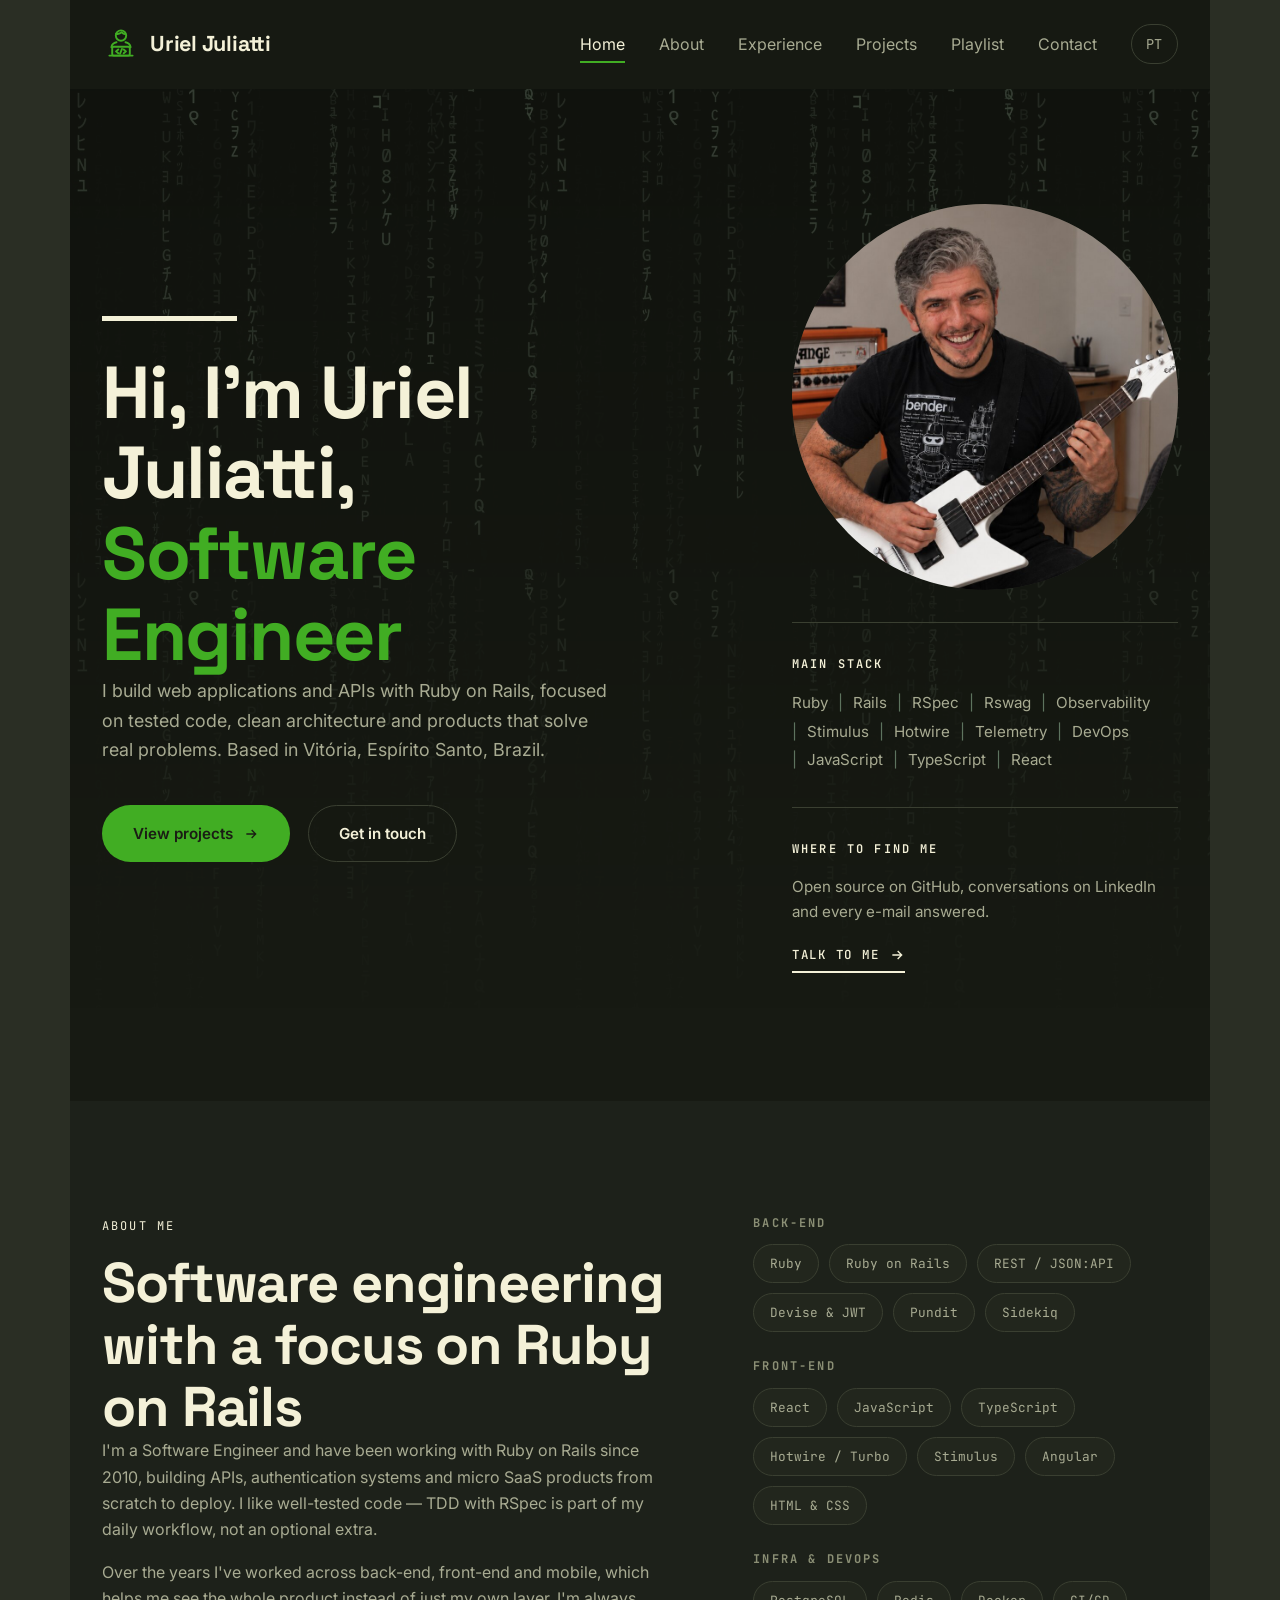
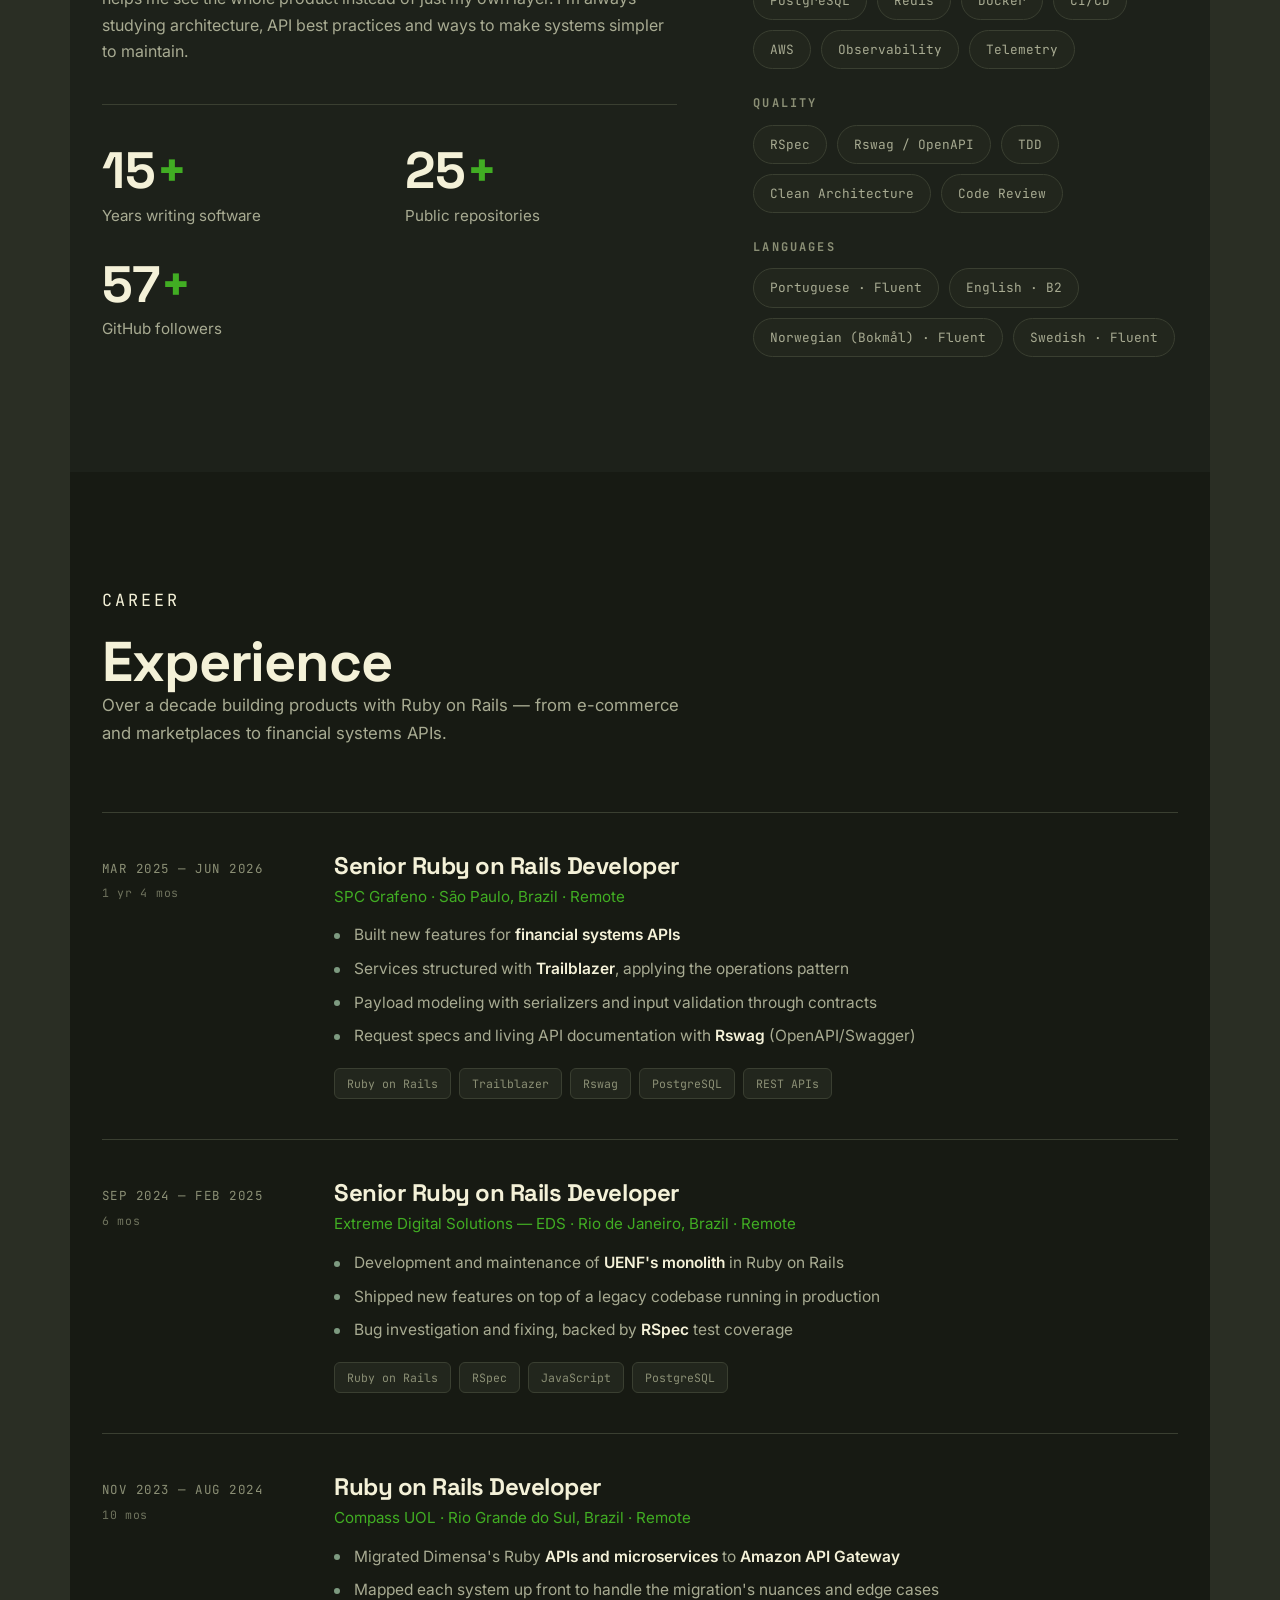
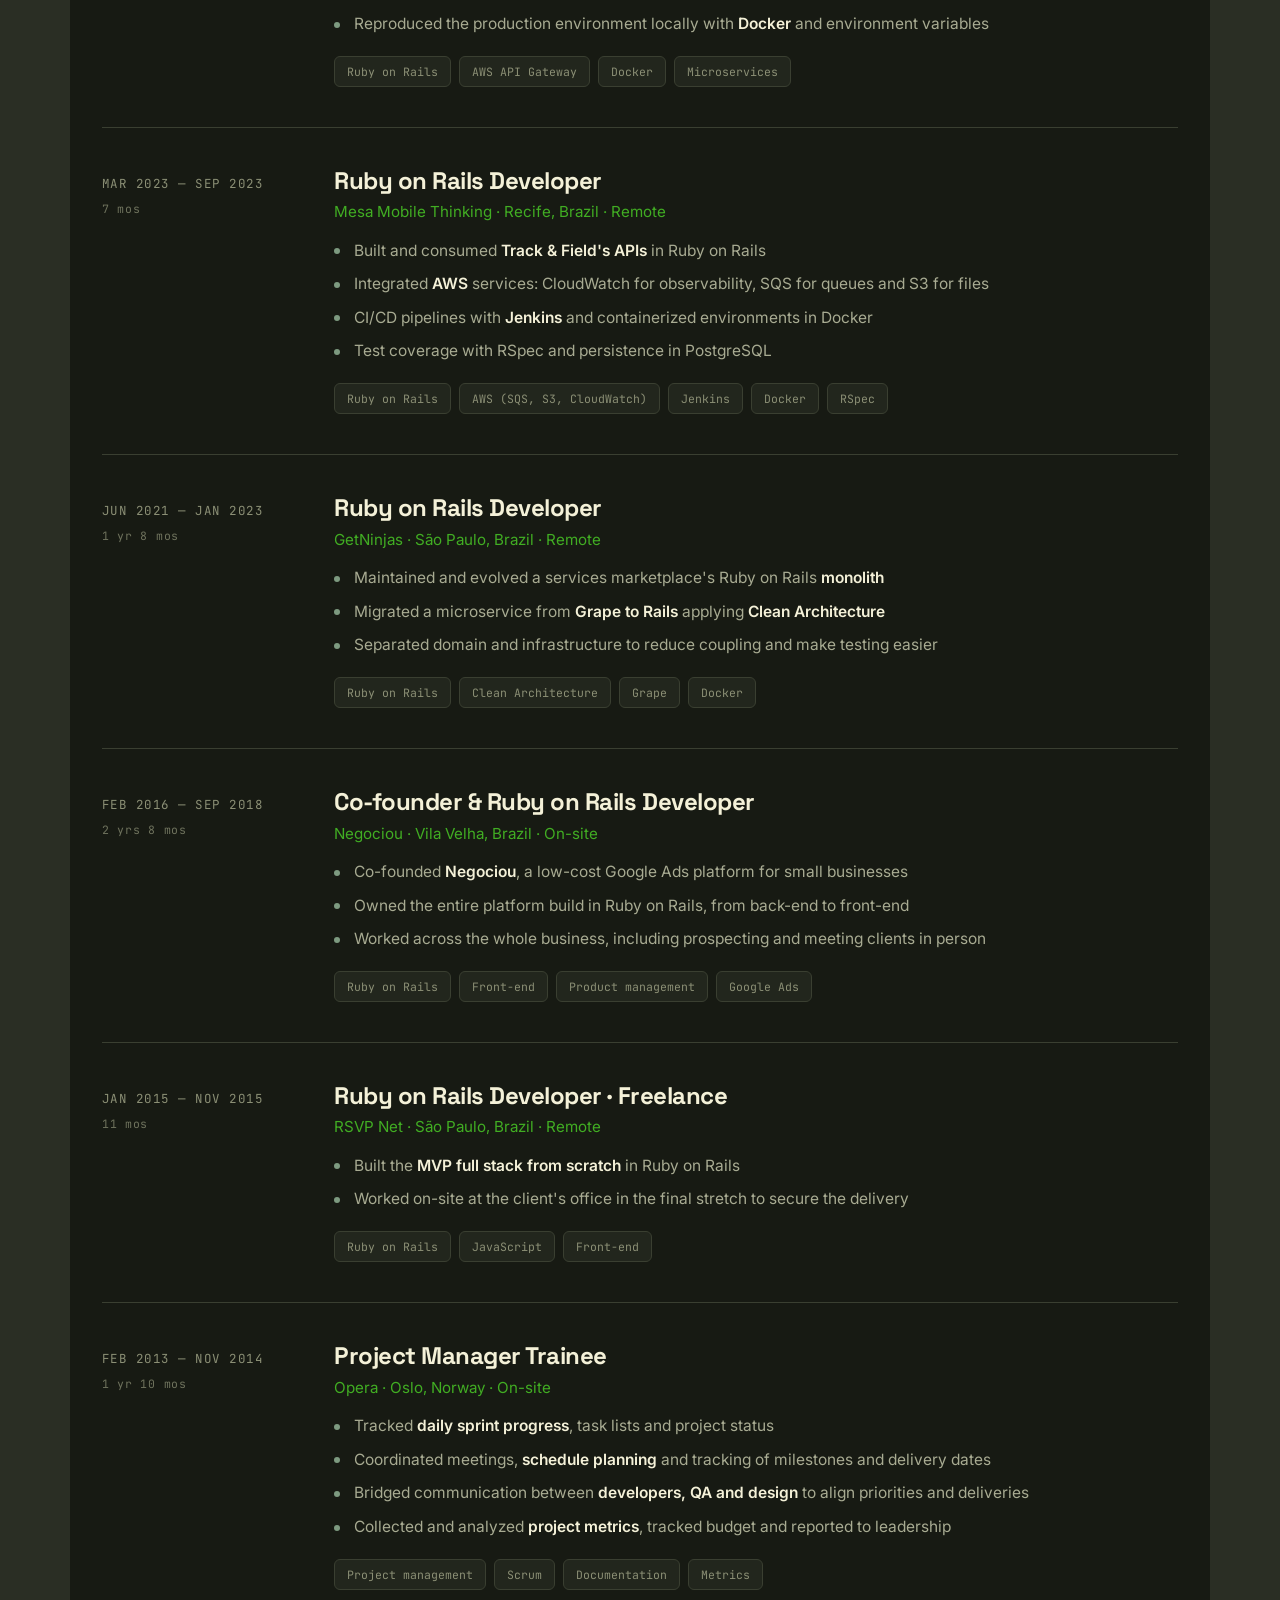
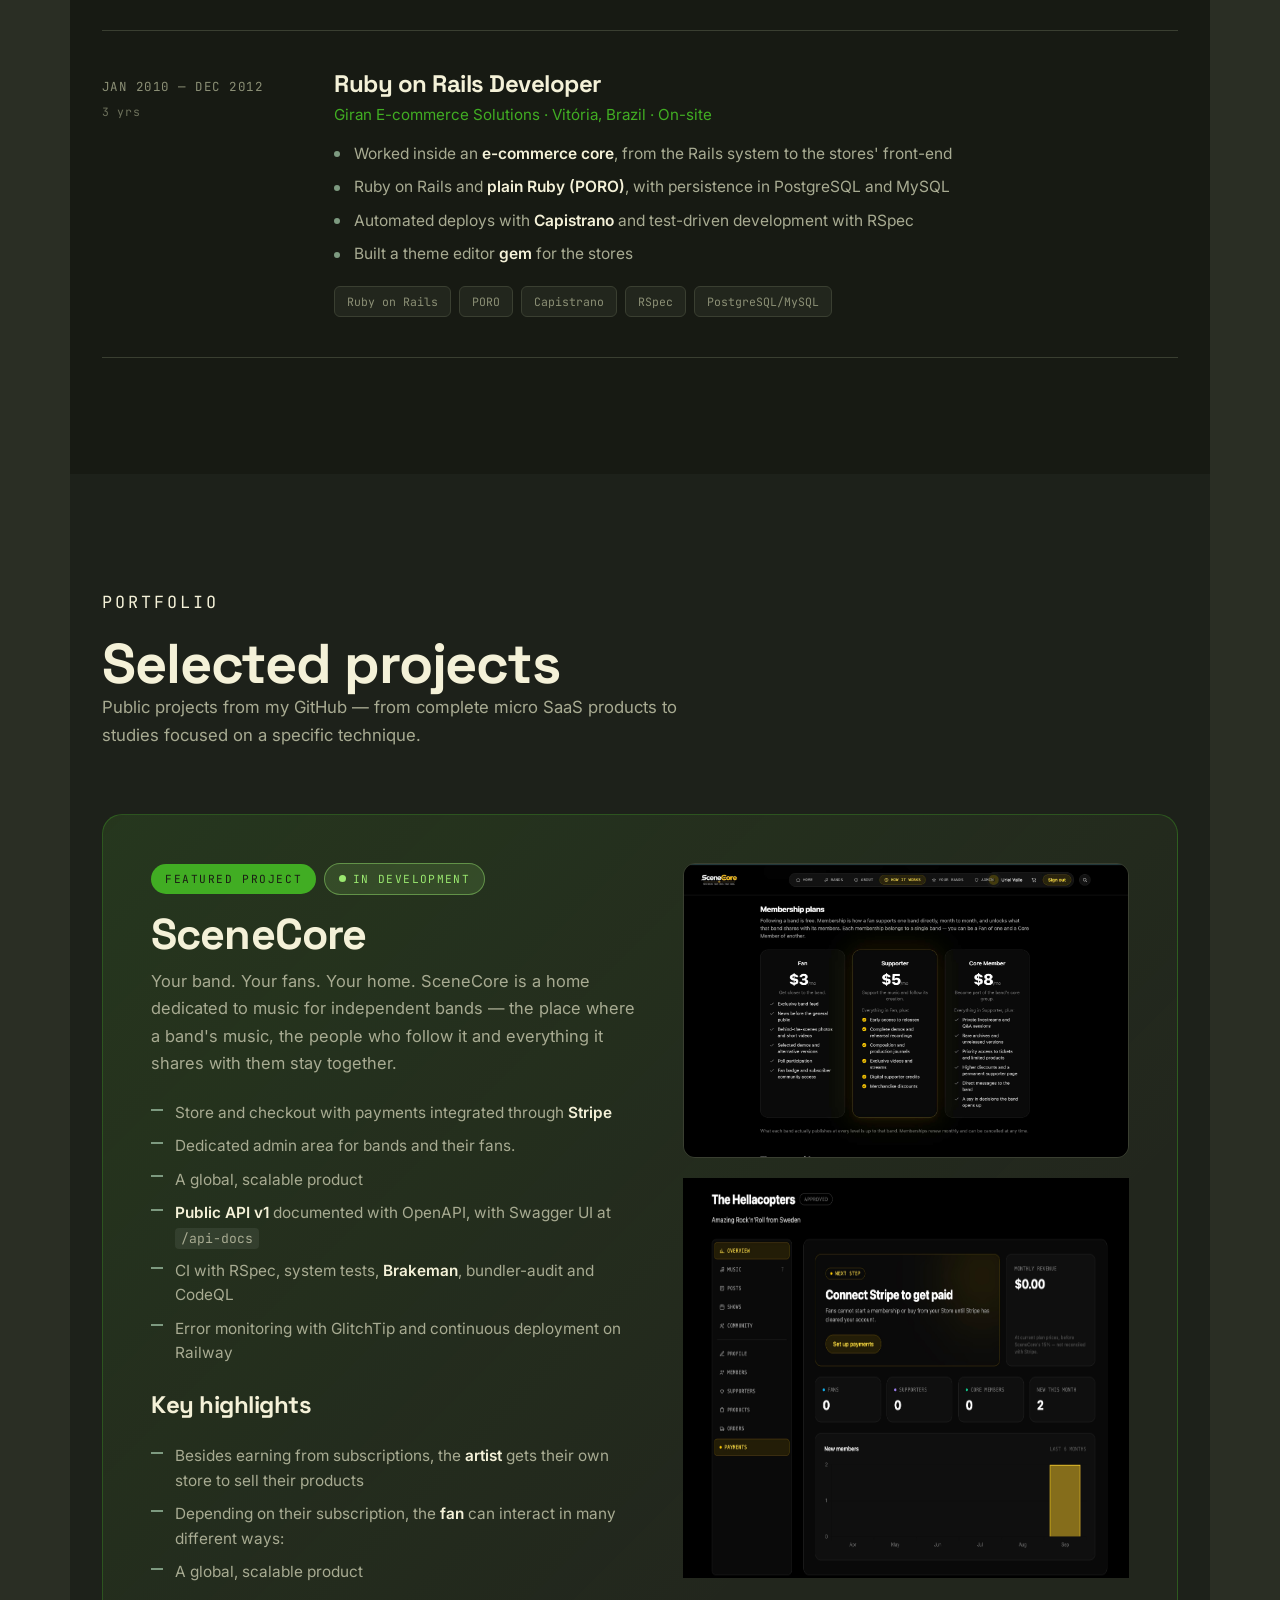
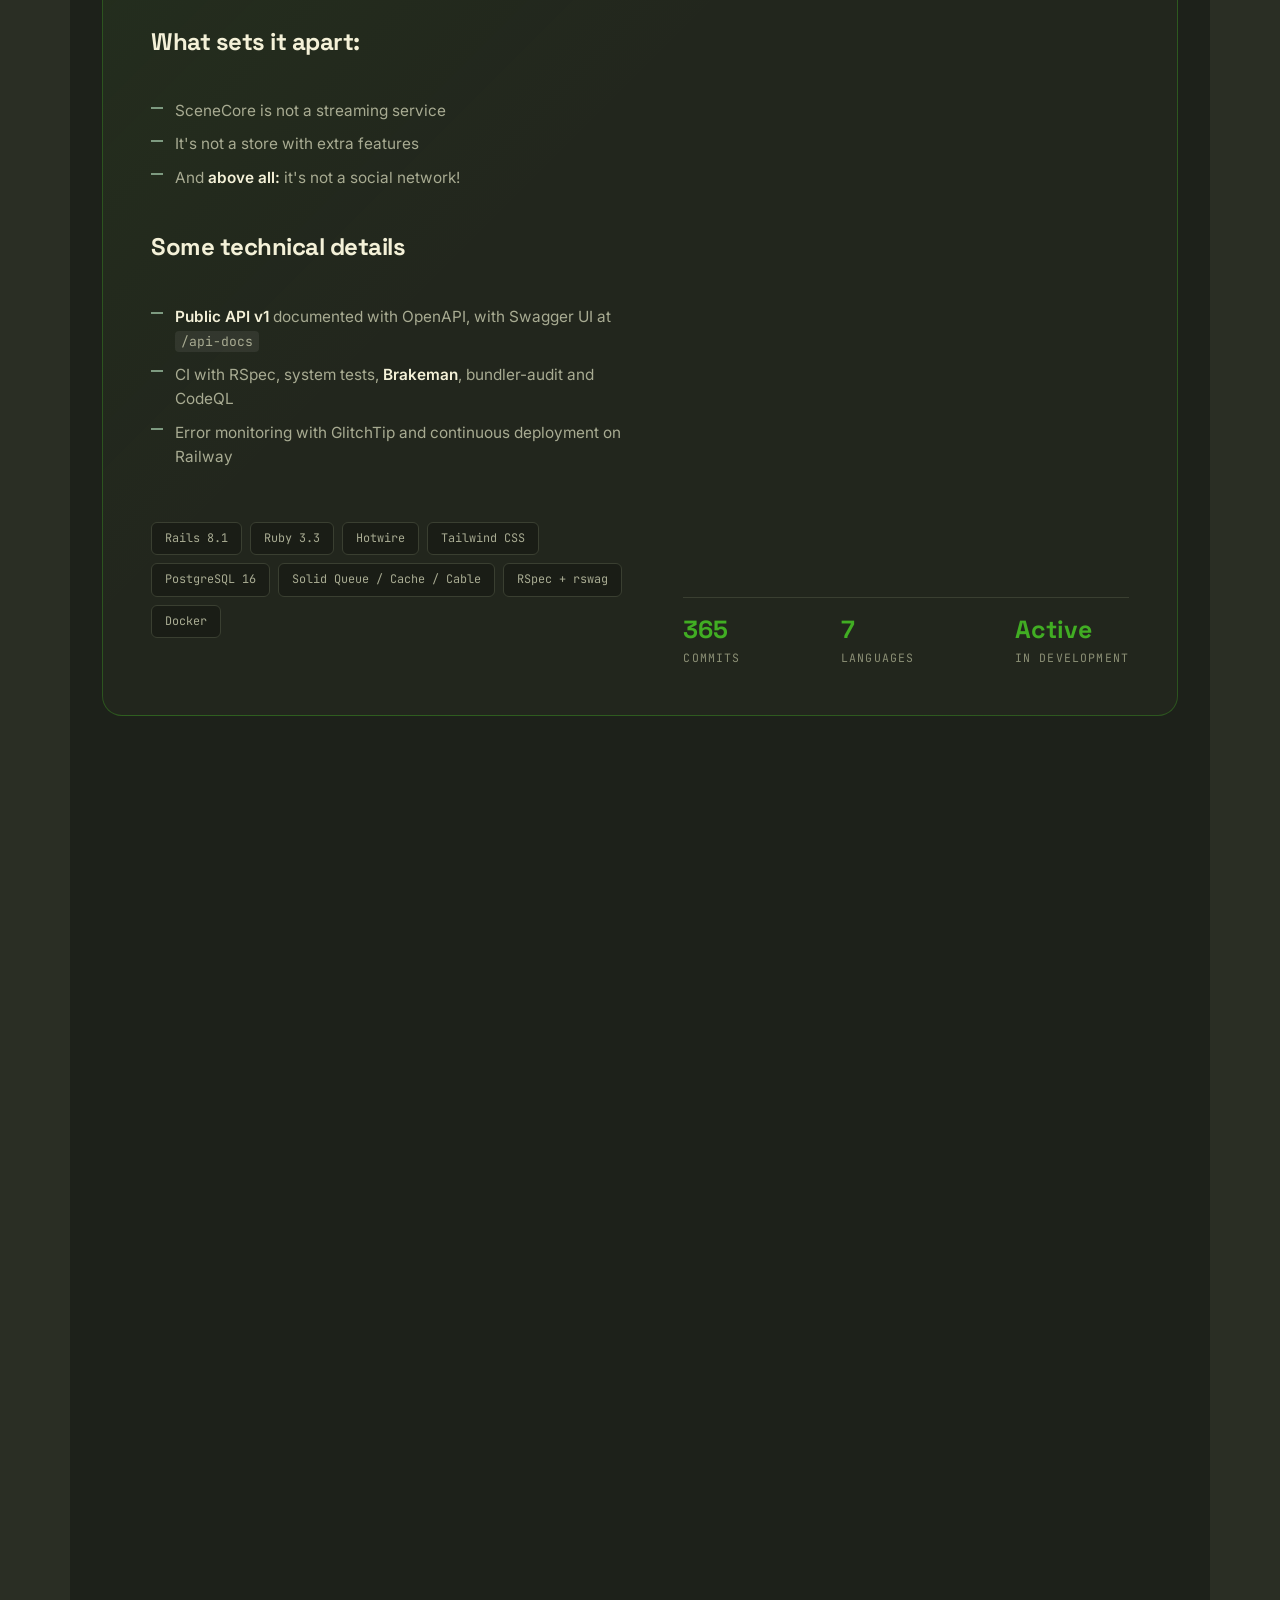
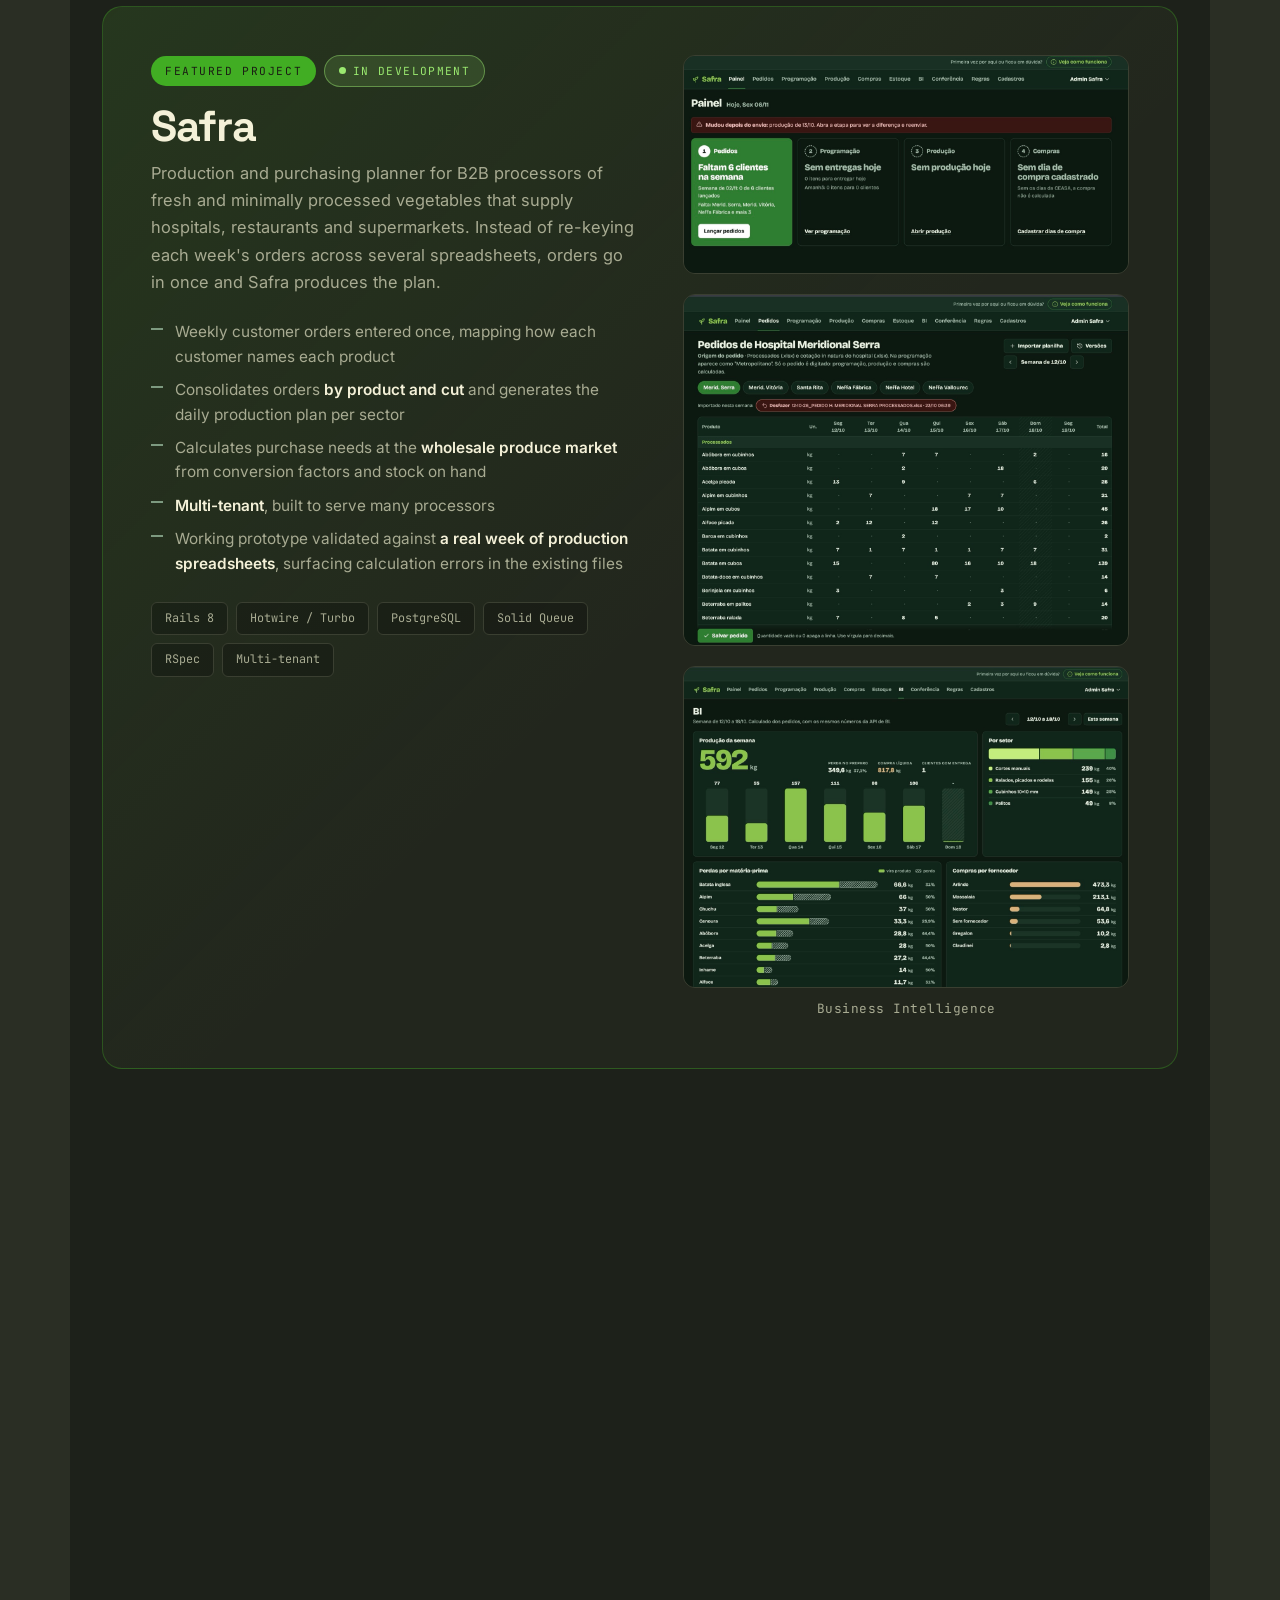
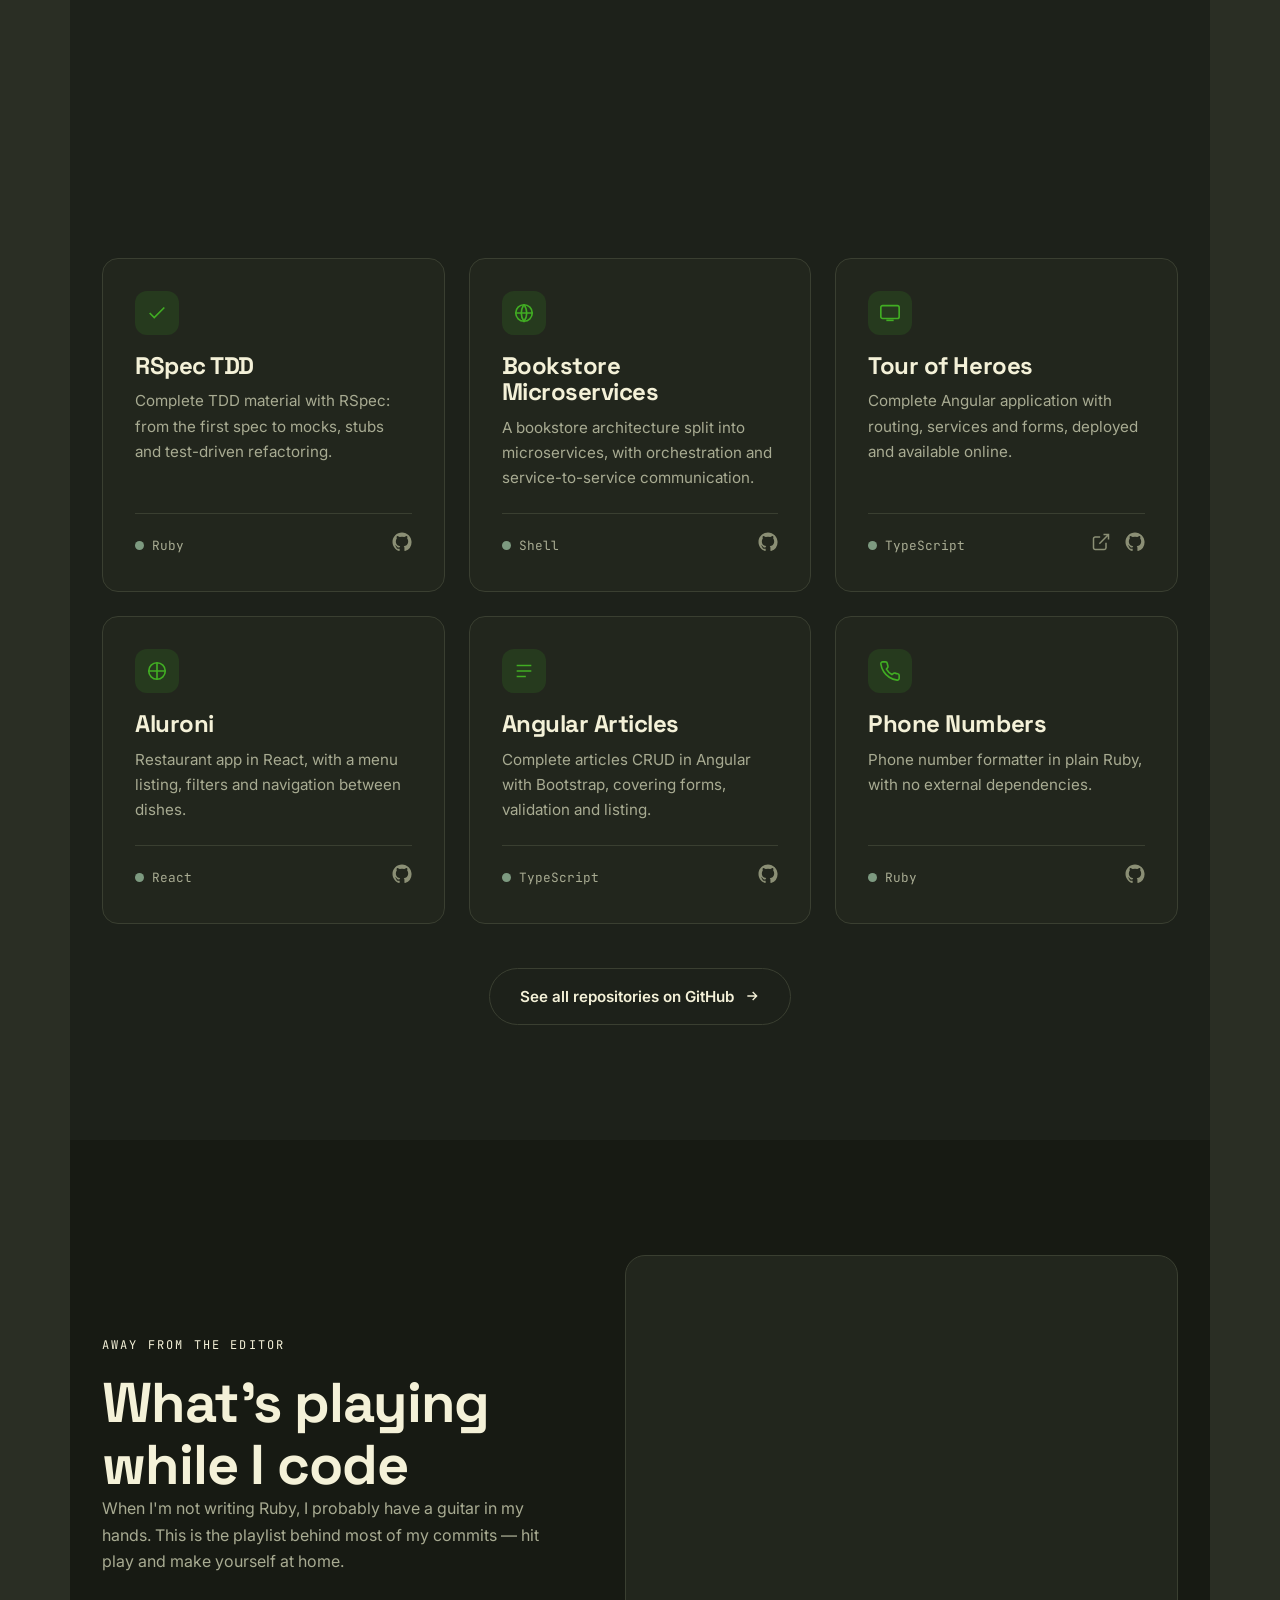
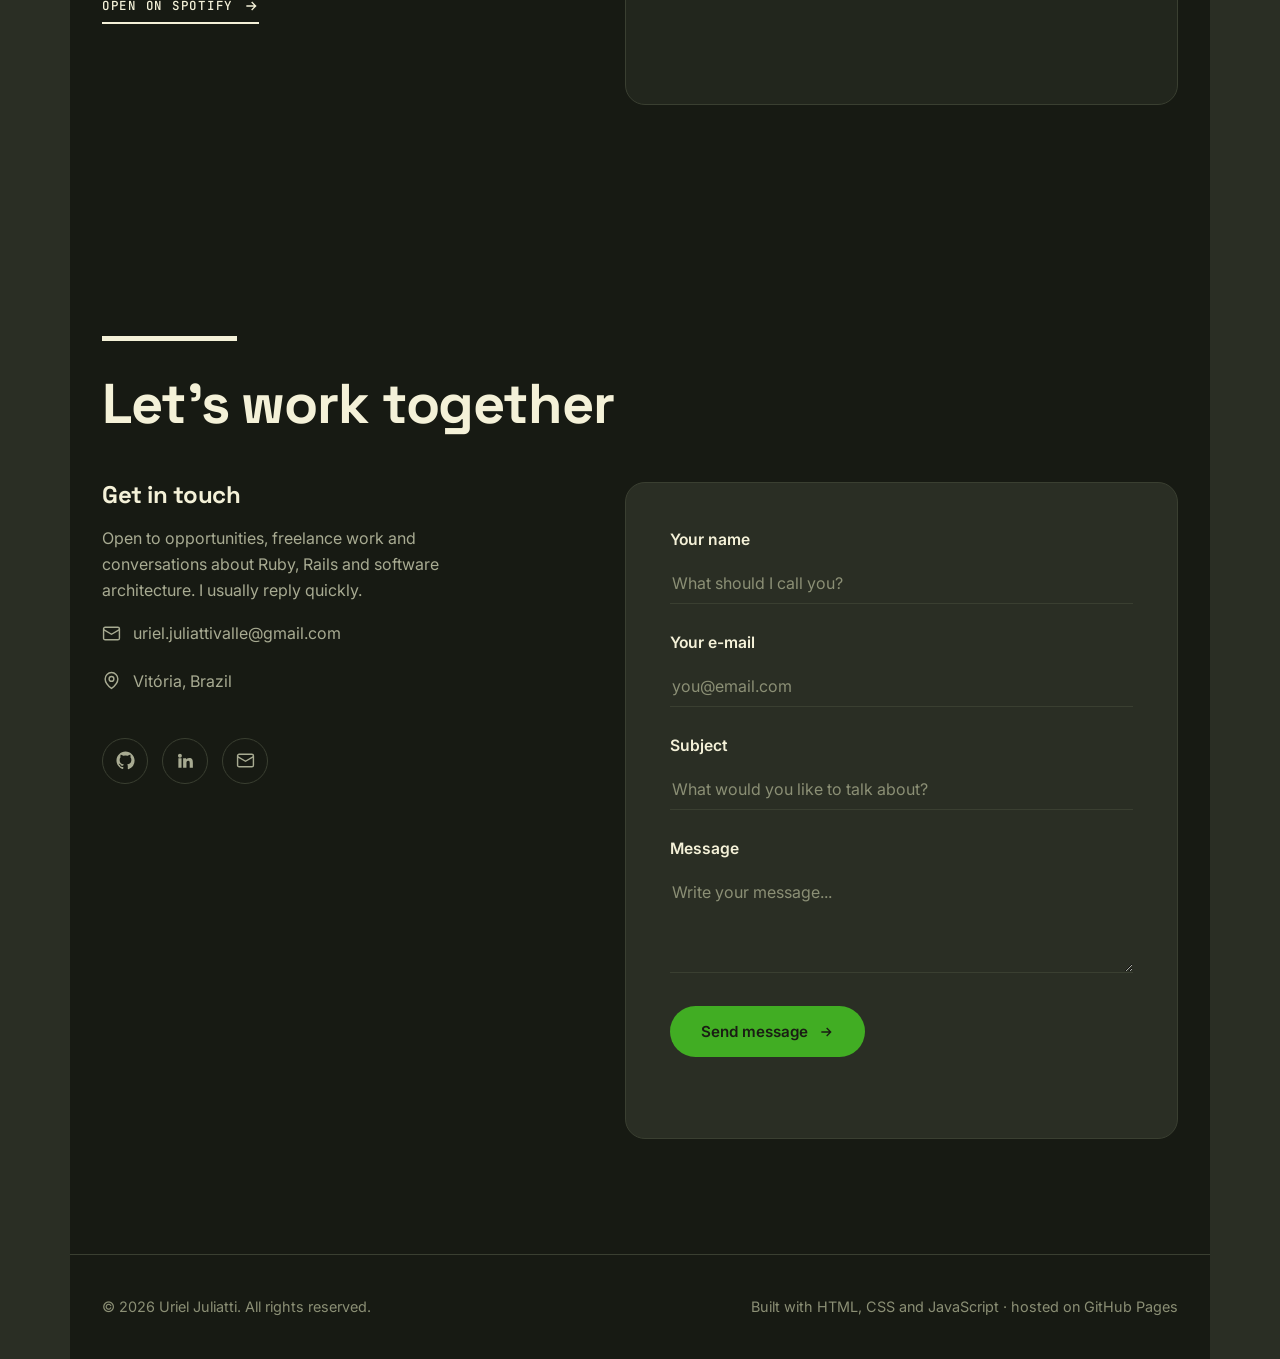
==== commit 0988dbe2: "Adiciona imagens do Safra e ajusta links dos projetos Remove os botões "Código no GitHub" e o demo d" ====
--- a/index.html
+++ b/index.html
@@ -499,16 +499,6 @@
               <span class="tag">Docker</span>
             </div>
 
-            <div class="featured__actions">
-              <a class="btn btn--primary" href="https://web-production-4c75.up.railway.app/how-it-works" target="_blank" rel="noopener">
-                View live demo
-                <svg width="16" height="16" viewBox="0 0 24 24" fill="none" stroke="currentColor" stroke-width="2" aria-hidden="true"><path d="M18 13v6a2 2 0 0 1-2 2H5a2 2 0 0 1-2-2V8a2 2 0 0 1 2-2h6"/><path d="M15 3h6v6M10 14L21 3"/></svg>
-              </a>
-              <a class="btn btn--ghost" href="https://github.com/urieljuliatti85/scenecore" target="_blank" rel="noopener">
-                Code on GitHub
-                <svg width="18" height="18" viewBox="0 0 24 24" fill="currentColor" aria-hidden="true"><path d="M12 .5C5.7.5.6 5.6.6 11.9c0 5 3.3 9.3 7.8 10.8.6.1.8-.2.8-.6v-2c-3.2.7-3.9-1.5-3.9-1.5-.5-1.3-1.3-1.7-1.3-1.7-1-.7.1-.7.1-.7 1.1.1 1.7 1.2 1.7 1.2 1 1.7 2.7 1.2 3.4.9.1-.7.4-1.2.7-1.5-2.6-.3-5.3-1.3-5.3-5.8 0-1.3.5-2.3 1.2-3.1-.1-.3-.5-1.5.1-3.1 0 0 1-.3 3.2 1.2a11 11 0 0 1 5.8 0c2.2-1.5 3.2-1.2 3.2-1.2.6 1.6.2 2.8.1 3.1.8.8 1.2 1.8 1.2 3.1 0 4.5-2.7 5.5-5.3 5.8.4.4.8 1.1.8 2.2v3.3c0 .4.2.7.8.6a11.4 11.4 0 0 0 7.8-10.8C23.4 5.6 18.3.5 12 .5z"/></svg>
-              </a>
-            </div>
           </div>
 
           <aside class="featured__side">
@@ -547,7 +537,7 @@
           <div class="featured__body">
             <div class="featured__badges">
               <span class="featured__badge">Featured project</span>
-              <span class="featured__status">In development</span>
+              <span class="featured__status">In production</span>
             </div>
             <h3 class="featured__title">EloShop</h3>
             <p class="featured__lead">
@@ -577,12 +567,8 @@
 
             <div class="featured__actions">
               <a class="btn btn--primary" href="https://eloshop-web-production.up.railway.app/" target="_blank" rel="noopener">
-                View live demo
+                View online store
                 <svg width="16" height="16" viewBox="0 0 24 24" fill="none" stroke="currentColor" stroke-width="2" aria-hidden="true"><path d="M18 13v6a2 2 0 0 1-2 2H5a2 2 0 0 1-2-2V8a2 2 0 0 1 2-2h6"/><path d="M15 3h6v6M10 14L21 3"/></svg>
-              </a>
-              <a class="btn btn--ghost" href="https://github.com/urieljuliatti85/eloshop" target="_blank" rel="noopener">
-                Code on GitHub
-                <svg width="18" height="18" viewBox="0 0 24 24" fill="currentColor" aria-hidden="true"><path d="M12 .5C5.7.5.6 5.6.6 11.9c0 5 3.3 9.3 7.8 10.8.6.1.8-.2.8-.6v-2c-3.2.7-3.9-1.5-3.9-1.5-.5-1.3-1.3-1.7-1.3-1.7-1-.7.1-.7.1-.7 1.1.1 1.7 1.2 1.7 1.2 1 1.7 2.7 1.2 3.4.9.1-.7.4-1.2.7-1.5-2.6-.3-5.3-1.3-5.3-5.8 0-1.3.5-2.3 1.2-3.1-.1-.3-.5-1.5.1-3.1 0 0 1-.3 3.2 1.2a11 11 0 0 1 5.8 0c2.2-1.5 3.2-1.2 3.2-1.2.6 1.6.2 2.8.1 3.1.8.8 1.2 1.8 1.2 3.1 0 4.5-2.7 5.5-5.3 5.8.4.4.8 1.1.8 2.2v3.3c0 .4.2.7.8.6a11.4 11.4 0 0 0 7.8-10.8C23.4 5.6 18.3.5 12 .5z"/></svg>
               </a>
             </div>
           </div>
@@ -615,7 +601,7 @@
             </div>
           </aside>
         </article>
-        <article class="featured featured--solo reveal">
+        <article class="featured reveal">
           <div class="featured__body">
             <div class="featured__badges">
               <span class="featured__badge">Featured project</span>
@@ -646,6 +632,43 @@
               <span class="tag">Multi-tenant</span>
             </div>
           </div>
+          <aside class="featured__side">
+            <button class="featured__shot" type="button"
+                    data-lightbox="assets/img/safra.jpg"
+                    aria-label="Enlarge the Safra dashboard image">
+              <img src="assets/img/safra.jpg"
+                   alt="Safra dashboard showing the weekly flow: orders, scheduling, production and purchasing"
+                   width="1400" height="686" loading="lazy">
+              <span class="featured__zoom" aria-hidden="true">
+                <svg width="18" height="18" viewBox="0 0 24 24" fill="none" stroke="currentColor" stroke-width="2" stroke-linecap="round"><circle cx="11" cy="11" r="7"/><path d="M20 20l-3.5-3.5M11 8v6M8 11h6"/></svg>
+              </span>
+            </button>
+
+            <button class="featured__shot" type="button"
+                    data-lightbox="assets/img/safra_2.jpg"
+                    aria-label="Enlarge the Safra orders image">
+              <img src="assets/img/safra_2.jpg"
+                   alt="Safra weekly orders screen for a client, with quantities per product and day"
+                   width="1400" height="1105" loading="lazy">
+              <span class="featured__zoom" aria-hidden="true">
+                <svg width="18" height="18" viewBox="0 0 24 24" fill="none" stroke="currentColor" stroke-width="2" stroke-linecap="round"><circle cx="11" cy="11" r="7"/><path d="M20 20l-3.5-3.5M11 8v6M8 11h6"/></svg>
+              </span>
+            </button>
+
+            <figure class="featured__figure">
+              <button class="featured__shot" type="button"
+                      data-lightbox="assets/img/safra_bi.jpg"
+                      aria-label="Enlarge the Safra Business Intelligence image">
+                <img src="assets/img/safra_bi.jpg"
+                     alt="Safra Business Intelligence screen: weekly production, output by sector, losses by raw material and purchases by supplier"
+                     width="1400" height="1011" loading="lazy">
+                <span class="featured__zoom" aria-hidden="true">
+                  <svg width="18" height="18" viewBox="0 0 24 24" fill="none" stroke="currentColor" stroke-width="2" stroke-linecap="round"><circle cx="11" cy="11" r="7"/><path d="M20 20l-3.5-3.5M11 8v6M8 11h6"/></svg>
+                </span>
+              </button>
+              <figcaption class="featured__caption">Business Intelligence</figcaption>
+            </figure>
+          </aside>
         </article>
 
         <div class="filters reveal" id="filters">
--- a/assets/css/style.css
+++ b/assets/css/style.css
@@ -703,6 +703,19 @@
   display: block;
 }
 
+.featured__figure {
+  margin: 0;
+}
+
+.featured__caption {
+  margin-top: 10px;
+  font-family: var(--font-mono);
+  font-size: 0.8rem;
+  letter-spacing: 0.04em;
+  color: var(--text-muted);
+  text-align: center;
+}
+
 .featured__meta {
   display: grid;
   grid-auto-flow: column;
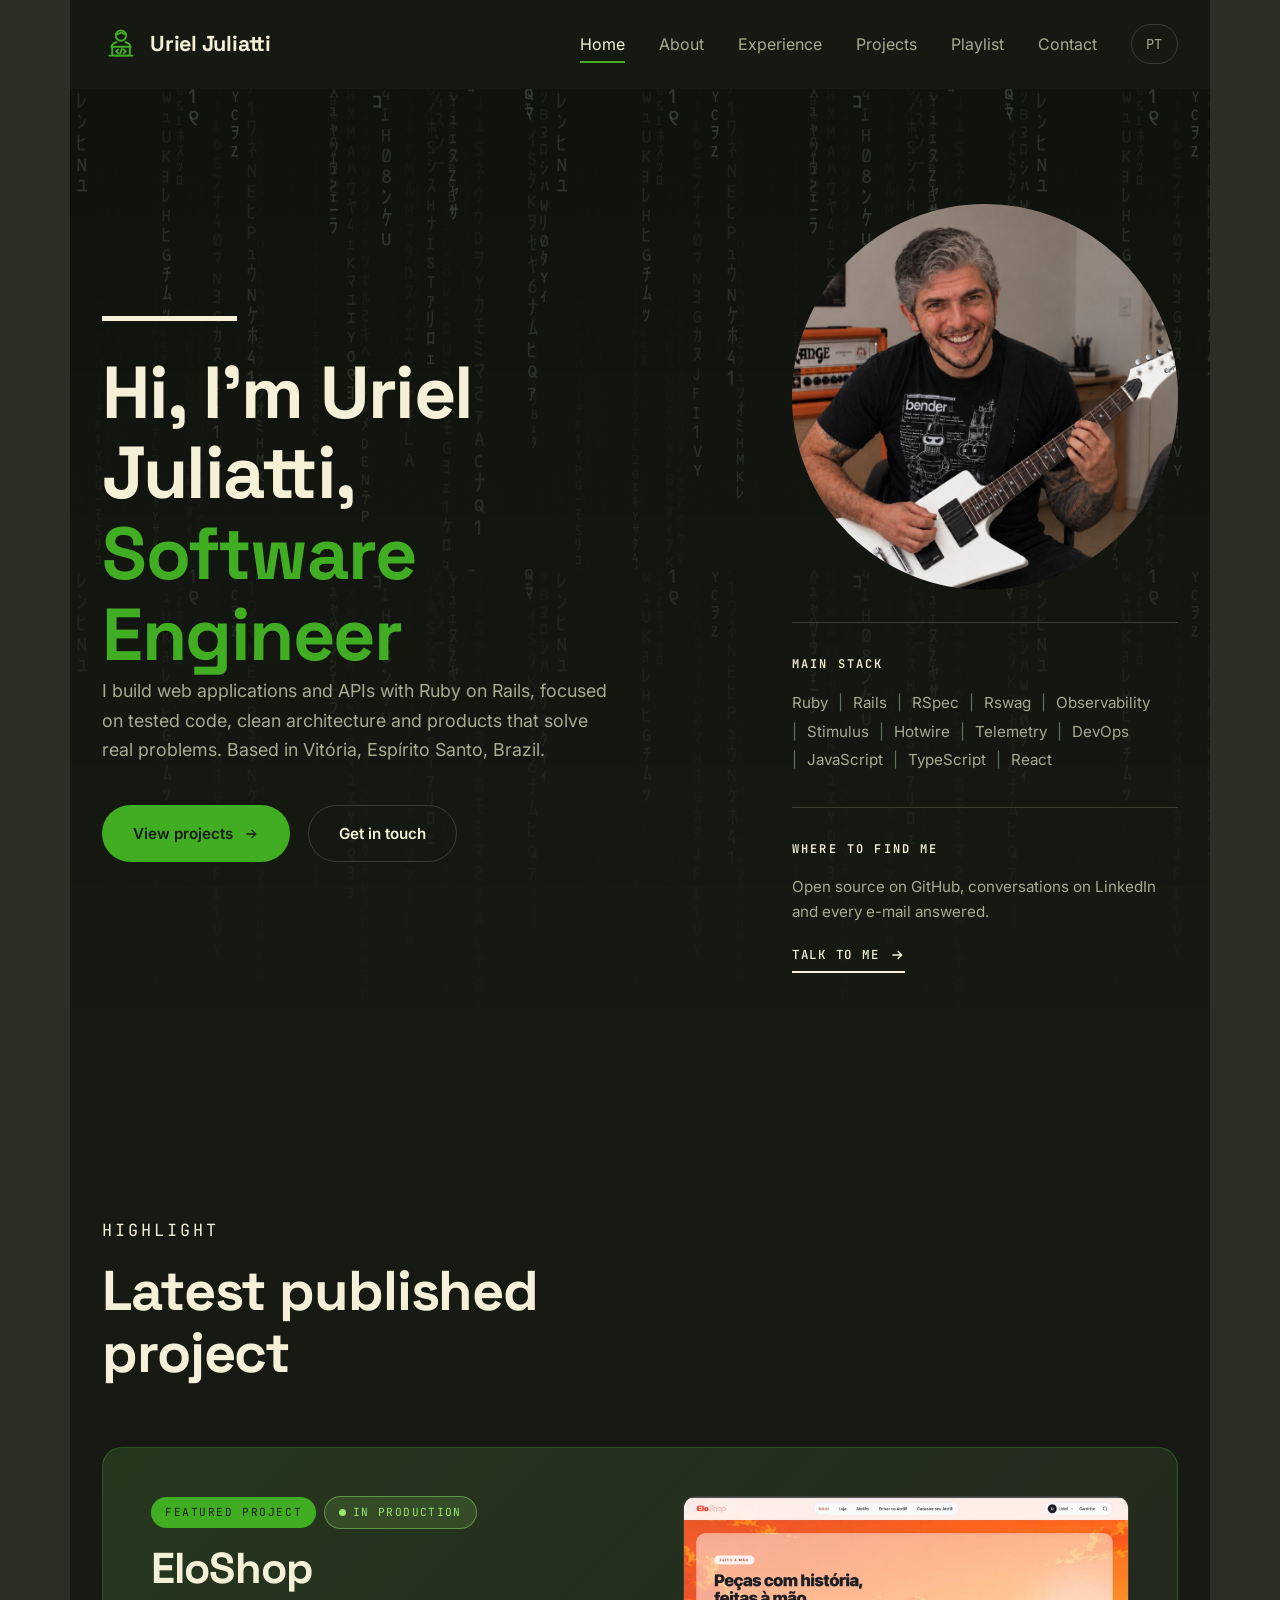
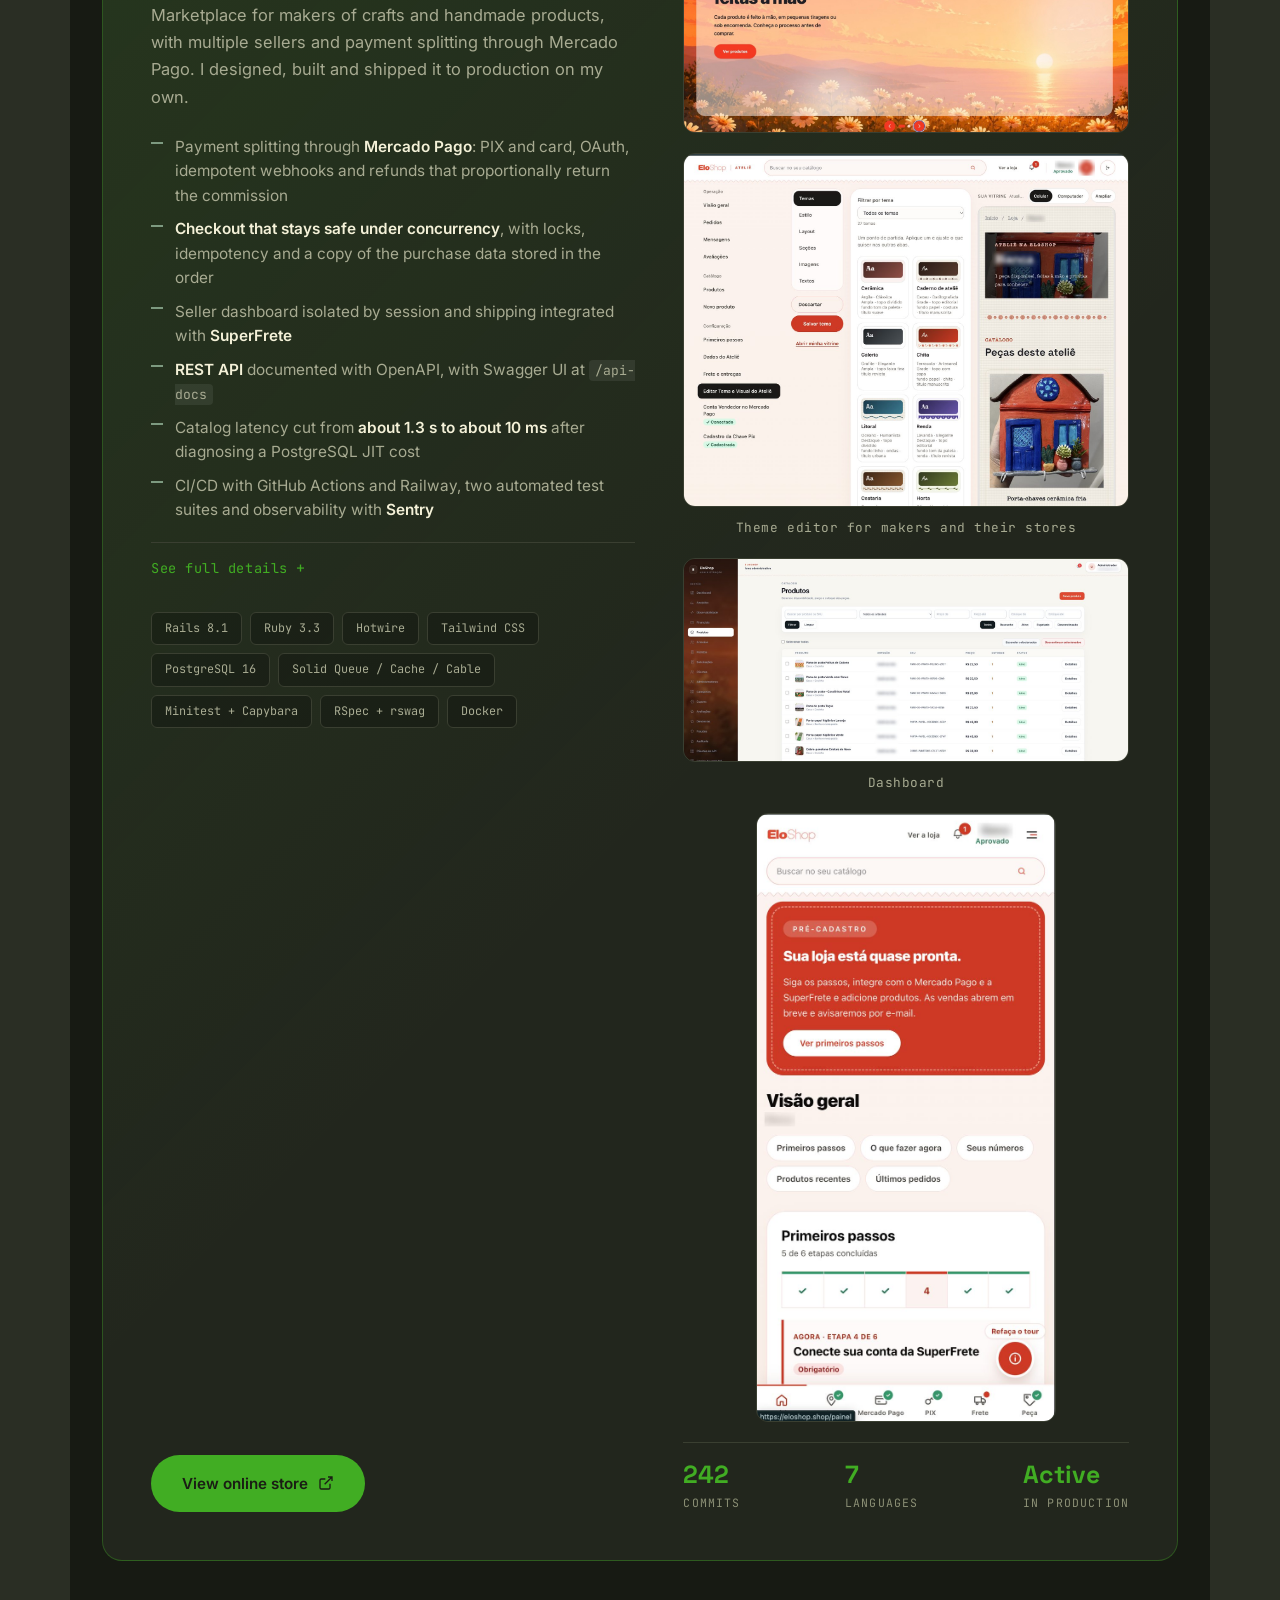
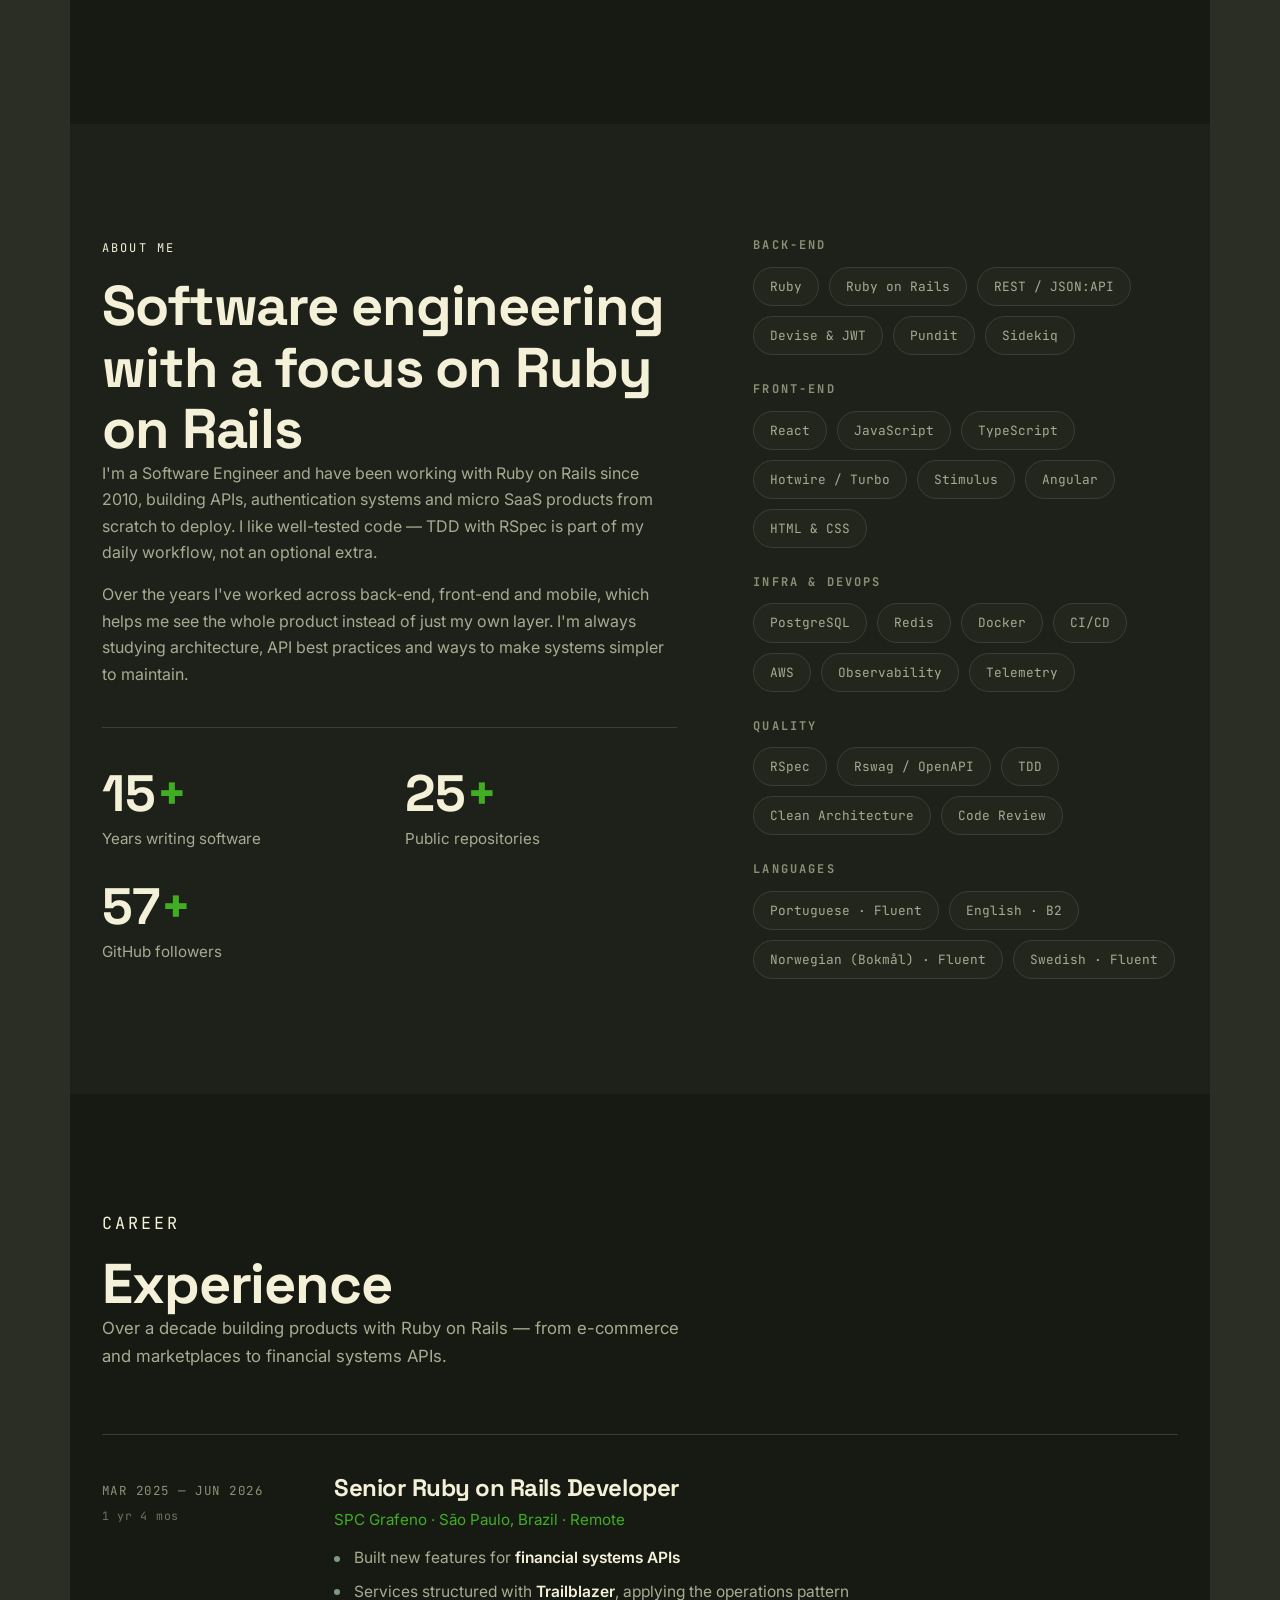
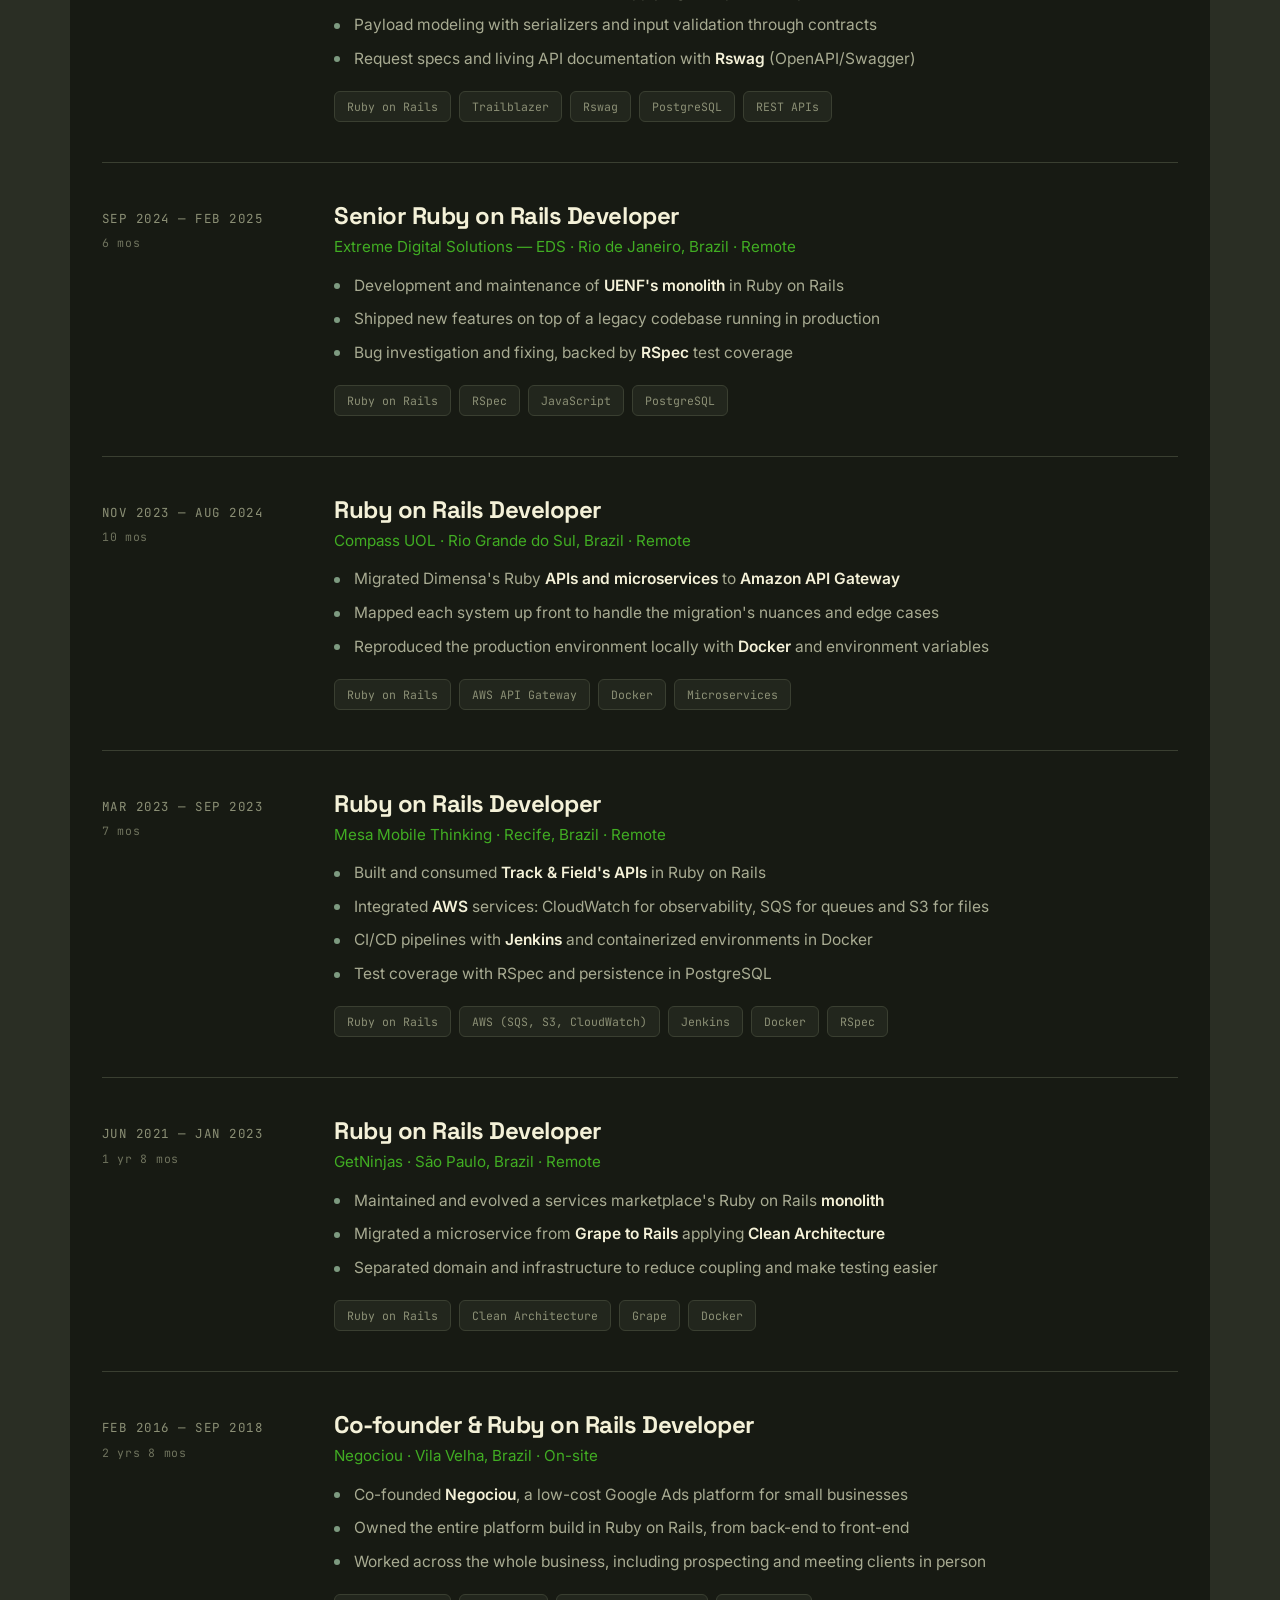
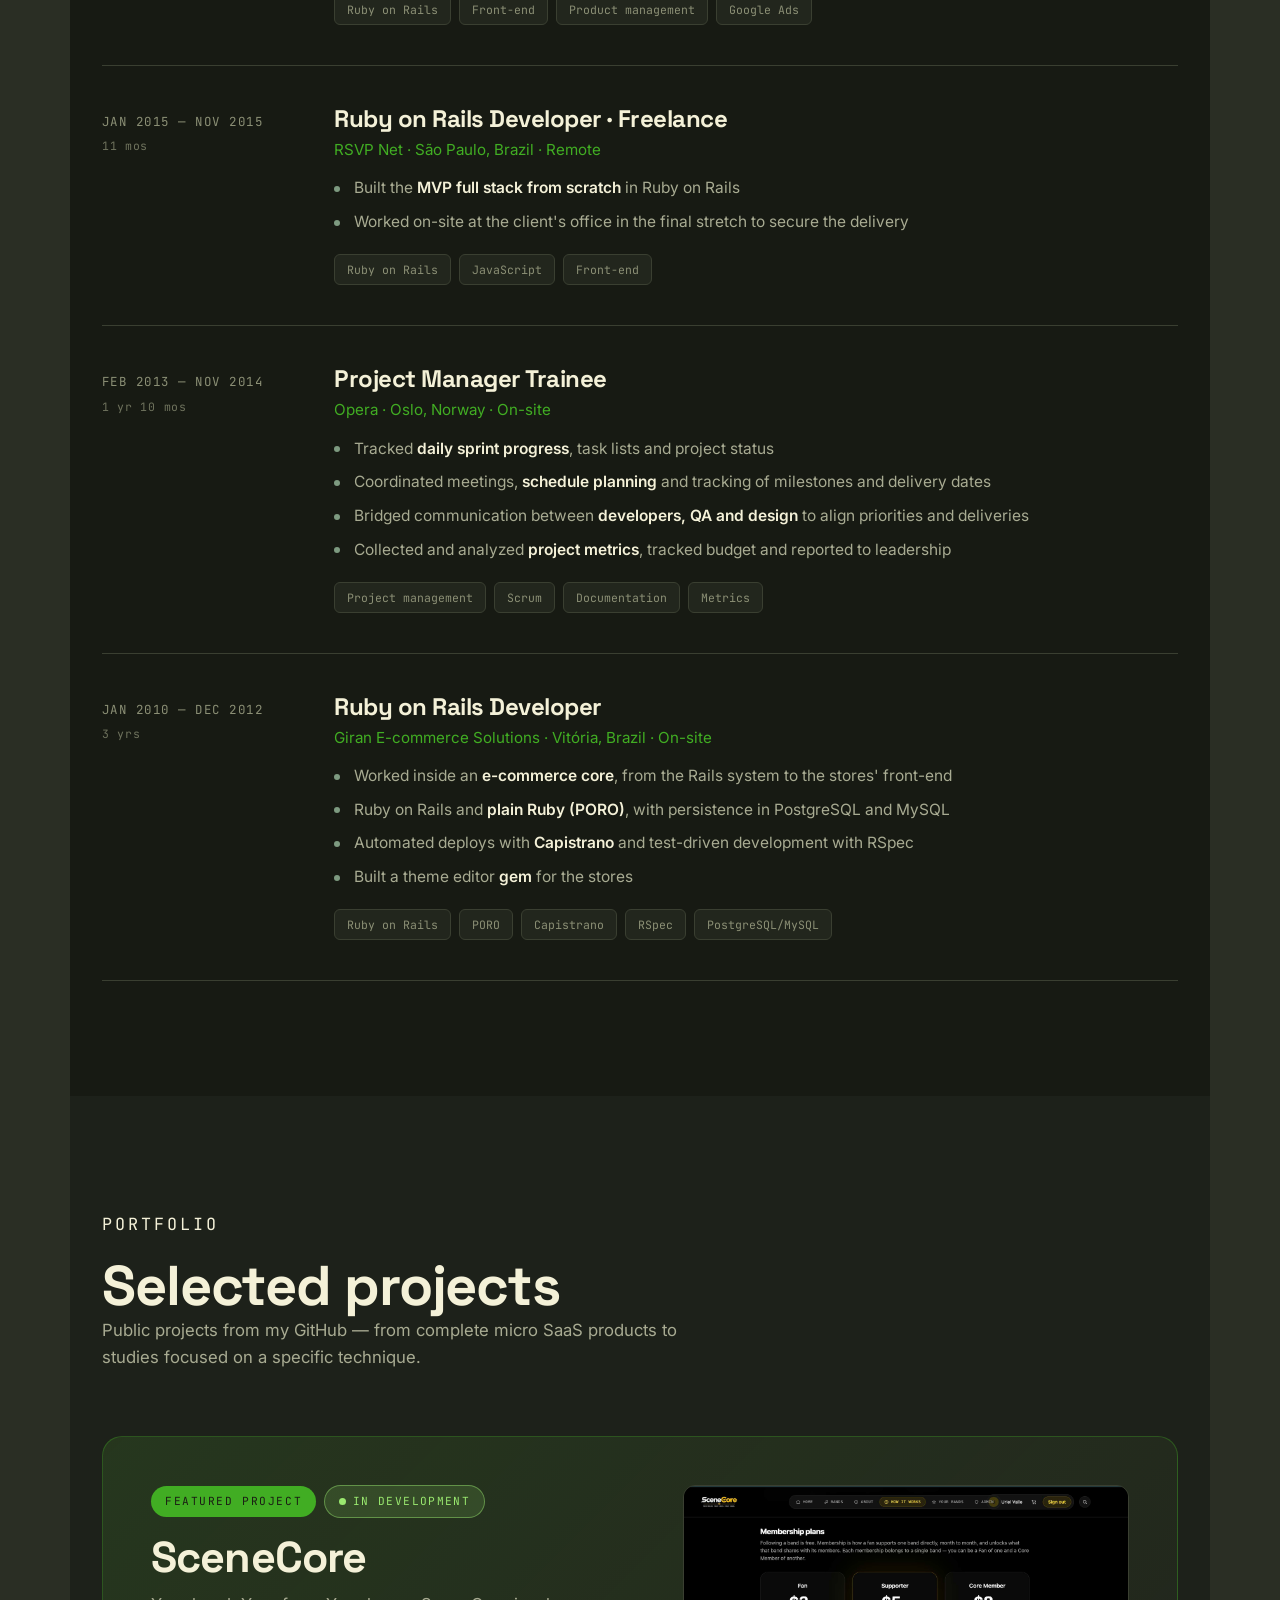
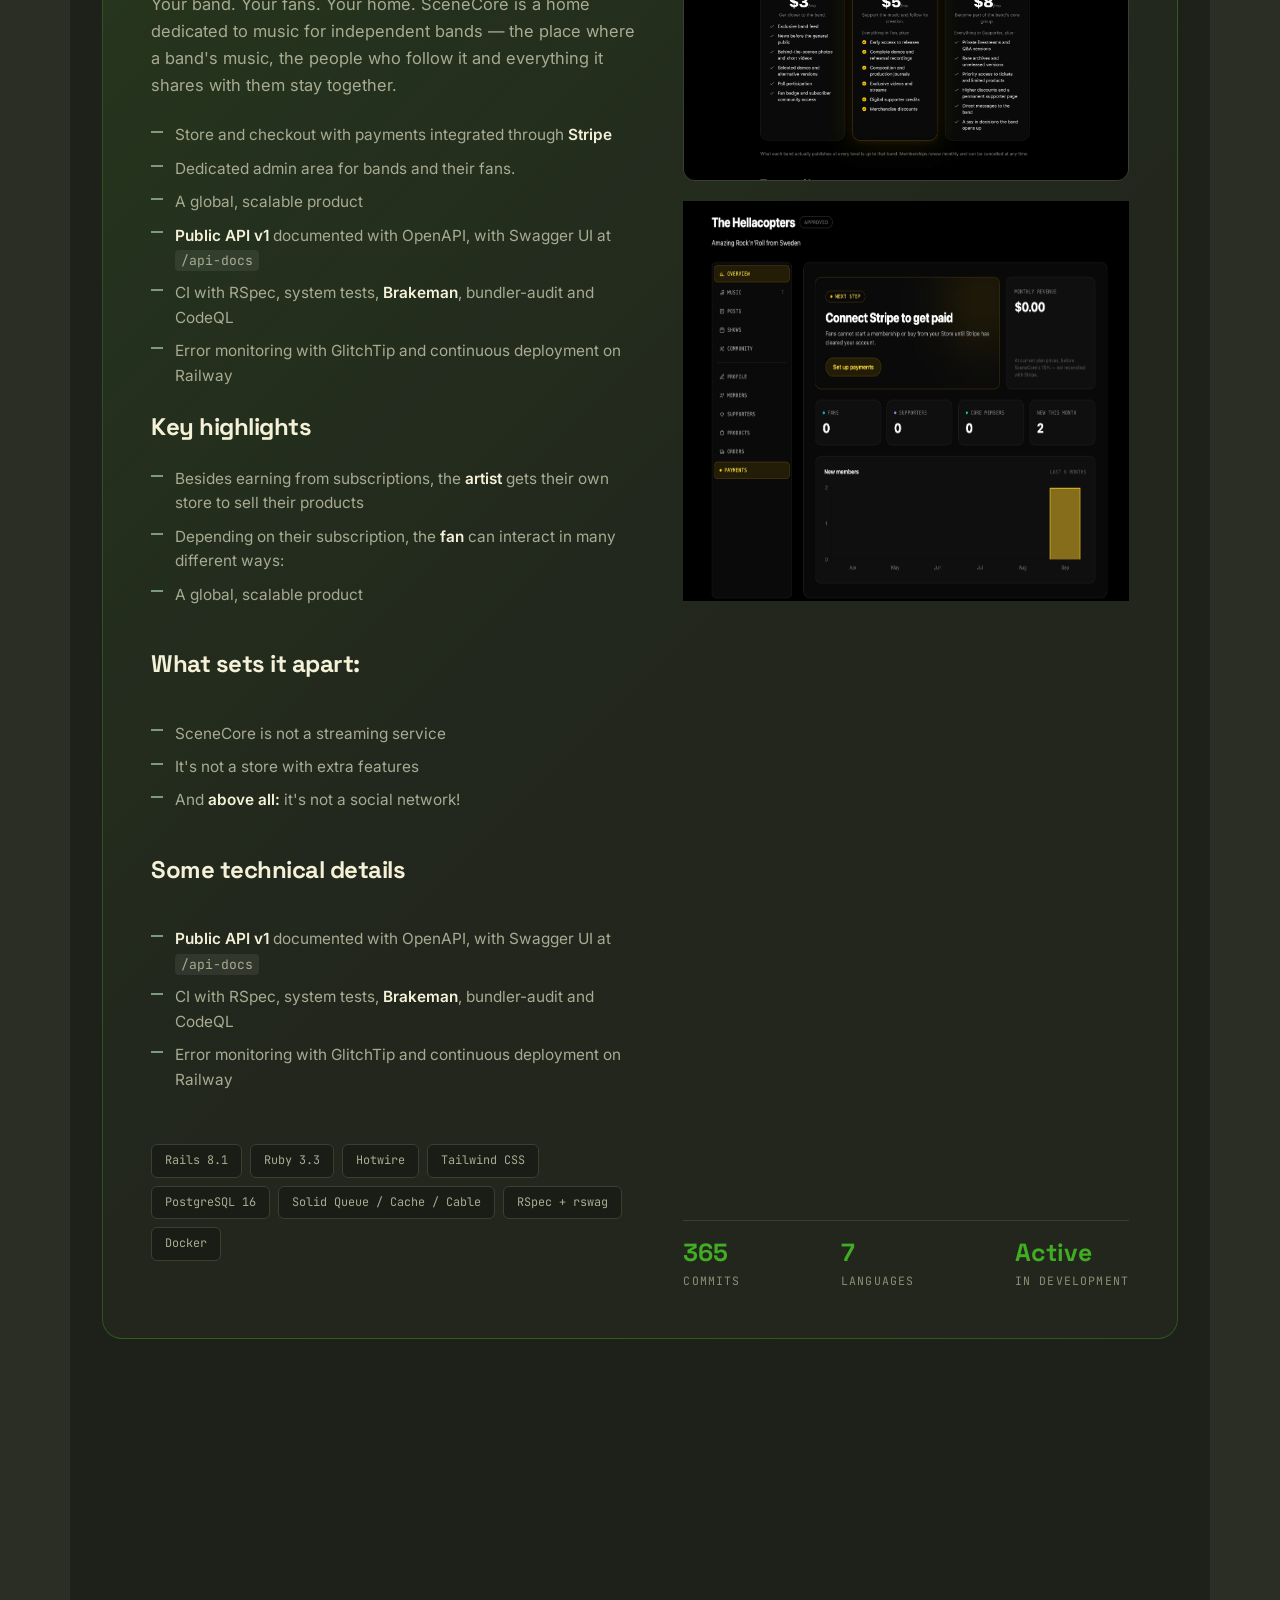
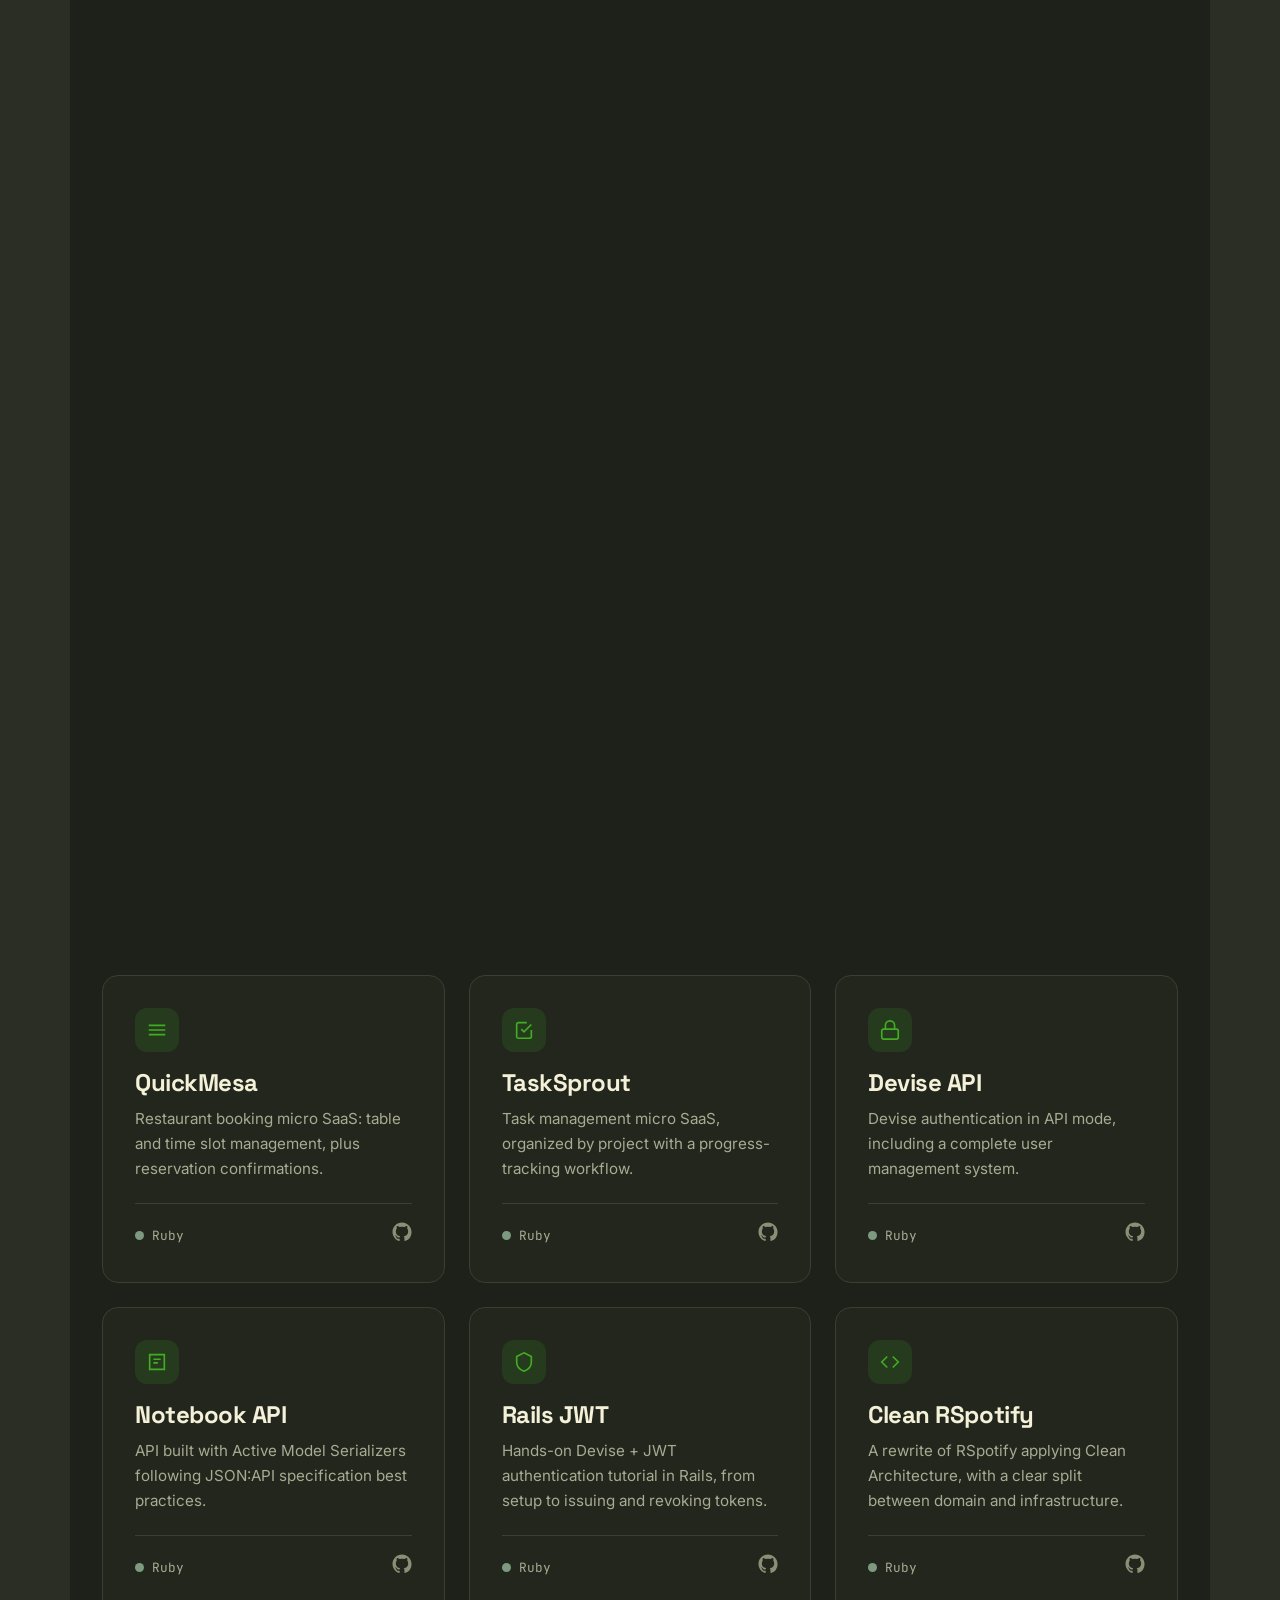
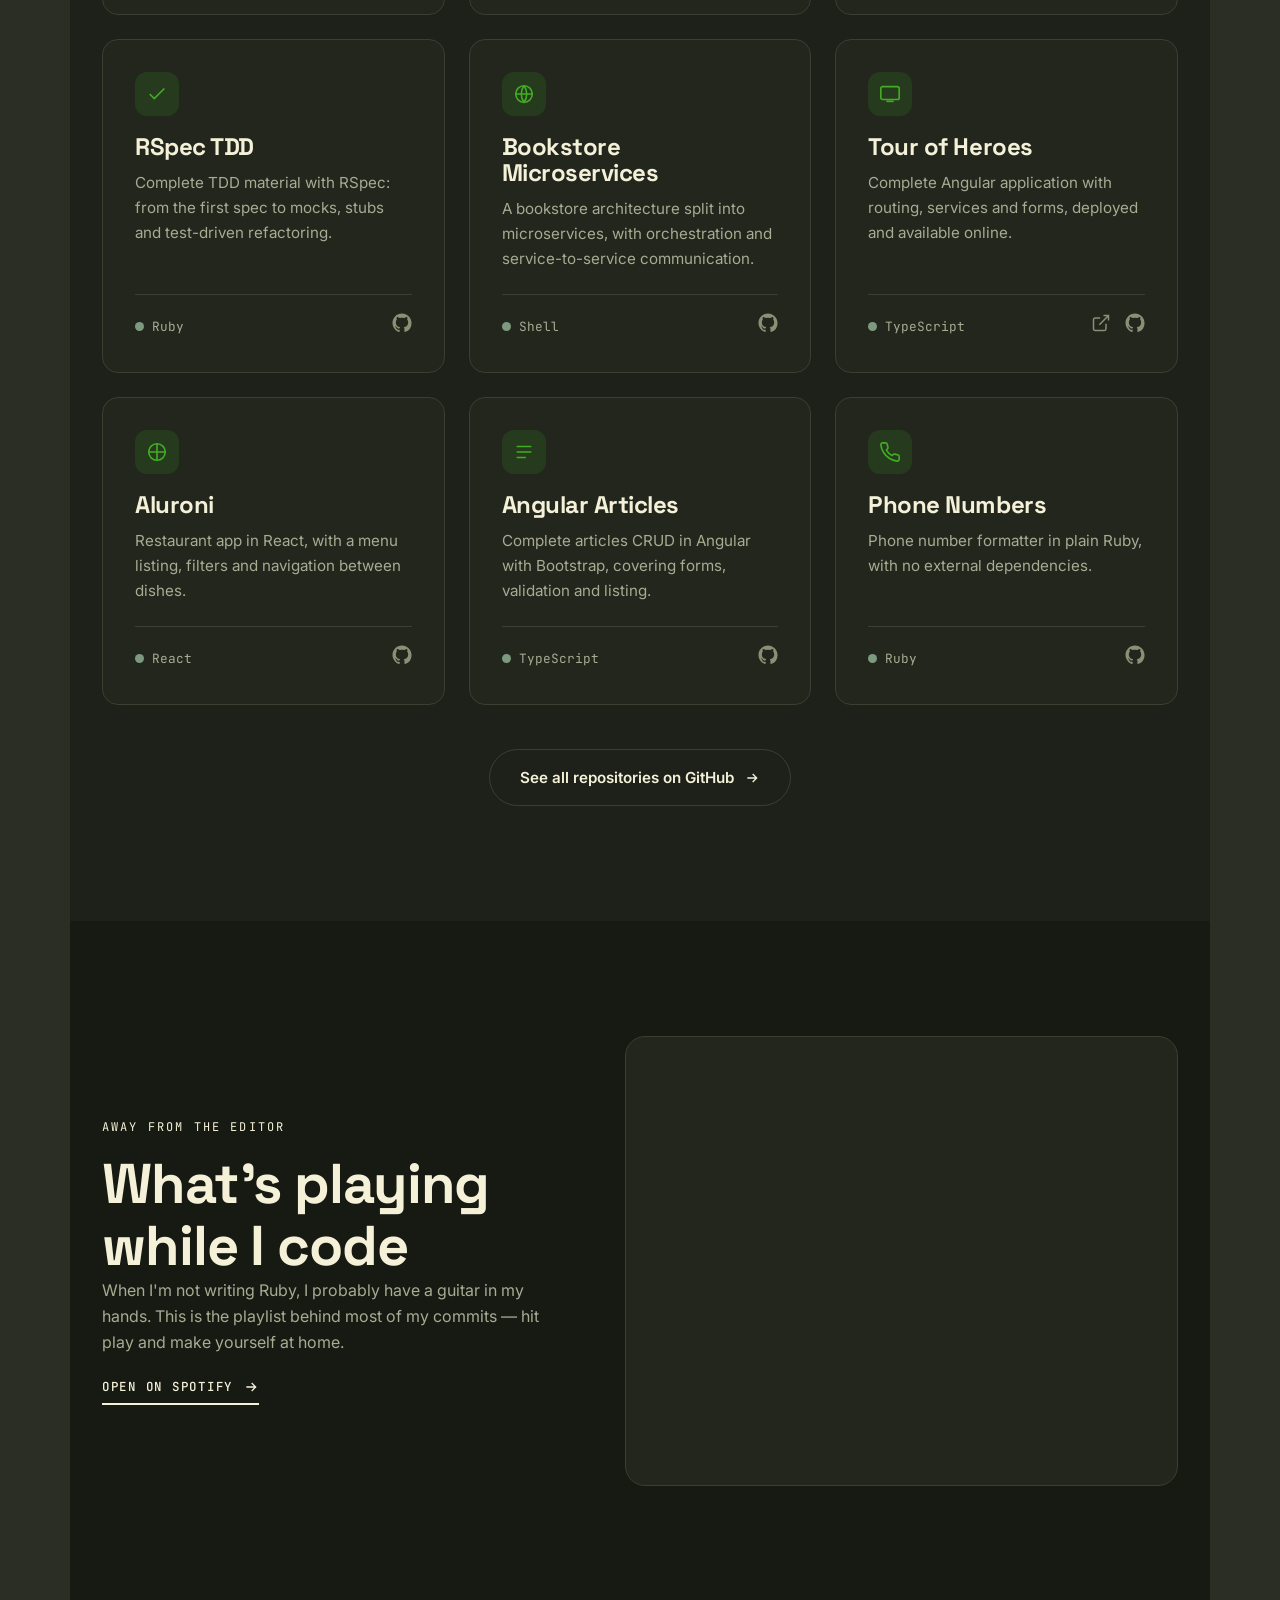
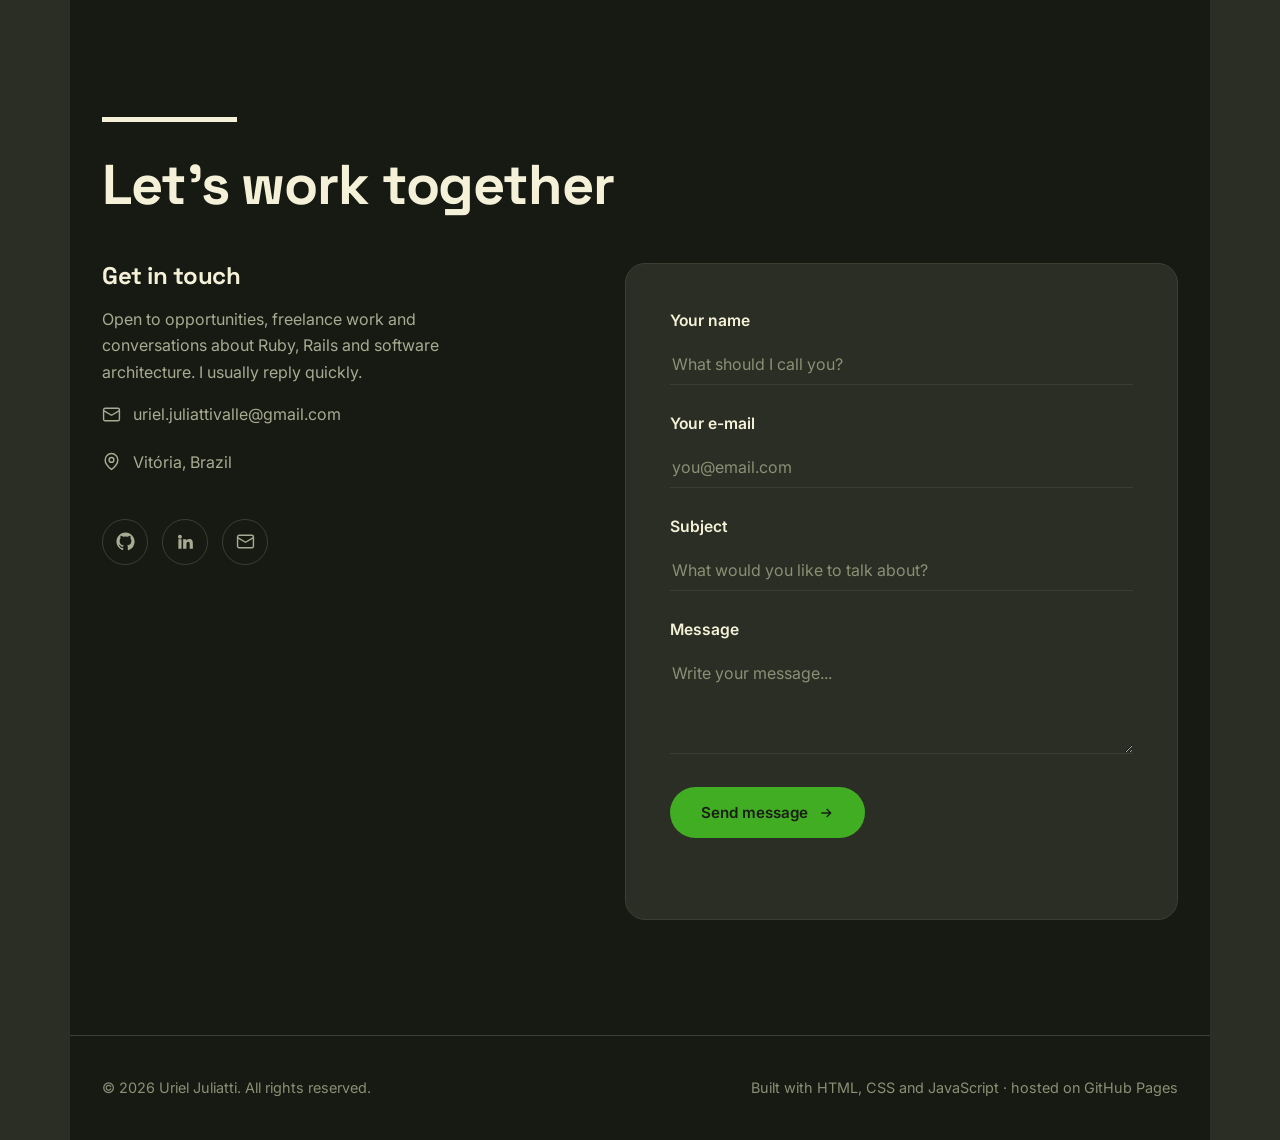
==== commit 7ed8223d: "Destaca o EloShop como projeto mais recente e publicado Cria a seção "Projeto mais recente e publica" ====
--- a/index.html
+++ b/index.html
@@ -124,6 +124,204 @@
       </div>
     </section>
 
+    <!-- ======================== LATEST PROJECT ======================== -->
+    <section class="section" id="highlight">
+      <div class="wrap">
+        <div class="section__head reveal">
+          <p class="eyebrow">Highlight</p>
+          <h2>Latest published project</h2>
+        </div>
+
+        <article class="featured reveal">
+          <div class="featured__body">
+            <div class="featured__badges">
+              <span class="featured__badge">Featured project</span>
+              <span class="featured__status">In production</span>
+            </div>
+            <h3 class="featured__title">EloShop</h3>
+            <p class="featured__lead">
+              Marketplace for makers of crafts and handmade products, with
+              multiple sellers and payment splitting through Mercado Pago.
+              I designed, built and shipped it to production on my own.
+            </p>
+
+            <ul class="featured__points">
+              <li>Payment splitting through <strong>Mercado Pago</strong>: PIX and card, OAuth, idempotent webhooks and refunds that proportionally return the commission</li>
+              <li><strong>Checkout that stays safe under concurrency</strong>, with locks, idempotency and a copy of the purchase data stored in the order</li>
+              <li>Seller dashboard isolated by session and shipping integrated with <strong>SuperFrete</strong></li>
+              <li><strong>REST API</strong> documented with OpenAPI, with Swagger UI at <code>/api-docs</code></li>
+              <li>Catalog latency cut from <strong>about 1.3 s to about 10 ms</strong> after diagnosing a PostgreSQL JIT cost</li>
+              <li>CI/CD with GitHub Actions and Railway, two automated test suites and observability with <strong>Sentry</strong></li>
+            </ul>
+
+            <details class="featured__details">
+              <summary>See full details</summary>
+              <div class="featured__detail">
+                <h4>Multi-seller marketplace</h4>
+                <ul class="featured__points">
+                  <li>Maker sign-up with admin approval and identity verification (KYC) handled by Mercado Pago via OAuth. The platform stores no documents and tokens are encrypted.</li>
+                  <li>Workshop dashboard: catalog, variants, images, customizations, orders, buyer messages, reviews, store theme, guided onboarding and versioned commercial terms.</li>
+                  <li>Each seller sees only their own data, because the scope comes from the session and never from the URL. Tests cover attempts to swap IDs in the URL.</li>
+                  <li>Public page for each workshop, a storefront and a pre-registration mode: platform sales stay closed until the admin opens them.</li>
+                </ul>
+              </div>
+              <div class="featured__detail">
+                <h4>Catalog</h4>
+                <ul class="featured__points">
+                  <li>Regular stock, one-of-a-kind and made-to-order products, with production lead times.</li>
+                  <li>Variants that represent real commercial combinations, customizations stored in the order, materials, techniques, hierarchical categories and tags.</li>
+                  <li>A single rule decides whether a product is available.</li>
+                  <li>Search and filters built on PostgreSQL itself, with images optimized through variants and lazy loading.</li>
+                </ul>
+              </div>
+              <div class="featured__detail">
+                <h4>Cart and checkout</h4>
+                <ul class="featured__points">
+                  <li>Guest cart (via signed cookie) and logged-in customer cart.</li>
+                  <li>Checkout in a transaction with locks taken in a fixed order to avoid deadlocks. This keeps a one-of-a-kind piece from being sold twice when two people buy at the same time.</li>
+                  <li>Protection against duplicate orders (idempotency key with a unique index).</li>
+                  <li>The order keeps a copy of price, SKU, variant, customization and address.</li>
+                  <li>Coupons with usage limits protected against concurrency. The server recalculates every amount and does not trust what the browser sends.</li>
+                </ul>
+              </div>
+              <div class="featured__detail">
+                <h4>Payments (Mercado Pago)</h4>
+                <ul class="featured__points">
+                  <li>PIX and credit card (Card Payment Brick), validated end to end in production.</li>
+                  <li>Automatic split with a platform commission (15%, or 8% in the first 3 months), with amounts in integer cents and arithmetic validated on save.</li>
+                  <li>Authenticated webhooks that can arrive repeatedly without duplicate effects. The gateway is isolated behind an interface, so it can be swapped.</li>
+                  <li>Full and partial refunds with proportional commission return, reconciliation and chargeback handling.</li>
+                </ul>
+              </div>
+              <div class="featured__detail">
+                <h4>Shipping (SuperFrete)</h4>
+                <ul class="featured__points">
+                  <li>Workshop connection via OAuth, external quotes, fixed shipping per product and local pickup.</li>
+                  <li>Label purchase from the workshop dashboard (in the code, still behind a flag).</li>
+                </ul>
+              </div>
+              <div class="featured__detail">
+                <h4>After-sales and customers</h4>
+                <ul class="featured__points">
+                  <li>Customer account, addresses, order history and wishlist.</li>
+                  <li>Moderated reviews with a “verified purchase” badge.</li>
+                  <li>Exchange or withdrawal requests through the site (the right of withdrawal under Brazil’s consumer protection code).</li>
+                  <li>Notifications and transactional e-mails sent in the background.</li>
+                </ul>
+              </div>
+              <div class="featured__detail">
+                <h4>Platform administration</h4>
+                <ul class="featured__points">
+                  <li>Dashboard, analytics, finance and commissions, management of sellers, orders, reviews and categories.</li>
+                  <li>Seller-side fraud alerts, audit log, observability page, API clients and control over opening sales.</li>
+                </ul>
+              </div>
+              <div class="featured__detail">
+                <h4>API, SEO, security and operations</h4>
+                <ul class="featured__points">
+                  <li>REST API v1 documented with OpenAPI/Swagger, generated automatically from the tests with rswag.</li>
+                  <li>SEO: slug-based URLs, Open Graph, structured data and sitemap.</li>
+                  <li>Security: strict CSP with nonce, rate limiting, upload validation, filtering of sensitive data in logs, Brakeman and bundler-audit in CI.</li>
+                  <li>Performance: a PostgreSQL JIT bottleneck was measured and fixed, taking the catalog from 1.3 s to about 10 ms.</li>
+                  <li>Two test suites, each with a defined role. <strong>Minitest</strong> (<code>test/</code>) covers domain rules and services: models, <code>Checkout::CreateOrder</code>, <code>Payments::*</code>, integration and the system tests with Capybara. It is the Rails default, with fixtures and helpers built in.</li>
+                  <li><strong>RSpec</strong> (<code>spec/</code>) covers endpoint behavior and authorization (request specs). It also produces <code>swagger/v1/swagger.yaml</code>, generated by rswag.</li>
+                  <li>CI on GitHub Actions and continuous deployment on Railway that only runs when CI is green. Infrastructure as code, 4 databases (app, cache, queue and cable) and monitoring with Sentry.</li>
+                </ul>
+              </div>
+            </details>
+
+            <div class="featured__stack">
+              <span class="tag">Rails 8.1</span>
+              <span class="tag">Ruby 3.3</span>
+              <span class="tag">Hotwire</span>
+              <span class="tag">Tailwind CSS</span>
+              <span class="tag">PostgreSQL 16</span>
+              <span class="tag">Solid Queue / Cache / Cable</span>
+              <span class="tag">Minitest + Capybara</span>
+              <span class="tag">RSpec + rswag</span>
+              <span class="tag">Docker</span>
+            </div>
+
+            <div class="featured__actions">
+              <a class="btn btn--primary" href="https://eloshop-web-production.up.railway.app/" target="_blank" rel="noopener">
+                View online store
+                <svg width="16" height="16" viewBox="0 0 24 24" fill="none" stroke="currentColor" stroke-width="2" aria-hidden="true"><path d="M18 13v6a2 2 0 0 1-2 2H5a2 2 0 0 1-2-2V8a2 2 0 0 1 2-2h6"/><path d="M15 3h6v6M10 14L21 3"/></svg>
+              </a>
+            </div>
+          </div>
+
+          <aside class="featured__side">
+            <button class="featured__shot" type="button"
+                    data-lightbox="assets/img/eloshop.jpg"
+                    aria-label="Enlarge the EloShop home page image">
+              <img src="assets/img/eloshop.jpg"
+                   alt="EloShop home page, highlighting &quot;Handmade pieces with a story&quot;"
+                   width="1400" height="740" loading="lazy">
+              <span class="featured__zoom" aria-hidden="true">
+                <svg width="18" height="18" viewBox="0 0 24 24" fill="none" stroke="currentColor" stroke-width="2" stroke-linecap="round"><circle cx="11" cy="11" r="7"/><path d="M20 20l-3.5-3.5M11 8v6M8 11h6"/></svg>
+              </span>
+            </button>
+
+            <figure class="featured__figure">
+              <button class="featured__shot" type="button"
+                      data-lightbox="assets/img/eloshop_temas.jpg"
+                      aria-label="Enlarge the EloShop theme editor image">
+                <img src="assets/img/eloshop_temas.jpg"
+                     alt="EloShop theme editor, with the theme list and a preview of the workshop storefront"
+                     width="1400" height="1111" loading="lazy">
+                <span class="featured__zoom" aria-hidden="true">
+                  <svg width="18" height="18" viewBox="0 0 24 24" fill="none" stroke="currentColor" stroke-width="2" stroke-linecap="round"><circle cx="11" cy="11" r="7"/><path d="M20 20l-3.5-3.5M11 8v6M8 11h6"/></svg>
+                </span>
+              </button>
+              <figcaption class="featured__caption">Theme editor for makers and their stores</figcaption>
+            </figure>
+
+            <figure class="featured__figure">
+              <button class="featured__shot" type="button"
+                      data-lightbox="assets/img/eloshop_dashboard.jpg"
+                      aria-label="Enlarge the EloShop admin dashboard image">
+                <img src="assets/img/eloshop_dashboard.jpg"
+                     alt="EloShop admin area, with the product list, filters by maker, price and stock, and the status of each piece"
+                     width="1400" height="638" loading="lazy">
+                <span class="featured__zoom" aria-hidden="true">
+                  <svg width="18" height="18" viewBox="0 0 24 24" fill="none" stroke="currentColor" stroke-width="2" stroke-linecap="round"><circle cx="11" cy="11" r="7"/><path d="M20 20l-3.5-3.5M11 8v6M8 11h6"/></svg>
+                </span>
+              </button>
+              <figcaption class="featured__caption">Dashboard</figcaption>
+            </figure>
+
+            <figure class="featured__figure">
+              <button class="featured__shot featured__shot--phone" type="button"
+                      data-lightbox="assets/img/eloshop_painel.jpg"
+                      aria-label="Enlarge the EloShop workshop dashboard image">
+                <img src="assets/img/eloshop_painel.jpg"
+                     alt="EloShop workshop dashboard on mobile, showing store pre-registration and the first steps"
+                     width="700" height="1425" loading="lazy">
+                <span class="featured__zoom" aria-hidden="true">
+                  <svg width="18" height="18" viewBox="0 0 24 24" fill="none" stroke="currentColor" stroke-width="2" stroke-linecap="round"><circle cx="11" cy="11" r="7"/><path d="M20 20l-3.5-3.5M11 8v6M8 11h6"/></svg>
+                </span>
+              </button>
+            </figure>
+
+            <div class="featured__meta">
+              <div class="featured__stat">
+                <span class="featured__stat-value">242</span>
+                <span class="featured__stat-label">commits</span>
+              </div>
+              <div class="featured__stat">
+                <span class="featured__stat-value">7</span>
+                <span class="featured__stat-label">languages</span>
+              </div>
+              <div class="featured__stat">
+                <span class="featured__stat-value">Active</span>
+                <span class="featured__stat-label">in production</span>
+              </div>
+            </div>
+          </aside>
+        </article>
+      </div>
+    </section>
+
     <!-- ============================= ABOUT ============================ -->
     <section class="section section--alt" id="about">
       <div class="wrap">
@@ -537,74 +735,6 @@
           <div class="featured__body">
             <div class="featured__badges">
               <span class="featured__badge">Featured project</span>
-              <span class="featured__status">In production</span>
-            </div>
-            <h3 class="featured__title">EloShop</h3>
-            <p class="featured__lead">
-              E-commerce and marketplace dedicated to makers of crafts and
-              handmade products. Under active development, built with the
-              latest Rails stack.
-            </p>
-
-            <ul class="featured__points">
-              <li>Store and checkout with payments integrated through <strong>Mercado Pago</strong></li>
-              <li>Dedicated admin area for workshops, catalog and orders</li>
-              <li><strong>Public API v1</strong> documented with OpenAPI, with Swagger UI at <code>/api-docs</code></li>
-              <li>CI with RSpec, system tests, <strong>Brakeman</strong>, bundler-audit and CodeQL</li>
-              <li>Error monitoring with GlitchTip and continuous deployment on Railway</li>
-            </ul>
-
-            <div class="featured__stack">
-              <span class="tag">Rails 8.1</span>
-              <span class="tag">Ruby 3.3</span>
-              <span class="tag">Hotwire</span>
-              <span class="tag">Tailwind CSS</span>
-              <span class="tag">PostgreSQL 16</span>
-              <span class="tag">Solid Queue / Cache / Cable</span>
-              <span class="tag">RSpec + rswag</span>
-              <span class="tag">Docker</span>
-            </div>
-
-            <div class="featured__actions">
-              <a class="btn btn--primary" href="https://eloshop-web-production.up.railway.app/" target="_blank" rel="noopener">
-                View online store
-                <svg width="16" height="16" viewBox="0 0 24 24" fill="none" stroke="currentColor" stroke-width="2" aria-hidden="true"><path d="M18 13v6a2 2 0 0 1-2 2H5a2 2 0 0 1-2-2V8a2 2 0 0 1 2-2h6"/><path d="M15 3h6v6M10 14L21 3"/></svg>
-              </a>
-            </div>
-          </div>
-
-          <aside class="featured__side">
-            <button class="featured__shot" type="button"
-                    data-lightbox="assets/img/eloshop.jpg"
-                    aria-label="Enlarge the EloShop home page image">
-              <img src="assets/img/eloshop.jpg"
-                   alt="EloShop home page, highlighting &quot;Handmade pieces with a story&quot;"
-                   width="1400" height="740" loading="lazy">
-              <span class="featured__zoom" aria-hidden="true">
-                <svg width="18" height="18" viewBox="0 0 24 24" fill="none" stroke="currentColor" stroke-width="2" stroke-linecap="round"><circle cx="11" cy="11" r="7"/><path d="M20 20l-3.5-3.5M11 8v6M8 11h6"/></svg>
-              </span>
-            </button>
-
-            <div class="featured__meta">
-              <div class="featured__stat">
-                <span class="featured__stat-value">242</span>
-                <span class="featured__stat-label">commits</span>
-              </div>
-              <div class="featured__stat">
-                <span class="featured__stat-value">7</span>
-                <span class="featured__stat-label">languages</span>
-              </div>
-              <div class="featured__stat">
-                <span class="featured__stat-value">Active</span>
-                <span class="featured__stat-label">in development</span>
-              </div>
-            </div>
-          </aside>
-        </article>
-        <article class="featured reveal">
-          <div class="featured__body">
-            <div class="featured__badges">
-              <span class="featured__badge">Featured project</span>
               <span class="featured__status">In development</span>
             </div>
             <h3 class="featured__title">Safra</h3>
--- a/assets/css/style.css
+++ b/assets/css/style.css
@@ -627,6 +627,52 @@
   font-size: 0.85em;
 }
 
+.featured__details {
+  margin: -0.4rem 0 1.8rem;
+  border-top: 1px solid var(--line);
+}
+
+.featured__details summary {
+  display: inline-flex;
+  align-items: center;
+  gap: 8px;
+  padding: 0.9rem 0 0.2rem;
+  font-family: var(--font-mono);
+  font-size: 0.85rem;
+  letter-spacing: 0.04em;
+  color: var(--accent);
+  cursor: pointer;
+  list-style: none;
+}
+
+.featured__details summary::-webkit-details-marker { display: none; }
+
+.featured__details summary::after {
+  content: "+";
+  font-size: 1.1em;
+  line-height: 1;
+}
+
+.featured__details[open] summary::after { content: "−"; }
+
+.featured__details summary:focus-visible {
+  outline: 2px solid var(--accent);
+  outline-offset: 4px;
+  border-radius: 4px;
+}
+
+.featured__detail { margin-top: 1.4rem; }
+
+.featured__detail h4 {
+  margin: 0 0 0.7rem;
+  font-family: var(--font-display);
+  font-size: 1rem;
+  font-weight: 600;
+  color: var(--text);
+}
+
+.featured__detail .featured__points { margin-bottom: 0; }
+
 .featured__stack {
   display: flex;
   flex-wrap: wrap;
@@ -705,6 +751,11 @@
 
 .featured__figure {
   margin: 0;
+}
+
+.featured__shot--phone {
+  max-width: 300px;
+  margin: 0 auto;
 }
 
 .featured__caption {
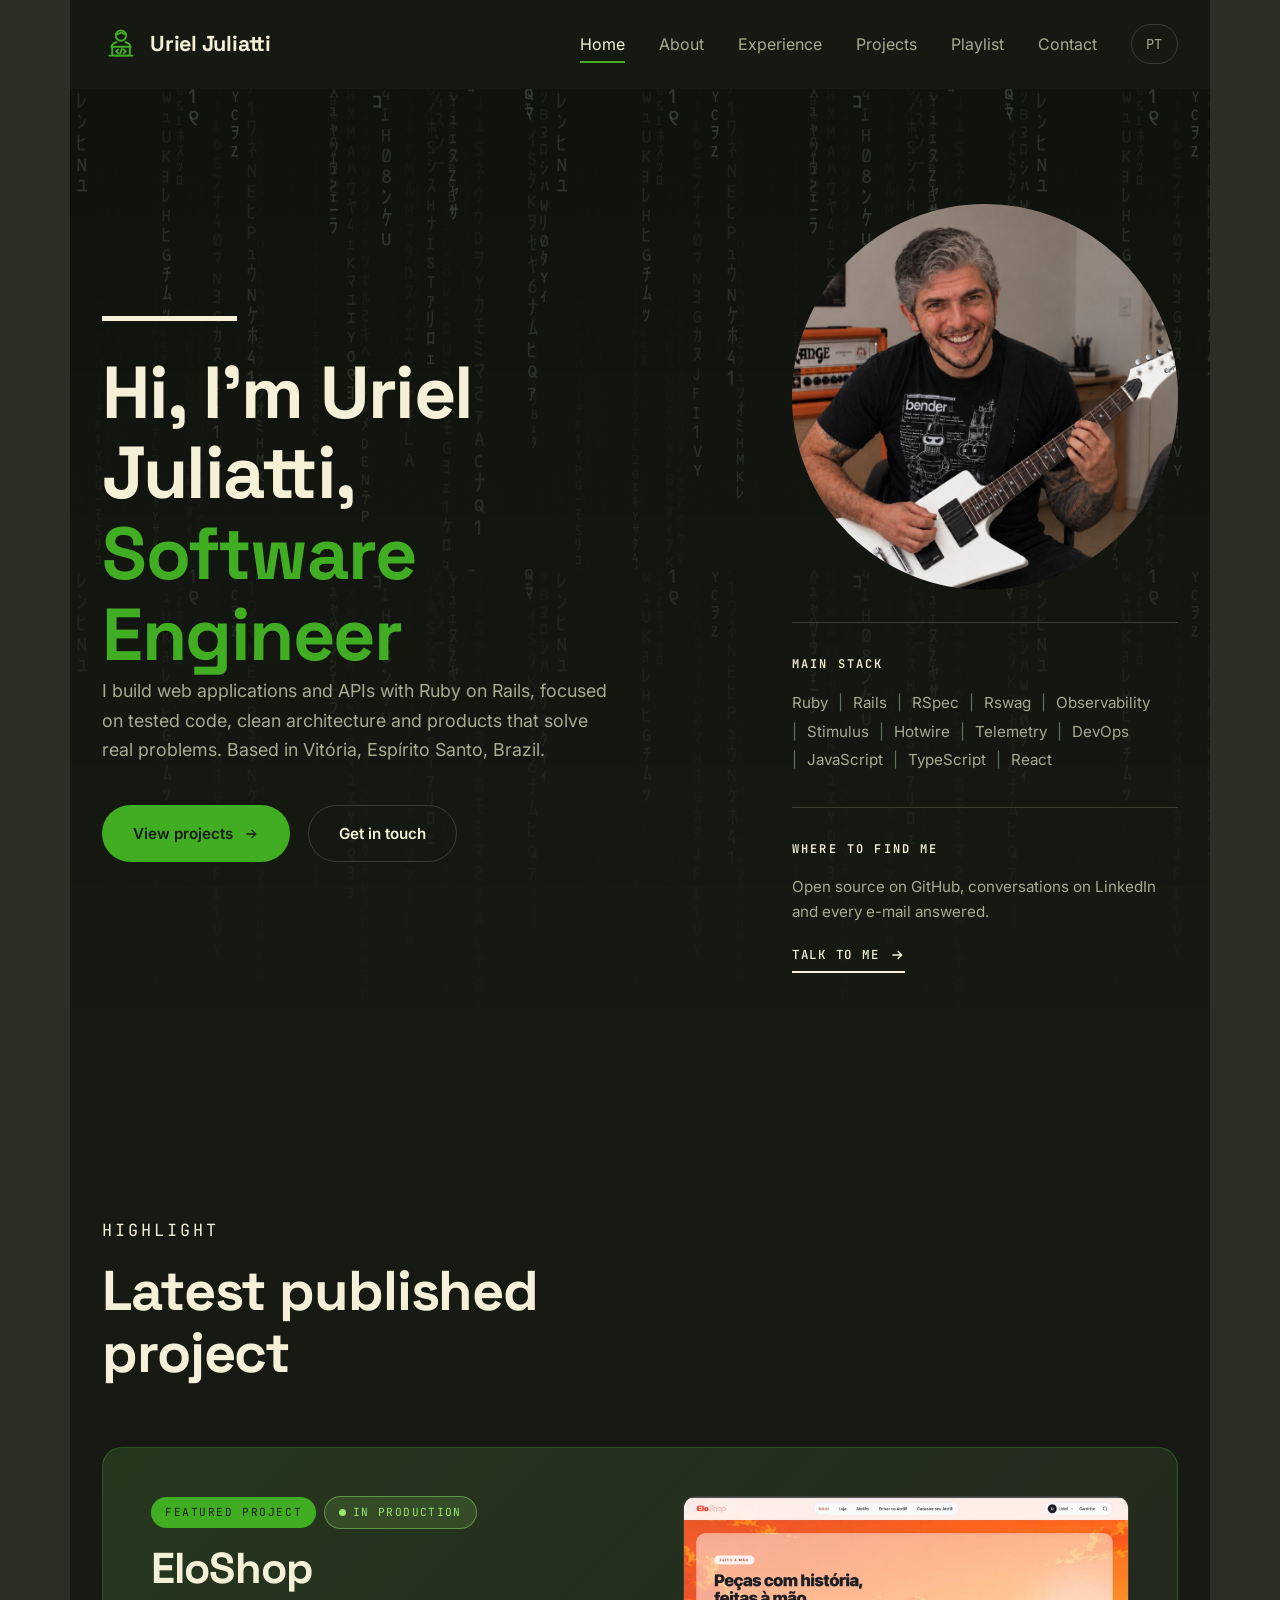
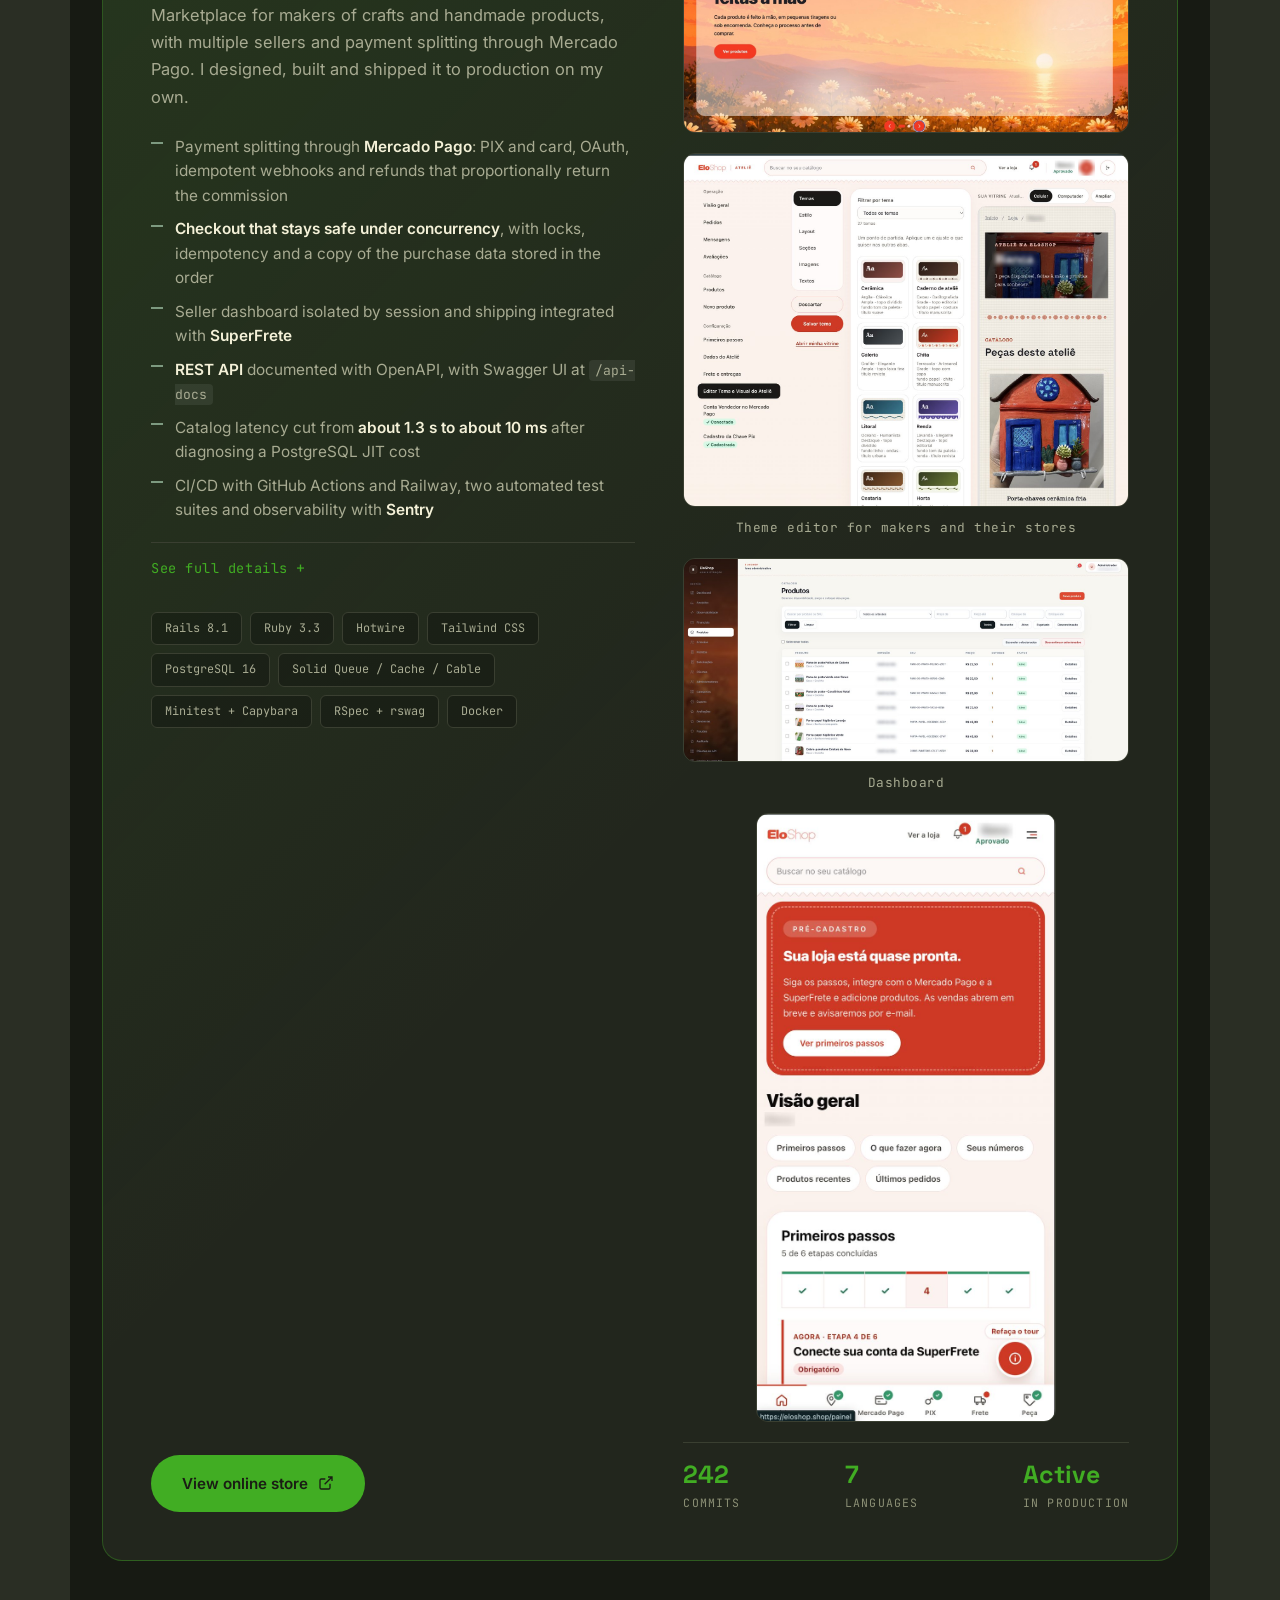
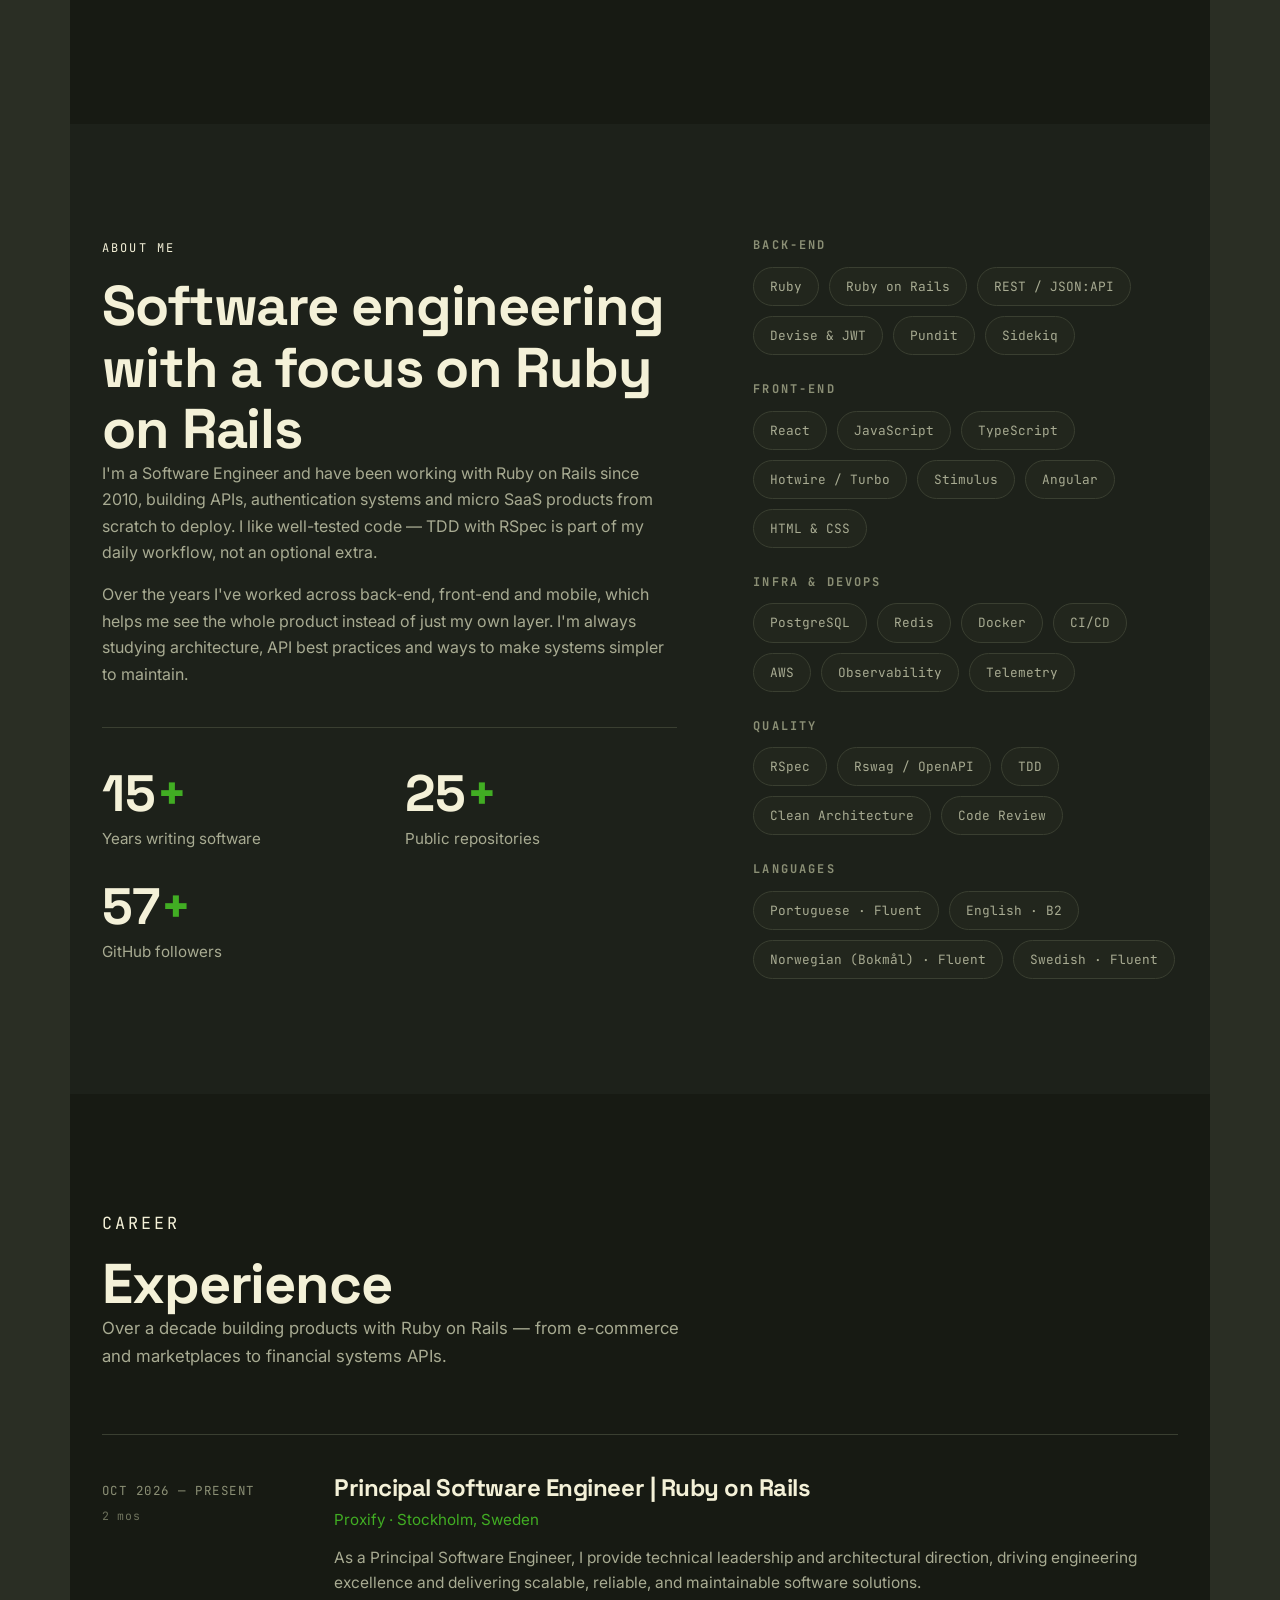
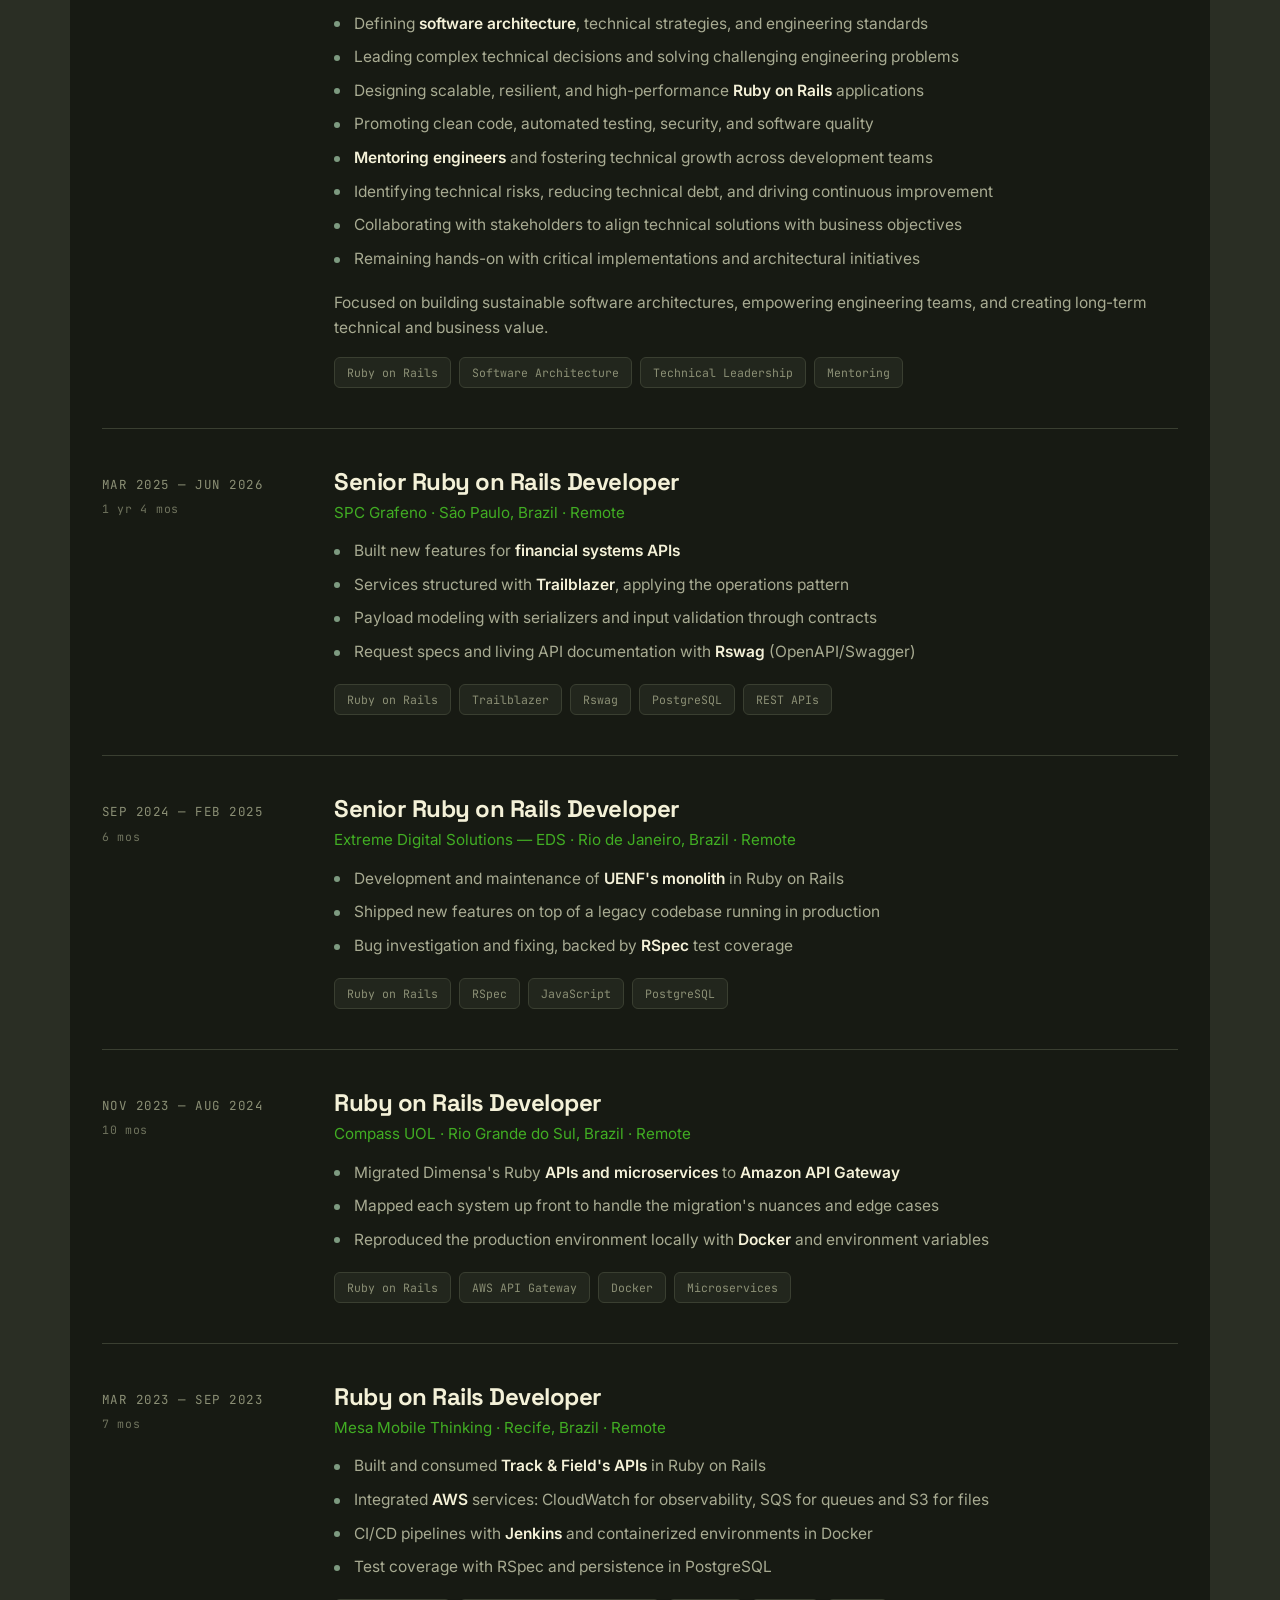
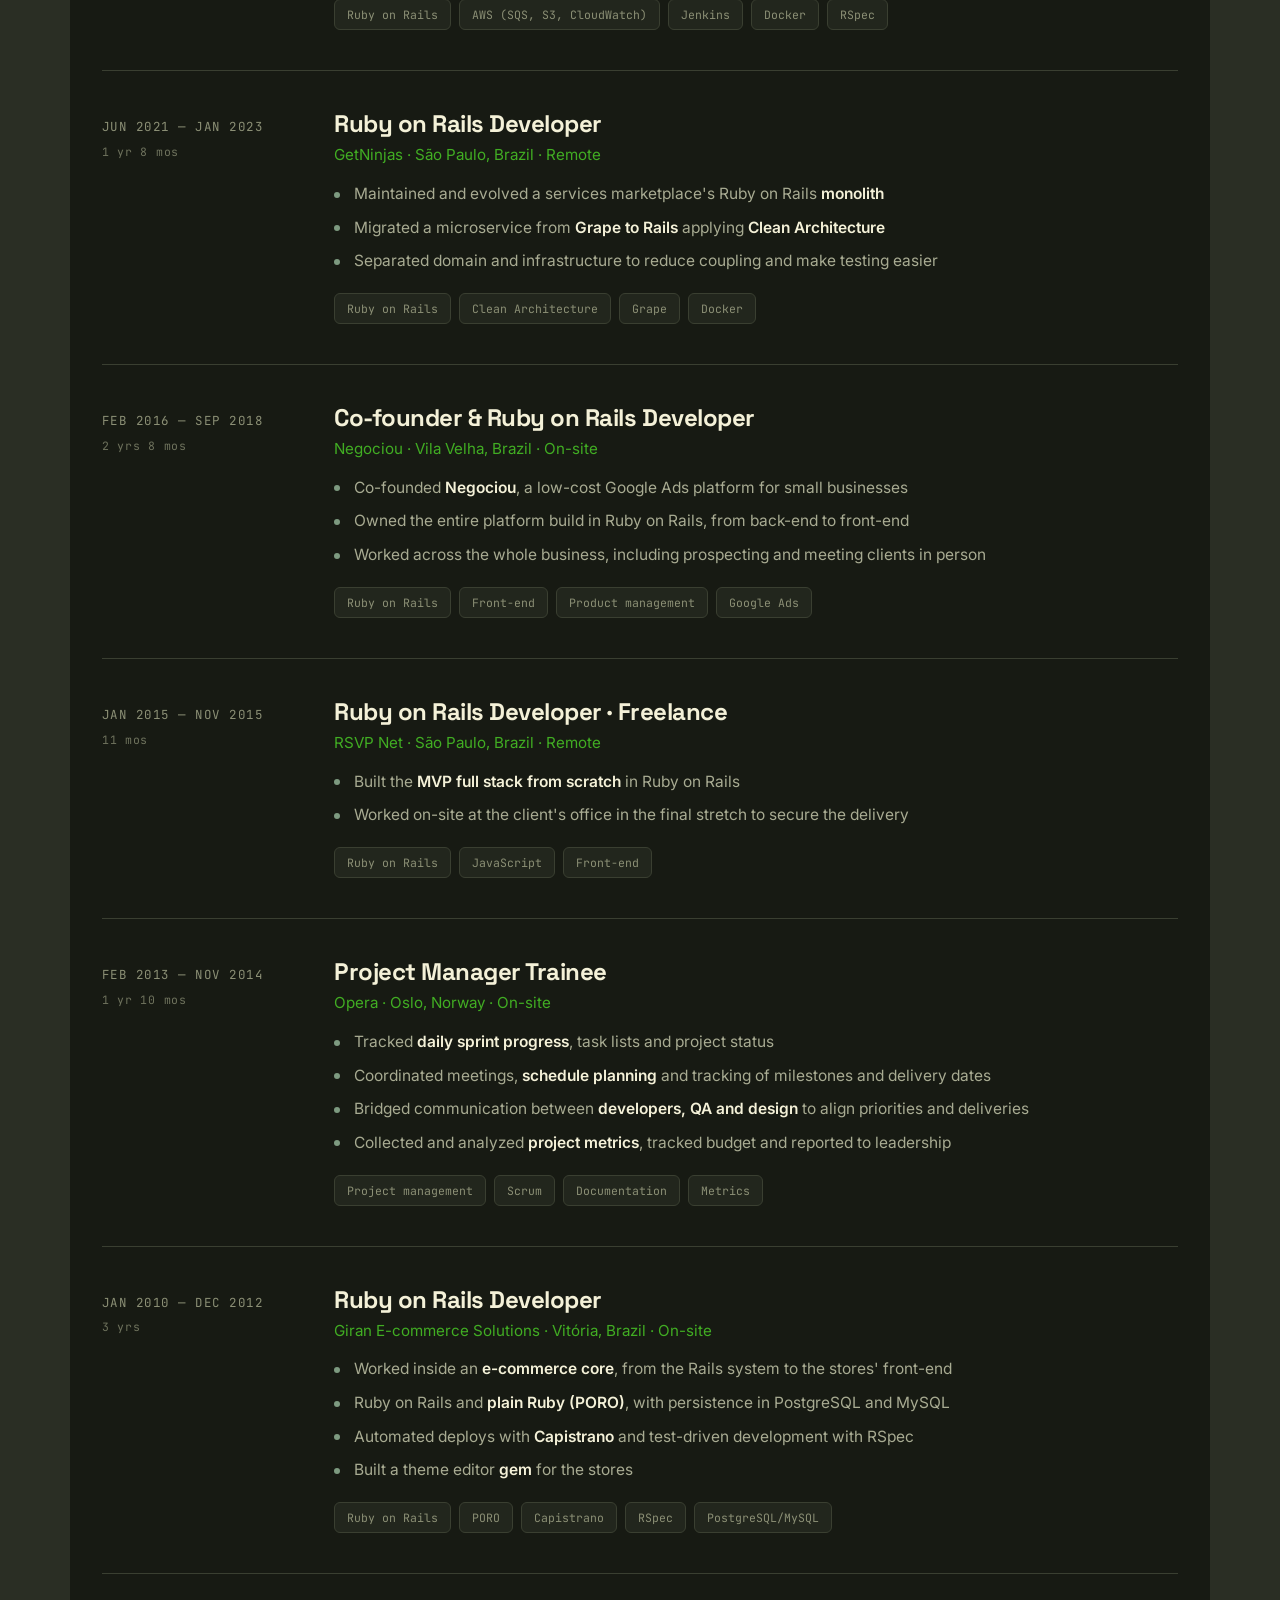
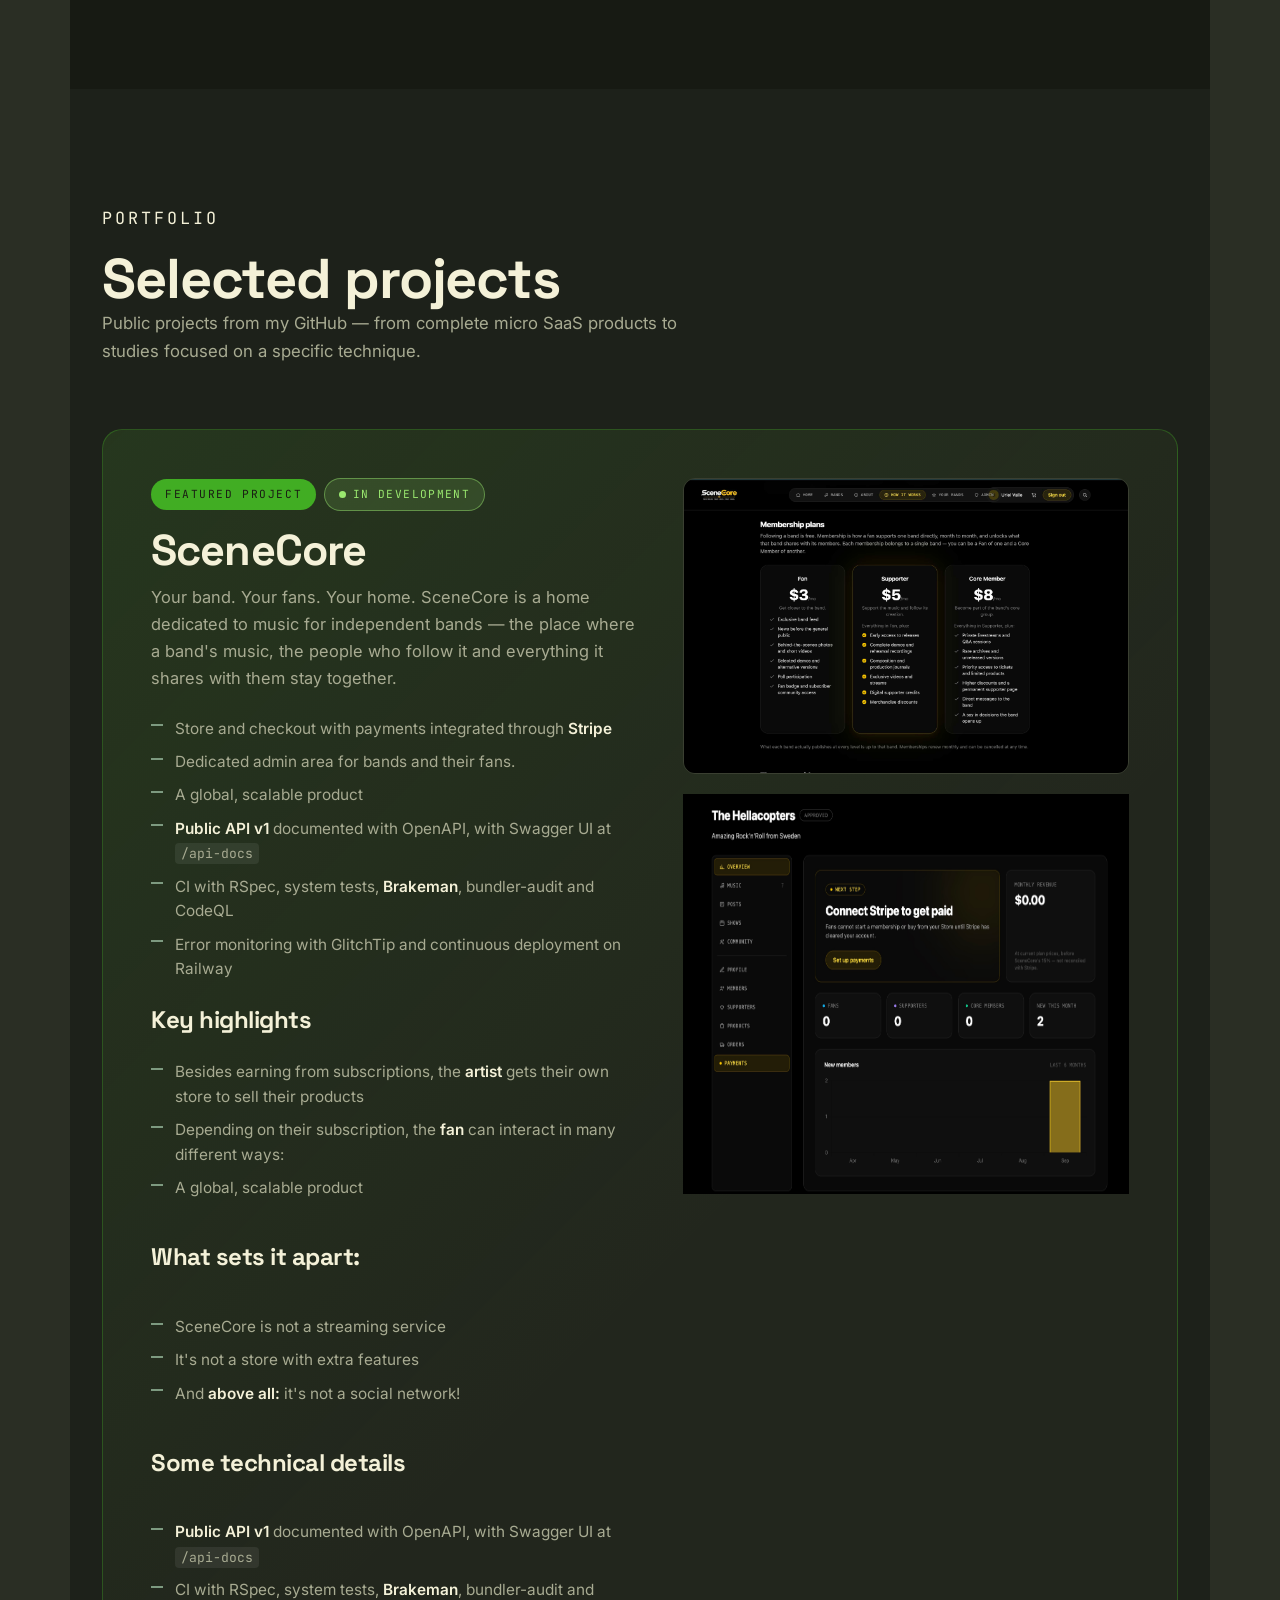
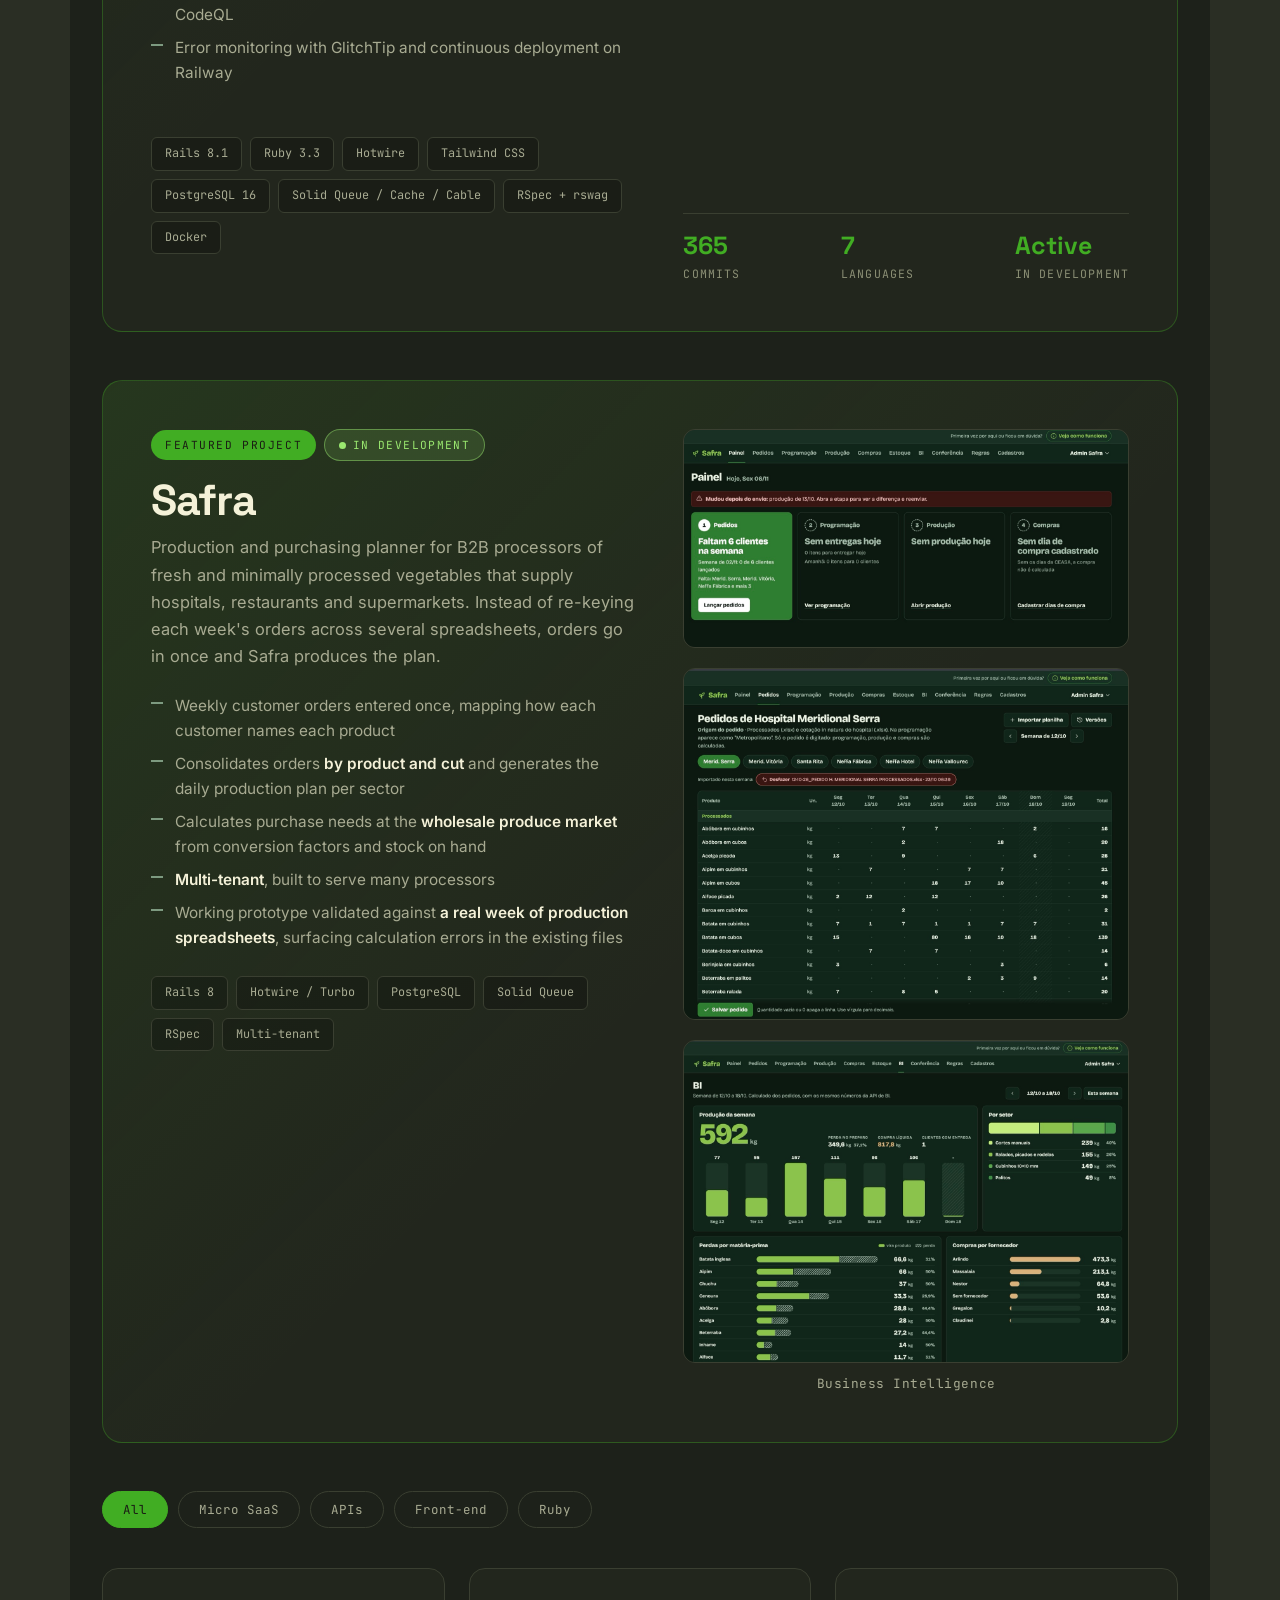
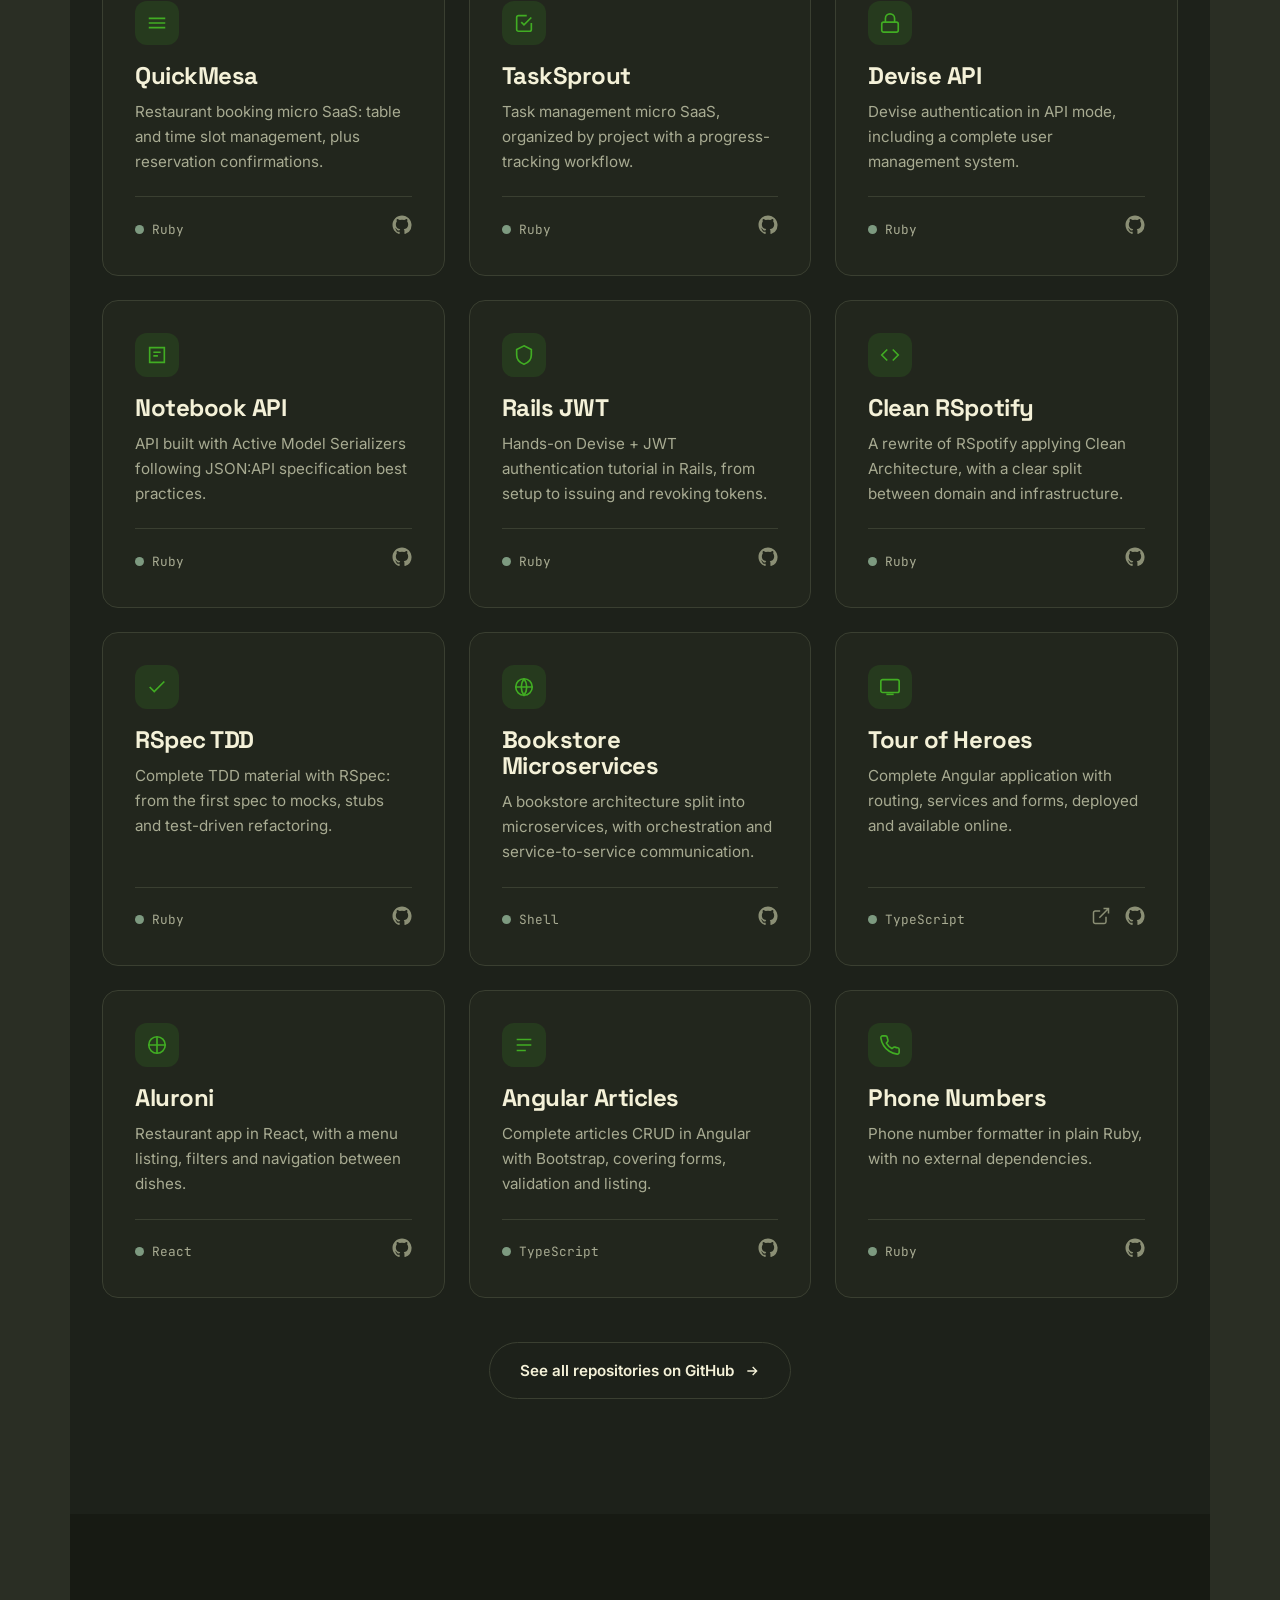
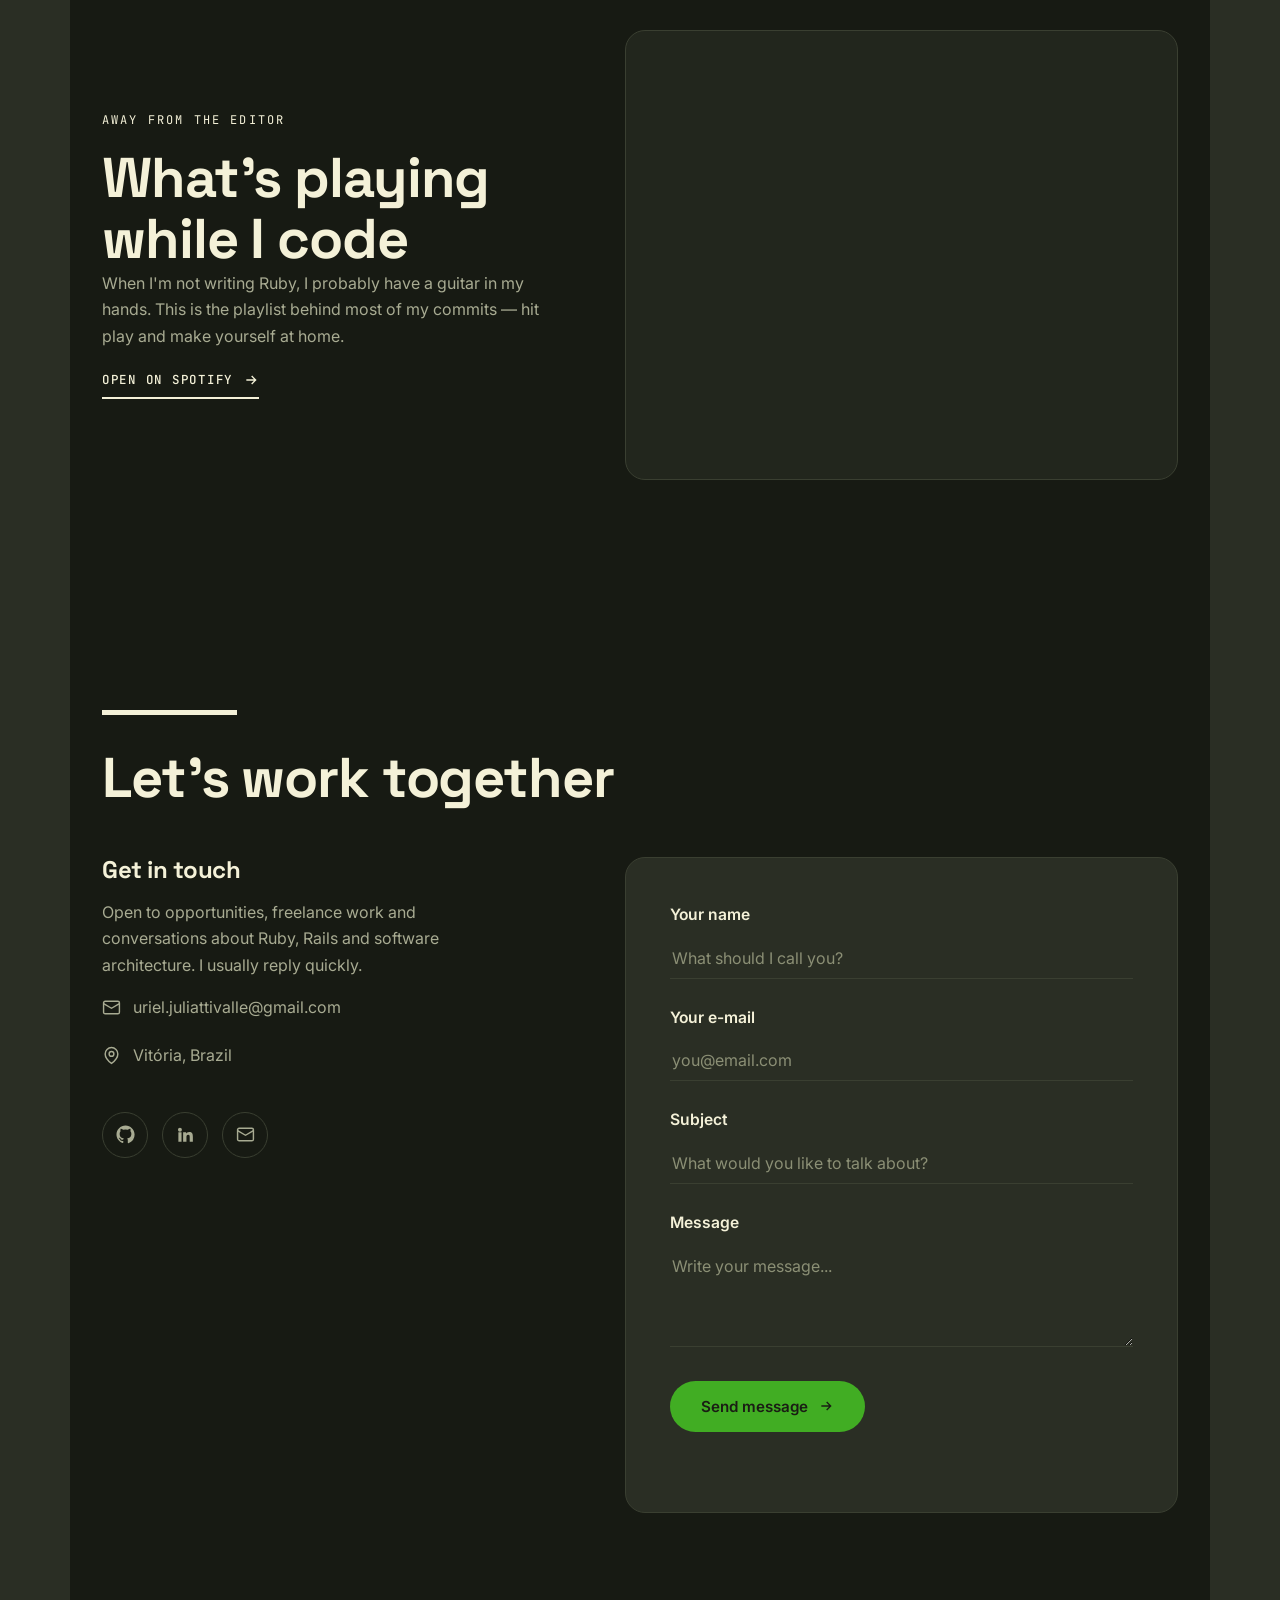
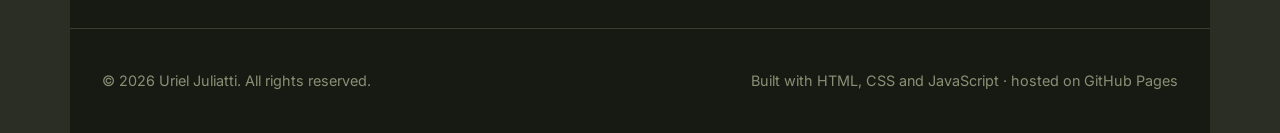
==== commit c069eb97: "Adding experience" ====
--- a/index.html
+++ b/index.html
@@ -430,6 +430,35 @@
         <div class="timeline">
           <article class="timeline__item reveal">
             <div class="timeline__period">
+              Oct 2026 — Present
+              <span class="timeline__duration">2 mos</span>
+            </div>
+            <div>
+              <h3 class="timeline__role">Principal Software Engineer | Ruby on Rails</h3>
+              <span class="timeline__org">Proxify · Stockholm, Sweden</span>
+              <p class="timeline__summary">As a Principal Software Engineer, I provide technical leadership and architectural direction, driving engineering excellence and delivering scalable, reliable, and maintainable software solutions.</p>
+              <ul class="timeline__points">
+                <li>Defining <strong>software architecture</strong>, technical strategies, and engineering standards</li>
+                <li>Leading complex technical decisions and solving challenging engineering problems</li>
+                <li>Designing scalable, resilient, and high-performance <strong>Ruby on Rails</strong> applications</li>
+                <li>Promoting clean code, automated testing, security, and software quality</li>
+                <li><strong>Mentoring engineers</strong> and fostering technical growth across development teams</li>
+                <li>Identifying technical risks, reducing technical debt, and driving continuous improvement</li>
+                <li>Collaborating with stakeholders to align technical solutions with business objectives</li>
+                <li>Remaining hands-on with critical implementations and architectural initiatives</li>
+              </ul>
+              <p class="timeline__summary">Focused on building sustainable software architectures, empowering engineering teams, and creating long-term technical and business value.</p>
+              <div class="timeline__stack">
+                <span class="tag">Ruby on Rails</span>
+                <span class="tag">Software Architecture</span>
+                <span class="tag">Technical Leadership</span>
+                <span class="tag">Mentoring</span>
+              </div>
+            </div>
+          </article>
+
+          <article class="timeline__item reveal">
+            <div class="timeline__period">
               Mar 2025 — Jun 2026
               <span class="timeline__duration">1 yr 4 mos</span>
             </div>
--- a/assets/css/style.css
+++ b/assets/css/style.css
@@ -468,6 +468,13 @@
 
 .timeline__item p { margin: 0; }
 
+.timeline__item .timeline__summary {
+  margin: 0 0 1rem;
+  color: var(--text-muted);
+  font-size: 0.97rem;
+  line-height: 1.6;
+}
+
 .timeline__points {
   margin: 0 0 1.2rem;
   display: grid;
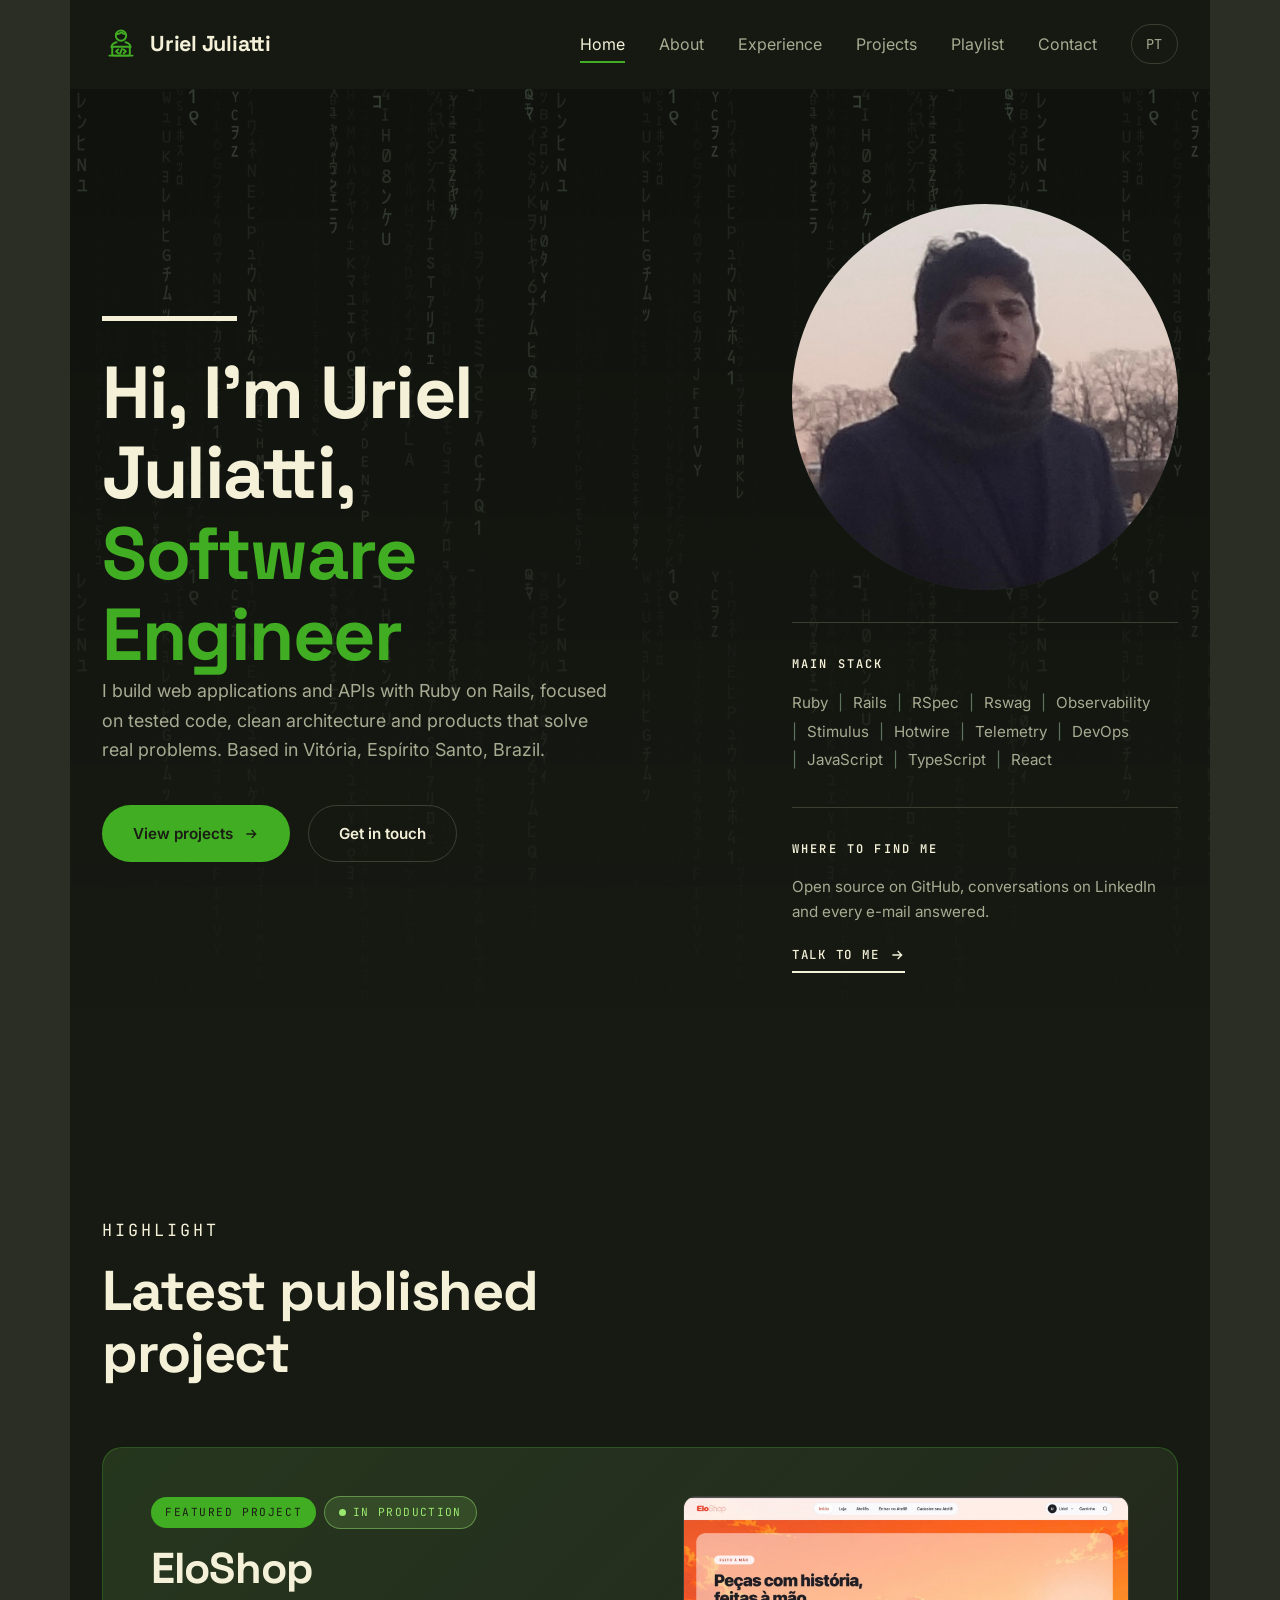
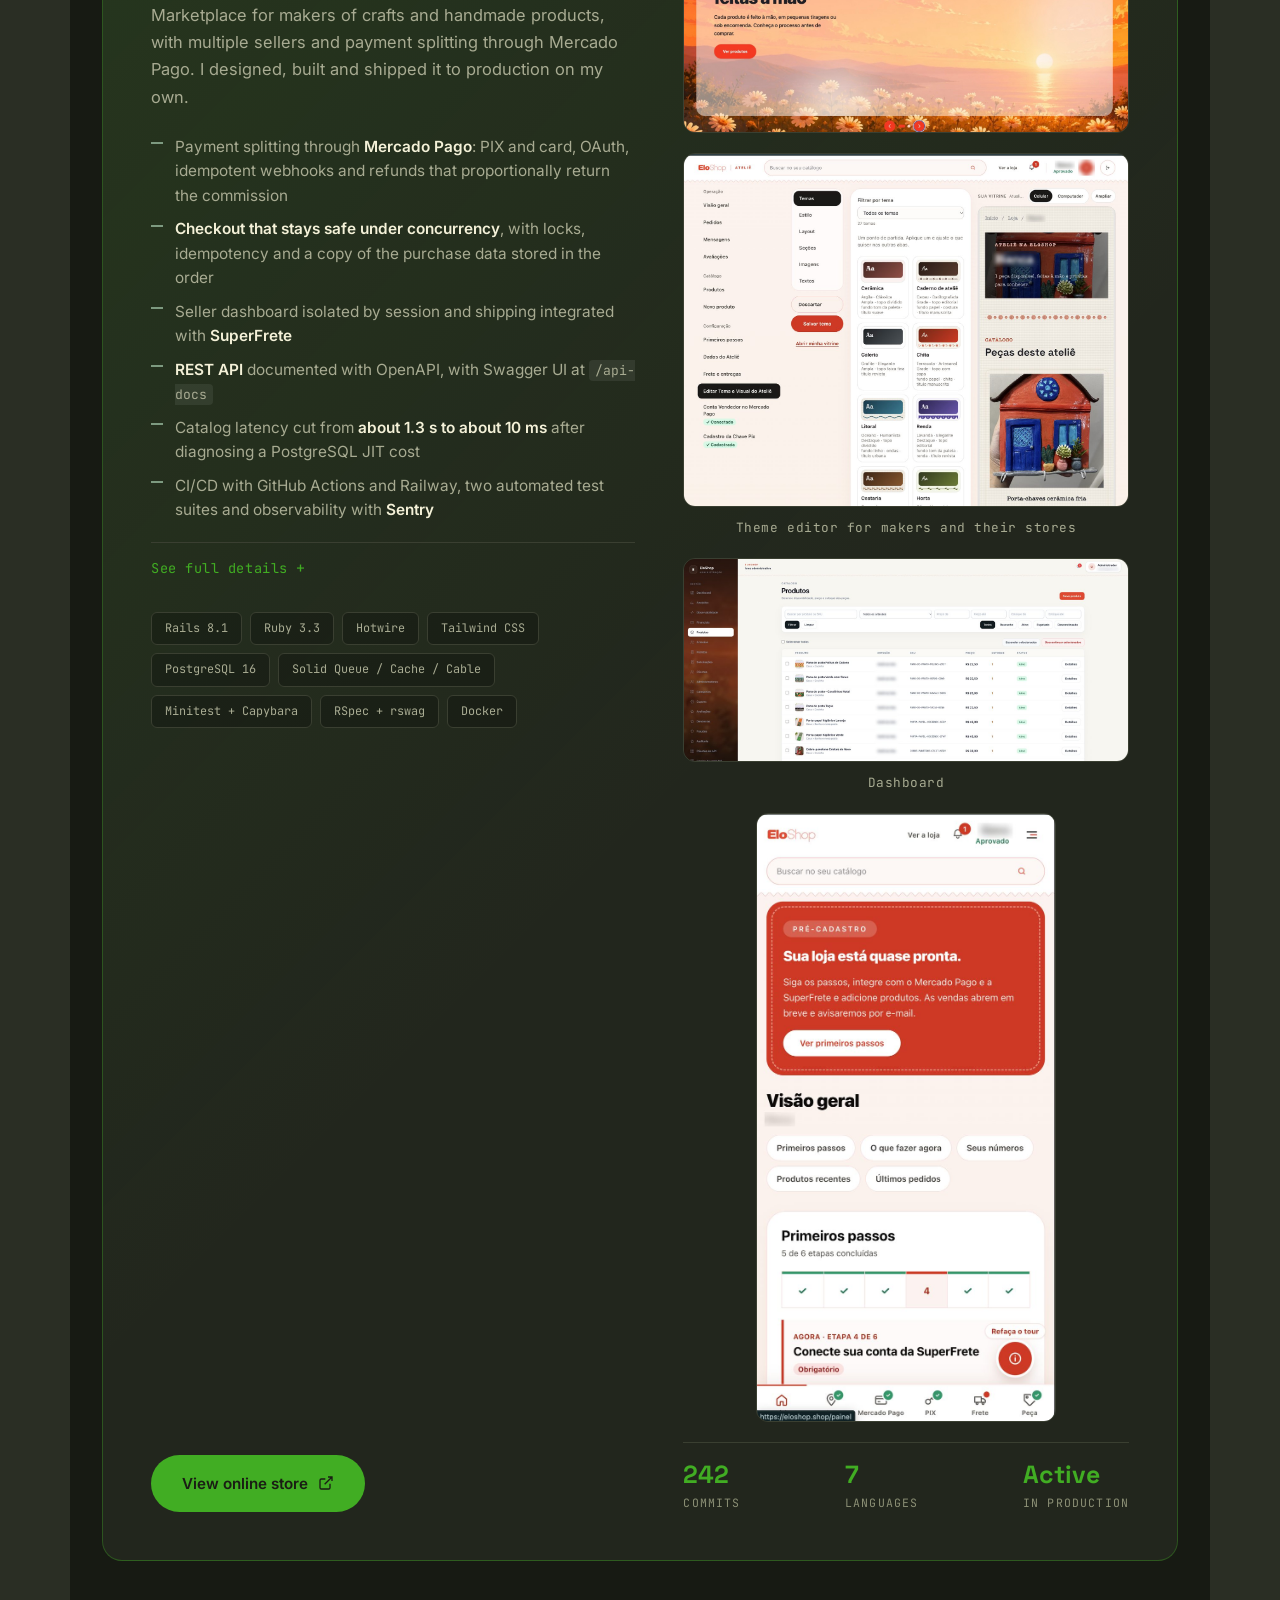
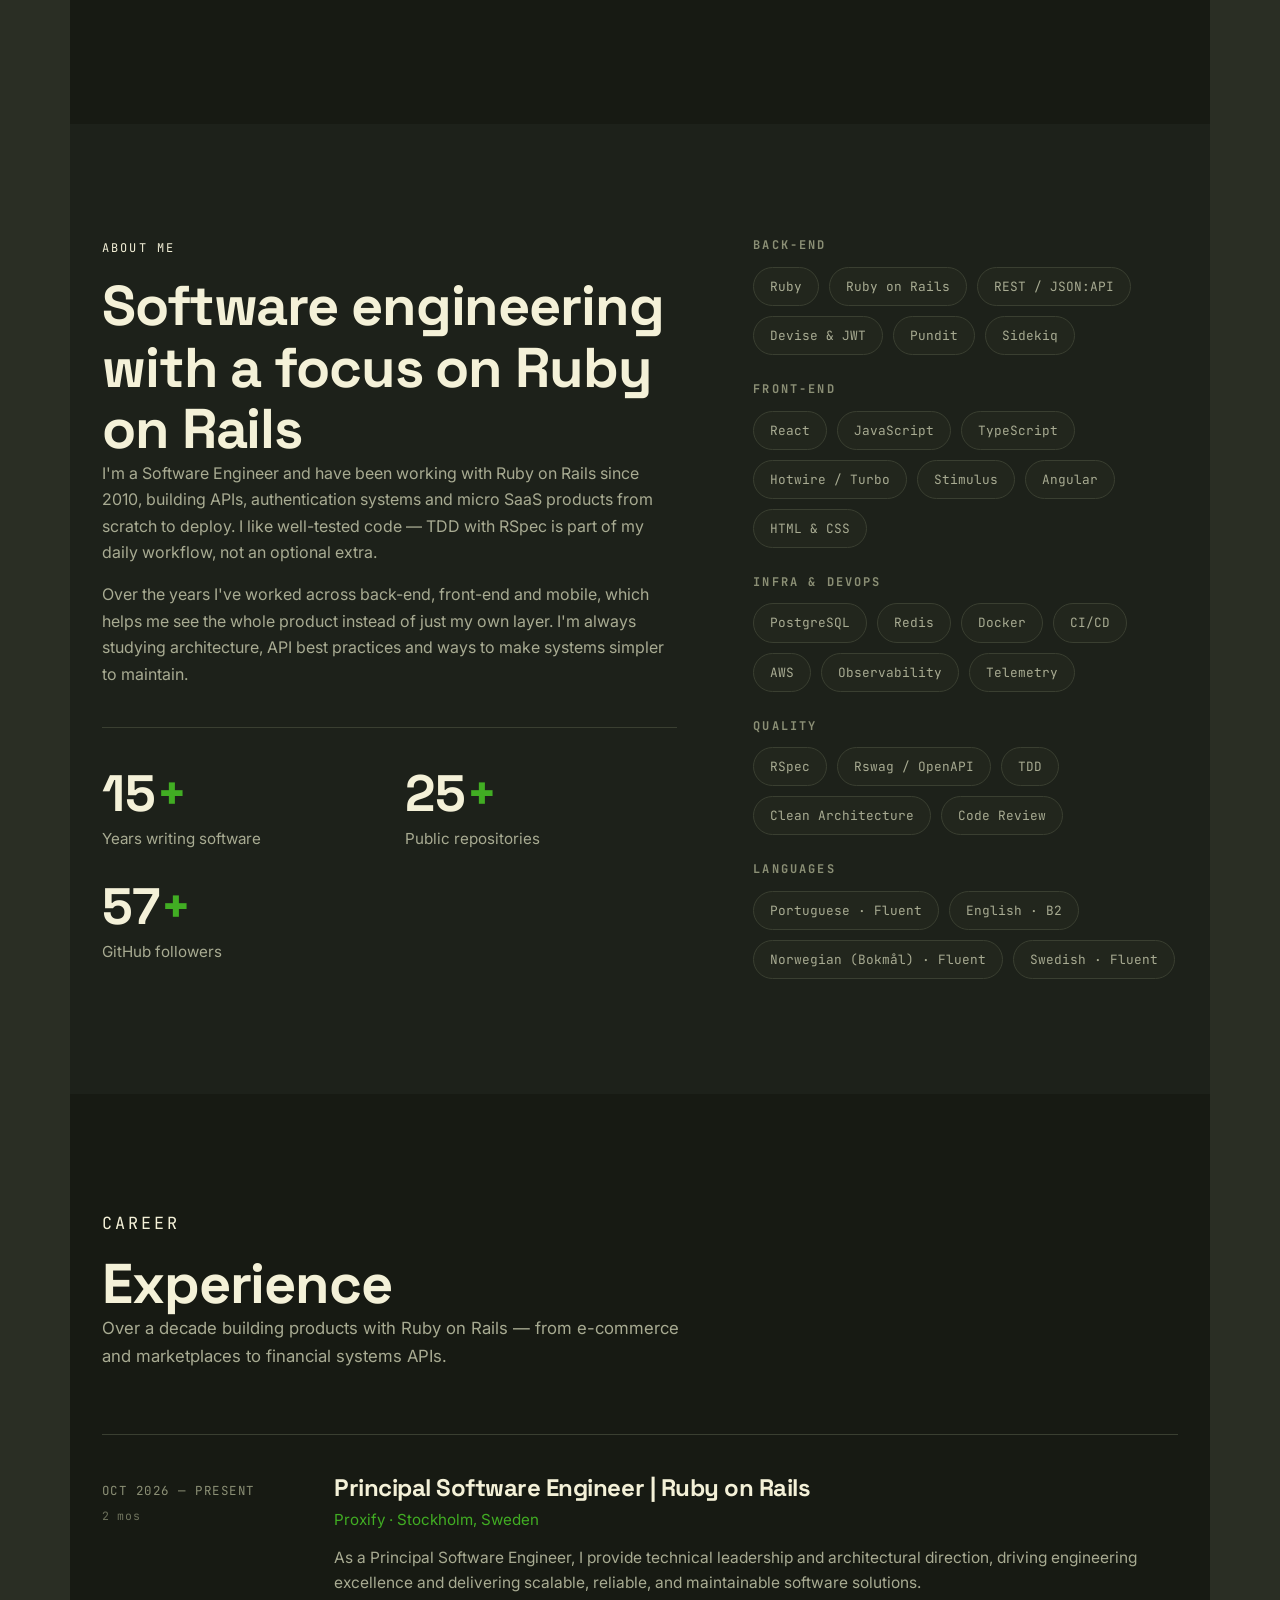
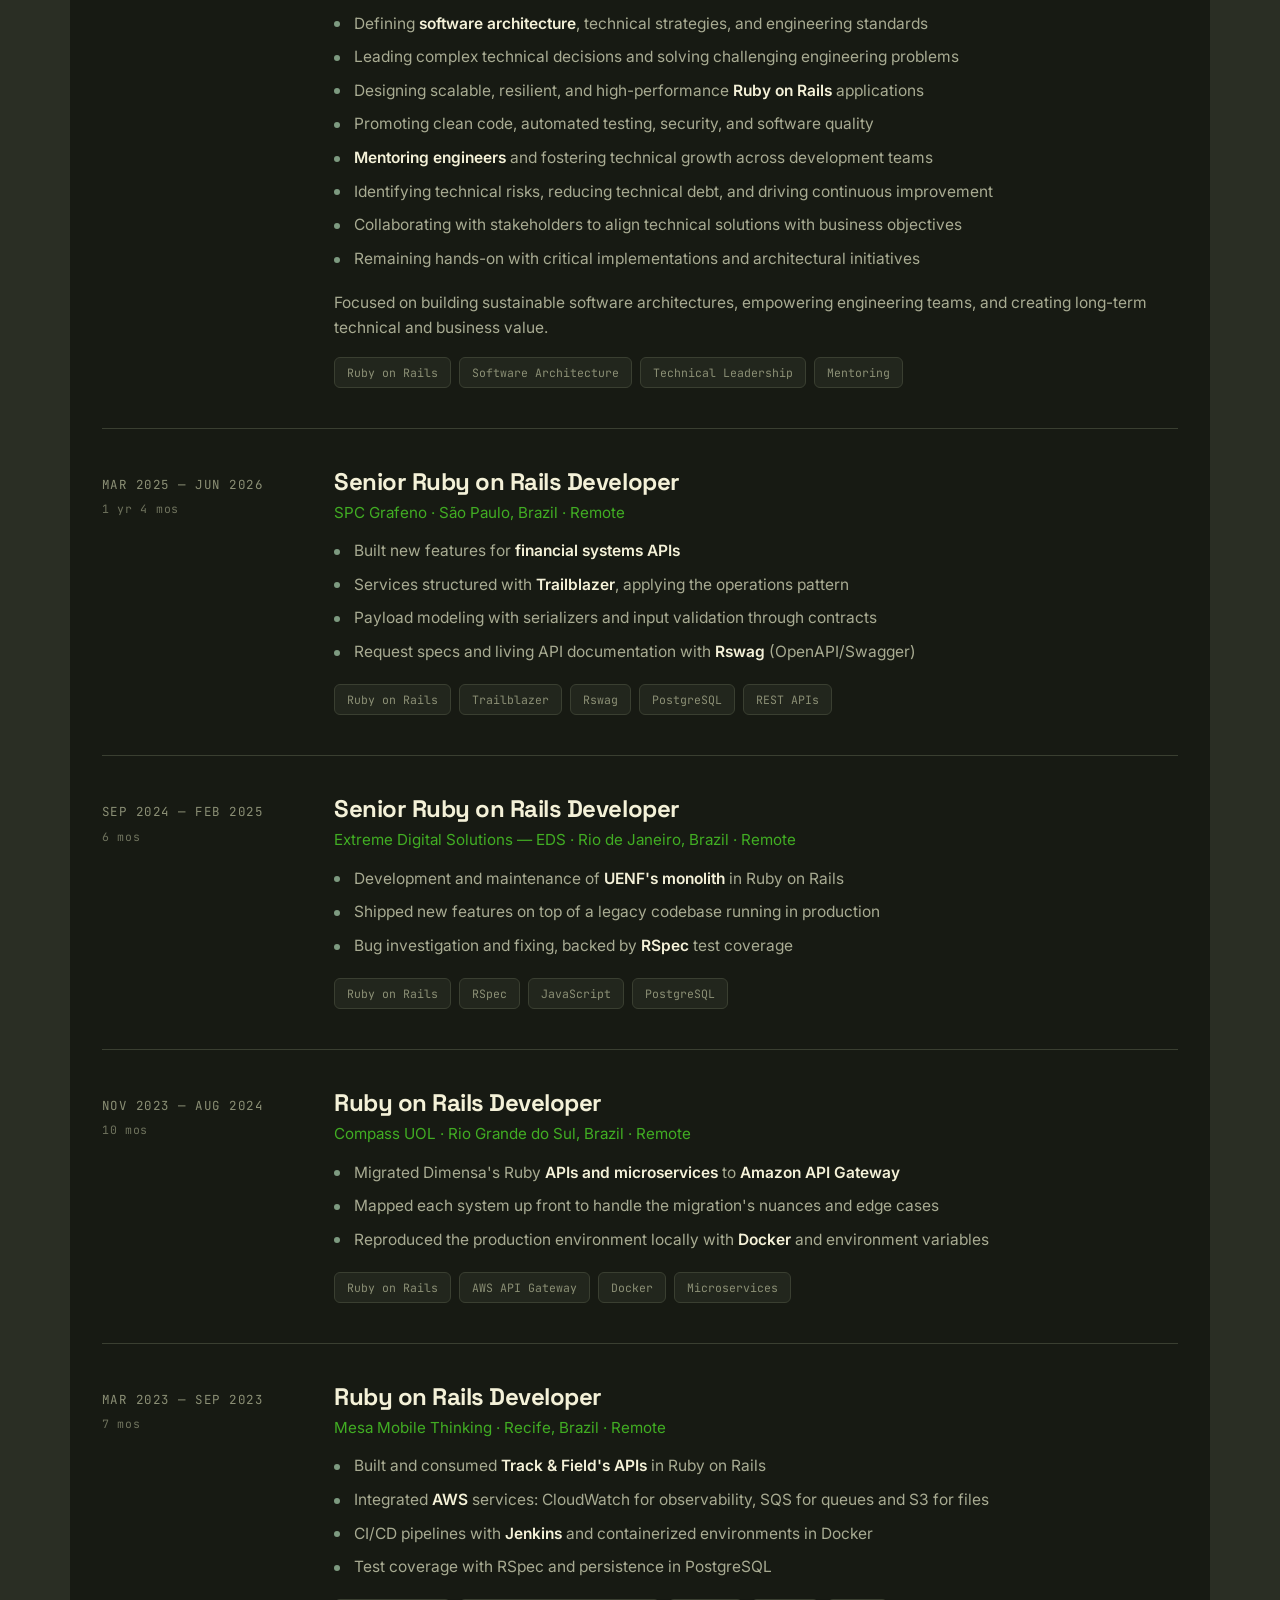
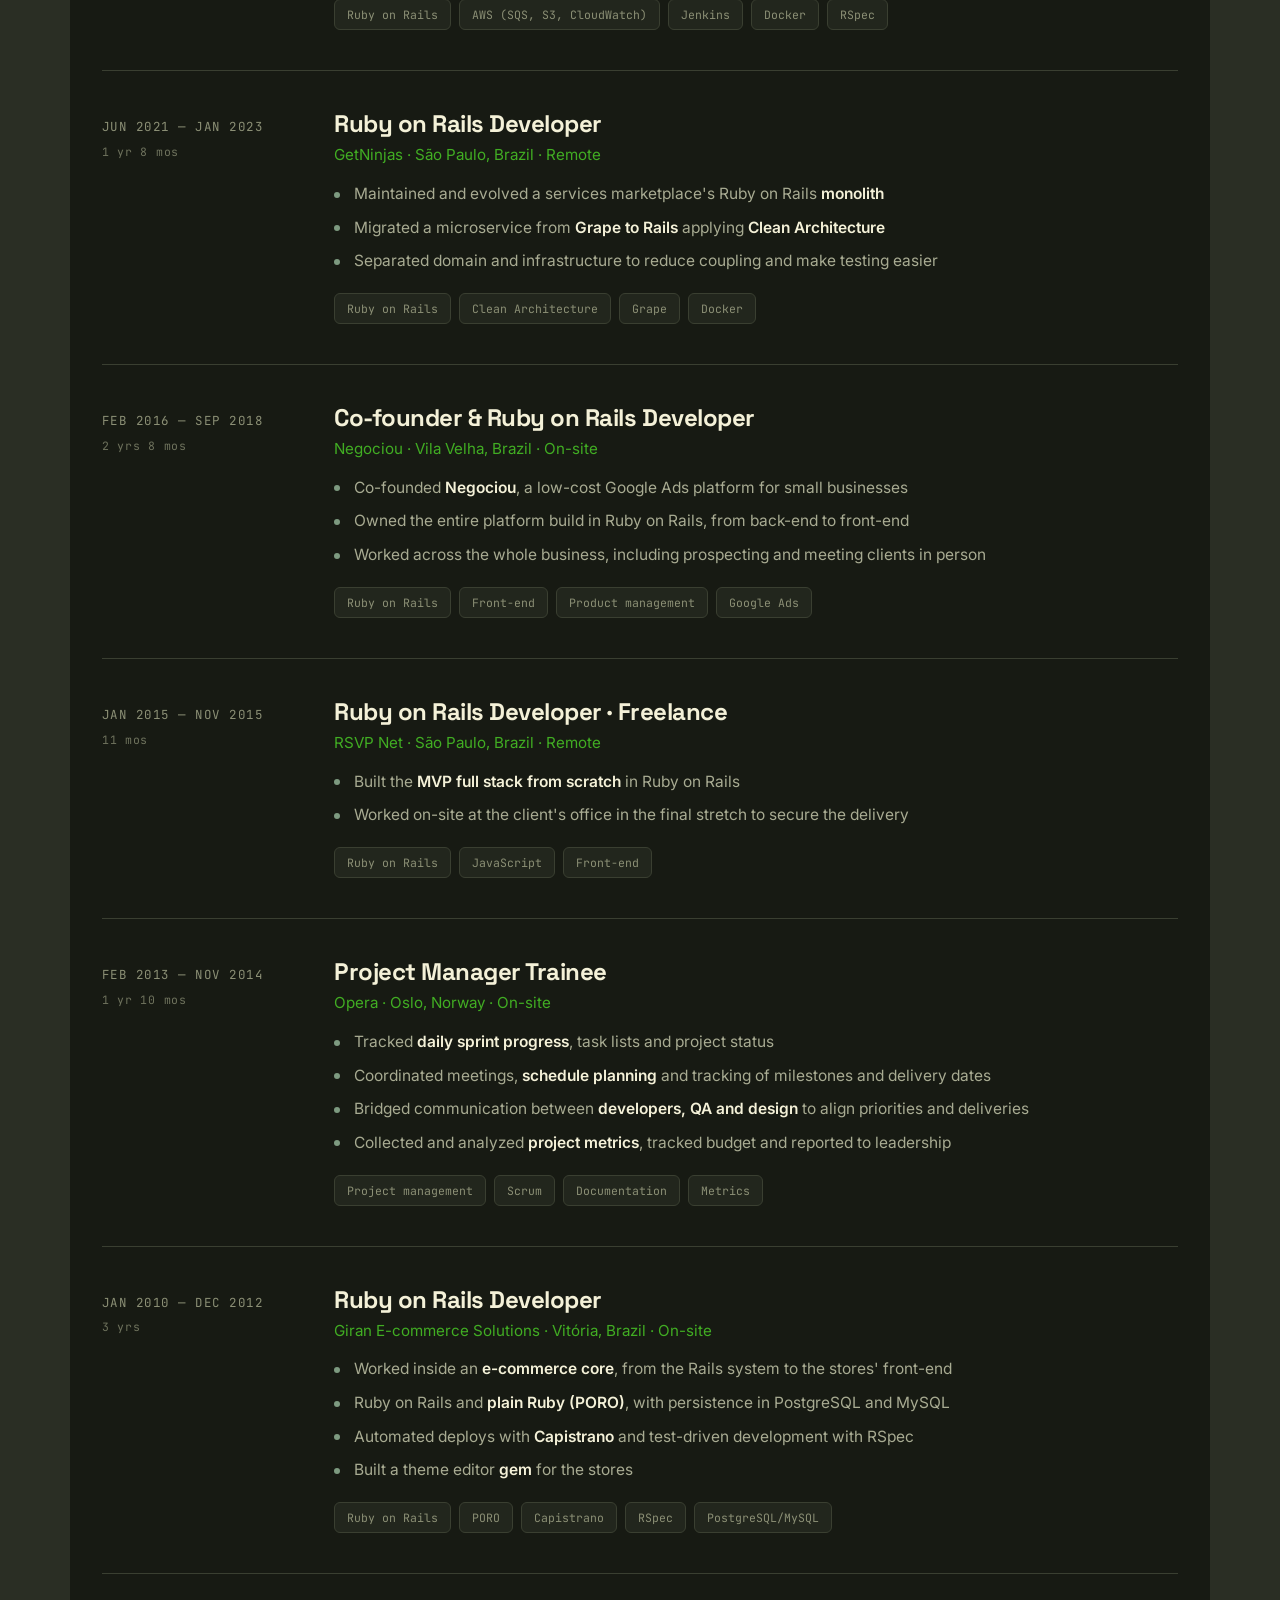
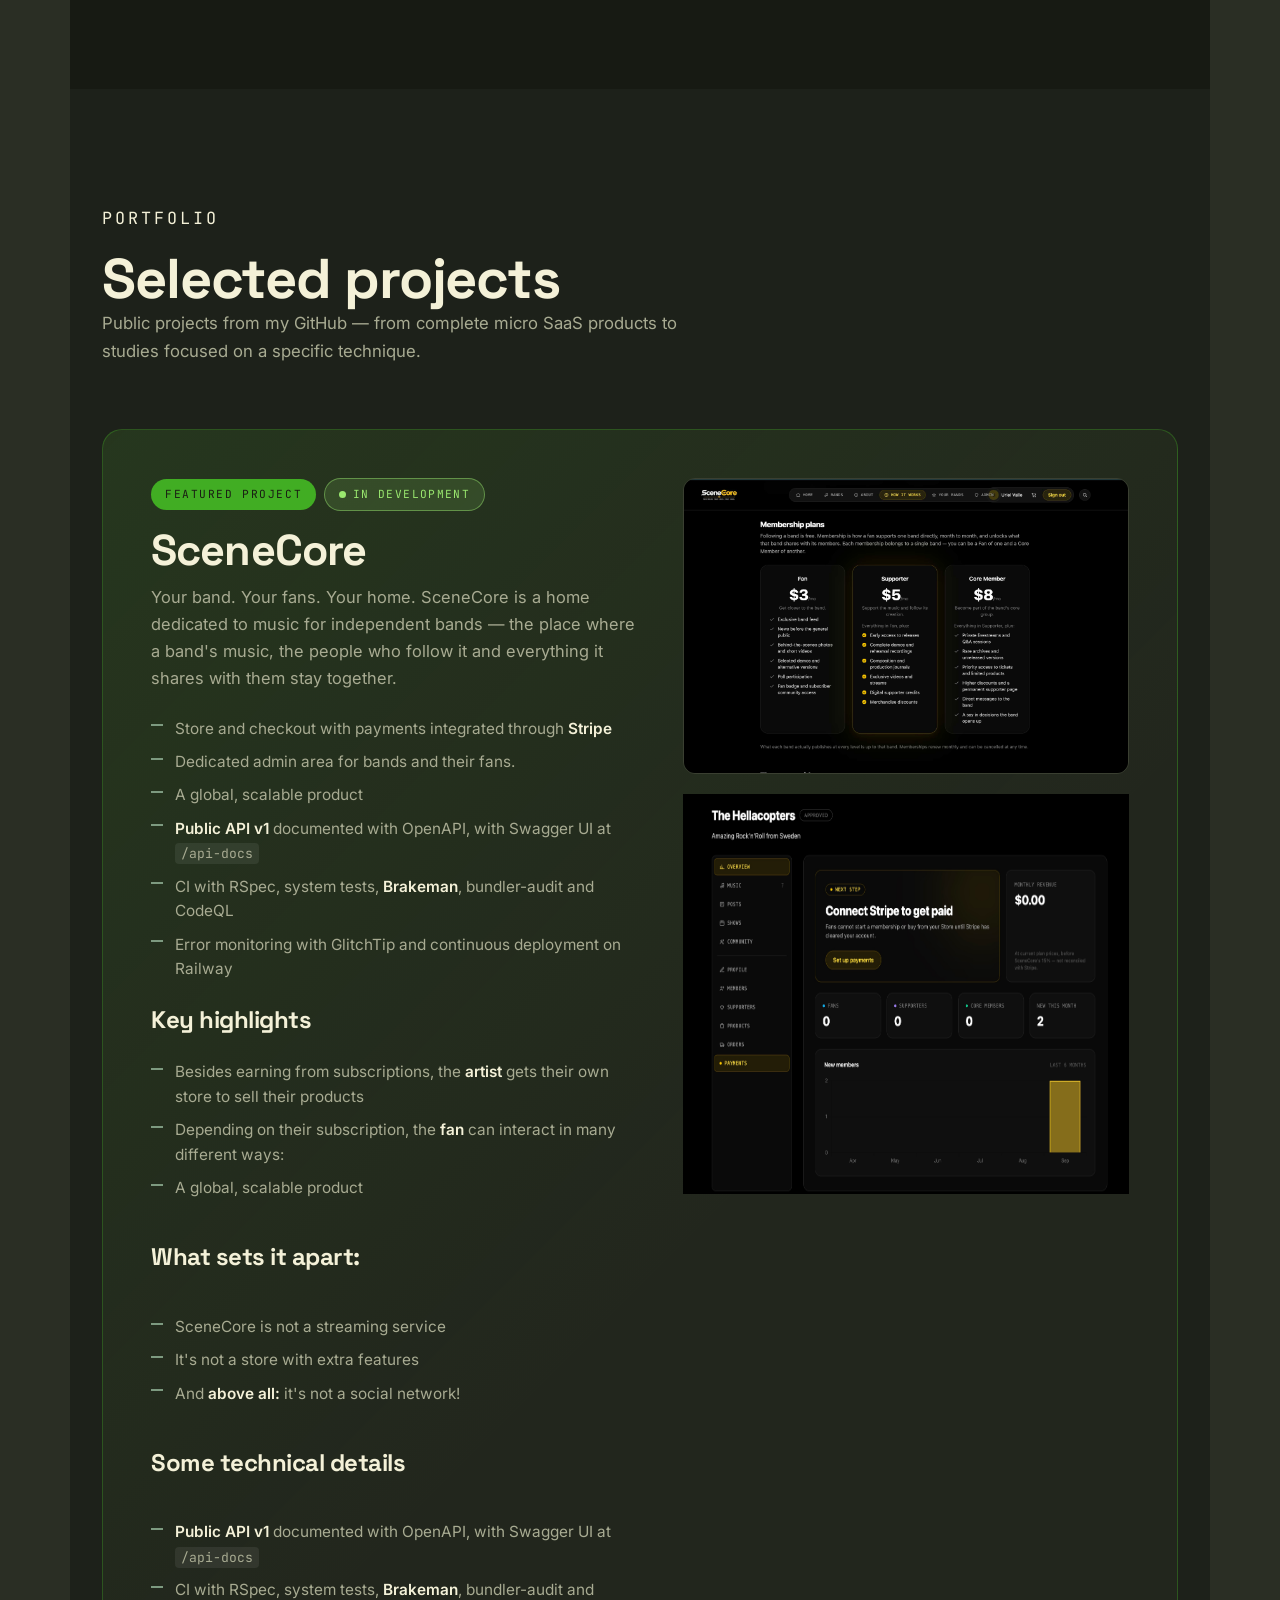
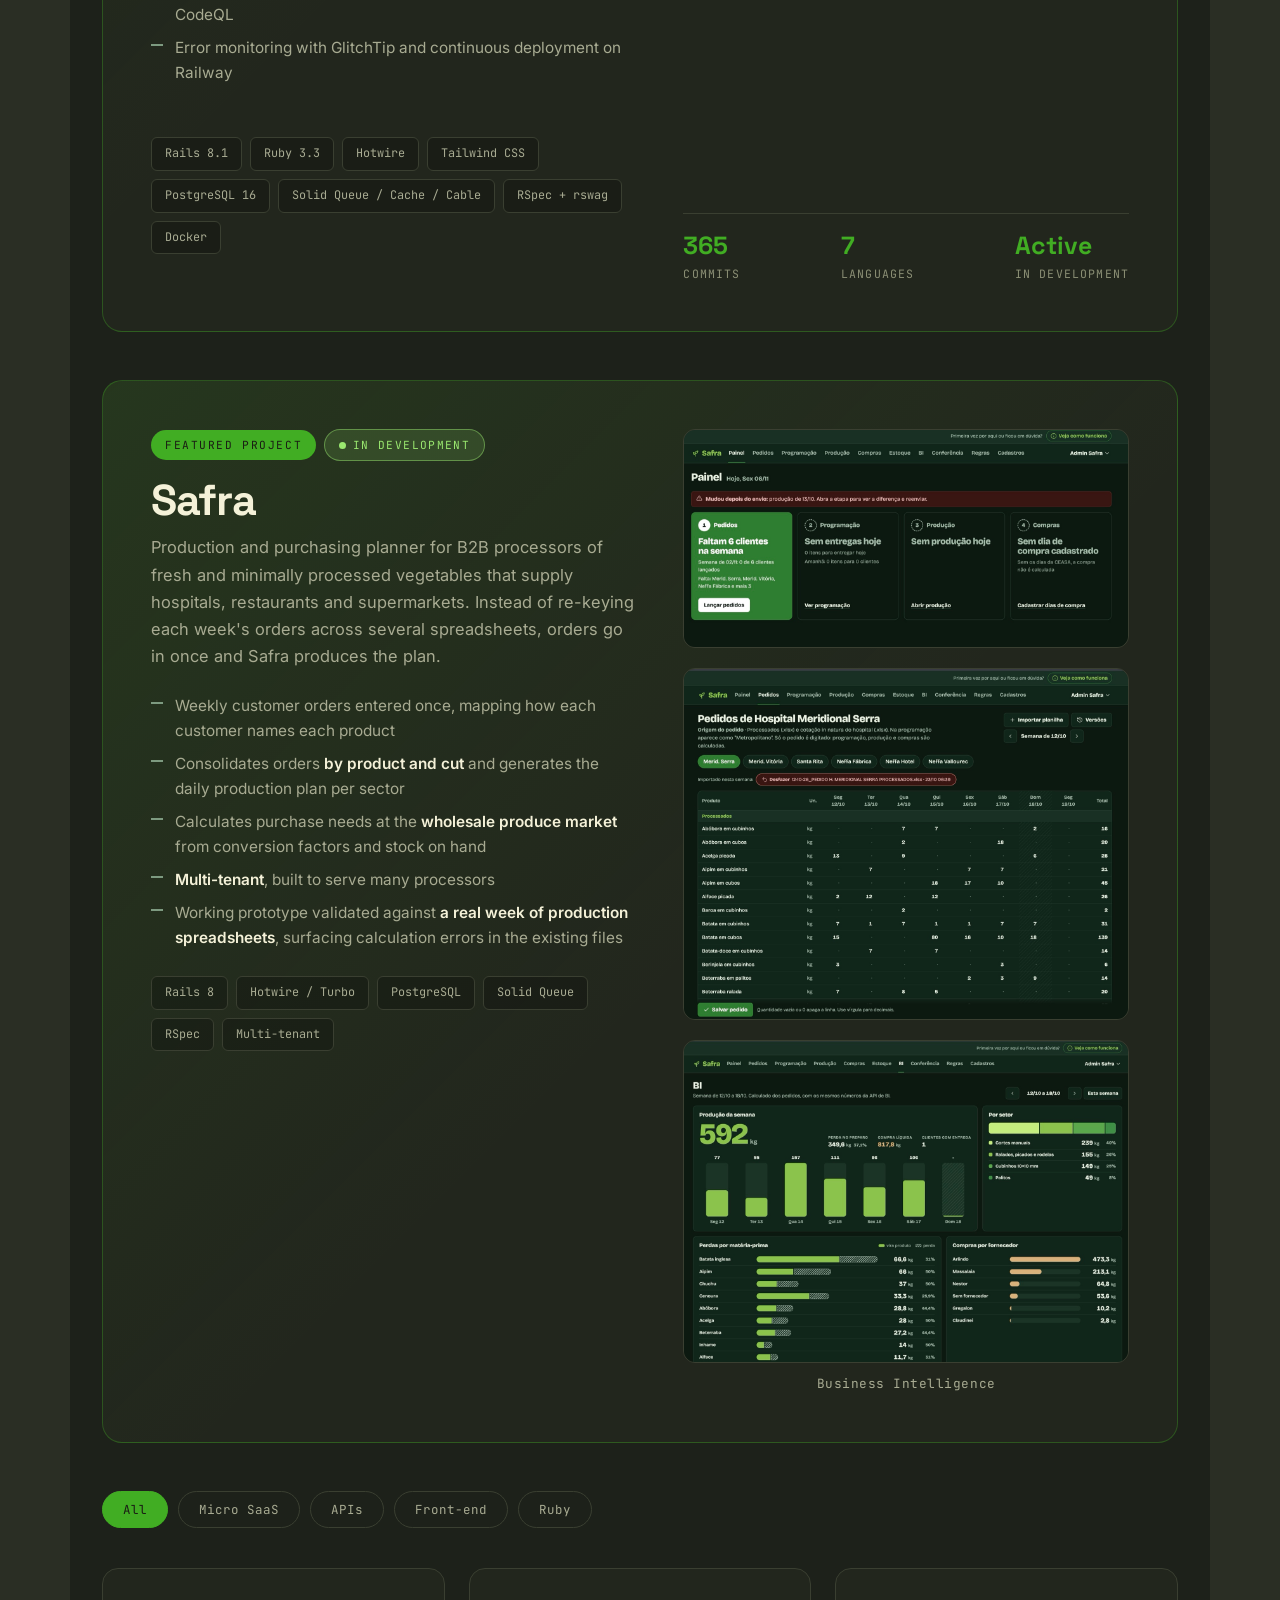
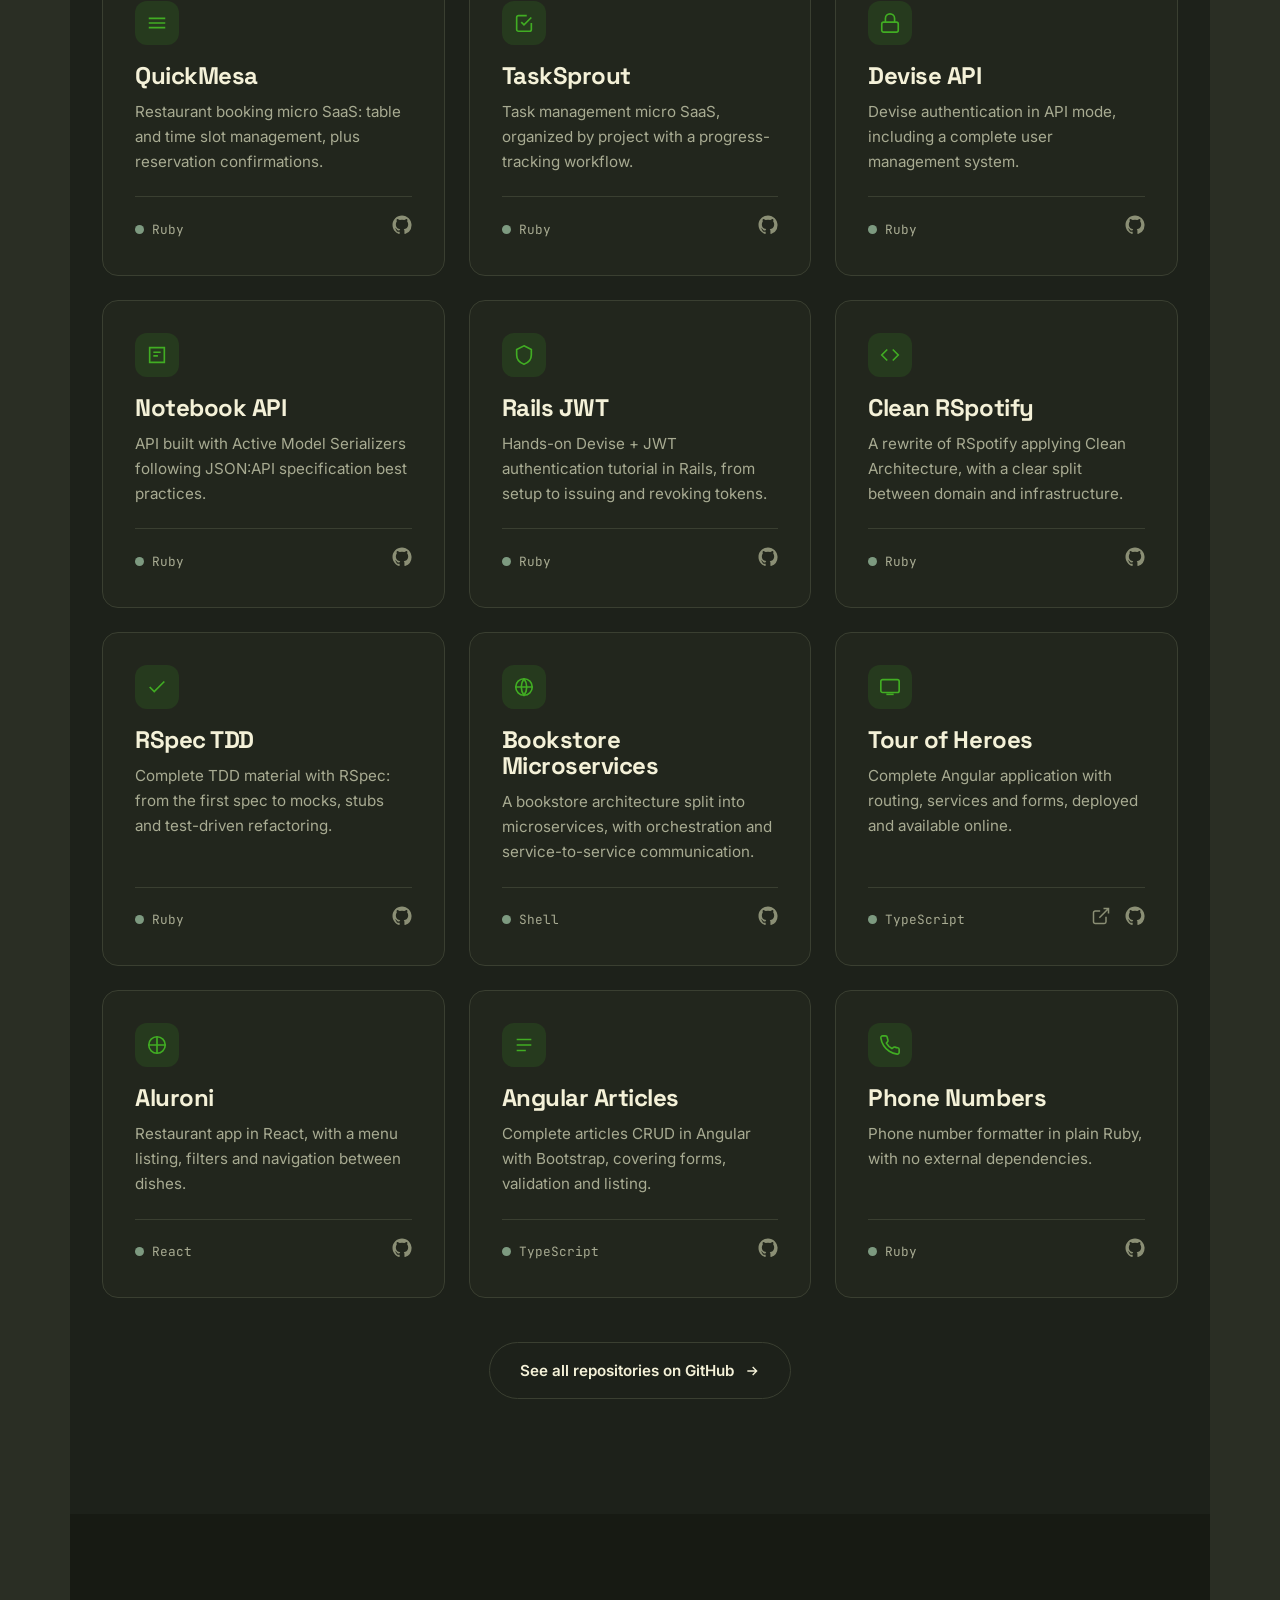
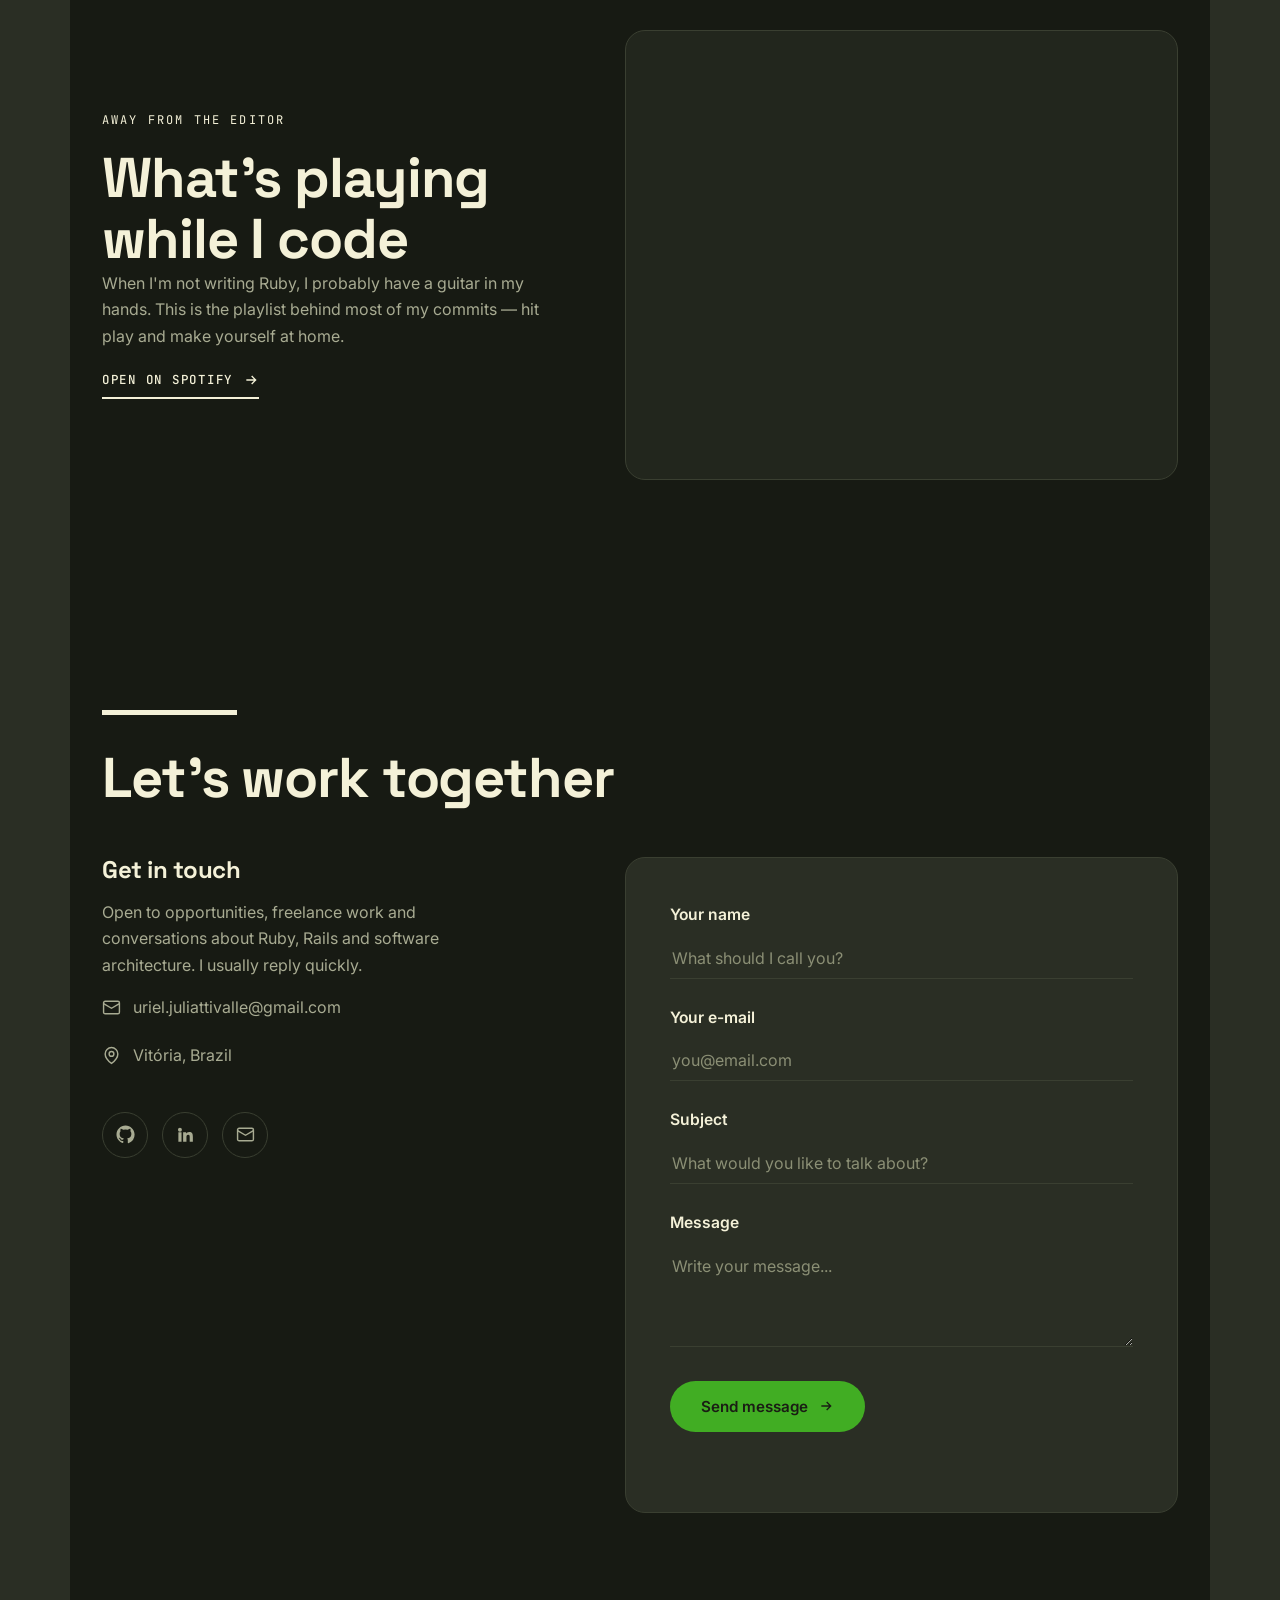
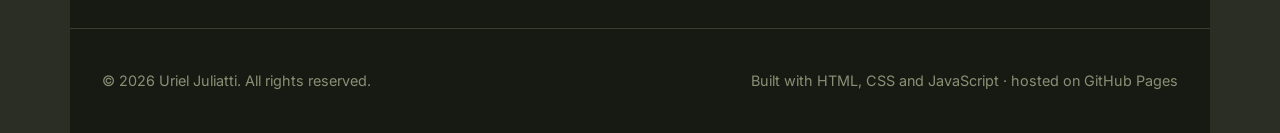
==== commit 470ee372: "Atualiza a foto principal do header Co-Authored-By: Claude Opus 5.5 <noreply@anthropic.com>" ====
--- a/index.html
+++ b/index.html
@@ -93,7 +93,7 @@
         <aside class="hero__aside">
           <div class="avatar">
             <img src="assets/img/avatar.jpg"
-                 alt="Uriel Juliatti smiling while playing guitar" width="900" height="900">
+                 alt="Uriel Juliatti in a dark coat and scarf on a snowy winter day" width="900" height="900">
           </div>
           <div>
             <p class="aside-label">Main stack</p>
